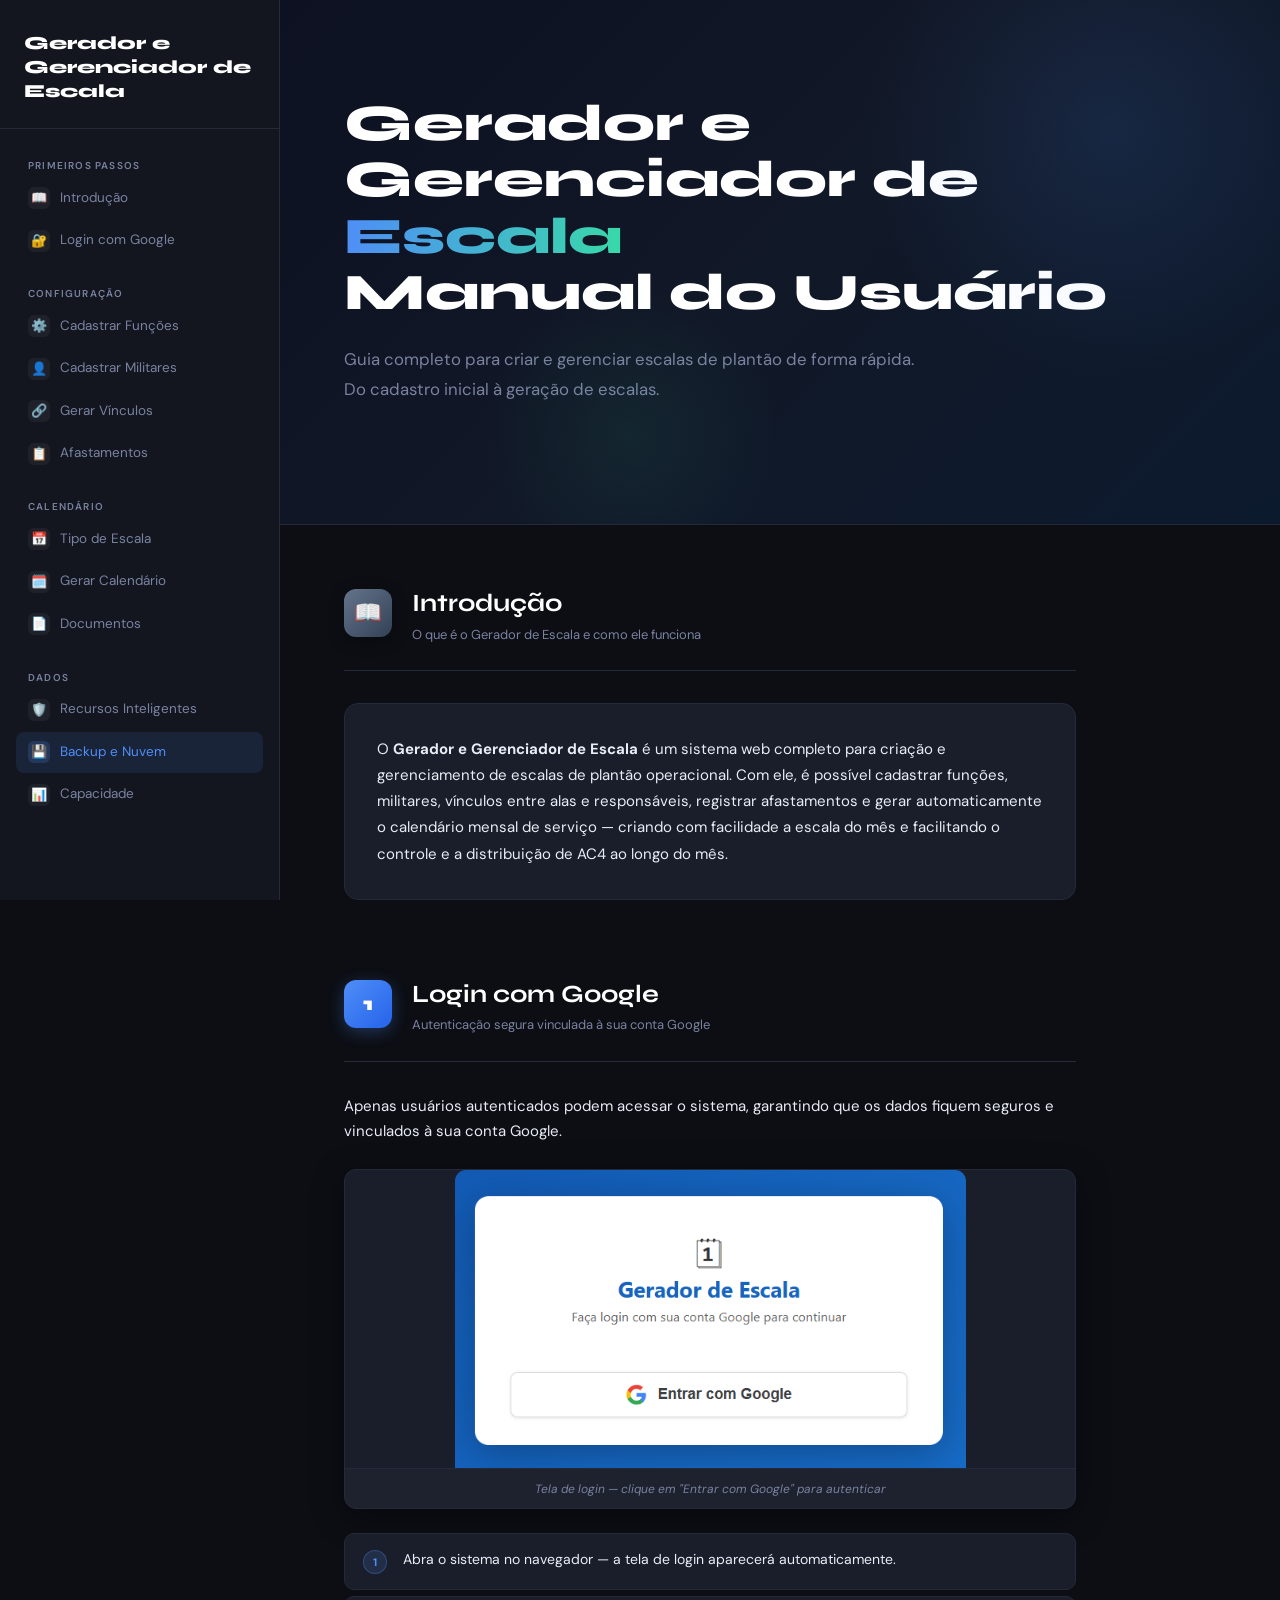
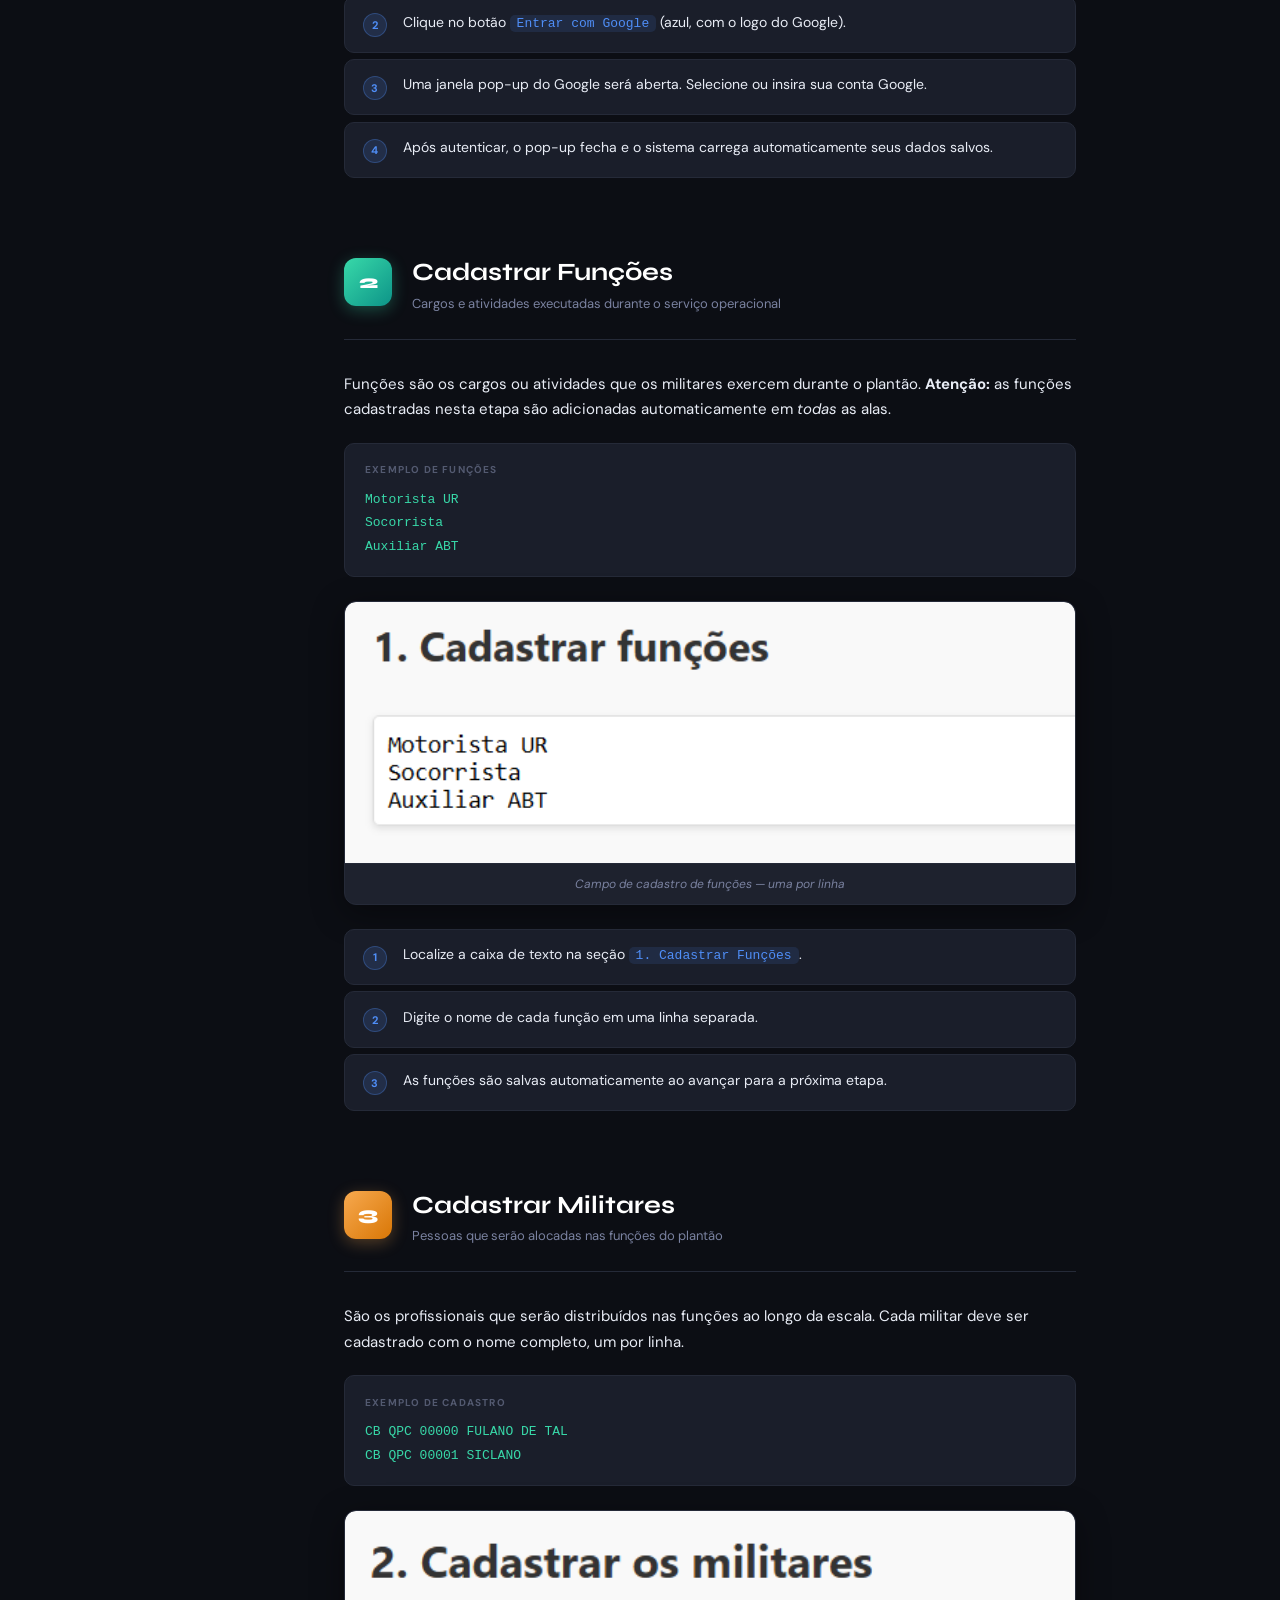
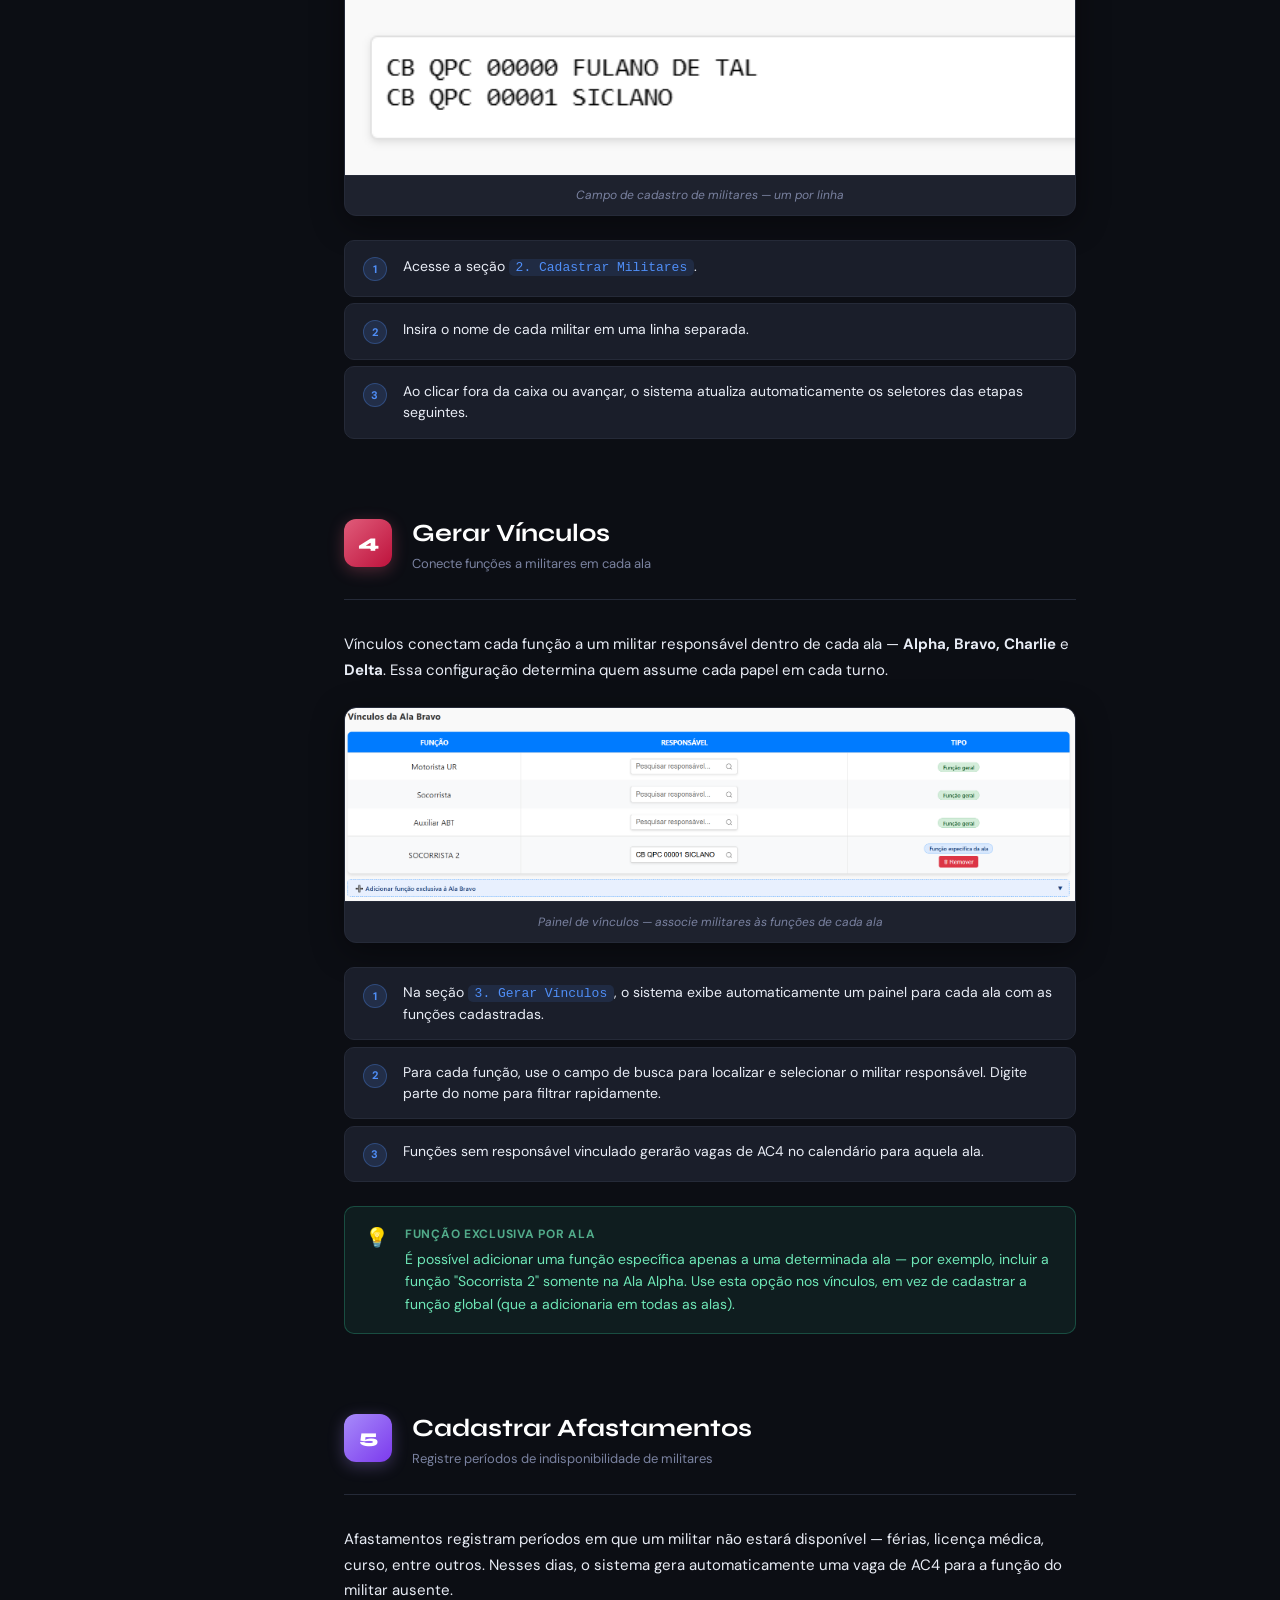
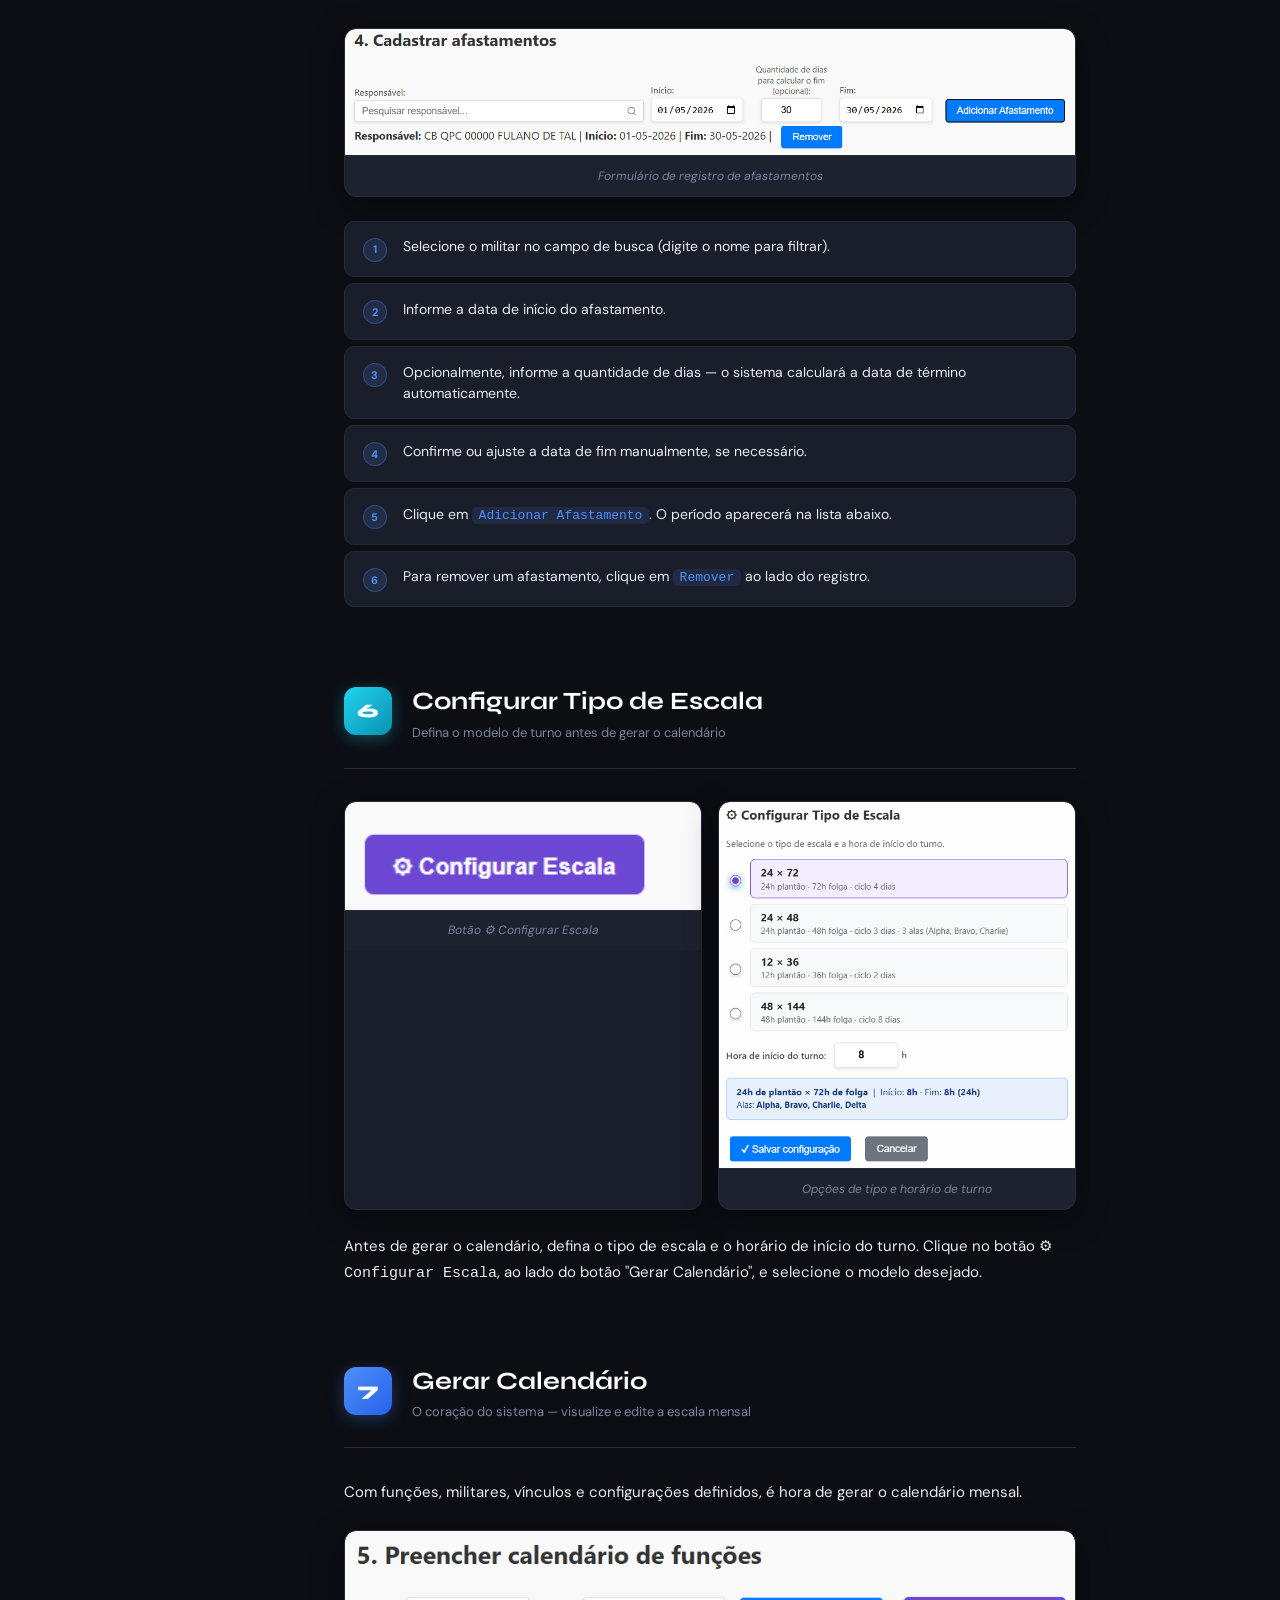
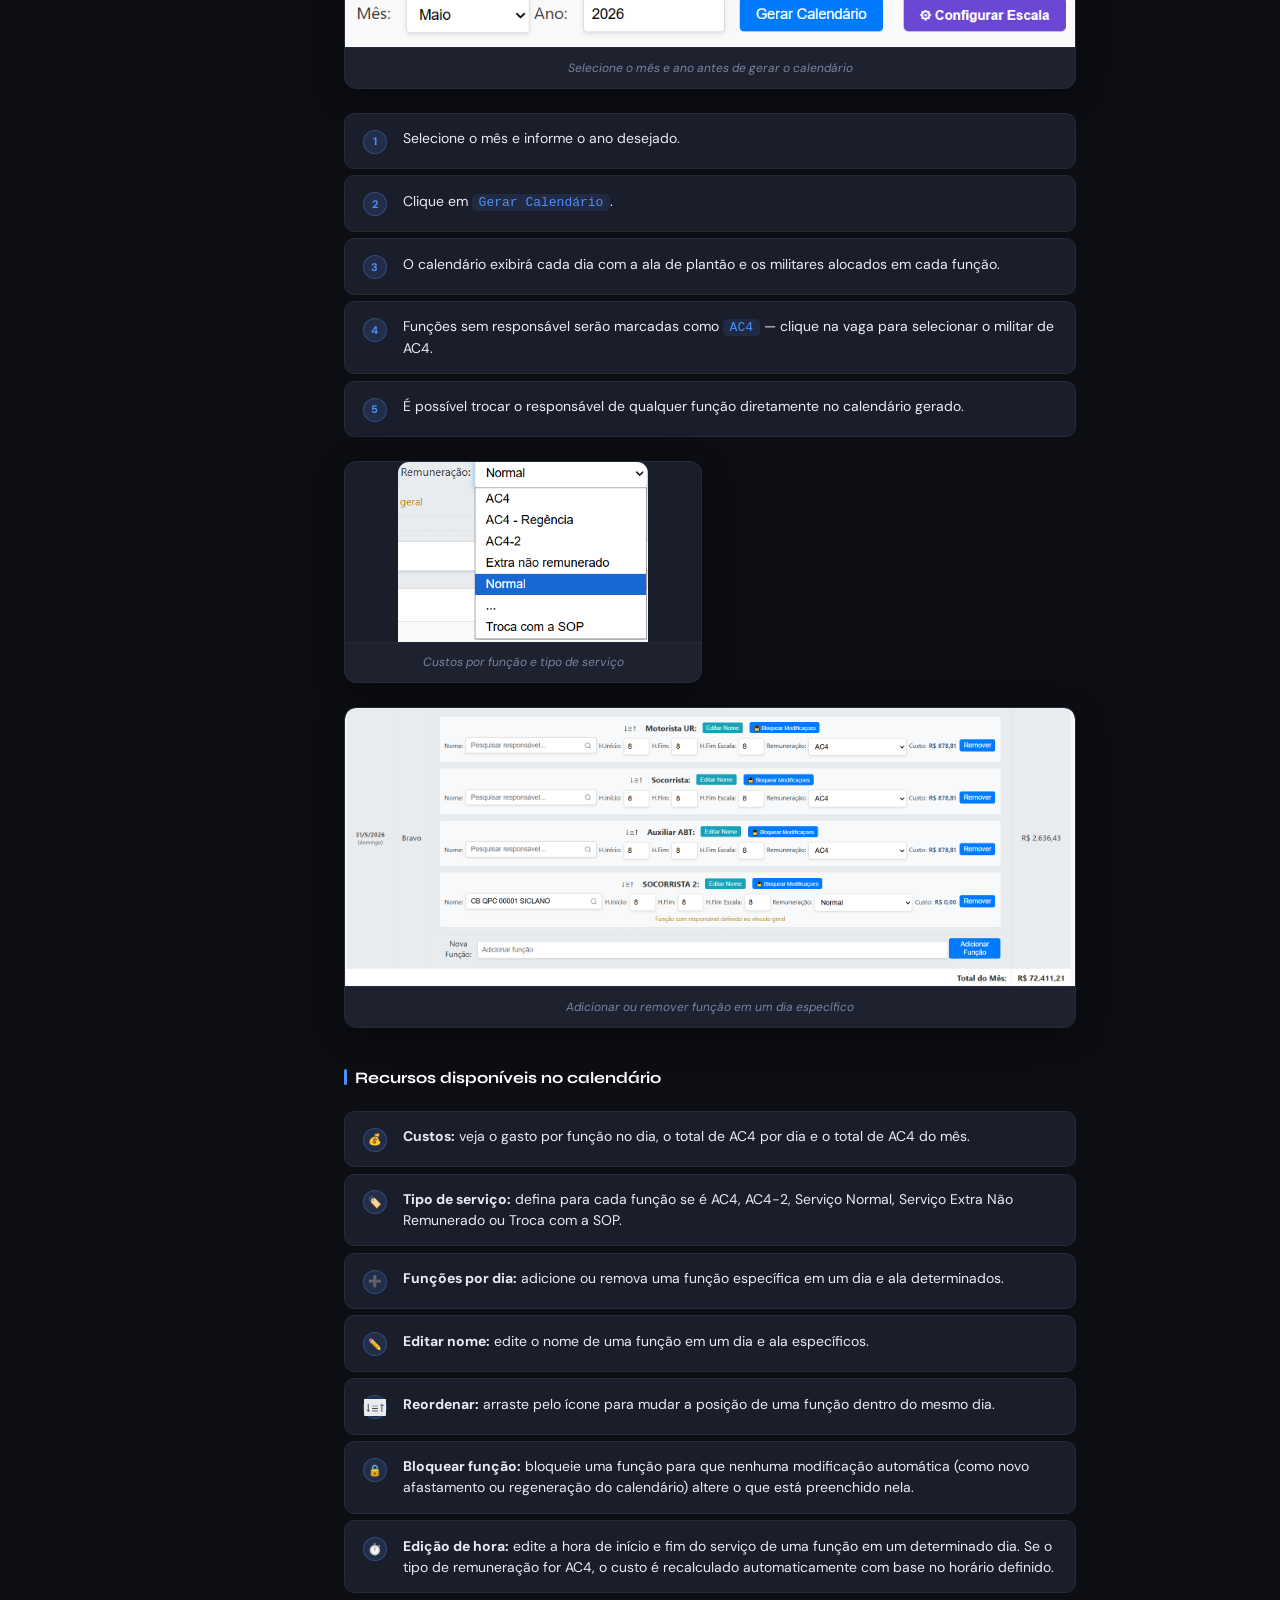
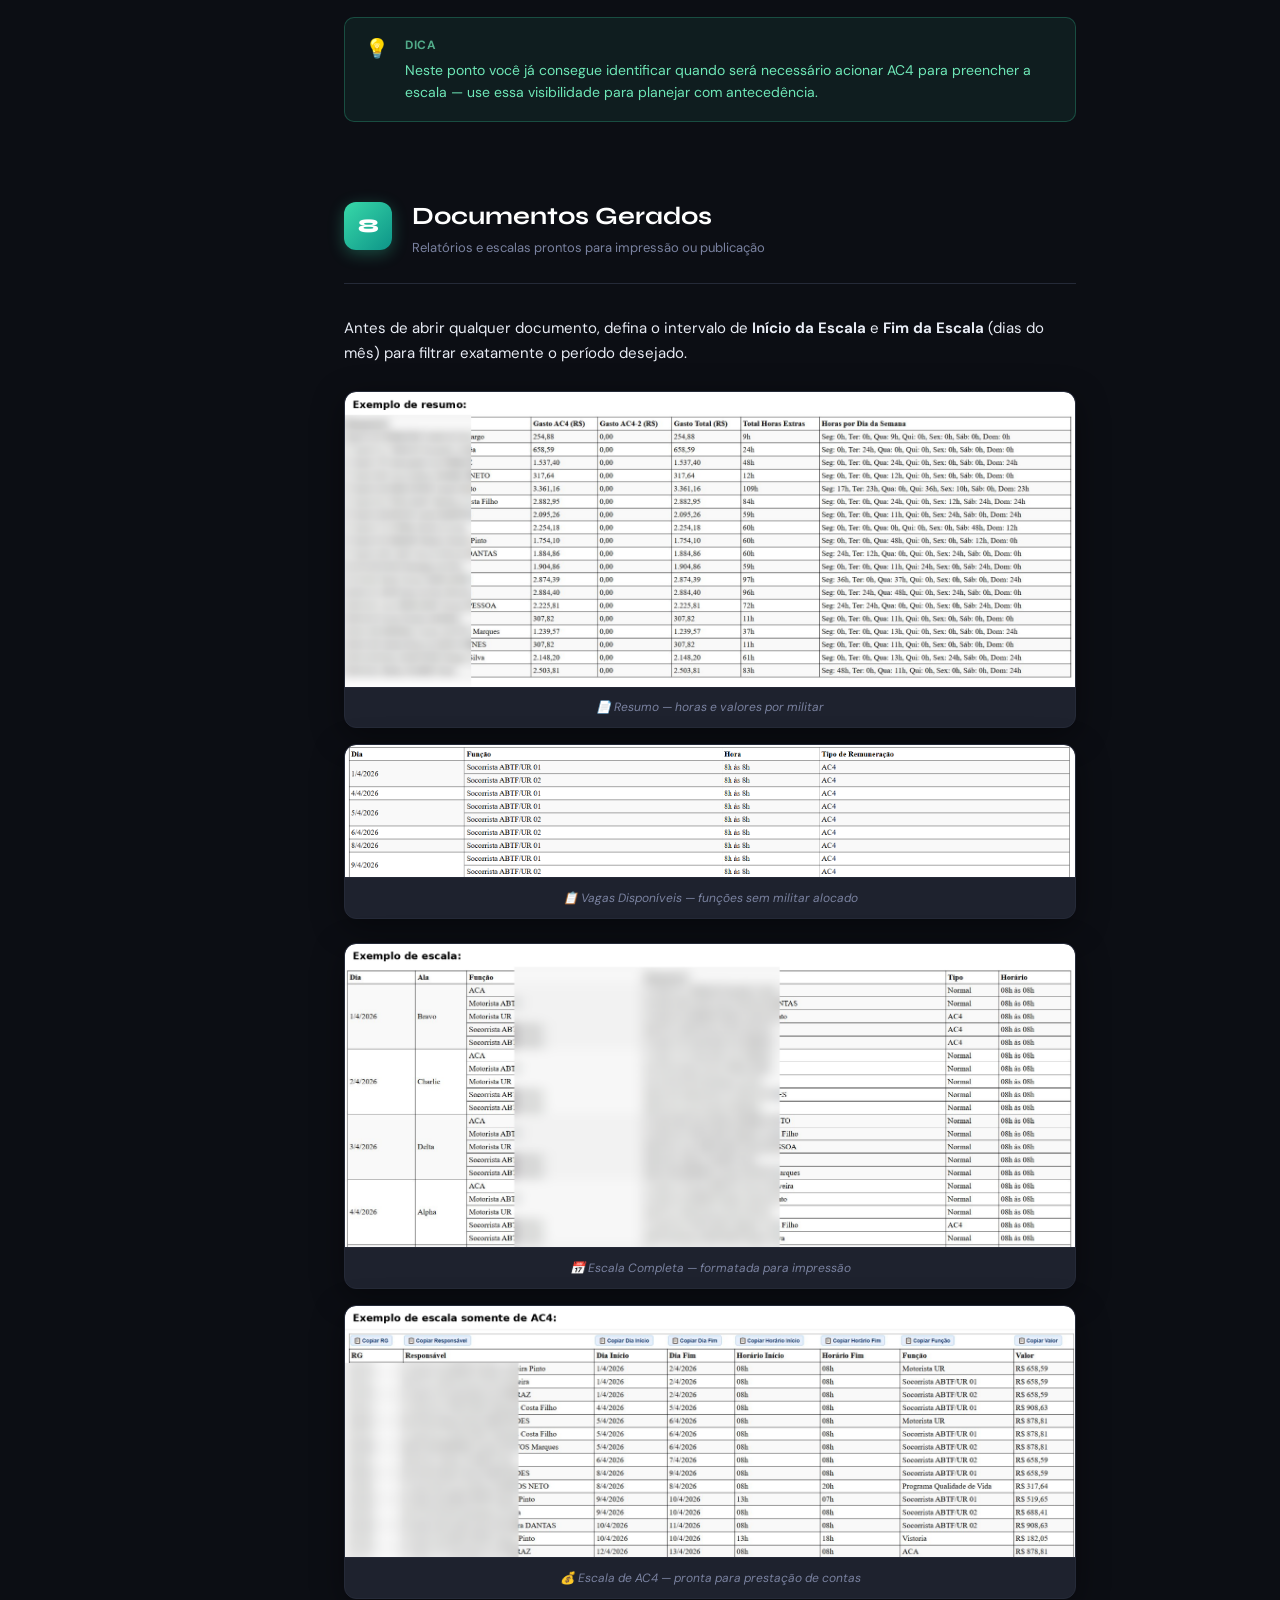
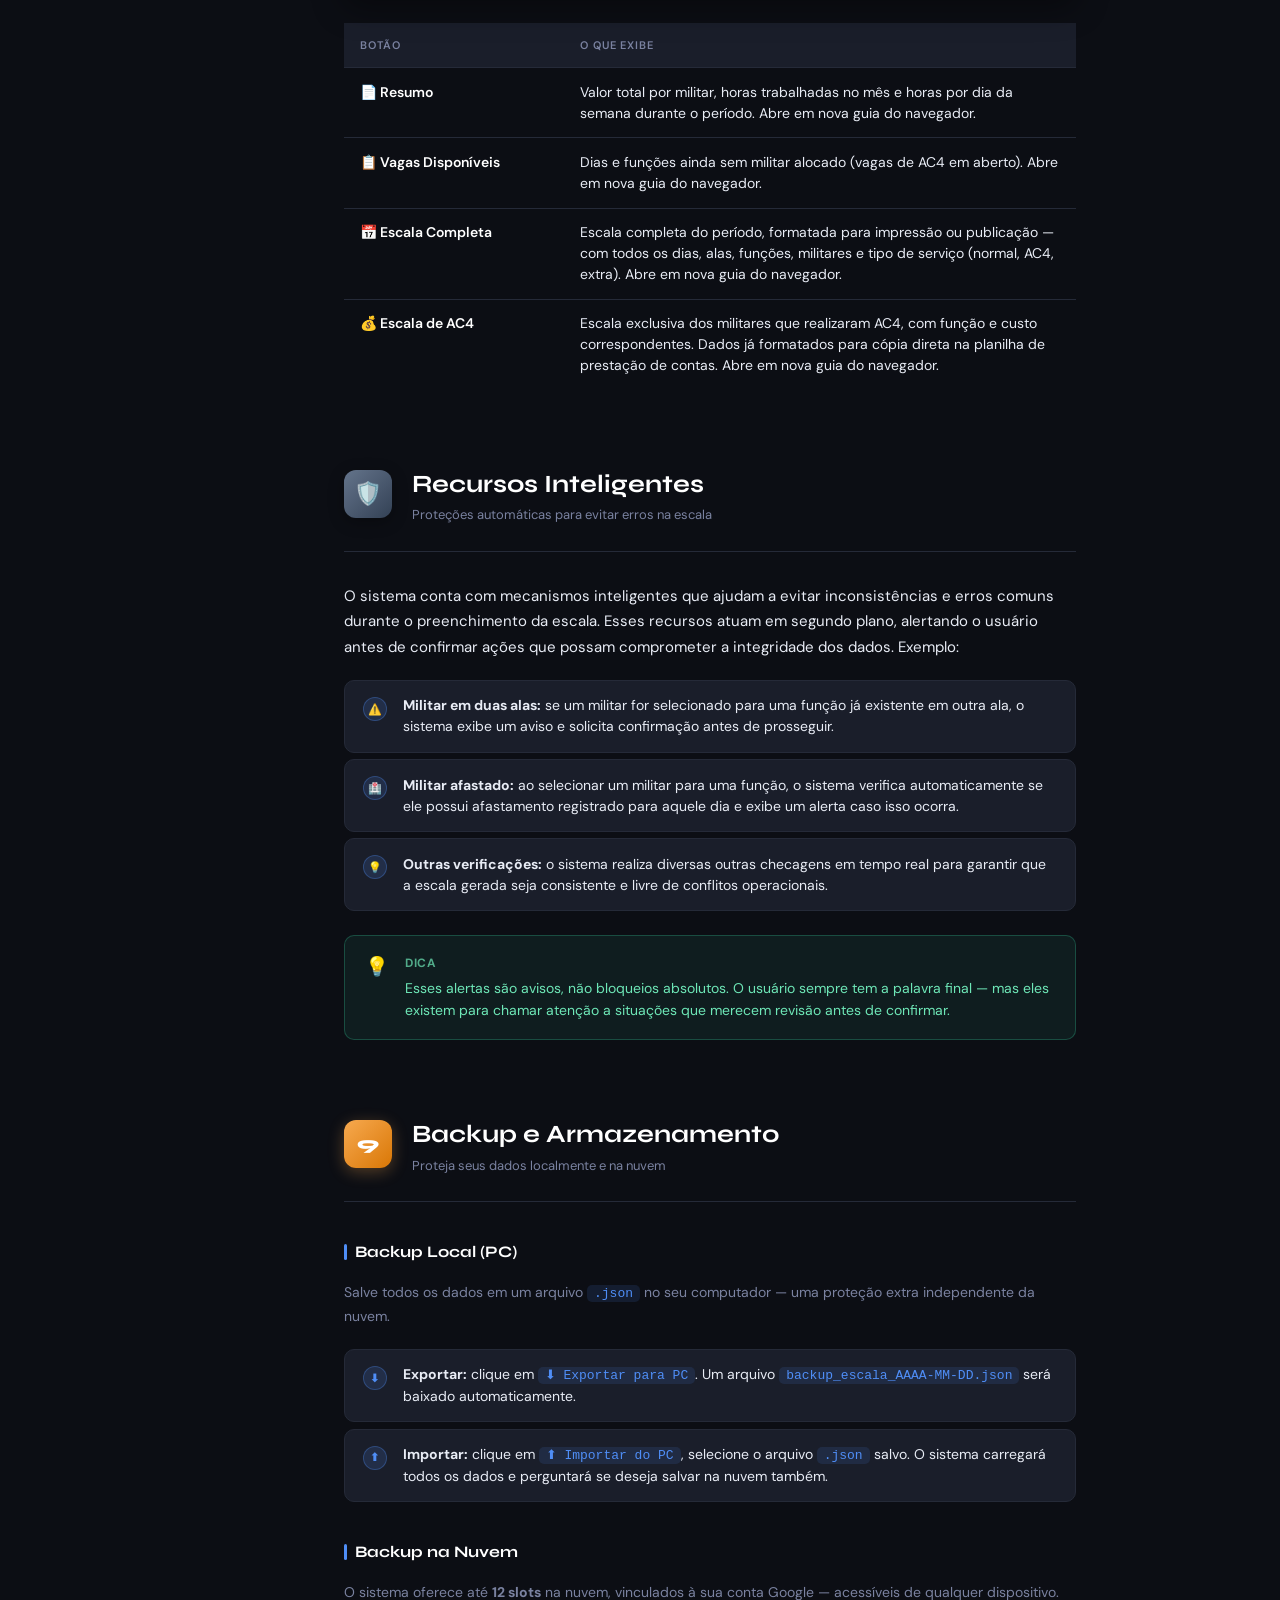
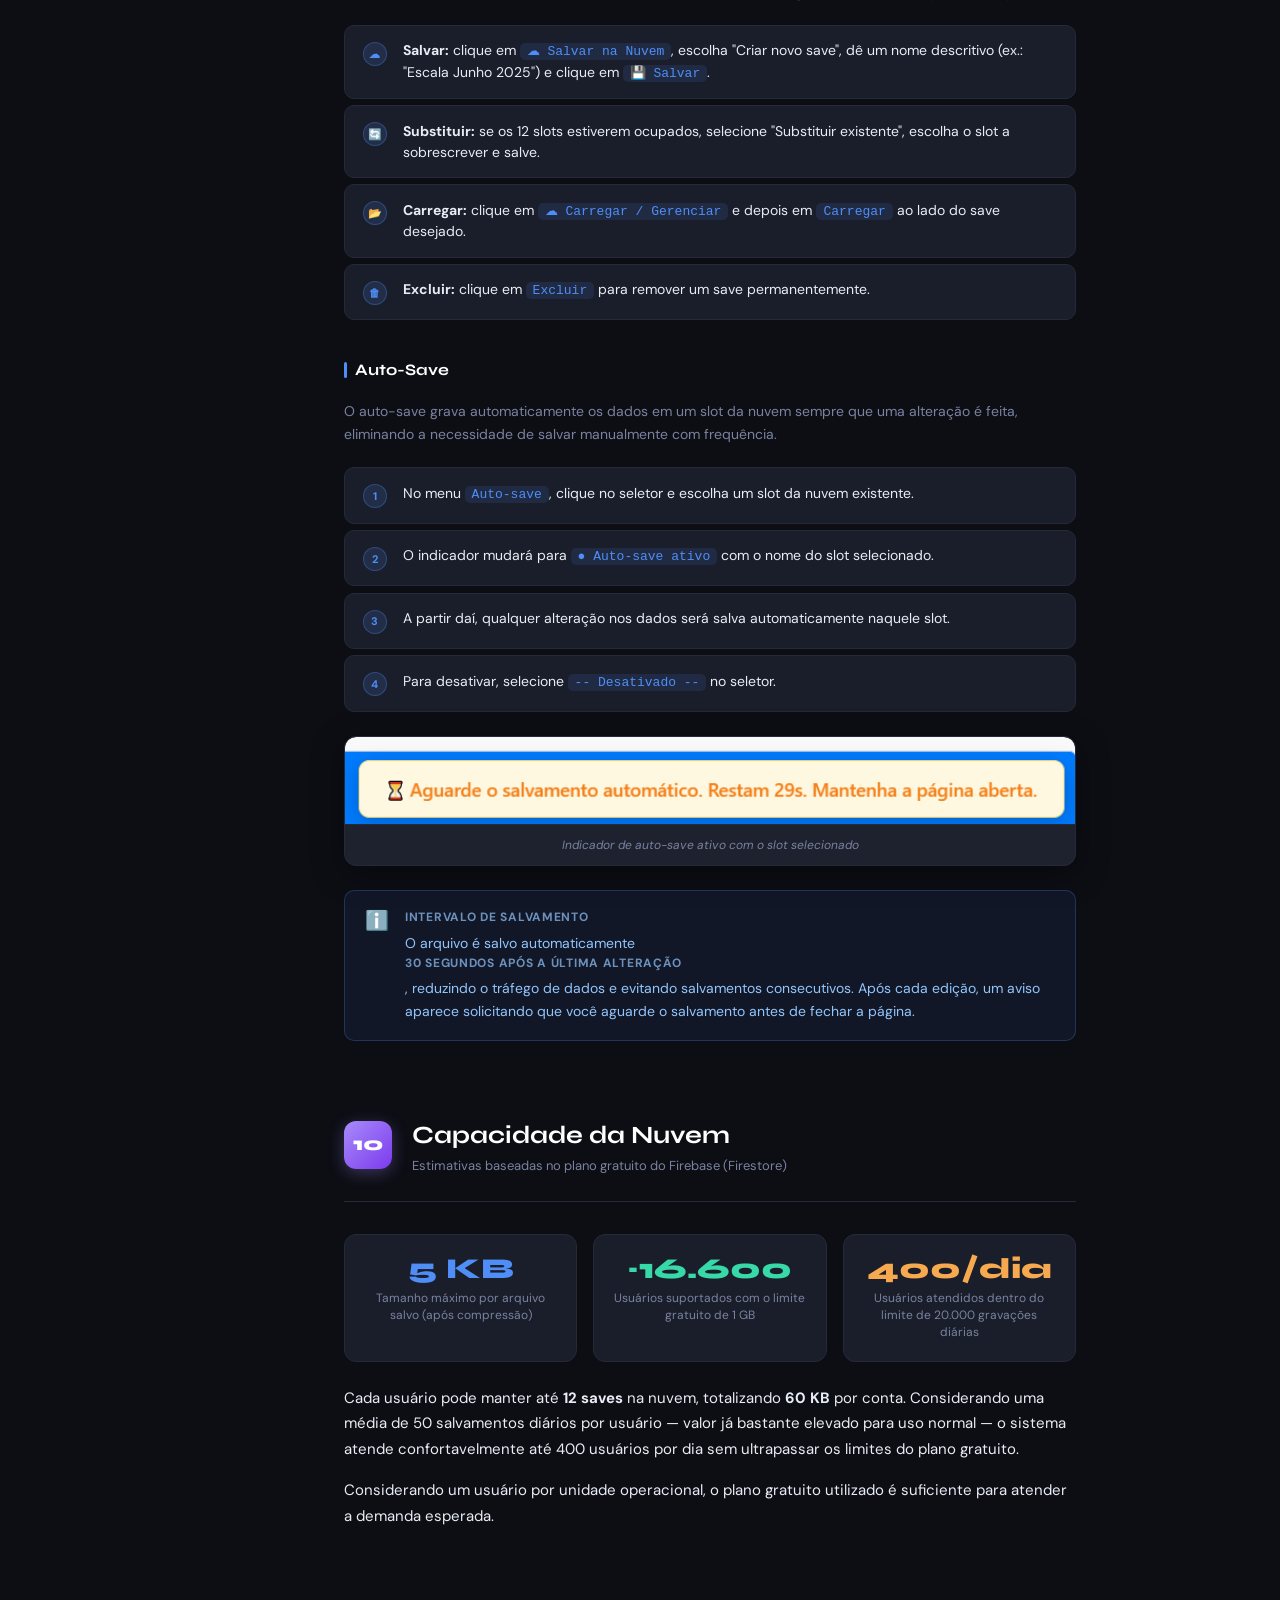
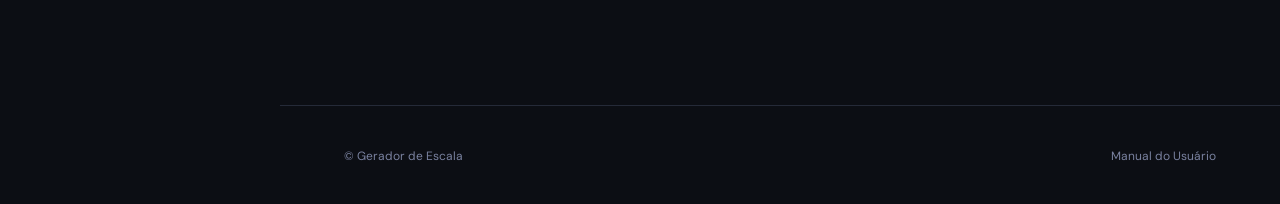
==== manual.html @ 05ab5945 "Add files via upload" ====
<!DOCTYPE html>
<html lang="pt-BR">
<head>
<meta charset="UTF-8">
<meta name="viewport" content="width=device-width, initial-scale=1.0">
<title>Gerador e Gerenciador de Escala — Manual do Usuário</title>
<link href="https://fonts.googleapis.com/css2?family=Syne:wght@400;600;700;800&family=DM+Sans:ital,wght@0,300;0,400;0,500;1,300&display=swap" rel="stylesheet">
<style>
  :root {
    --bg: #0c0e14;
    --surface: #13161f;
    --card: #1a1e2a;
    --border: #252a38;
    --accent: #4f8ef7;
    --accent2: #38d9a9;
    --accent3: #f7a94f;
    --accent4: #e05c7a;
    --text: #e8ecf5;
    --muted: #7a82a0;
    --white: #ffffff;
    --sidebar-w: 280px;
  }

  * { margin: 0; padding: 0; box-sizing: border-box; }

  html { scroll-behavior: smooth; }

  body {
    background: var(--bg);
    color: var(--text);
    font-family: 'DM Sans', sans-serif;
    font-size: 15px;
    line-height: 1.7;
    display: flex;
    min-height: 100vh;
  }

  /* ── SIDEBAR ── */
  .sidebar {
    width: var(--sidebar-w);
    background: var(--surface);
    border-right: 1px solid var(--border);
    position: fixed;
    top: 0; left: 0; bottom: 0;
    overflow-y: auto;
    z-index: 100;
    display: flex;
    flex-direction: column;
    padding-bottom: 2rem;
  }

  .sidebar-logo {
    padding: 2rem 1.5rem 1.5rem;
    border-bottom: 1px solid var(--border);
  }

  .sidebar-logo .badge {
    display: inline-block;
    background: var(--accent);
    color: var(--white);
    font-family: 'Syne', sans-serif;
    font-size: 10px;
    font-weight: 700;
    letter-spacing: .12em;
    text-transform: uppercase;
    padding: 3px 10px;
    border-radius: 20px;
    margin-bottom: .75rem;
  }

  .sidebar-logo h2 {
    font-family: 'Syne', sans-serif;
    font-size: 1.15rem;
    font-weight: 800;
    color: var(--white);
    line-height: 1.3;
  }

  .sidebar-logo p {
    font-size: 12px;
    color: var(--muted);
    margin-top: 4px;
  }

  .sidebar-nav { padding: 1.25rem 1rem; }

  .nav-label {
    font-size: 10px;
    font-weight: 600;
    letter-spacing: .12em;
    text-transform: uppercase;
    color: var(--muted);
    padding: .5rem .75rem .25rem;
  }

  .nav-link {
    display: flex;
    align-items: center;
    gap: .65rem;
    padding: .55rem .75rem;
    border-radius: 8px;
    text-decoration: none;
    color: var(--muted);
    font-size: 13.5px;
    font-weight: 400;
    transition: all .2s;
    margin-bottom: 2px;
  }

  .nav-link:hover, .nav-link.active {
    background: rgba(79,142,247,.12);
    color: var(--accent);
  }

  .nav-link .icon {
    width: 22px;
    height: 22px;
    display: flex;
    align-items: center;
    justify-content: center;
    font-size: 13px;
    flex-shrink: 0;
    background: rgba(255,255,255,.05);
    border-radius: 6px;
  }

  .nav-link.active .icon { background: rgba(79,142,247,.2); }

  /* ── MAIN ── */
  .main {
    margin-left: var(--sidebar-w);
    flex: 1;
    padding: 0;
  }

  /* ── HERO ── */
  .hero {
    background: linear-gradient(135deg, #0d1121 0%, #111827 50%, #0c1a2e 100%);
    padding: 6rem 4rem 5rem;
    position: relative;
    overflow: hidden;
    border-bottom: 1px solid var(--border);
  }

  .hero::before {
    content: '';
    position: absolute;
    top: -120px; right: -80px;
    width: 500px; height: 500px;
    background: radial-gradient(circle, rgba(79,142,247,.12) 0%, transparent 70%);
    pointer-events: none;
  }

  .hero::after {
    content: '';
    position: absolute;
    bottom: -60px; left: 200px;
    width: 300px; height: 300px;
    background: radial-gradient(circle, rgba(56,217,169,.07) 0%, transparent 70%);
    pointer-events: none;
  }

  .hero-eyebrow {
    font-size: 11px;
    font-weight: 600;
    letter-spacing: .15em;
    text-transform: uppercase;
    color: var(--accent);
    margin-bottom: 1.25rem;
    display: flex;
    align-items: center;
    gap: .5rem;
  }

  .hero-eyebrow::before {
    content: '';
    display: inline-block;
    width: 28px; height: 1px;
    background: var(--accent);
  }

  .hero h1 {
    font-family: 'Syne', sans-serif;
    font-size: clamp(2.2rem, 4vw, 3.5rem);
    font-weight: 800;
    color: var(--white);
    line-height: 1.1;
    margin-bottom: 1.5rem;
  }

  .hero h1 span {
    background: linear-gradient(90deg, var(--accent), var(--accent2));
    -webkit-background-clip: text;
    -webkit-text-fill-color: transparent;
    background-clip: text;
  }

  .hero-desc {
    font-size: 1.05rem;
    color: var(--muted);
    max-width: 580px;
    line-height: 1.75;
    margin-bottom: 2.5rem;
  }

  .hero-meta {
    display: flex;
    gap: 2rem;
    font-size: 13px;
    color: var(--muted);
  }

  .hero-meta span {
    display: flex;
    align-items: center;
    gap: .4rem;
  }

  .hero-meta strong { color: var(--text); }

  /* ── CONTENT ── */
  .content { max-width: 860px; padding: 4rem 4rem 6rem; }

  /* ── SECTION ── */
  .section { margin-bottom: 5rem; }

  .section-header {
    display: flex;
    align-items: flex-start;
    gap: 1.25rem;
    margin-bottom: 2rem;
    padding-bottom: 1.5rem;
    border-bottom: 1px solid var(--border);
  }

  .section-num {
    width: 48px; height: 48px;
    background: linear-gradient(135deg, var(--accent), #2563eb);
    border-radius: 12px;
    display: flex;
    align-items: center;
    justify-content: center;
    font-family: 'Syne', sans-serif;
    font-size: 1.2rem;
    font-weight: 800;
    color: var(--white);
    flex-shrink: 0;
    box-shadow: 0 4px 16px rgba(79,142,247,.3);
  }

  .section-num.green { background: linear-gradient(135deg, var(--accent2), #0d9488); box-shadow: 0 4px 16px rgba(56,217,169,.3); }
  .section-num.orange { background: linear-gradient(135deg, var(--accent3), #d97706); box-shadow: 0 4px 16px rgba(247,169,79,.3); }
  .section-num.red { background: linear-gradient(135deg, var(--accent4), #be123c); box-shadow: 0 4px 16px rgba(224,92,122,.3); }
  .section-num.purple { background: linear-gradient(135deg, #a78bfa, #7c3aed); box-shadow: 0 4px 16px rgba(167,139,250,.3); }
  .section-num.cyan { background: linear-gradient(135deg, #22d3ee, #0891b2); box-shadow: 0 4px 16px rgba(34,211,238,.3); }
  .section-num.icon-only {
    font-size: 1.4rem;
    background: linear-gradient(135deg, #64748b, #334155);
    box-shadow: 0 4px 16px rgba(0,0,0,.3);
  }

  .section-title-wrap h2 {
    font-family: 'Syne', sans-serif;
    font-size: 1.55rem;
    font-weight: 700;
    color: var(--white);
    line-height: 1.2;
    margin-bottom: .3rem;
  }

  .section-title-wrap p {
    font-size: 13px;
    color: var(--muted);
  }

  .prose p { color: var(--text); margin-bottom: 1rem; }
  .prose p:last-child { margin-bottom: 0; }

  /* ── STEPS ── */
  .steps { list-style: none; margin-top: 1.25rem; }

  .steps li {
    display: flex;
    gap: 1rem;
    padding: .9rem 1.1rem;
    border-radius: 10px;
    margin-bottom: .4rem;
    background: var(--card);
    border: 1px solid var(--border);
    transition: border-color .2s;
  }

  .steps li:hover { border-color: rgba(79,142,247,.3); }

  .step-num {
    width: 24px; height: 24px;
    background: rgba(79,142,247,.15);
    border: 1px solid rgba(79,142,247,.3);
    border-radius: 50%;
    display: flex;
    align-items: center;
    justify-content: center;
    font-size: 11px;
    font-weight: 700;
    color: var(--accent);
    flex-shrink: 0;
    margin-top: .1rem;
  }

  .step-text { font-size: 14px; color: var(--text); line-height: 1.5; }
  .step-text code {
    background: rgba(79,142,247,.12);
    color: var(--accent);
    padding: 1px 7px;
    border-radius: 5px;
    font-size: 13px;
    font-family: 'Courier New', monospace;
  }

  /* ── CALLOUTS ── */
  .callout {
    display: flex;
    gap: 1rem;
    padding: 1.1rem 1.25rem;
    border-radius: 10px;
    margin: 1.5rem 0;
    border: 1px solid;
  }

  .callout.info { background: rgba(79,142,247,.08); border-color: rgba(79,142,247,.25); }
  .callout.tip { background: rgba(56,217,169,.08); border-color: rgba(56,217,169,.25); }
  .callout.warn { background: rgba(247,169,79,.08); border-color: rgba(247,169,79,.25); }

  .callout-icon { font-size: 1.2rem; flex-shrink: 0; line-height: 1.4; }
  .callout-body { font-size: 14px; line-height: 1.6; }
  .callout.info .callout-body { color: #93c5fd; }
  .callout.tip .callout-body { color: #6ee7b7; }
  .callout.warn .callout-body { color: #fcd34d; }
  .callout strong { display: block; margin-bottom: .25rem; font-size: 12px; letter-spacing: .06em; text-transform: uppercase; opacity: .7; }

  /* ── EXAMPLE BLOCK ── */
  .example {
    background: var(--card);
    border: 1px solid var(--border);
    border-radius: 10px;
    padding: 1.1rem 1.25rem;
    margin: 1.25rem 0;
    font-size: 13.5px;
    color: var(--muted);
  }

  .example-label {
    font-size: 10px;
    font-weight: 700;
    letter-spacing: .12em;
    text-transform: uppercase;
    color: var(--muted);
    margin-bottom: .6rem;
    opacity: .6;
  }

  .example code {
    display: block;
    color: var(--accent2);
    font-family: 'Courier New', monospace;
    font-size: 13px;
    line-height: 1.8;
  }

  /* ── TABLE ── */
  .doc-table {
    width: 100%;
    border-collapse: collapse;
    margin: 1.5rem 0;
    font-size: 14px;
  }

  .doc-table th {
    background: var(--card);
    color: var(--muted);
    font-size: 11px;
    font-weight: 600;
    letter-spacing: .08em;
    text-transform: uppercase;
    padding: .8rem 1rem;
    text-align: left;
    border-bottom: 1px solid var(--border);
  }

  .doc-table td {
    padding: .85rem 1rem;
    border-bottom: 1px solid var(--border);
    color: var(--text);
    vertical-align: top;
    line-height: 1.5;
  }

  .doc-table tr:last-child td { border-bottom: none; }
  .doc-table tr:hover td { background: rgba(255,255,255,.02); }

  .doc-table .btn-label {
    display: flex;
    align-items: center;
    gap: .5rem;
    font-weight: 600;
    color: var(--white);
    white-space: nowrap;
  }

  .doc-table td:first-child { width: 220px; }

  /* ── CLOUD SLOTS ── */
  .stats-grid {
    display: grid;
    grid-template-columns: repeat(3, 1fr);
    gap: 1rem;
    margin: 1.5rem 0;
  }

  .stat-card {
    background: var(--card);
    border: 1px solid var(--border);
    border-radius: 12px;
    padding: 1.25rem;
    text-align: center;
  }

  .stat-val {
    font-family: 'Syne', sans-serif;
    font-size: 1.8rem;
    font-weight: 800;
    color: var(--accent);
    line-height: 1;
    margin-bottom: .4rem;
  }

  .stat-label { font-size: 12px; color: var(--muted); line-height: 1.4; }

  /* ── SUBSECTION ── */
  .subsection { margin-top: 2.25rem; }

  .subsection h3 {
    font-family: 'Syne', sans-serif;
    font-size: 1rem;
    font-weight: 700;
    color: var(--white);
    margin-bottom: 1rem;
    display: flex;
    align-items: center;
    gap: .5rem;
  }

  .subsection h3::before {
    content: '';
    display: inline-block;
    width: 3px; height: 16px;
    background: var(--accent);
    border-radius: 2px;
  }

  /* ── INTRO SECTION ── */
  .intro-card {
    background: var(--card);
    border: 1px solid var(--border);
    border-radius: 14px;
    padding: 2rem;
    margin-bottom: 2rem;
  }

  .intro-card p { color: var(--text); line-height: 1.75; }

  /* ── FOOTER ── */
  .page-footer {
    border-top: 1px solid var(--border);
    padding: 2.5rem 4rem;
    display: flex;
    align-items: center;
    justify-content: space-between;
  }

  .page-footer p { font-size: 12px; color: var(--muted); }
  .footer-badge {
    display: flex;
    align-items: center;
    gap: .6rem;
    font-size: 12px;
    color: var(--muted);
  }

  .version-tag {
    background: rgba(79,142,247,.12);
    color: var(--accent);
    border: 1px solid rgba(79,142,247,.25);
    border-radius: 20px;
    padding: 2px 10px;
    font-size: 11px;
    font-weight: 600;
  }

  /* ── SCROLLBAR ── */
  ::-webkit-scrollbar { width: 6px; }
  ::-webkit-scrollbar-track { background: var(--bg); }
  ::-webkit-scrollbar-thumb { background: var(--border); border-radius: 3px; }
  ::-webkit-scrollbar-thumb:hover { background: var(--muted); }

  /* ── MOBILE ── */
  @media (max-width: 900px) {
    .sidebar { display: none; }
    .main { margin-left: 0; }
    .hero { padding: 3rem 1.5rem; }
    .content { padding: 2.5rem 1.5rem 4rem; }
    .stats-grid { grid-template-columns: 1fr 1fr; }
    .page-footer { flex-direction: column; gap: 1rem; padding: 2rem 1.5rem; }
  }

  /* ── SCREENSHOTS ── */
  .screenshot {
    margin: 1.5rem 0;
    border-radius: 12px;
    overflow: hidden;
    border: 1px solid var(--border);
    background: var(--card);
    box-shadow: 0 8px 32px rgba(0,0,0,.4);
  }

  .screenshot img {
    display: block;
    width: 100%;
    height: auto;
    border-radius: 11px 11px 0 0;
  }

  figcaption {
    padding: .6rem 1rem;
    font-size: 12px;
    color: var(--muted);
    border-top: 1px solid var(--border);
    background: rgba(255,255,255,.02);
    text-align: center;
    font-style: italic;
  }

  .screenshots-row {
    display: grid;
    grid-template-columns: 1fr 1fr;
    gap: 1rem;
    margin: 1.5rem 0;
  }

  .screenshots-row .screenshot { margin: 0; }


  .screenshot-full {
    margin: 1.5rem 0;
    border-radius: 12px;
    overflow: hidden;
    border: 1px solid var(--border);
    background: var(--card);
    box-shadow: 0 8px 32px rgba(0,0,0,.4);
  }
  .screenshot-full img {
    display: block;
    width: 100%;
    height: auto;
    border-radius: 11px 11px 0 0;
  }


  .screenshot-small img {
    max-width: 70%;
    margin: 0 auto;
  }

</style>
</head>
<body>

<!-- ── SIDEBAR ── -->
<nav class="sidebar">
  <div class="sidebar-logo">
    <h2>Gerador e Gerenciador de Escala</h2>
  </div>
  <div class="sidebar-nav">
    <div class="nav-label">Primeiros Passos</div>
    <a href="#intro" class="nav-link active"><span class="icon">📖</span> Introdução</a>
    <a href="#login" class="nav-link"><span class="icon">🔐</span> Login com Google</a>

    <div class="nav-label" style="margin-top:1rem">Configuração</div>
    <a href="#funcoes" class="nav-link"><span class="icon">⚙️</span> Cadastrar Funções</a>
    <a href="#militares" class="nav-link"><span class="icon">👤</span> Cadastrar Militares</a>
    <a href="#vinculos" class="nav-link"><span class="icon">🔗</span> Gerar Vínculos</a>
    <a href="#afastamentos" class="nav-link"><span class="icon">📋</span> Afastamentos</a>

    <div class="nav-label" style="margin-top:1rem">Calendário</div>
    <a href="#escala" class="nav-link"><span class="icon">📅</span> Tipo de Escala</a>
    <a href="#calendario" class="nav-link"><span class="icon">🗓️</span> Gerar Calendário</a>
    <a href="#documentos" class="nav-link"><span class="icon">📄</span> Documentos</a>

    <div class="nav-label" style="margin-top:1rem">Dados</div>
    <a href="#smart" class="nav-link"><span class="icon">🛡️</span> Recursos Inteligentes</a>
    <a href="#backup" class="nav-link"><span class="icon">💾</span> Backup e Nuvem</a>
    <a href="#capacidade" class="nav-link"><span class="icon">📊</span> Capacidade</a>
  </div>
</nav>

<!-- ── MAIN ── -->
<div class="main">

  <!-- HERO -->
  <div class="hero">
    <h1>Gerador e Gerenciador de <span>Escala</span><br>Manual do Usuário</h1>
    <p class="hero-desc">Guia completo para criar e gerenciar escalas de plantão de forma rápida. Do cadastro inicial à geração de escalas.</p>
    <div class="hero-meta">
    </div>
  </div>

  <!-- CONTENT -->
  <div class="content">

    <!-- ── INTRODUÇÃO ── -->
    <section id="intro" class="section">
      <div class="section-header">
        <div class="section-num icon-only">📖</div>
        <div class="section-title-wrap">
          <h2>Introdução</h2>
          <p>O que é o Gerador de Escala e como ele funciona</p>
        </div>
      </div>
      <div class="intro-card">
        <p>O <strong>Gerador e Gerenciador de Escala</strong> é um sistema web completo para criação e gerenciamento de escalas de plantão operacional. Com ele, é possível cadastrar funções, militares, vínculos entre alas e responsáveis, registrar afastamentos e gerar automaticamente o calendário mensal de serviço — criando com facilidade a escala do mês e facilitando o controle e a distribuição de AC4 ao longo do mês.</p>
      </div>
    </section>

    <!-- ── 1. LOGIN ── -->
    <section id="login" class="section">
      <div class="section-header">
        <div class="section-num">1</div>
        <div class="section-title-wrap">
          <h2>Login com Google</h2>
          <p>Autenticação segura vinculada à sua conta Google</p>
        </div>
      </div>
      <div class="prose">
        <p>Apenas usuários autenticados podem acessar o sistema, garantindo que os dados fiquem seguros e vinculados à sua conta Google.</p>
      </div>
      <figure class="screenshot screenshot-small"><img src="[data-uri]" alt="Tela de Login com Google" loading="lazy"><figcaption>Tela de login — clique em "Entrar com Google" para autenticar</figcaption></figure>
      <ol class="steps">
        <li><span class="step-num">1</span><span class="step-text">Abra o sistema no navegador — a tela de login aparecerá automaticamente.</span></li>
        <li><span class="step-num">2</span><span class="step-text">Clique no botão <code>Entrar com Google</code> (azul, com o logo do Google).</span></li>
        <li><span class="step-num">3</span><span class="step-text">Uma janela pop-up do Google será aberta. Selecione ou insira sua conta Google.</span></li>
        <li><span class="step-num">4</span><span class="step-text">Após autenticar, o pop-up fecha e o sistema carrega automaticamente seus dados salvos.</span></li>
      </ol>
    </section>

    <!-- ── 2. FUNÇÕES ── -->
    <section id="funcoes" class="section">
      <div class="section-header">
        <div class="section-num green">2</div>
        <div class="section-title-wrap">
          <h2>Cadastrar Funções</h2>
          <p>Cargos e atividades executadas durante o serviço operacional</p>
        </div>
      </div>
      <div class="prose">
        <p>Funções são os cargos ou atividades que os militares exercem durante o plantão. <strong>Atenção:</strong> as funções cadastradas nesta etapa são adicionadas automaticamente em <em>todas</em> as alas.</p>
      </div>

      <div class="example">
        <div class="example-label">Exemplo de funções</div>
        <code>Motorista UR<br>Socorrista<br>Auxiliar ABT</code>
      </div>

      <figure class="screenshot"><img src="[data-uri]" alt="Cadastrar Funções" loading="lazy"><figcaption>Campo de cadastro de funções — uma por linha</figcaption></figure>
      <ol class="steps">
        <li><span class="step-num">1</span><span class="step-text">Localize a caixa de texto na seção <code>1. Cadastrar Funções</code>.</span></li>
        <li><span class="step-num">2</span><span class="step-text">Digite o nome de cada função em uma linha separada.</span></li>
        <li><span class="step-num">3</span><span class="step-text">As funções são salvas automaticamente ao avançar para a próxima etapa.</span></li>
      </ol>
    </section>

    <!-- ── 3. MILITARES ── -->
    <section id="militares" class="section">
      <div class="section-header">
        <div class="section-num orange">3</div>
        <div class="section-title-wrap">
          <h2>Cadastrar Militares</h2>
          <p>Pessoas que serão alocadas nas funções do plantão</p>
        </div>
      </div>
      <div class="prose">
        <p>São os profissionais que serão distribuídos nas funções ao longo da escala. Cada militar deve ser cadastrado com o nome completo, um por linha.</p>
      </div>

      <div class="example">
        <div class="example-label">Exemplo de cadastro</div>
        <code>CB QPC 00000 FULANO DE TAL<br>CB QPC 00001 SICLANO</code>
      </div>

      <figure class="screenshot"><img src="[data-uri]" alt="Cadastrar Militares" loading="lazy"><figcaption>Campo de cadastro de militares — um por linha</figcaption></figure>
      <ol class="steps">
        <li><span class="step-num">1</span><span class="step-text">Acesse a seção <code>2. Cadastrar Militares</code>.</span></li>
        <li><span class="step-num">2</span><span class="step-text">Insira o nome de cada militar em uma linha separada.</span></li>
        <li><span class="step-num">3</span><span class="step-text">Ao clicar fora da caixa ou avançar, o sistema atualiza automaticamente os seletores das etapas seguintes.</span></li>
      </ol>
    </section>

    <!-- ── 4. VÍNCULOS ── -->
    <section id="vinculos" class="section">
      <div class="section-header">
        <div class="section-num red">4</div>
        <div class="section-title-wrap">
          <h2>Gerar Vínculos</h2>
          <p>Conecte funções a militares em cada ala</p>
        </div>
      </div>
      <div class="prose">
        <p>Vínculos conectam cada função a um militar responsável dentro de cada ala — <strong>Alpha, Bravo, Charlie</strong> e <strong>Delta</strong>. Essa configuração determina quem assume cada papel em cada turno.</p>
      </div>

      <figure class="screenshot"><img src="[data-uri]" alt="Gerar Vínculos" loading="lazy"><figcaption>Painel de vínculos — associe militares às funções de cada ala</figcaption></figure>
      <ol class="steps">
        <li><span class="step-num">1</span><span class="step-text">Na seção <code>3. Gerar Vínculos</code>, o sistema exibe automaticamente um painel para cada ala com as funções cadastradas.</span></li>
        <li><span class="step-num">2</span><span class="step-text">Para cada função, use o campo de busca para localizar e selecionar o militar responsável. Digite parte do nome para filtrar rapidamente.</span></li>
        <li><span class="step-num">3</span><span class="step-text">Funções sem responsável vinculado gerarão vagas de AC4 no calendário para aquela ala.</span></li>
      </ol>

      <div class="callout tip">
        <div class="callout-icon">💡</div>
        <div class="callout-body">
          <strong>Função exclusiva por ala</strong>
          É possível adicionar uma função específica apenas a uma determinada ala — por exemplo, incluir a função "Socorrista 2" somente na Ala Alpha. Use esta opção nos vínculos, em vez de cadastrar a função global (que a adicionaria em todas as alas).
        </div>
      </div>
    </section>

    <!-- ── 5. AFASTAMENTOS ── -->
    <section id="afastamentos" class="section">
      <div class="section-header">
        <div class="section-num purple">5</div>
        <div class="section-title-wrap">
          <h2>Cadastrar Afastamentos</h2>
          <p>Registre períodos de indisponibilidade de militares</p>
        </div>
      </div>
      <div class="prose">
        <p>Afastamentos registram períodos em que um militar não estará disponível — férias, licença médica, curso, entre outros. Nesses dias, o sistema gera automaticamente uma vaga de AC4 para a função do militar ausente.</p>
      </div>

      <figure class="screenshot"><img src="[data-uri]" alt="Cadastrar Afastamentos" loading="lazy"><figcaption>Formulário de registro de afastamentos</figcaption></figure>
      <ol class="steps">
        <li><span class="step-num">1</span><span class="step-text">Selecione o militar no campo de busca (digite o nome para filtrar).</span></li>
        <li><span class="step-num">2</span><span class="step-text">Informe a data de início do afastamento.</span></li>
        <li><span class="step-num">3</span><span class="step-text">Opcionalmente, informe a quantidade de dias — o sistema calculará a data de término automaticamente.</span></li>
        <li><span class="step-num">4</span><span class="step-text">Confirme ou ajuste a data de fim manualmente, se necessário.</span></li>
        <li><span class="step-num">5</span><span class="step-text">Clique em <code>Adicionar Afastamento</code>. O período aparecerá na lista abaixo.</span></li>
        <li><span class="step-num">6</span><span class="step-text">Para remover um afastamento, clique em <code>Remover</code> ao lado do registro.</span></li>
      </ol>
    </section>

    <!-- ── 6. TIPO DE ESCALA ── -->
    <section id="escala" class="section">
      <div class="section-header">
        <div class="section-num cyan">6</div>
        <div class="section-title-wrap">
          <h2>Configurar Tipo de Escala</h2>
          <p>Defina o modelo de turno antes de gerar o calendário</p>
        </div>
      </div>
      <div class="screenshots-row">
  <figure class="screenshot"><img src="[data-uri]" alt="Botão Configurar Escala" loading="lazy"><figcaption>Botão ⚙ Configurar Escala</figcaption></figure>
  <figure class="screenshot"><img src="[data-uri]" alt="Configurações de tipo de escala" loading="lazy"><figcaption>Opções de tipo e horário de turno</figcaption></figure>
</div>
      <div class="prose">
        <p>Antes de gerar o calendário, defina o tipo de escala e o horário de início do turno. Clique no botão <code>⚙ Configurar Escala</code>, ao lado do botão "Gerar Calendário", e selecione o modelo desejado.</p>
      </div>
    </section>

    <!-- ── 7. GERAR CALENDÁRIO ── -->
    <section id="calendario" class="section">
      <div class="section-header">
        <div class="section-num">7</div>
        <div class="section-title-wrap">
          <h2>Gerar Calendário</h2>
          <p>O coração do sistema — visualize e edite a escala mensal</p>
        </div>
      </div>
      <div class="prose">
        <p>Com funções, militares, vínculos e configurações definidos, é hora de gerar o calendário mensal.</p>
      </div>

      <figure class="screenshot"><img src="[data-uri]" alt="Seleção de mês e ano" loading="lazy"><figcaption>Selecione o mês e ano antes de gerar o calendário</figcaption></figure>
      <ol class="steps">
        <li><span class="step-num">1</span><span class="step-text">Selecione o mês e informe o ano desejado.</span></li>
        <li><span class="step-num">2</span><span class="step-text">Clique em <code>Gerar Calendário</code>.</span></li>
        <li><span class="step-num">3</span><span class="step-text">O calendário exibirá cada dia com a ala de plantão e os militares alocados em cada função.</span></li>
        <li><span class="step-num">4</span><span class="step-text">Funções sem responsável serão marcadas como <code>AC4</code> — clique na vaga para selecionar o militar de AC4.</span></li>
        <li><span class="step-num">5</span><span class="step-text">É possível trocar o responsável de qualquer função diretamente no calendário gerado.</span></li>
      </ol>

      <div class="screenshots-row">
  <figure class="screenshot screenshot-small"><img src="[data-uri]" alt="Gastos e tipos de serviço" loading="lazy"><figcaption>Custos por função e tipo de serviço</figcaption></figure>
</div>
<figure class="screenshot screenshot-full"><img src="[data-uri]" alt="Adicionar ou remover função" loading="lazy"><figcaption>Adicionar ou remover função em um dia específico</figcaption></figure>
      <div class="subsection">
        <h3>Recursos disponíveis no calendário</h3>
        <ol class="steps">
          <li><span class="step-num">💰</span><span class="step-text"><strong>Custos:</strong> veja o gasto por função no dia, o total de AC4 por dia e o total de AC4 do mês.</span></li>
          <li><span class="step-num">🏷️</span><span class="step-text"><strong>Tipo de serviço:</strong> defina para cada função se é AC4, AC4-2, Serviço Normal, Serviço Extra Não Remunerado ou Troca com a SOP.</span></li>
          <li><span class="step-num">➕</span><span class="step-text"><strong>Funções por dia:</strong> adicione ou remova uma função específica em um dia e ala determinados.</span></li>
          <li><span class="step-num">✏️</span><span class="step-text"><strong>Editar nome:</strong> edite o nome de uma função em um dia e ala específicos.</span></li>
          <li><span class="step-num"><img src="[data-uri]" alt="Ícone de reordenar" style="width:22px;height:22px;object-fit:contain;vertical-align:middle;border-radius:4px;"></span><span class="step-text"><strong>Reordenar:</strong> arraste pelo ícone para mudar a posição de uma função dentro do mesmo dia.</span></li>
          <li><span class="step-num">🔒</span><span class="step-text"><strong>Bloquear função:</strong> bloqueie uma função para que nenhuma modificação automática (como novo afastamento ou regeneração do calendário) altere o que está preenchido nela.</span></li>
          <li><span class="step-num">⏱️</span><span class="step-text"><strong>Edição de hora:</strong> edite a hora de início e fim do serviço de uma função em um determinado dia. Se o tipo de remuneração for AC4, o custo é recalculado automaticamente com base no horário definido.</span></li>
        </ol>
      </div>

      <div class="callout tip">
        <div class="callout-icon">💡</div>
        <div class="callout-body">
          <strong>Dica</strong>
          Neste ponto você já consegue identificar quando será necessário acionar AC4 para preencher a escala — use essa visibilidade para planejar com antecedência.
        </div>
      </div>
    </section>

    <!-- ── 8. DOCUMENTOS ── -->
    <section id="documentos" class="section">
      <div class="section-header">
        <div class="section-num green">8</div>
        <div class="section-title-wrap">
          <h2>Documentos Gerados</h2>
          <p>Relatórios e escalas prontos para impressão ou publicação</p>
        </div>
      </div>
      <div class="prose">
        <p>Antes de abrir qualquer documento, defina o intervalo de <strong>Início da Escala</strong> e <strong>Fim da Escala</strong> (dias do mês) para filtrar exatamente o período desejado.</p>
      </div>

<div class="screenshots-row" style="grid-template-columns:1fr; margin-top:1.5rem">
  <figure class="screenshot"><img src="[data-uri]" alt="Resumo financeiro" loading="lazy"><figcaption>📄 Resumo — horas e valores por militar</figcaption></figure>
  <figure class="screenshot"><img src="[data-uri]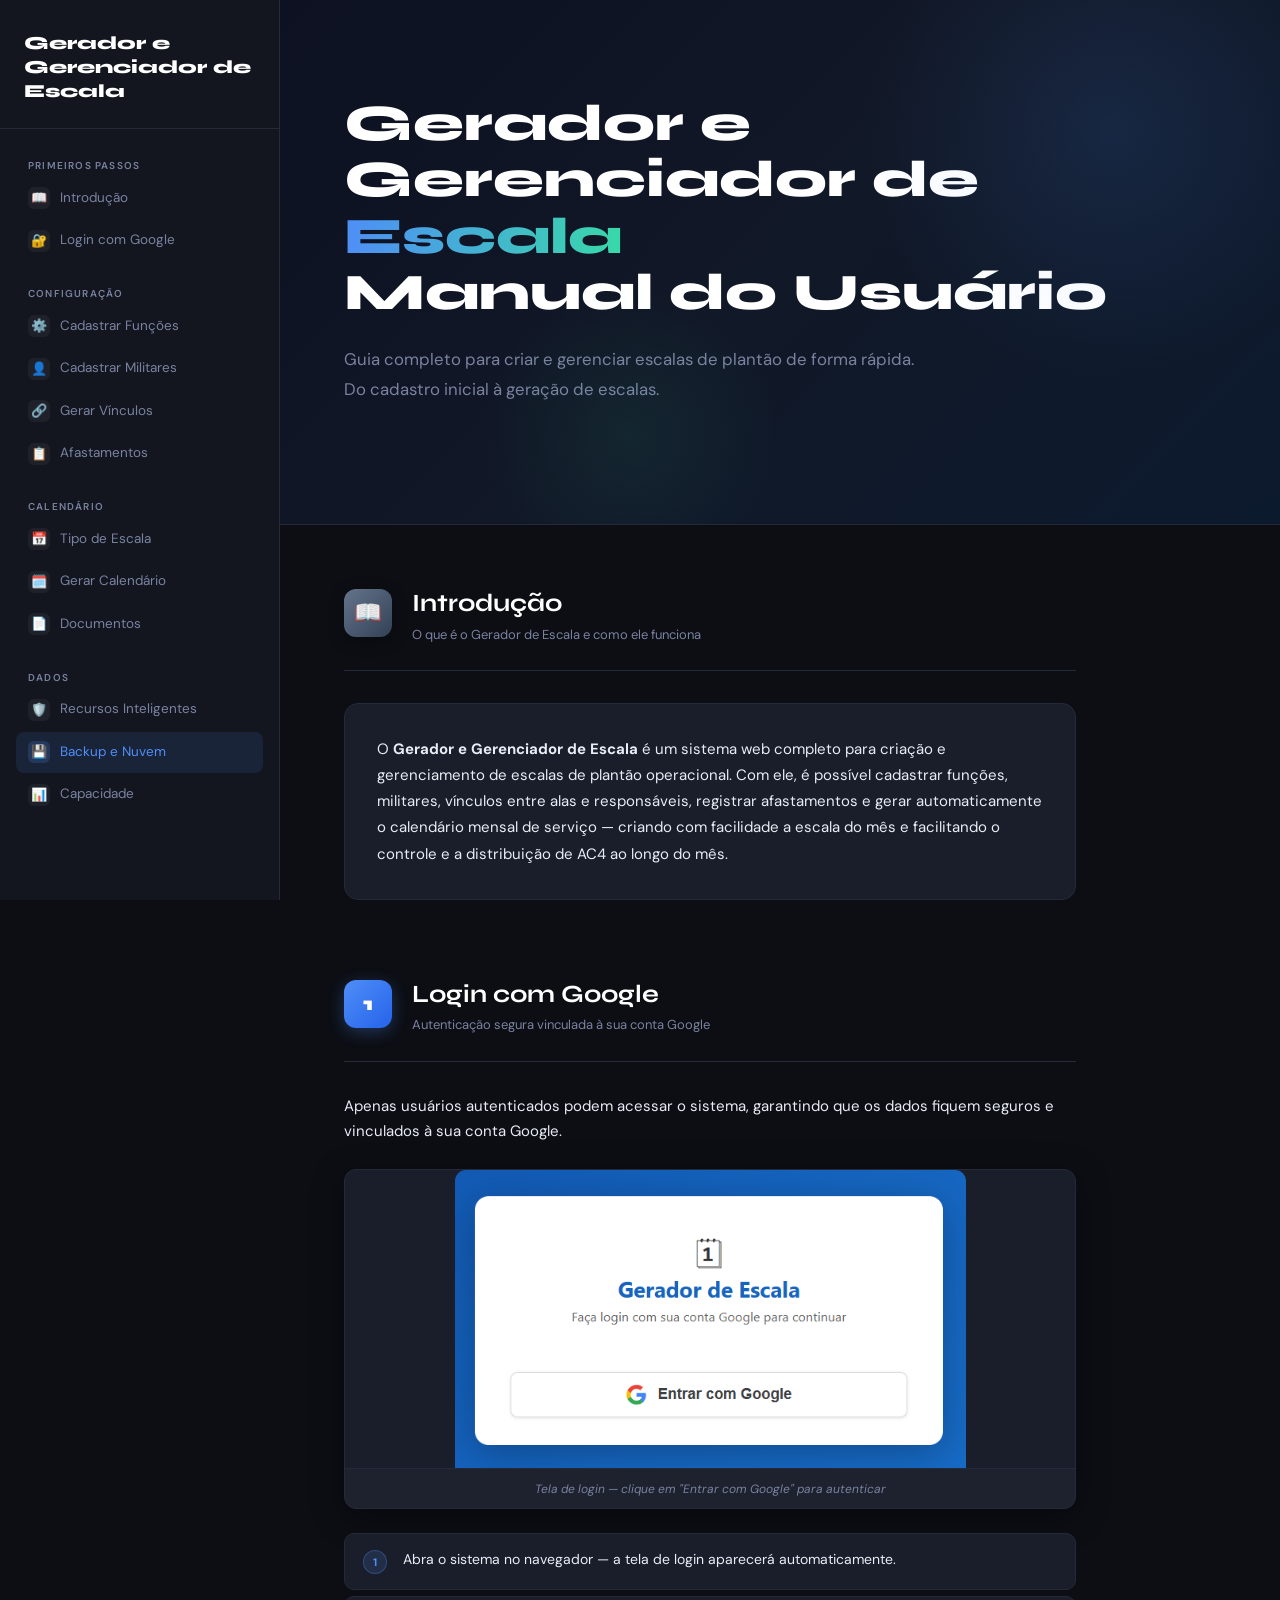
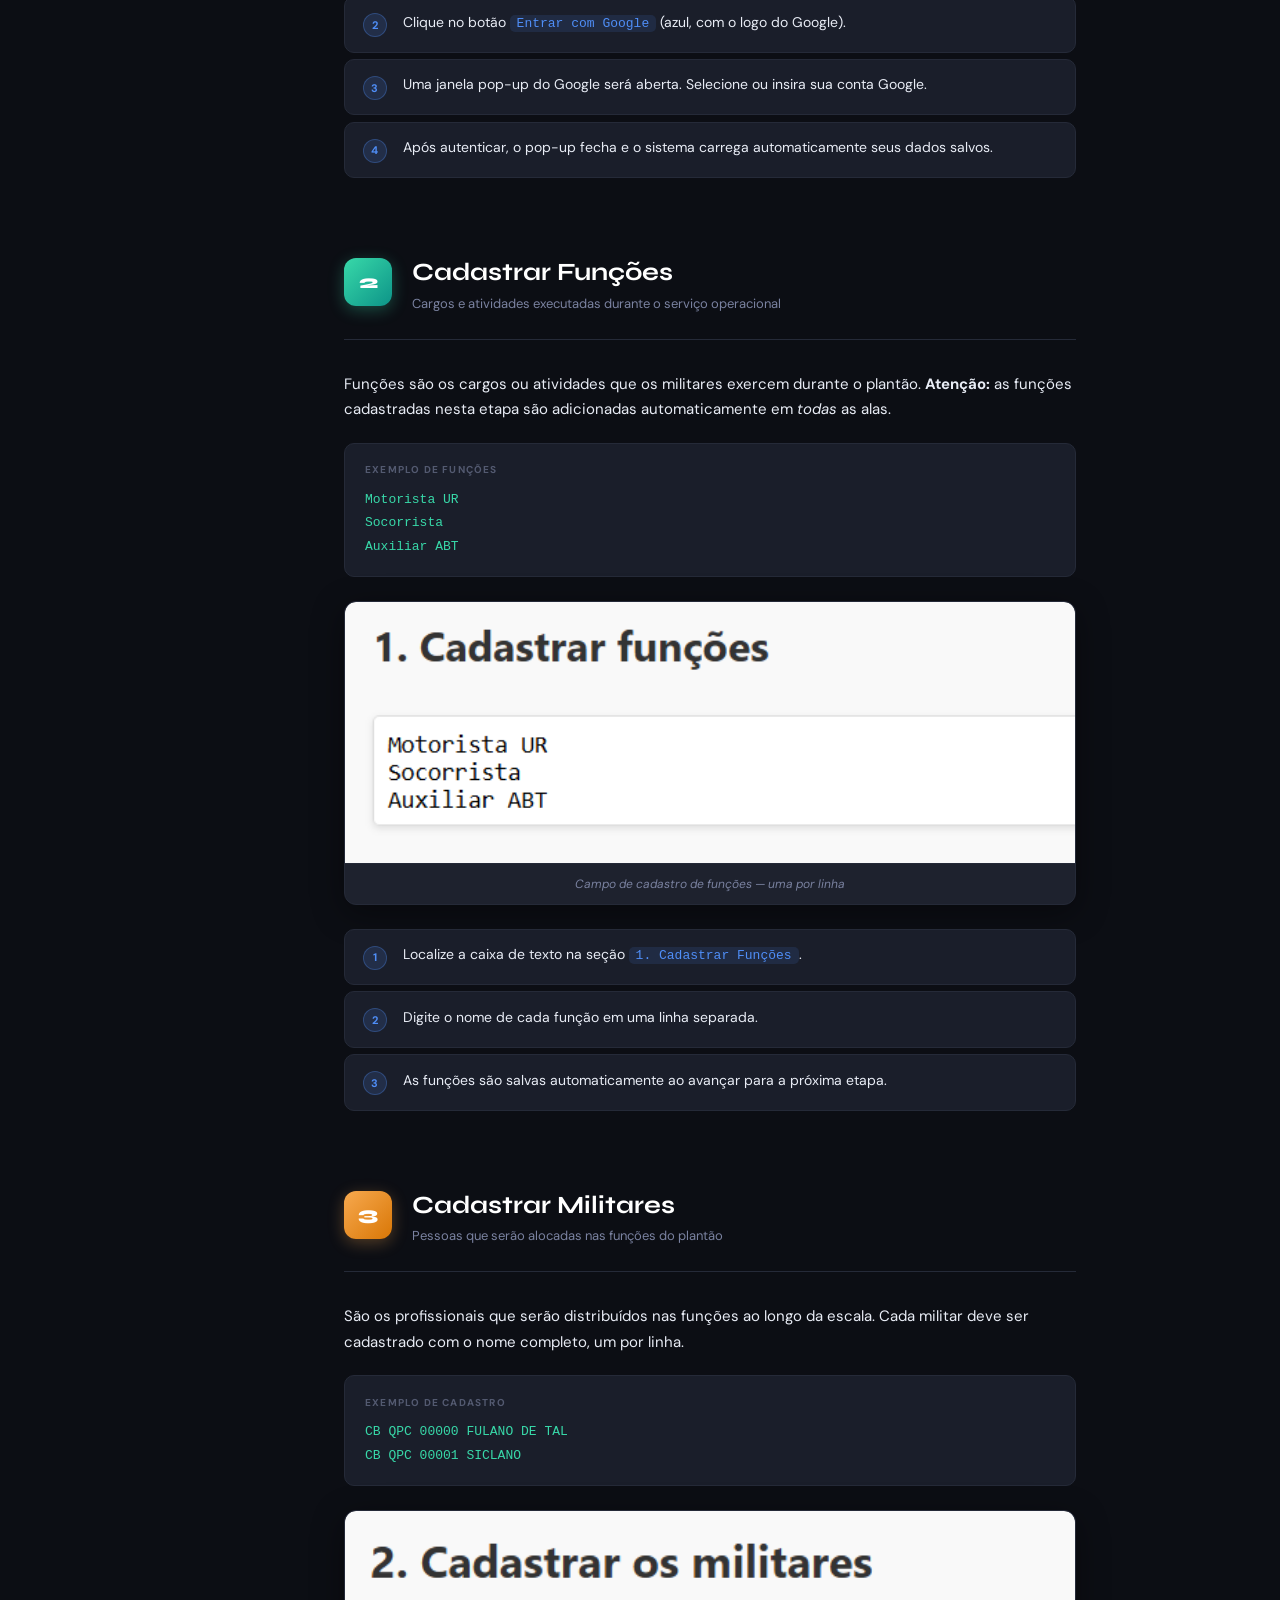
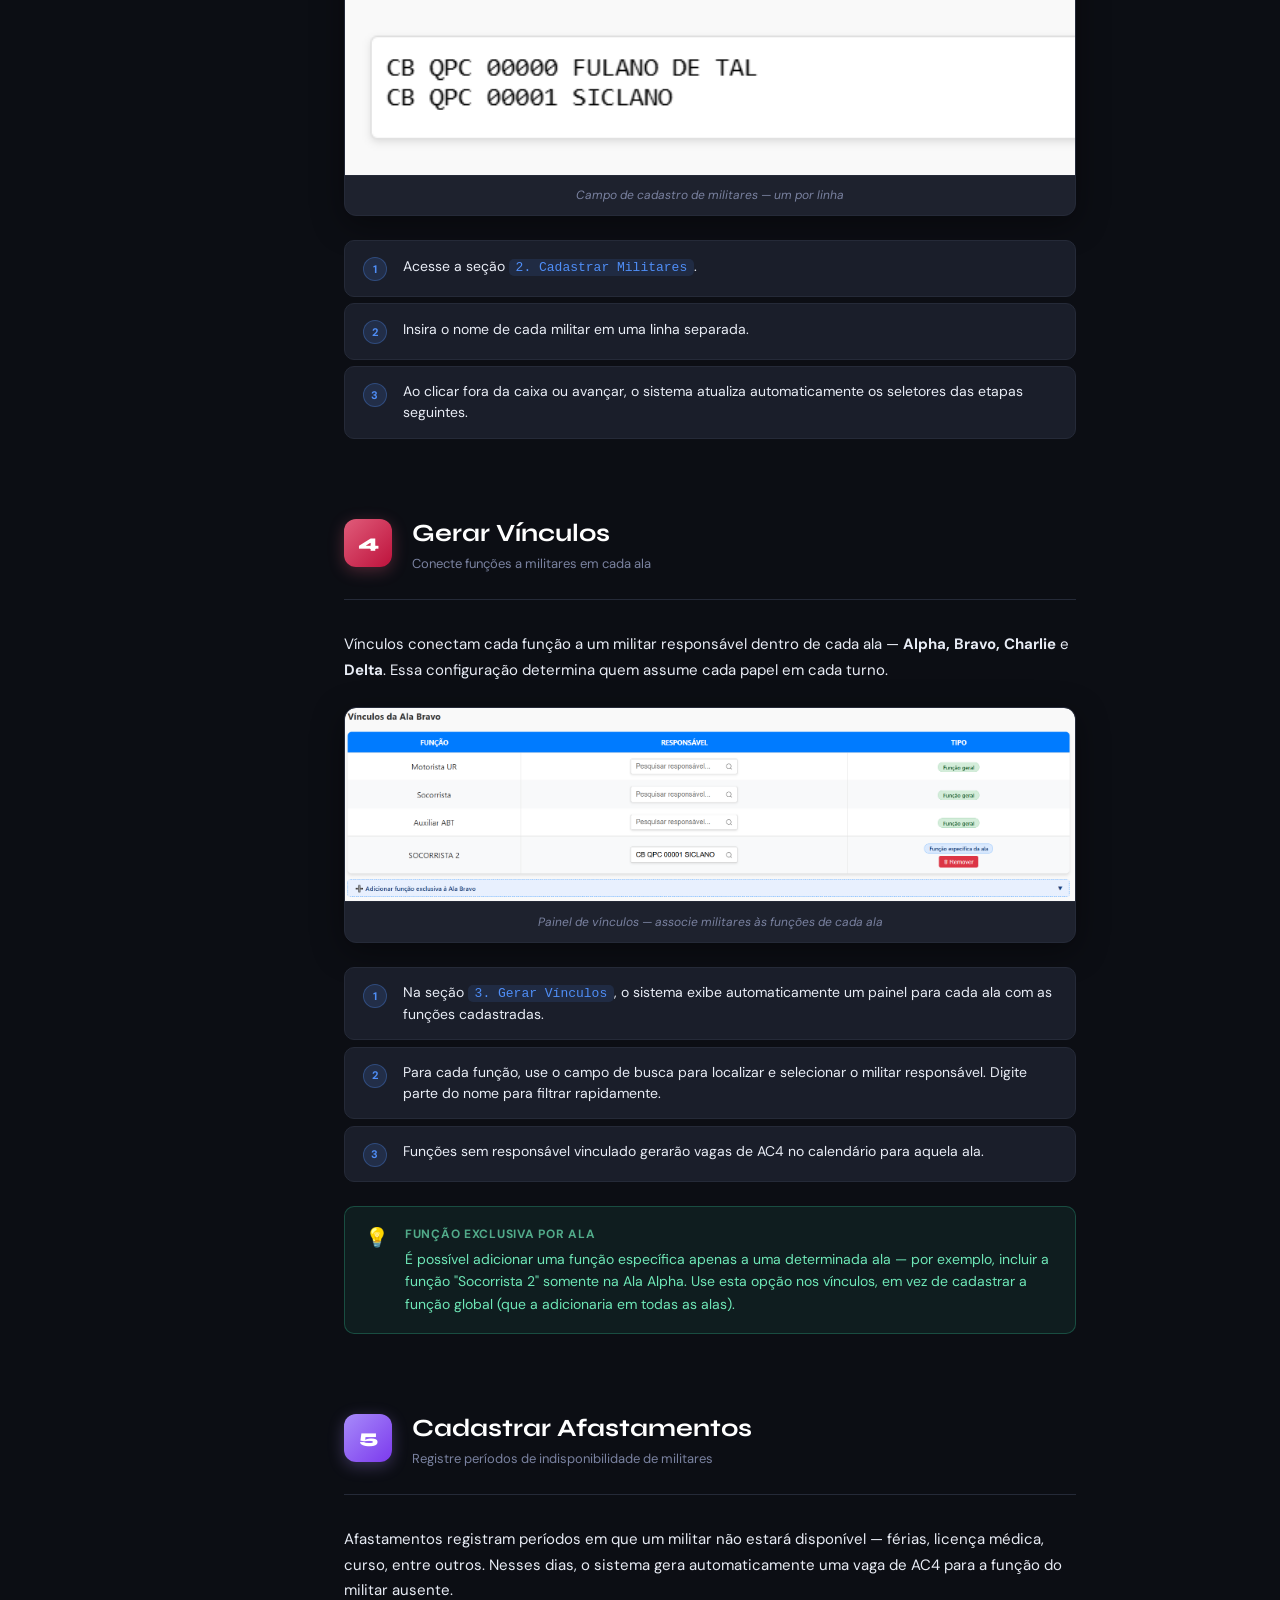
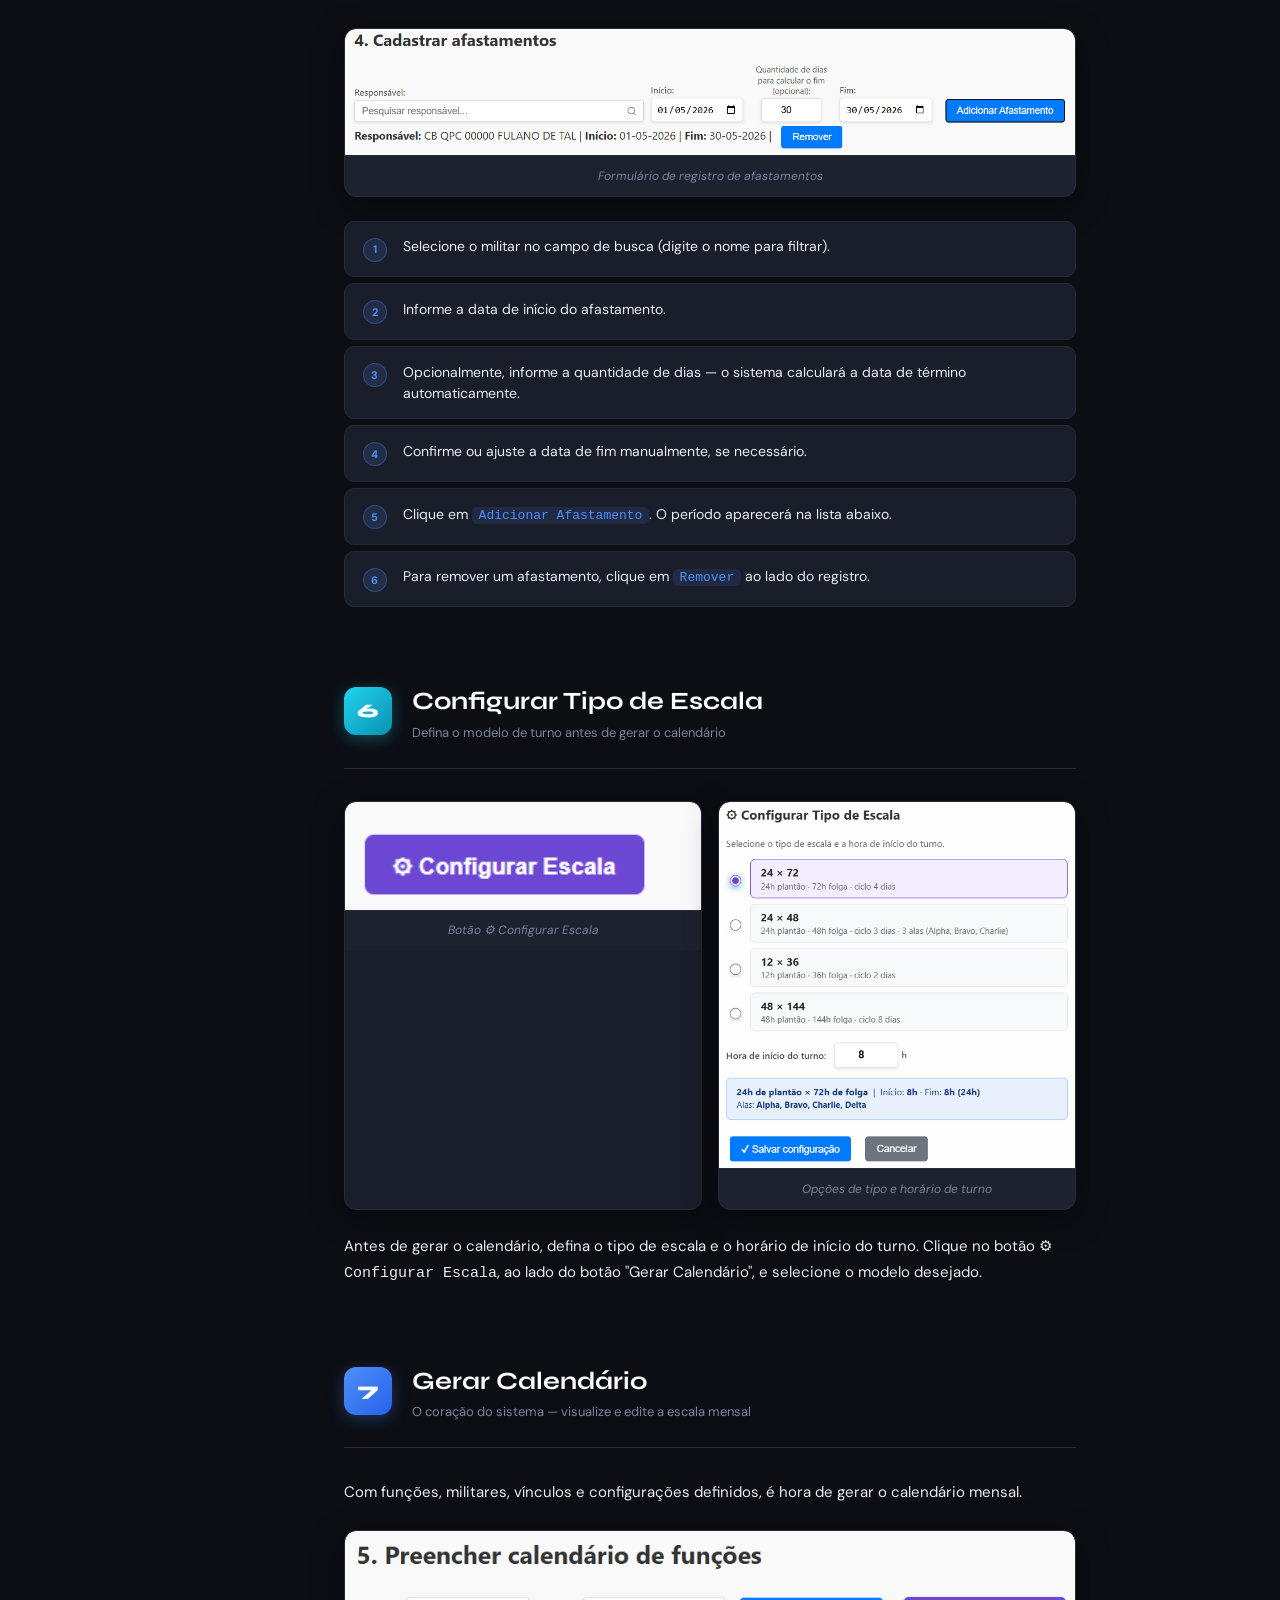
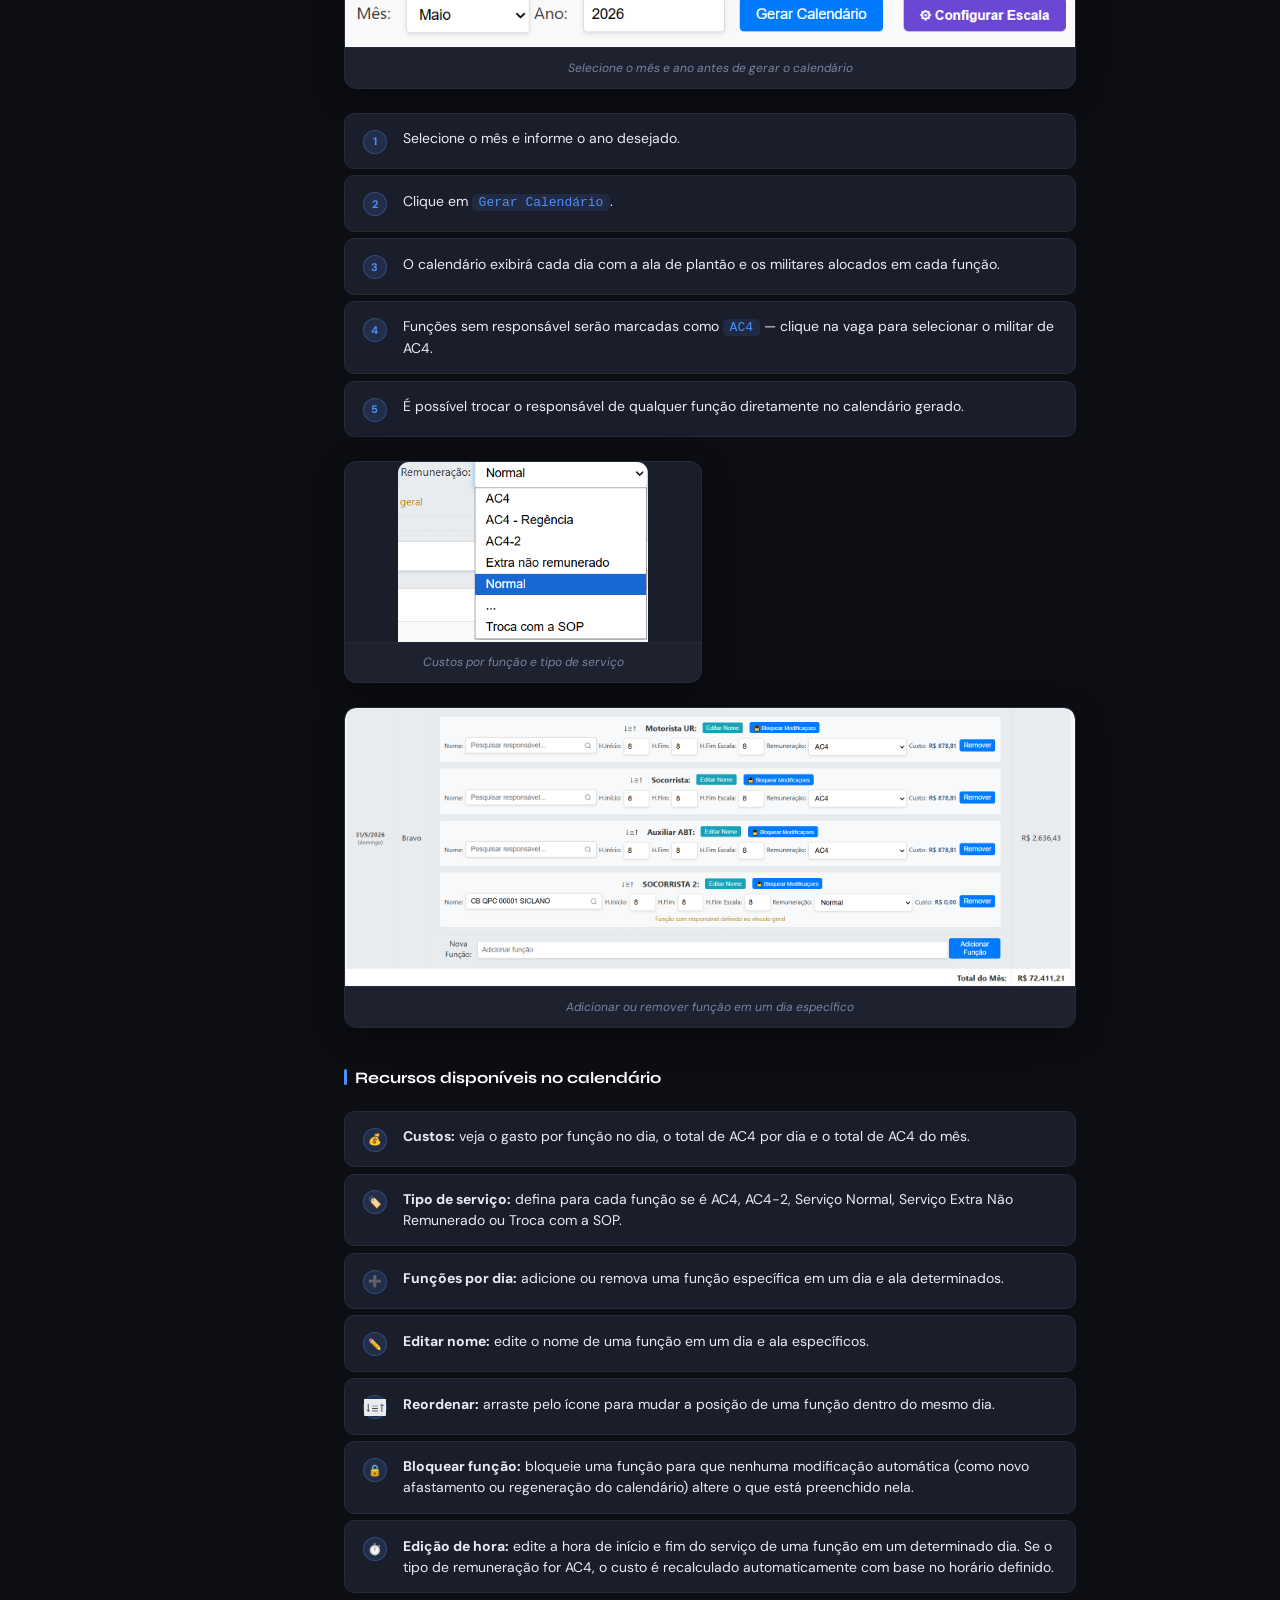
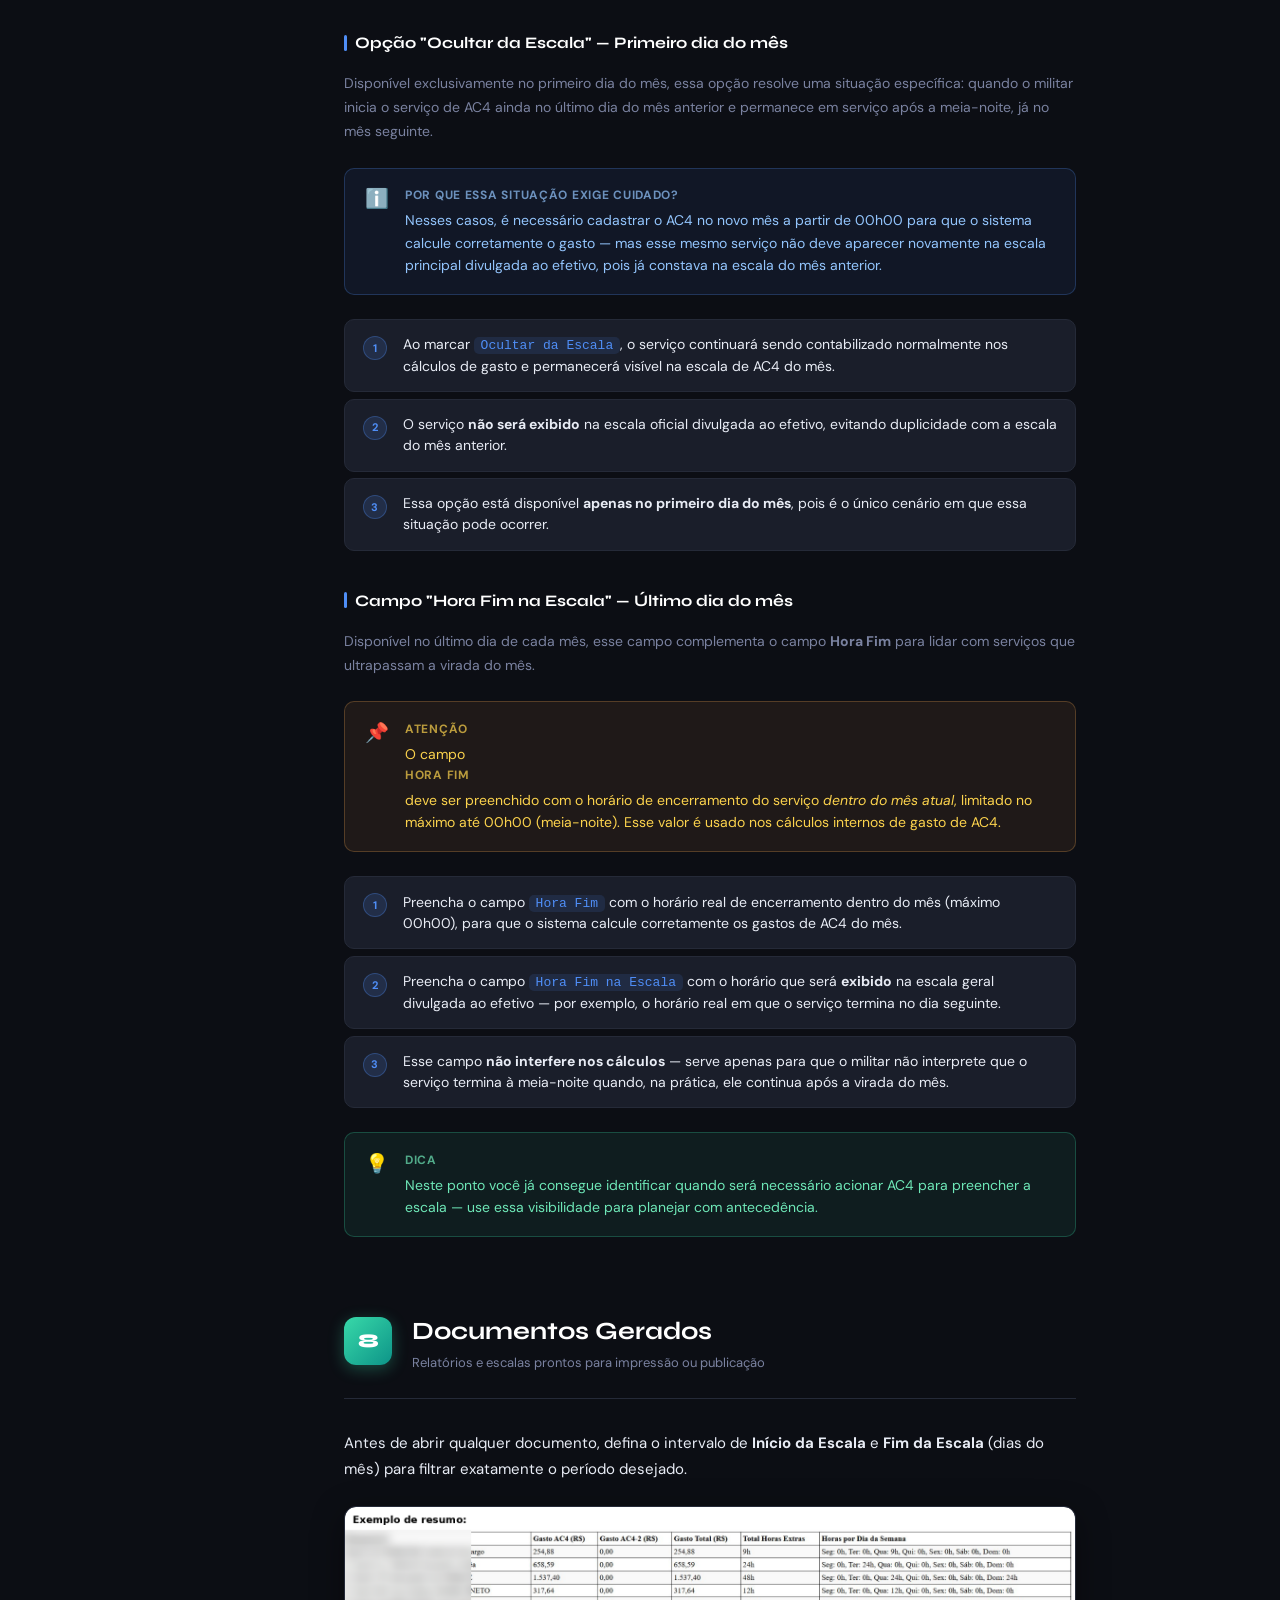
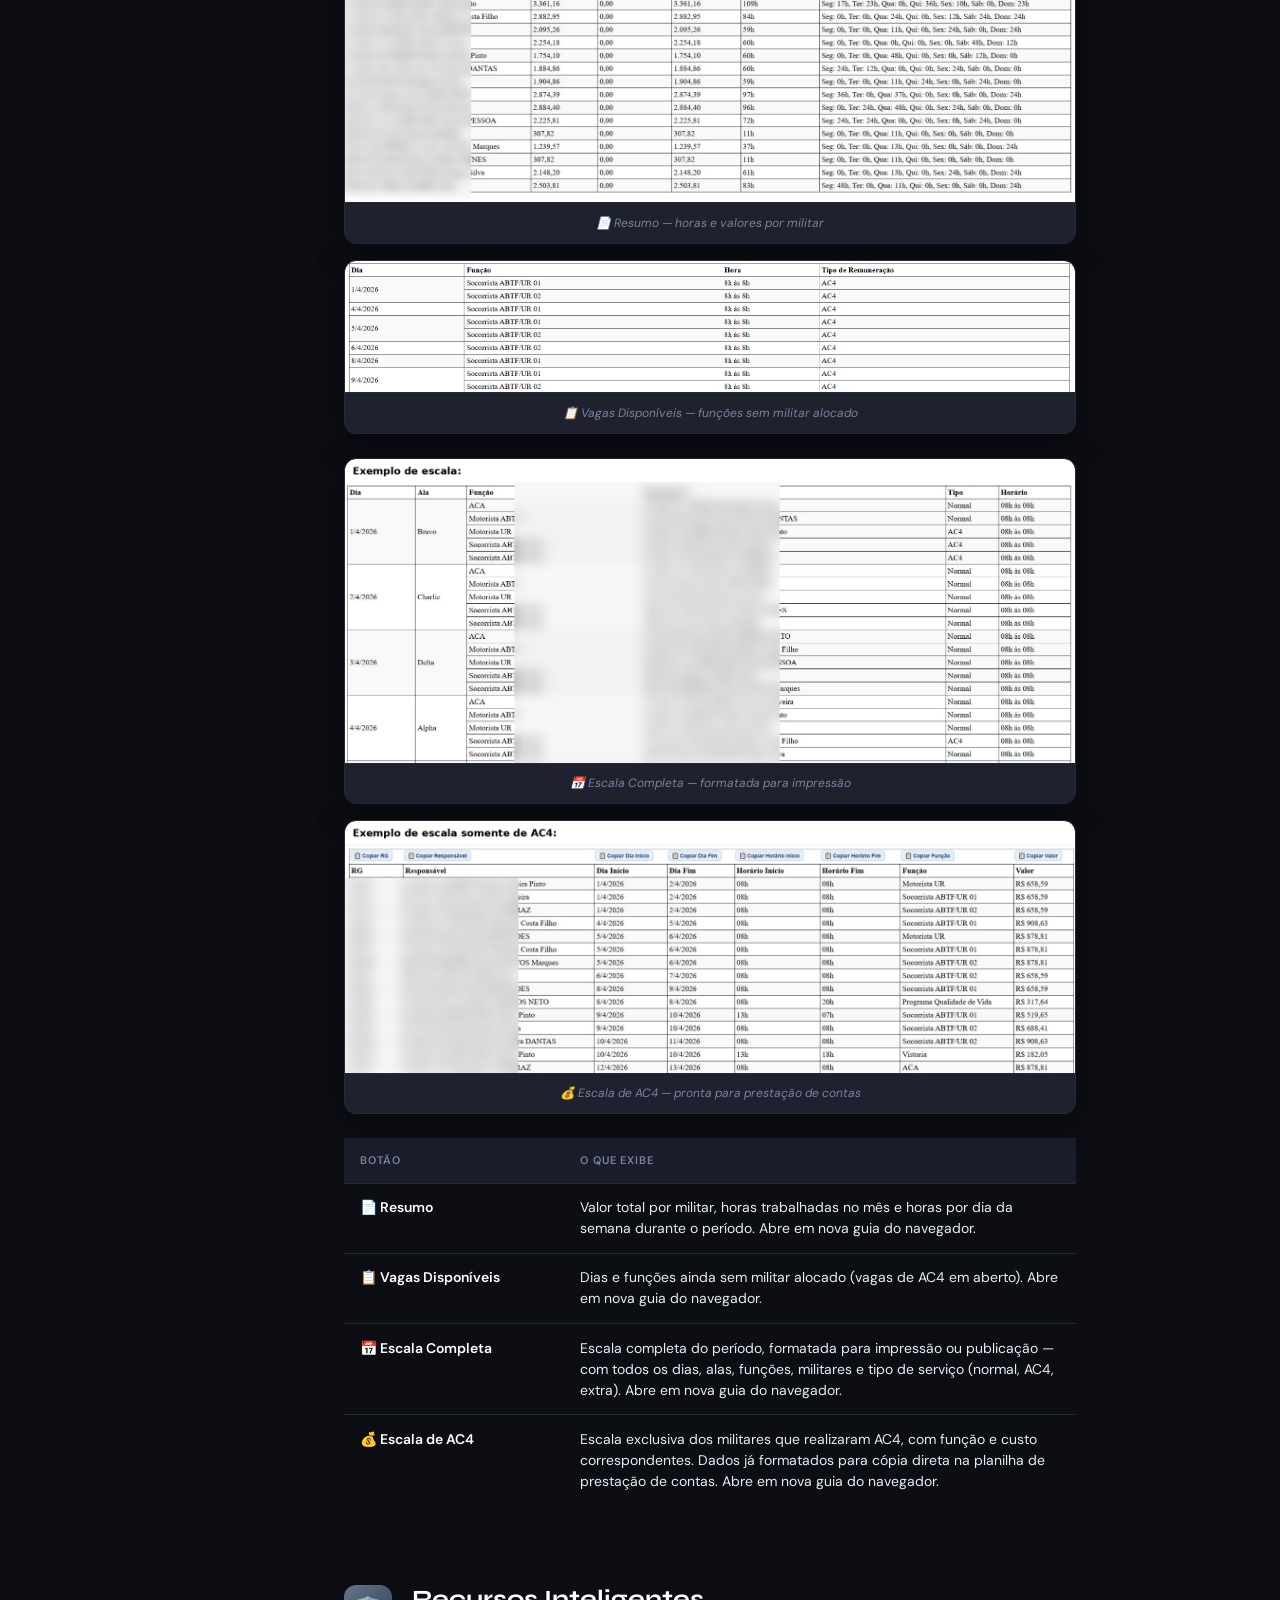
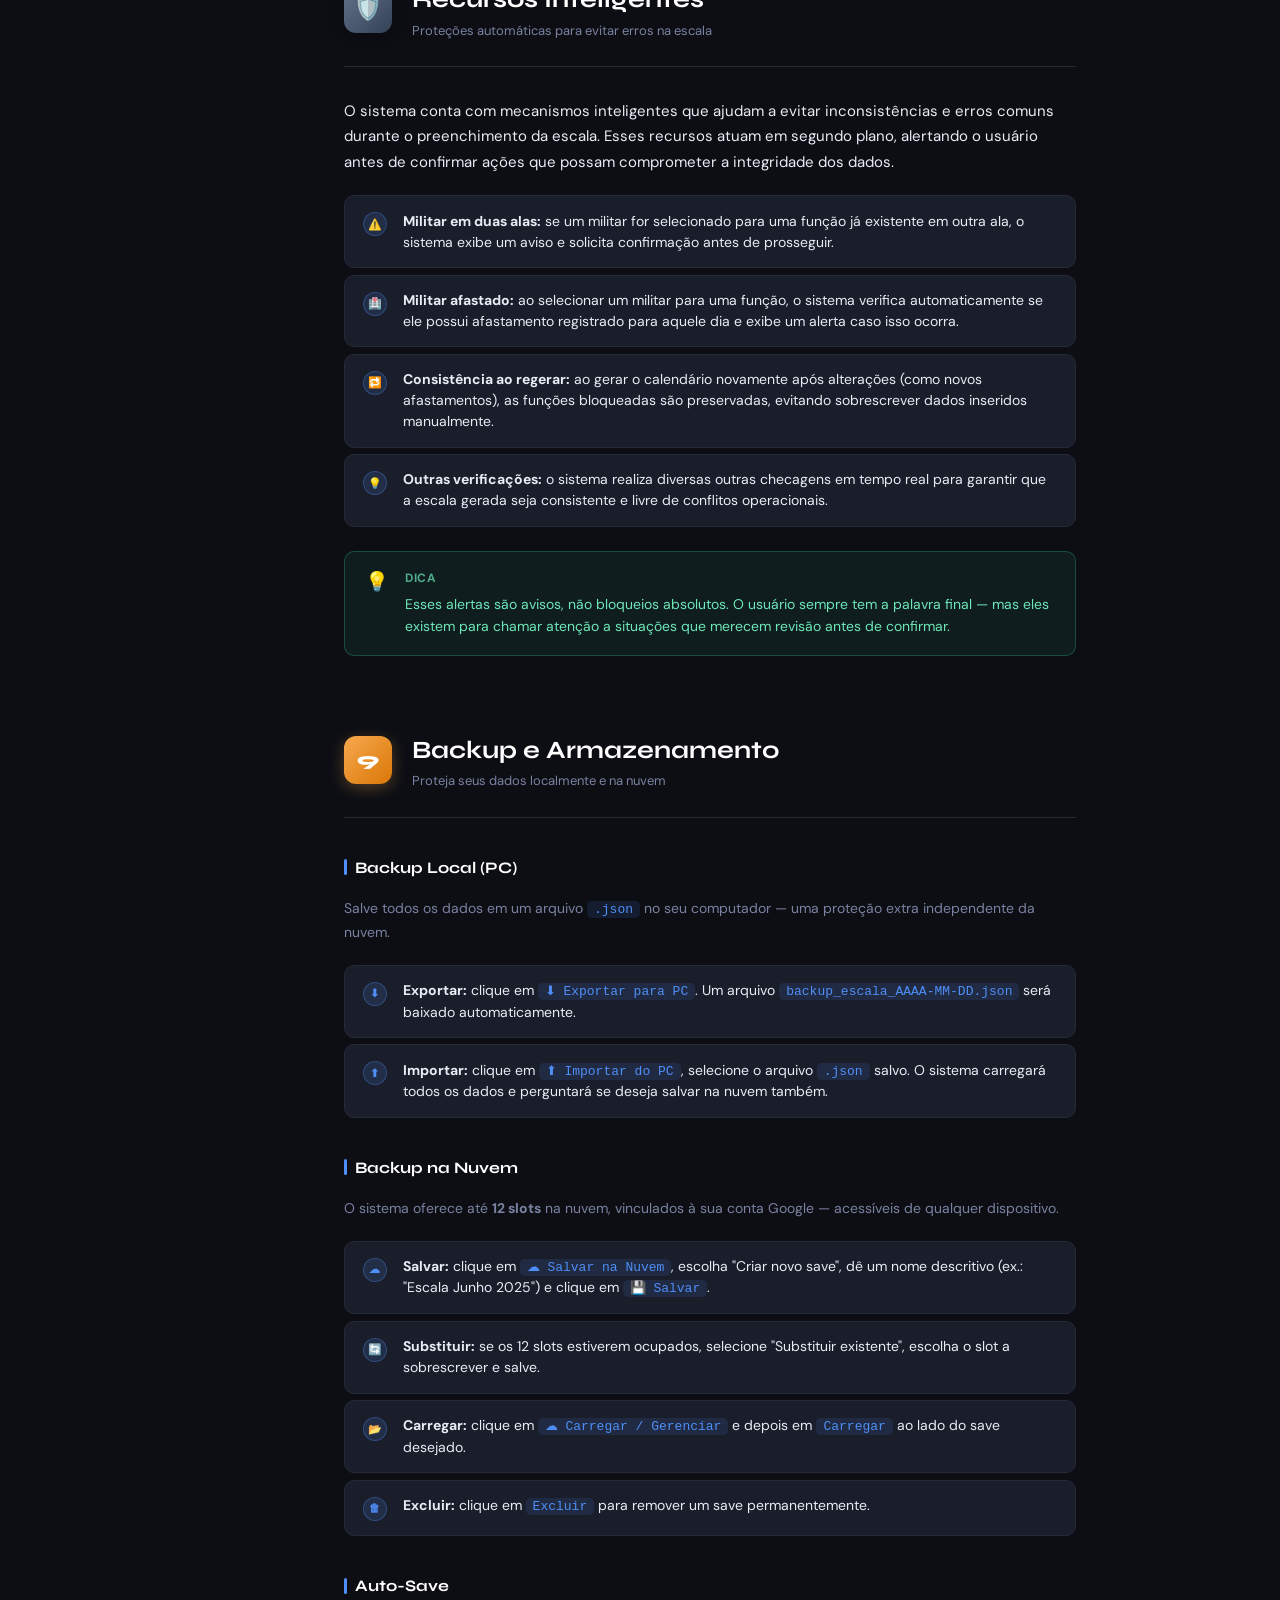
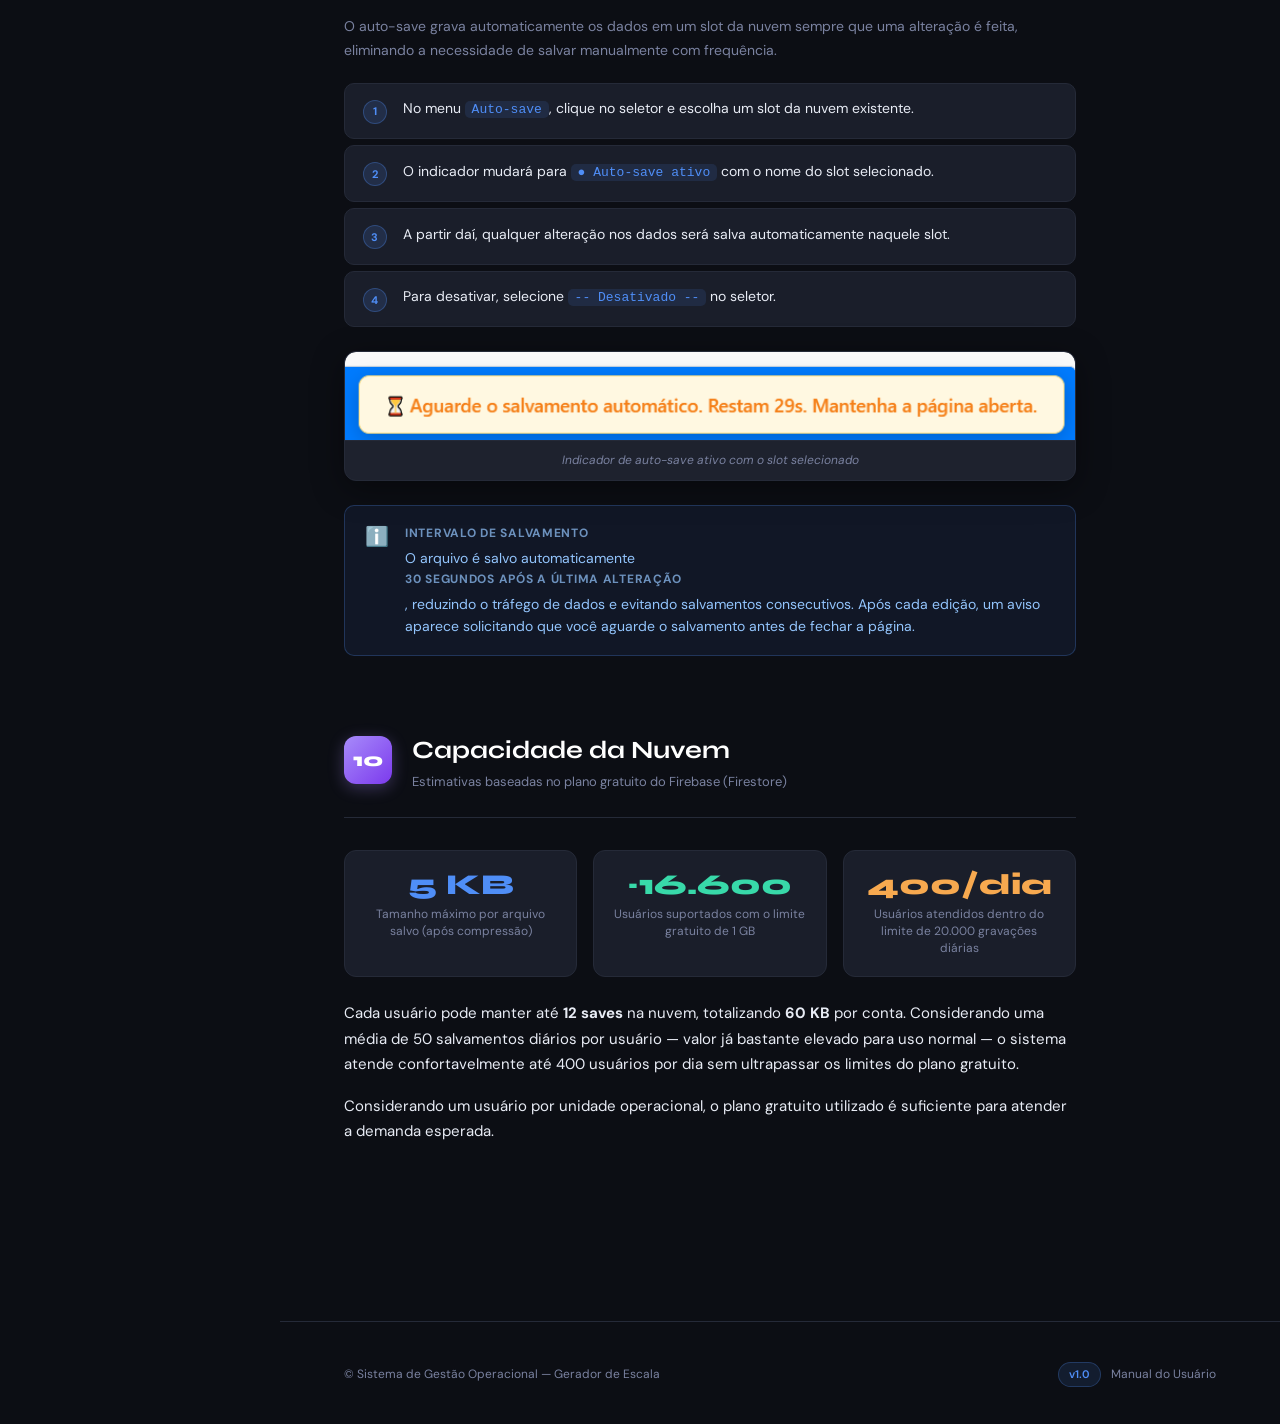
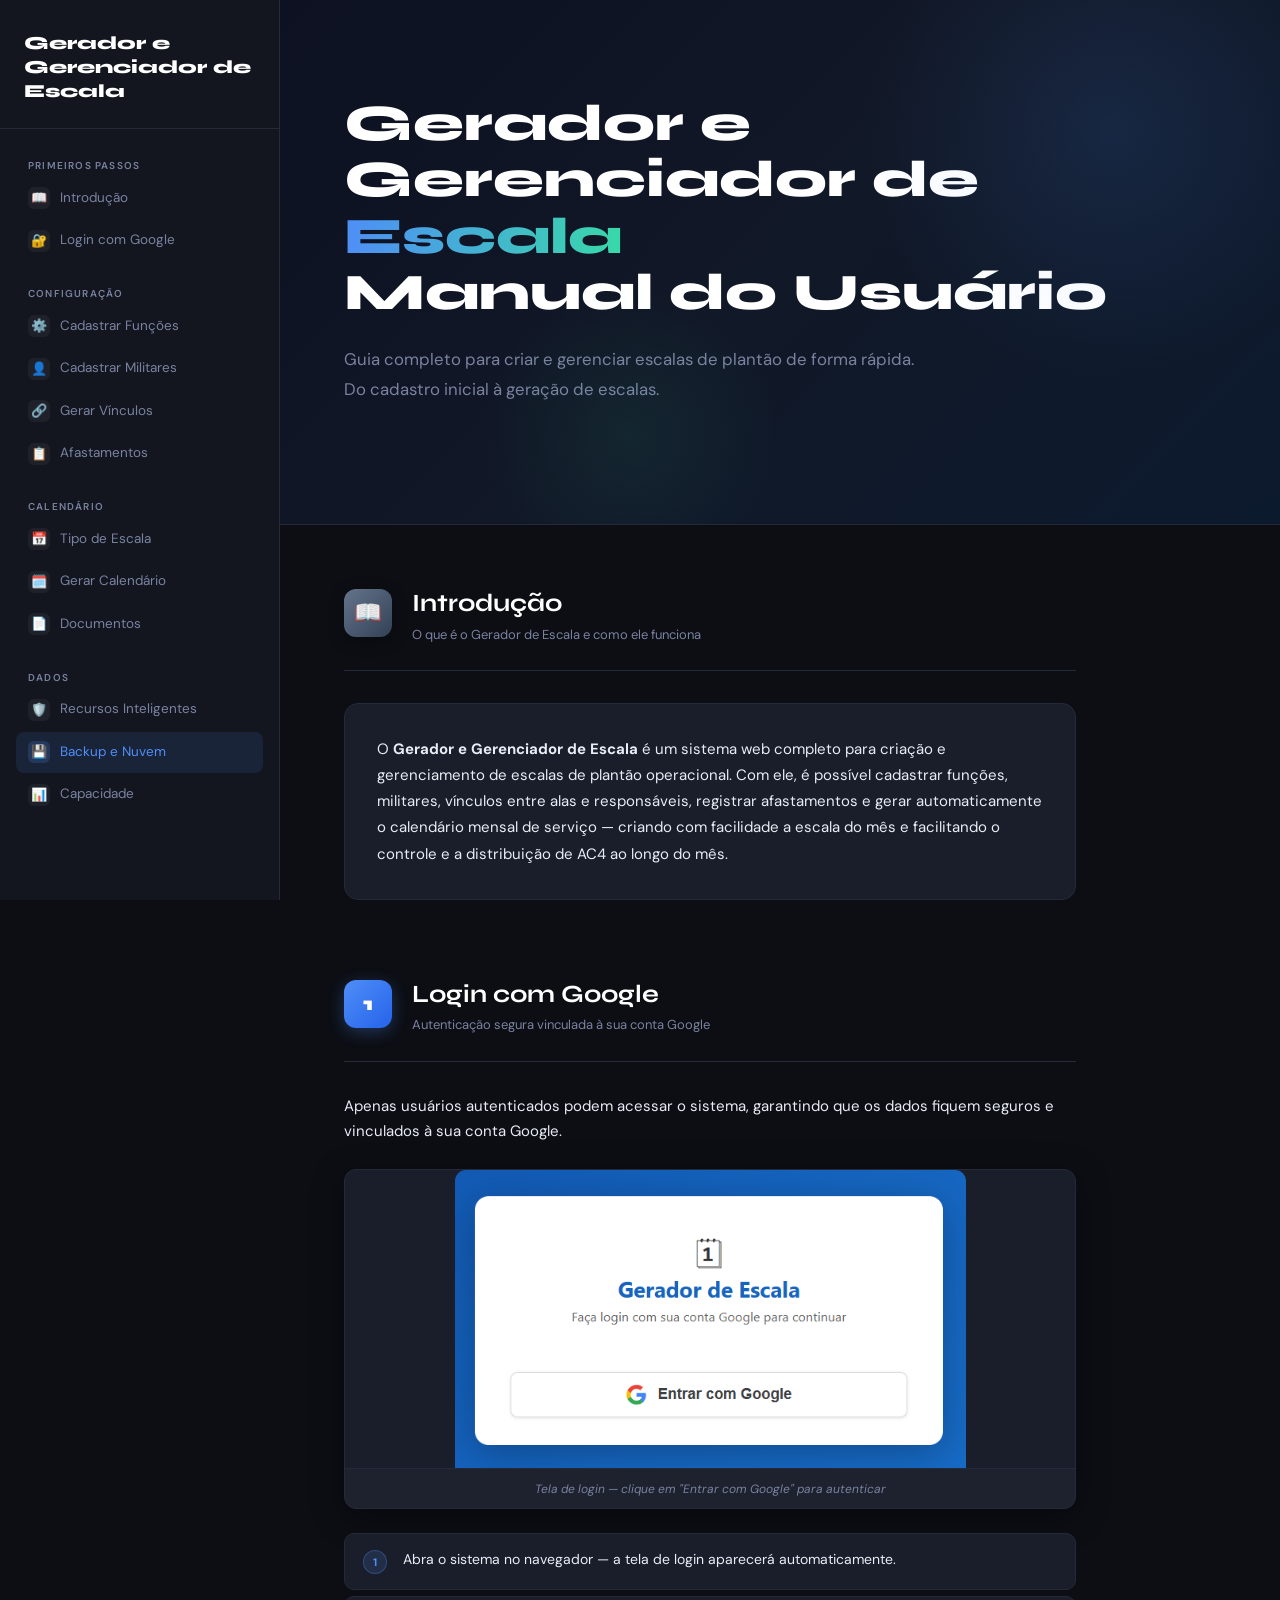
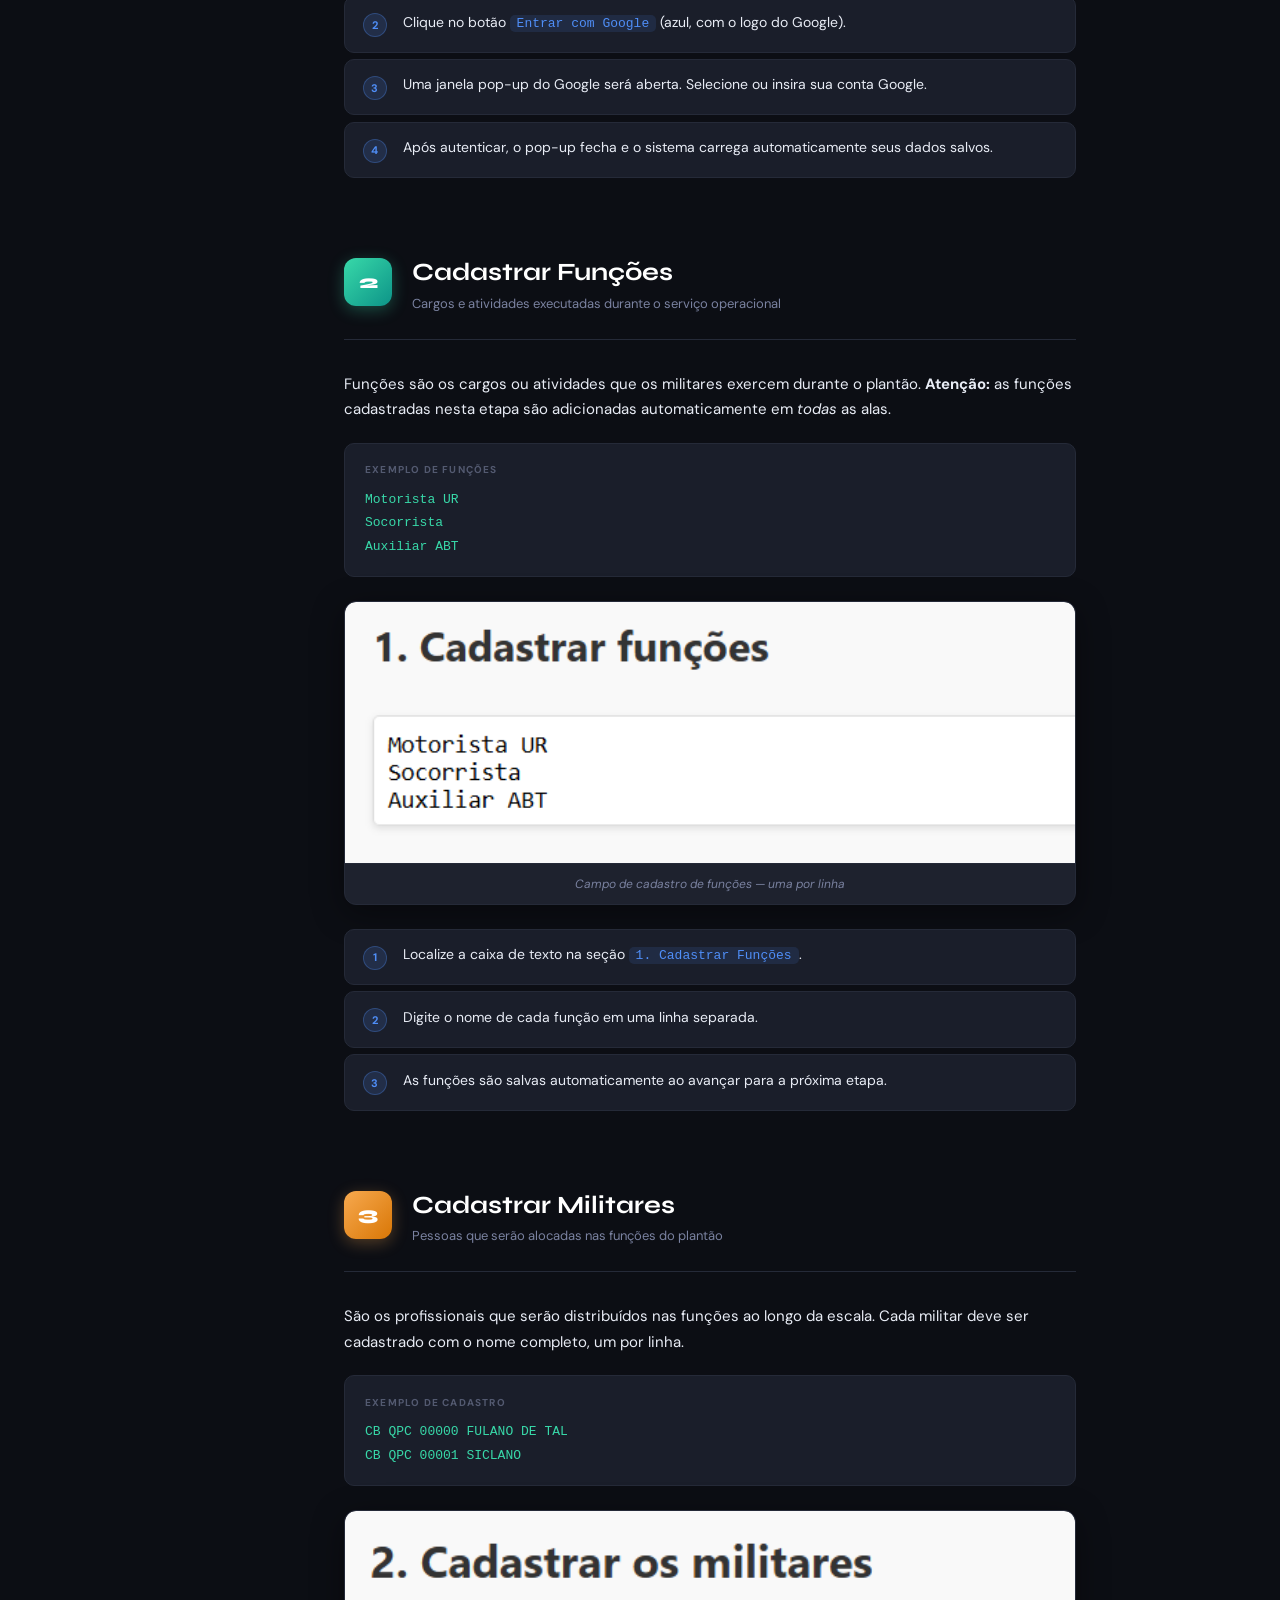
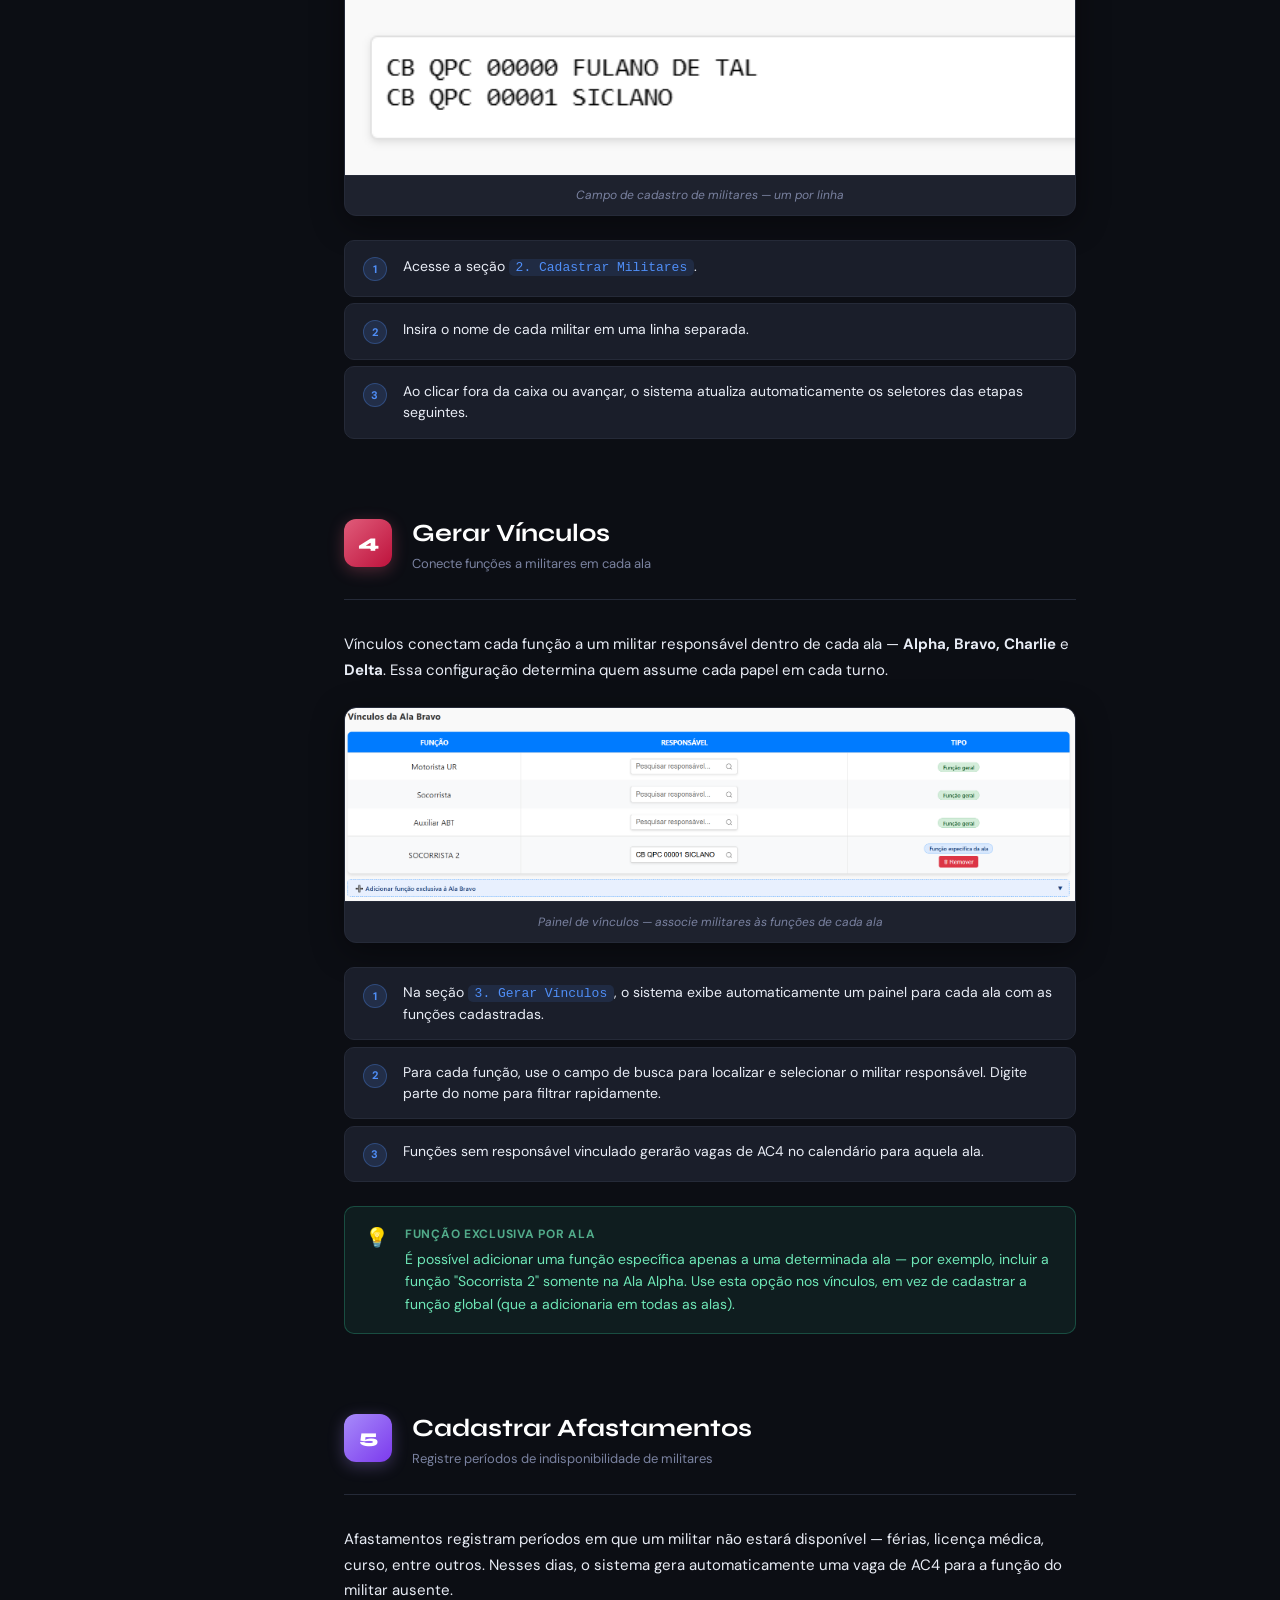
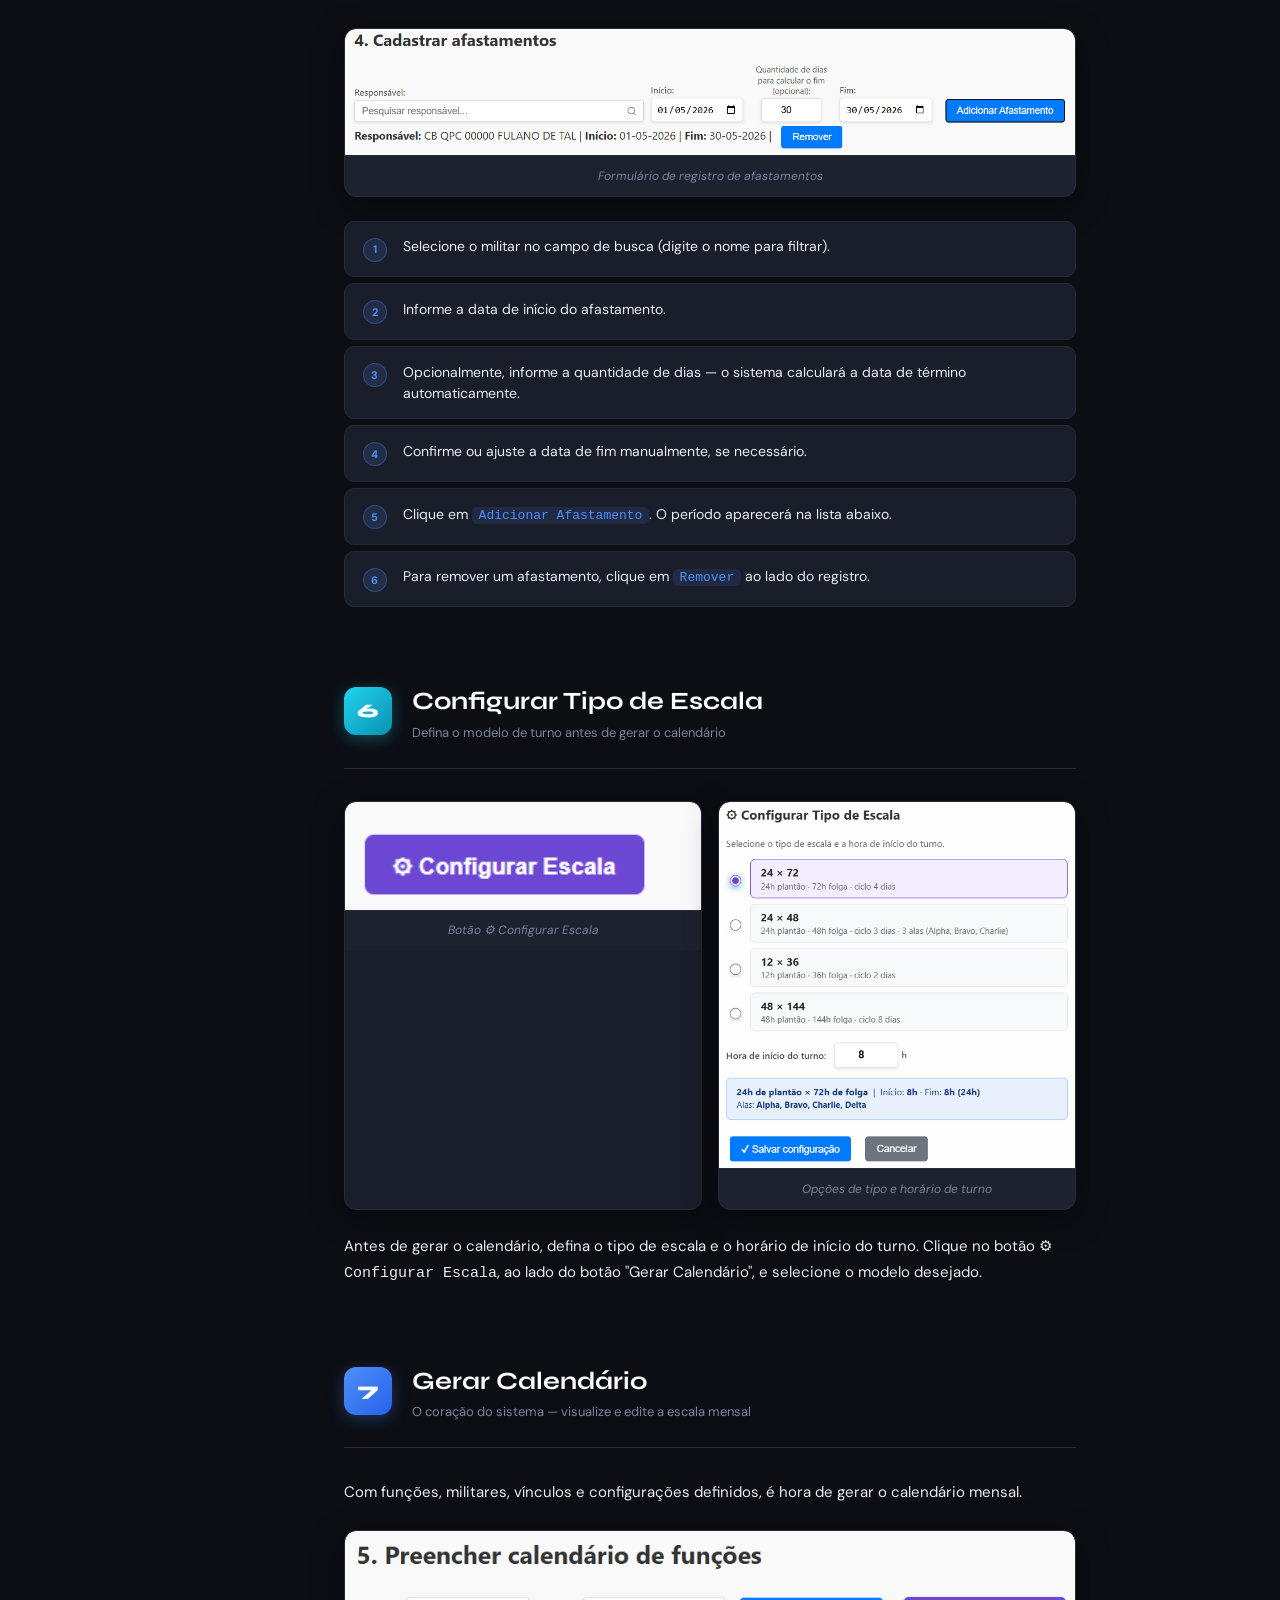
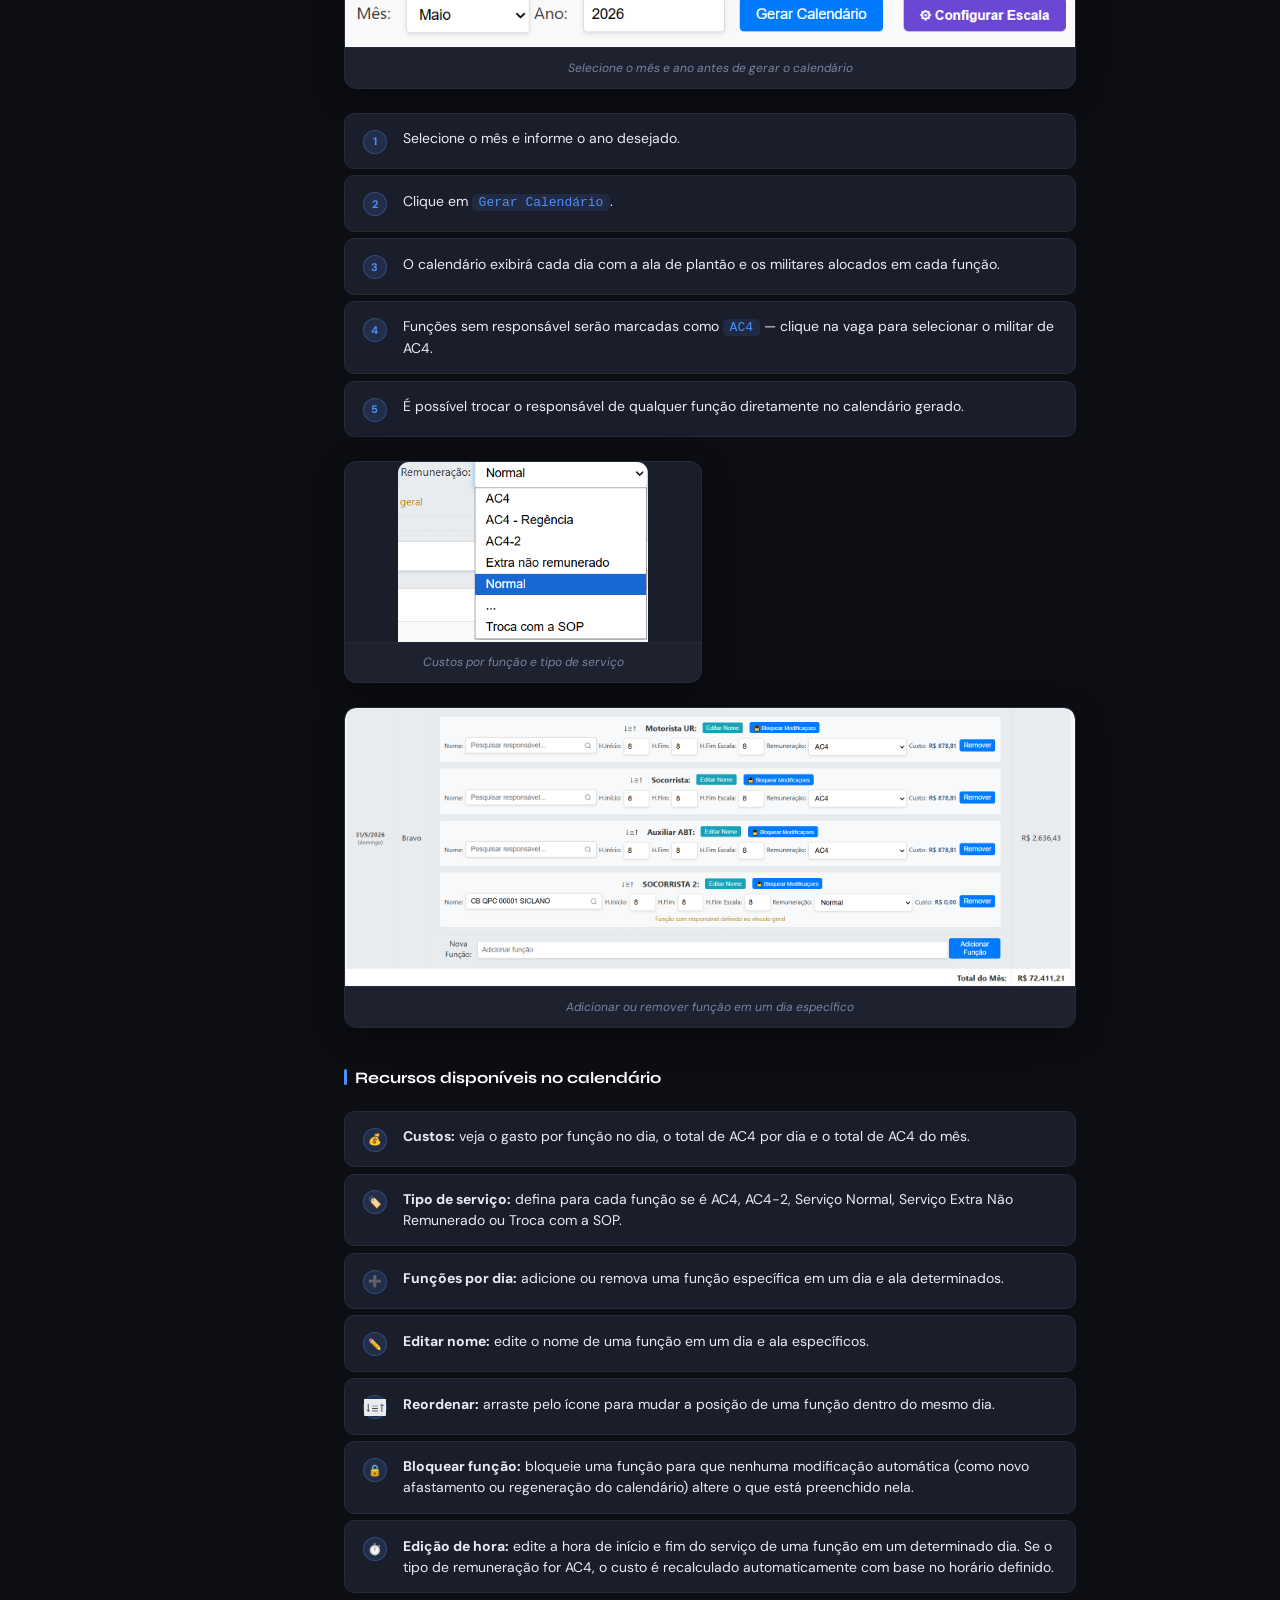
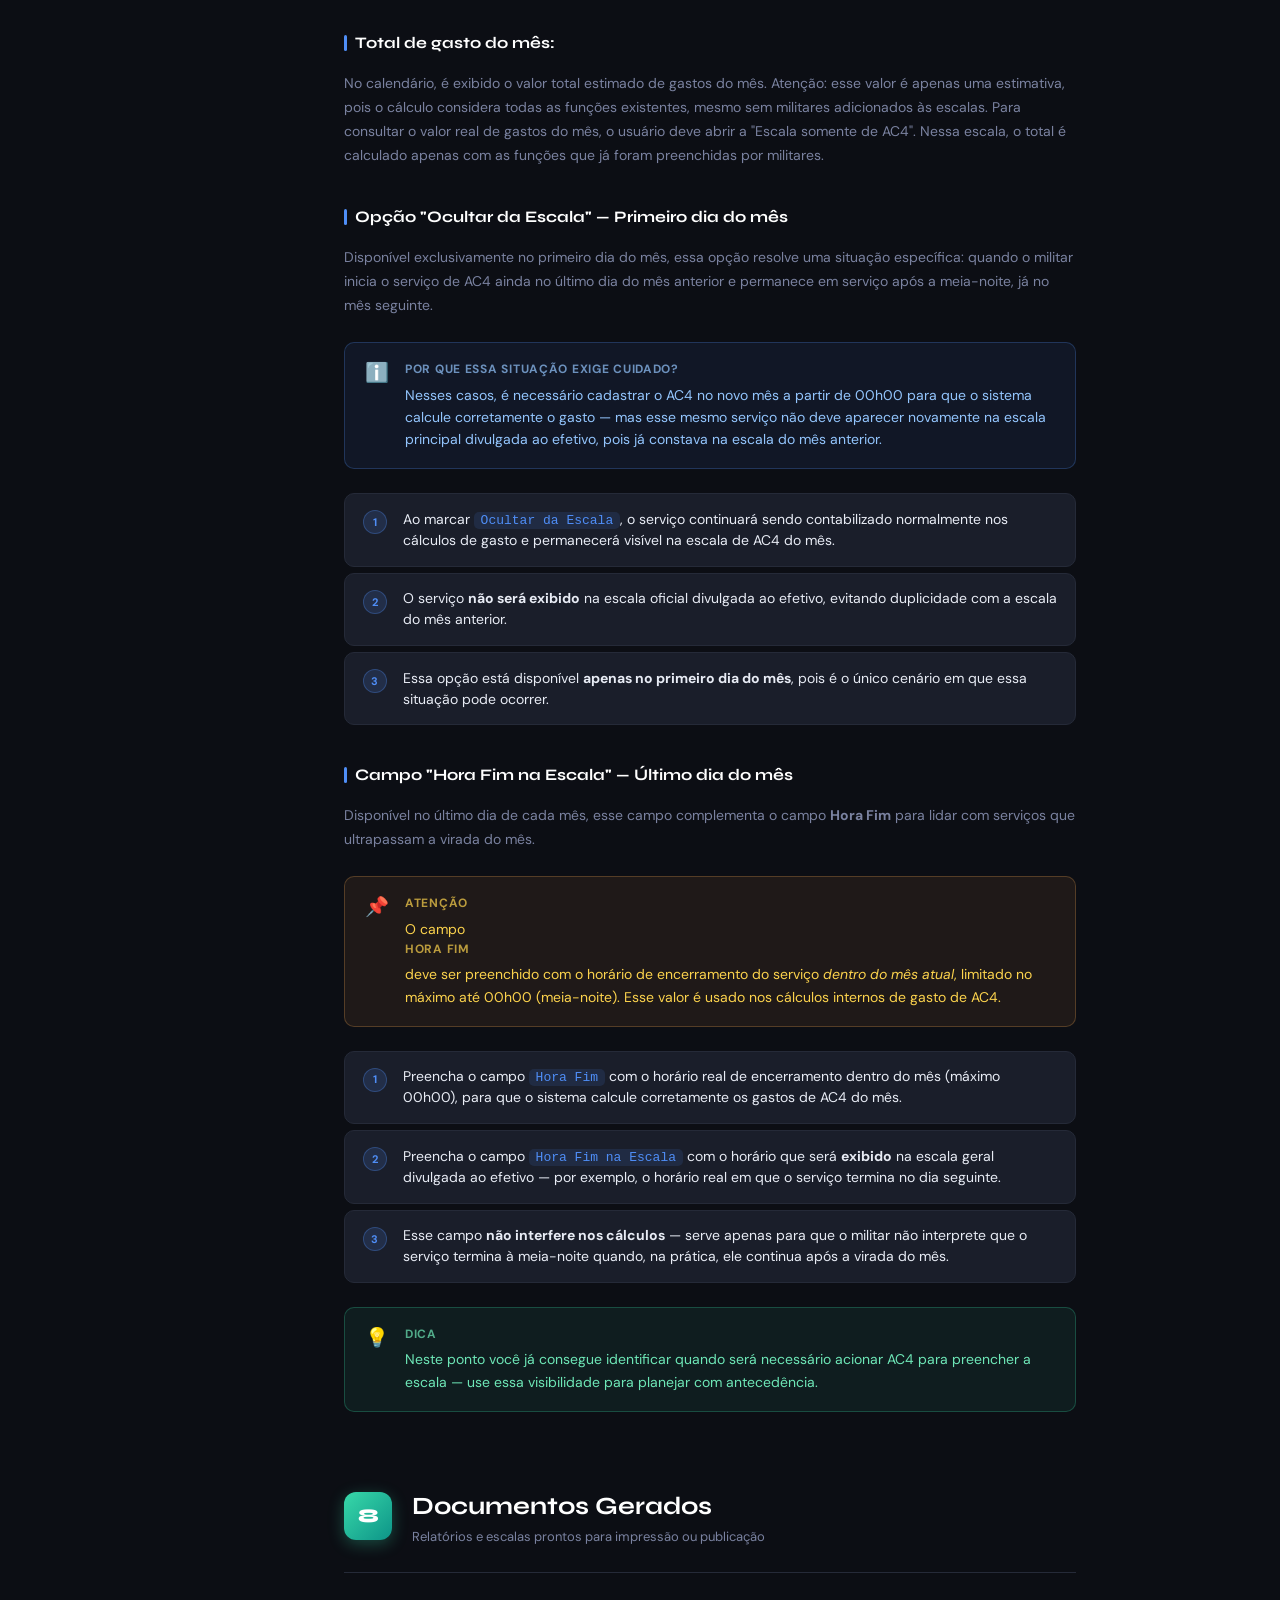
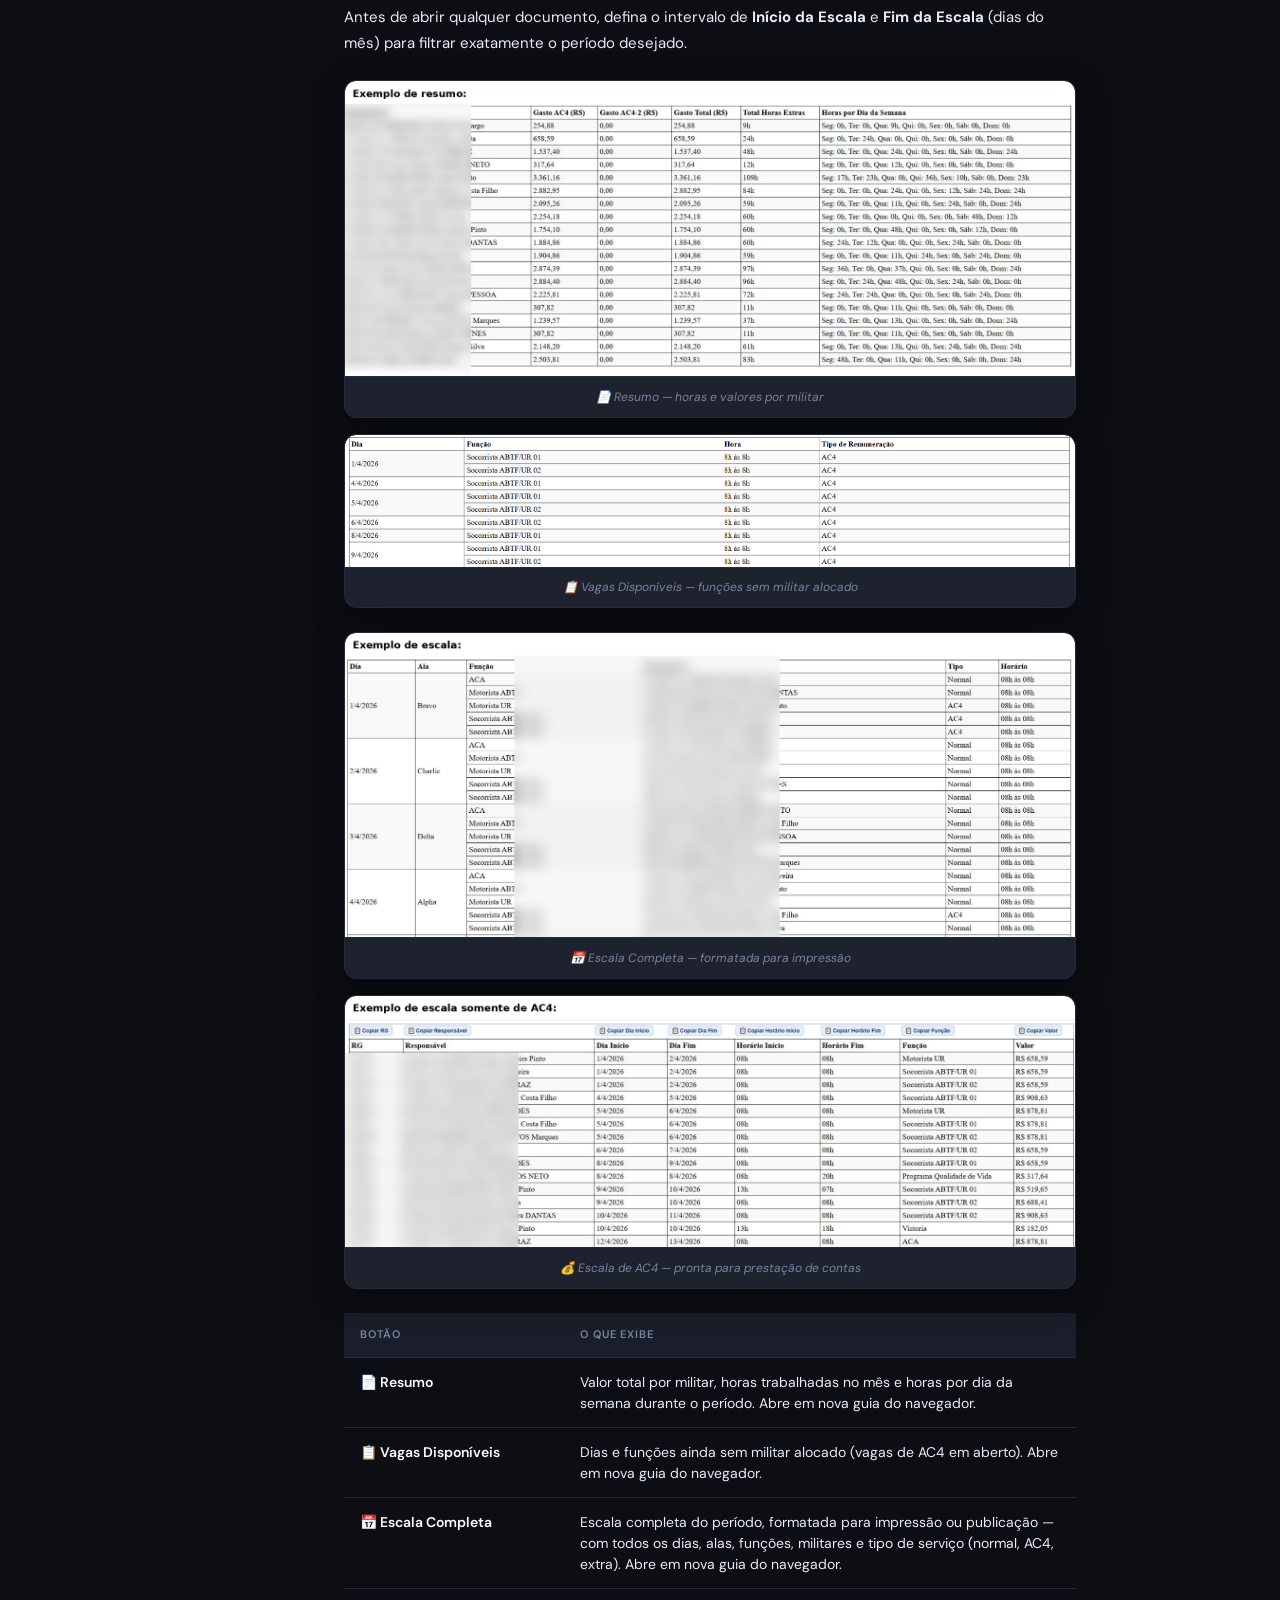
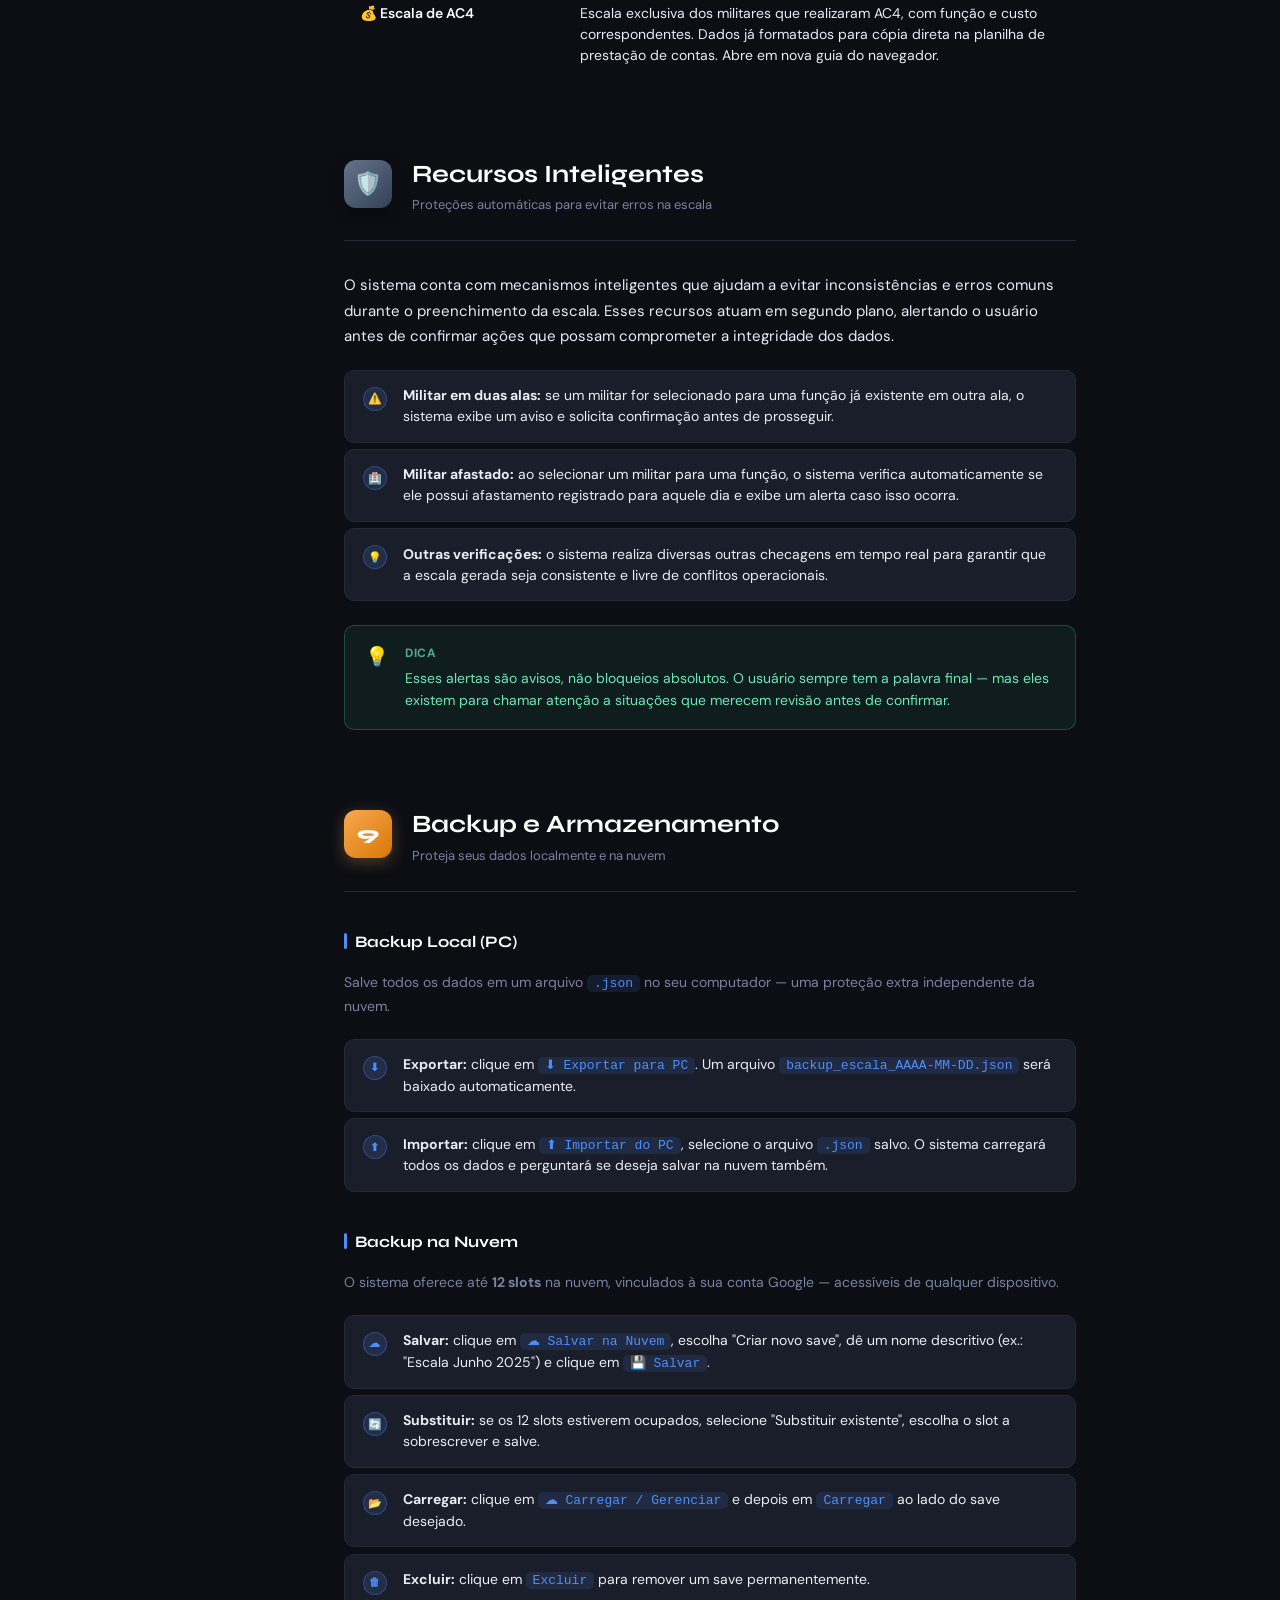
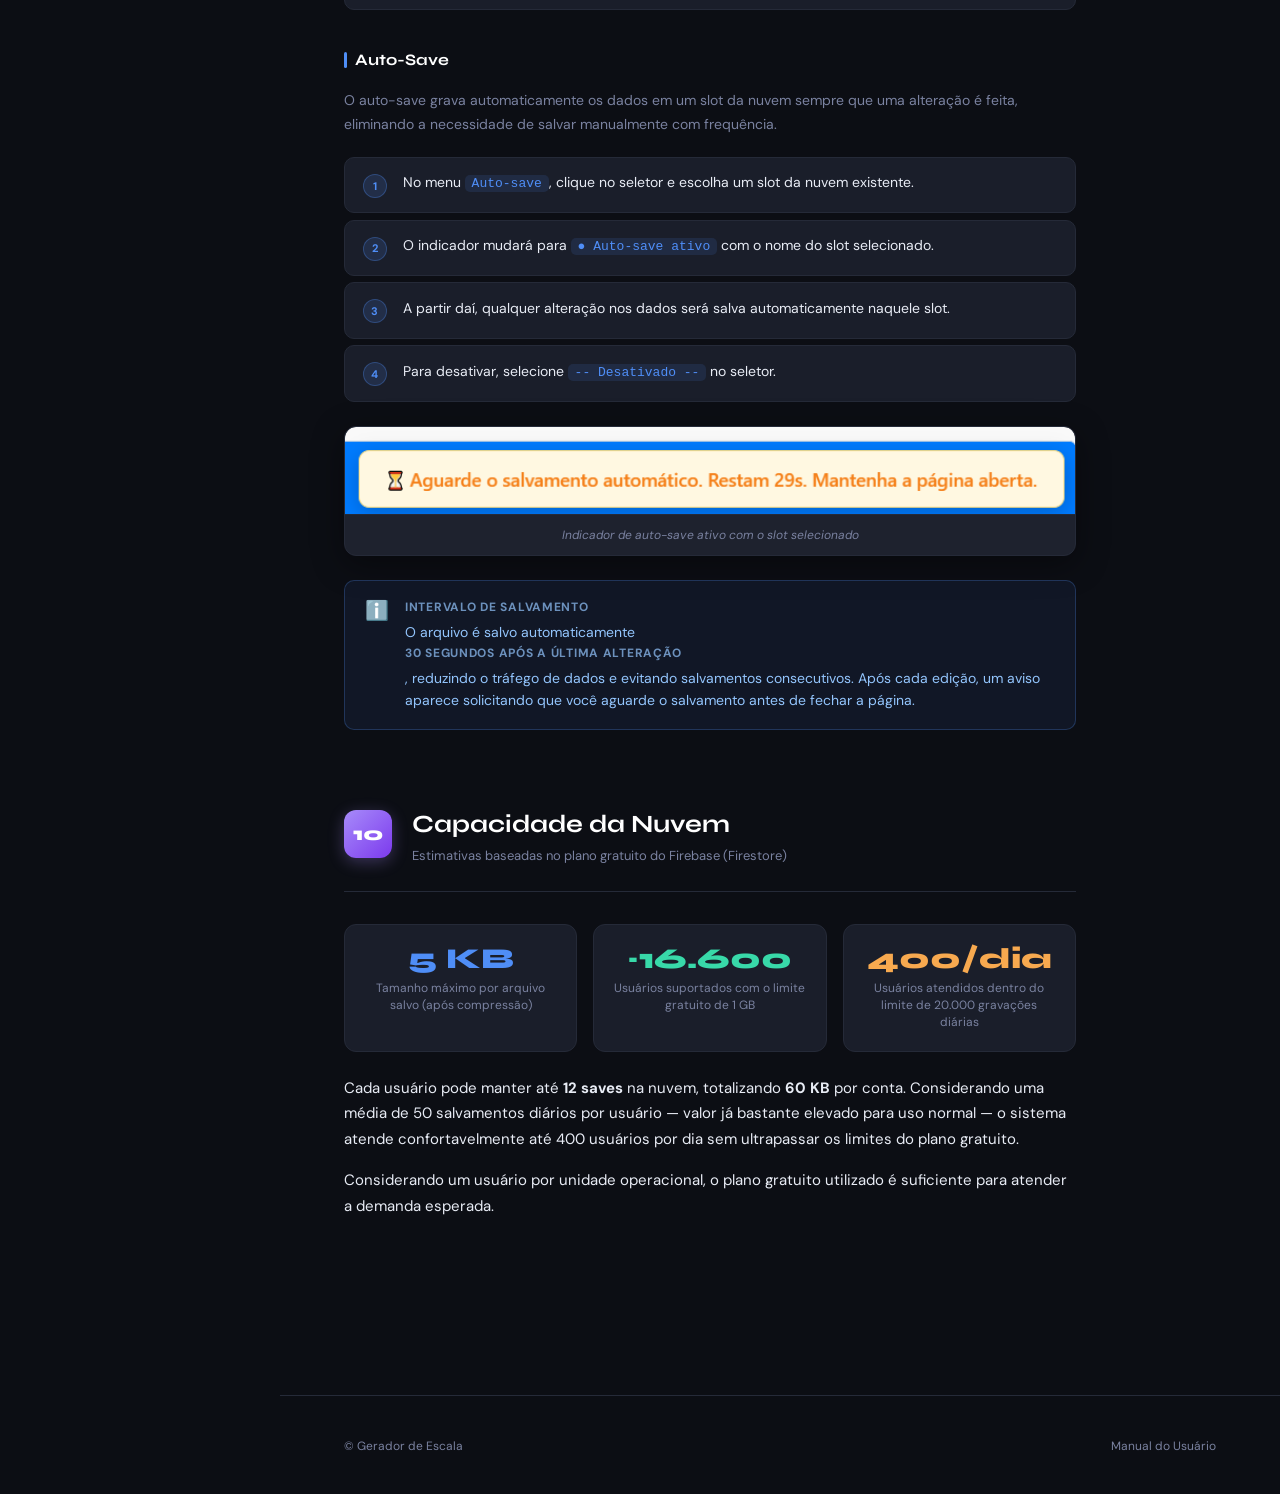
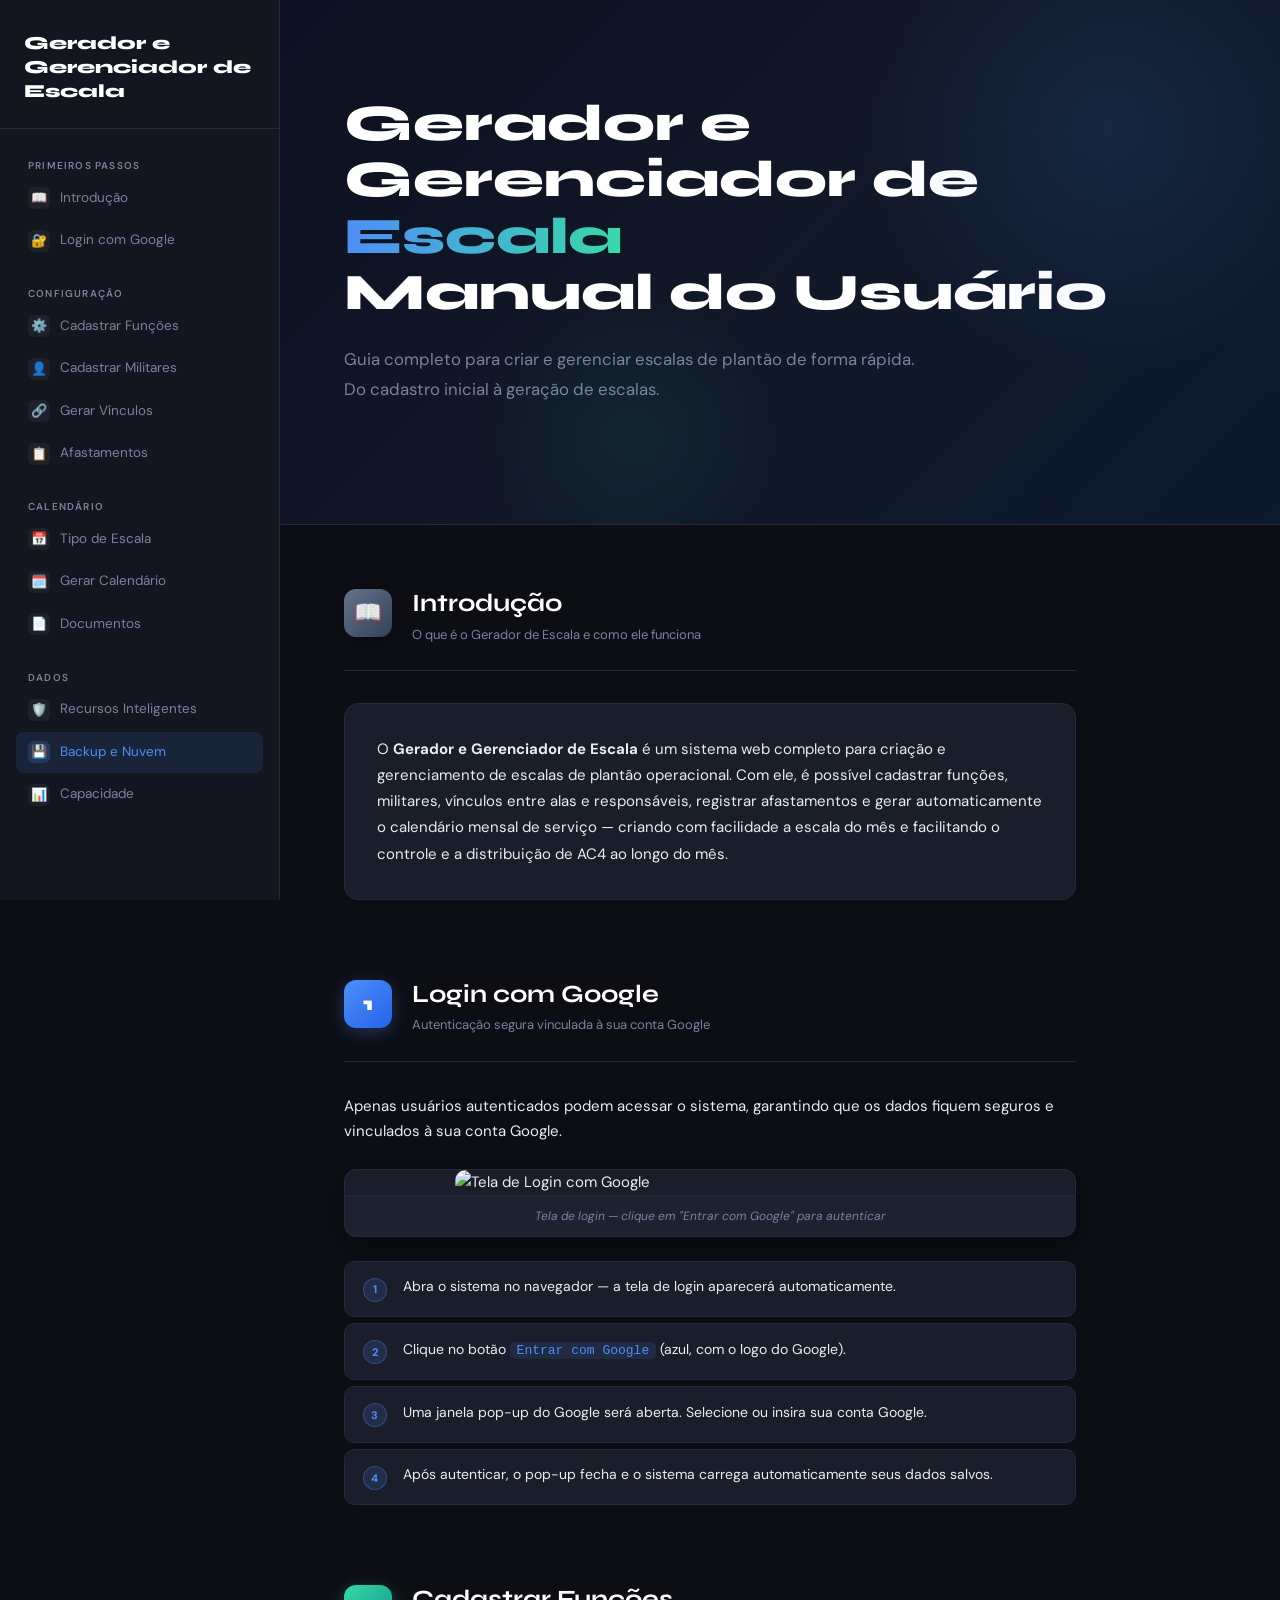
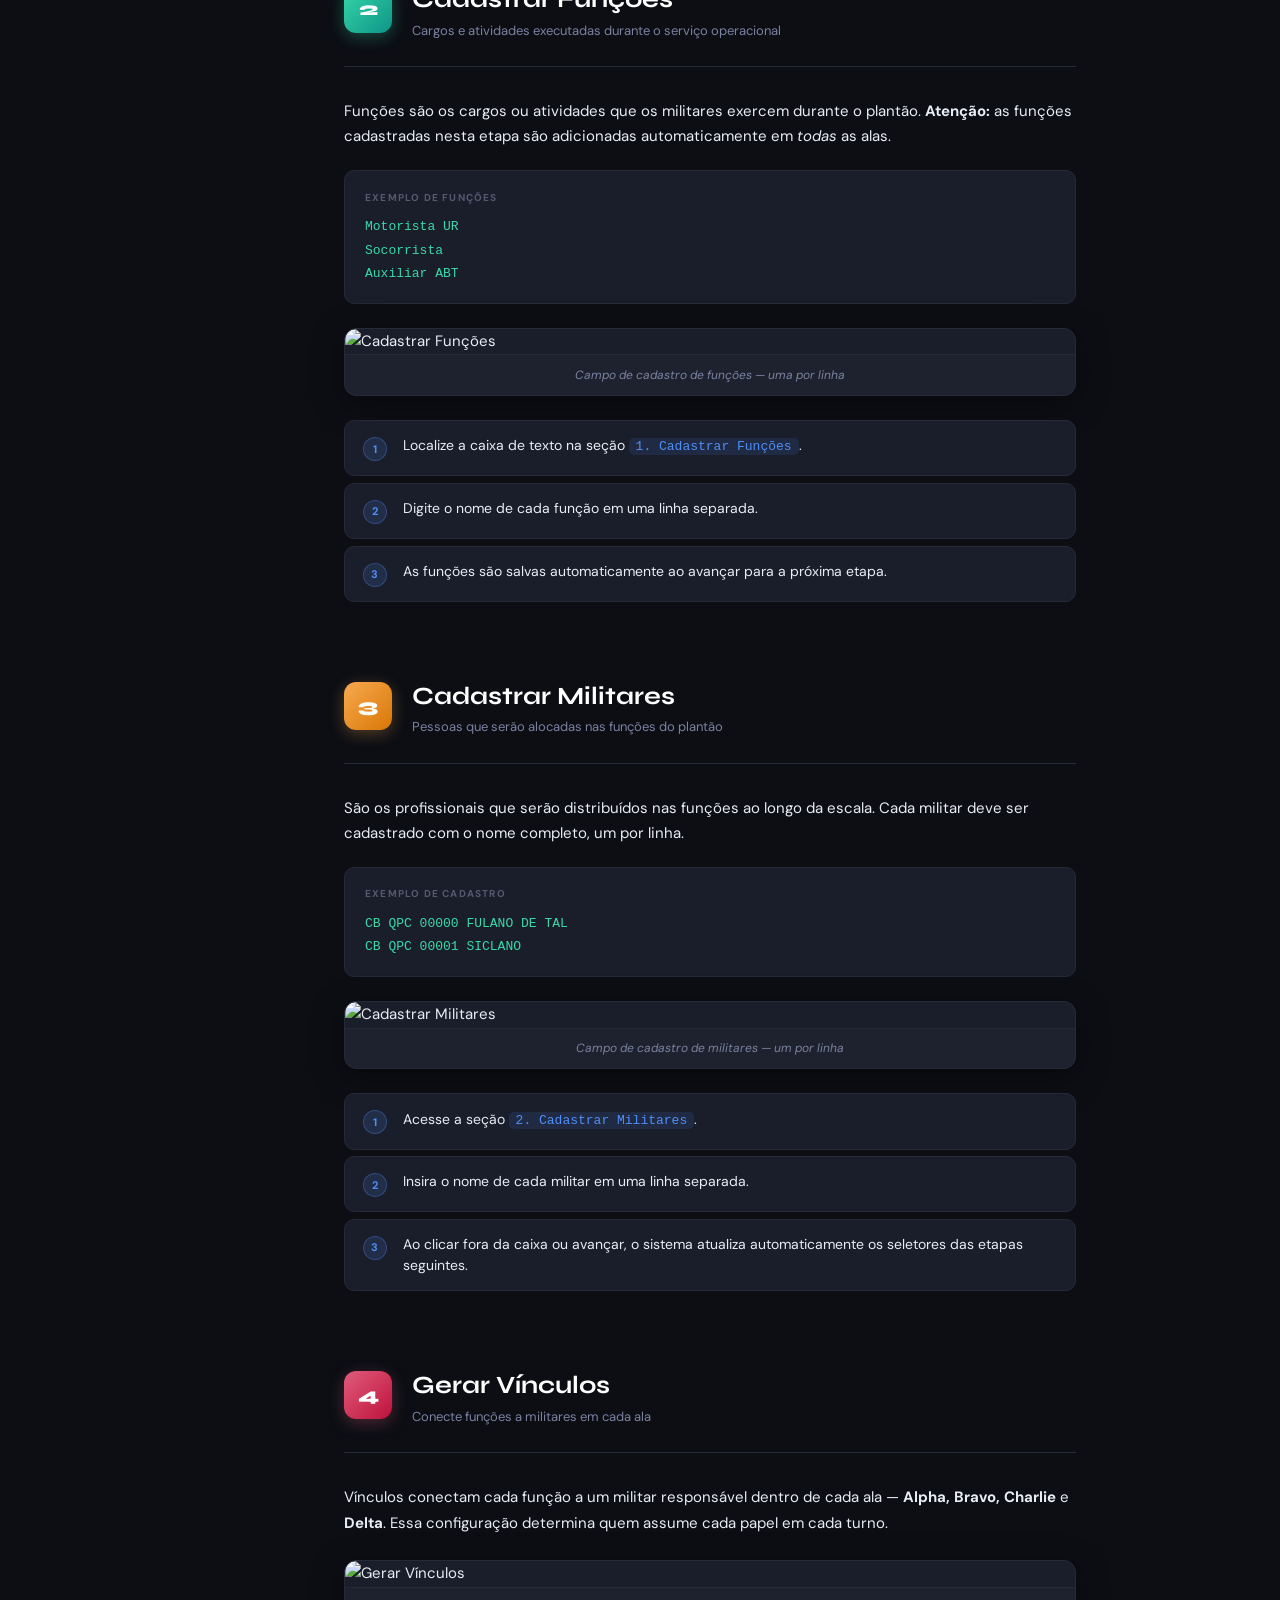
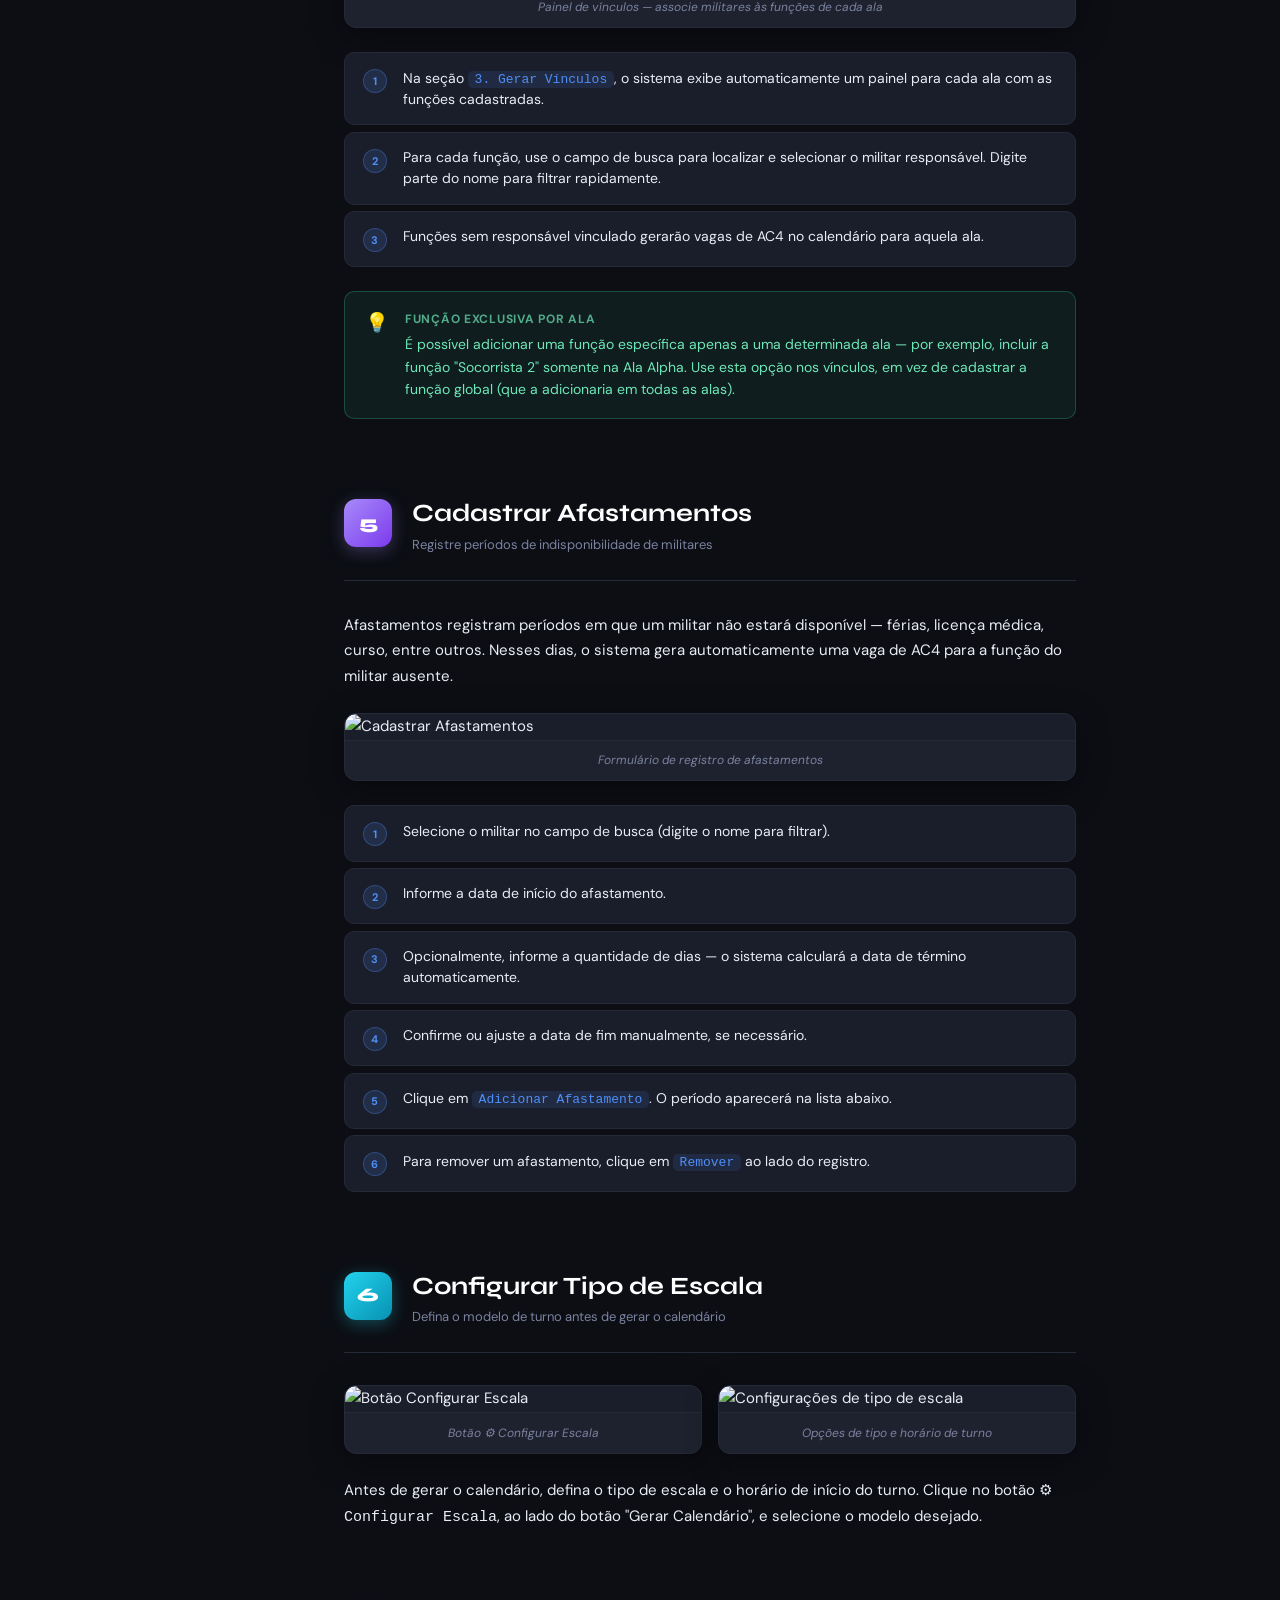
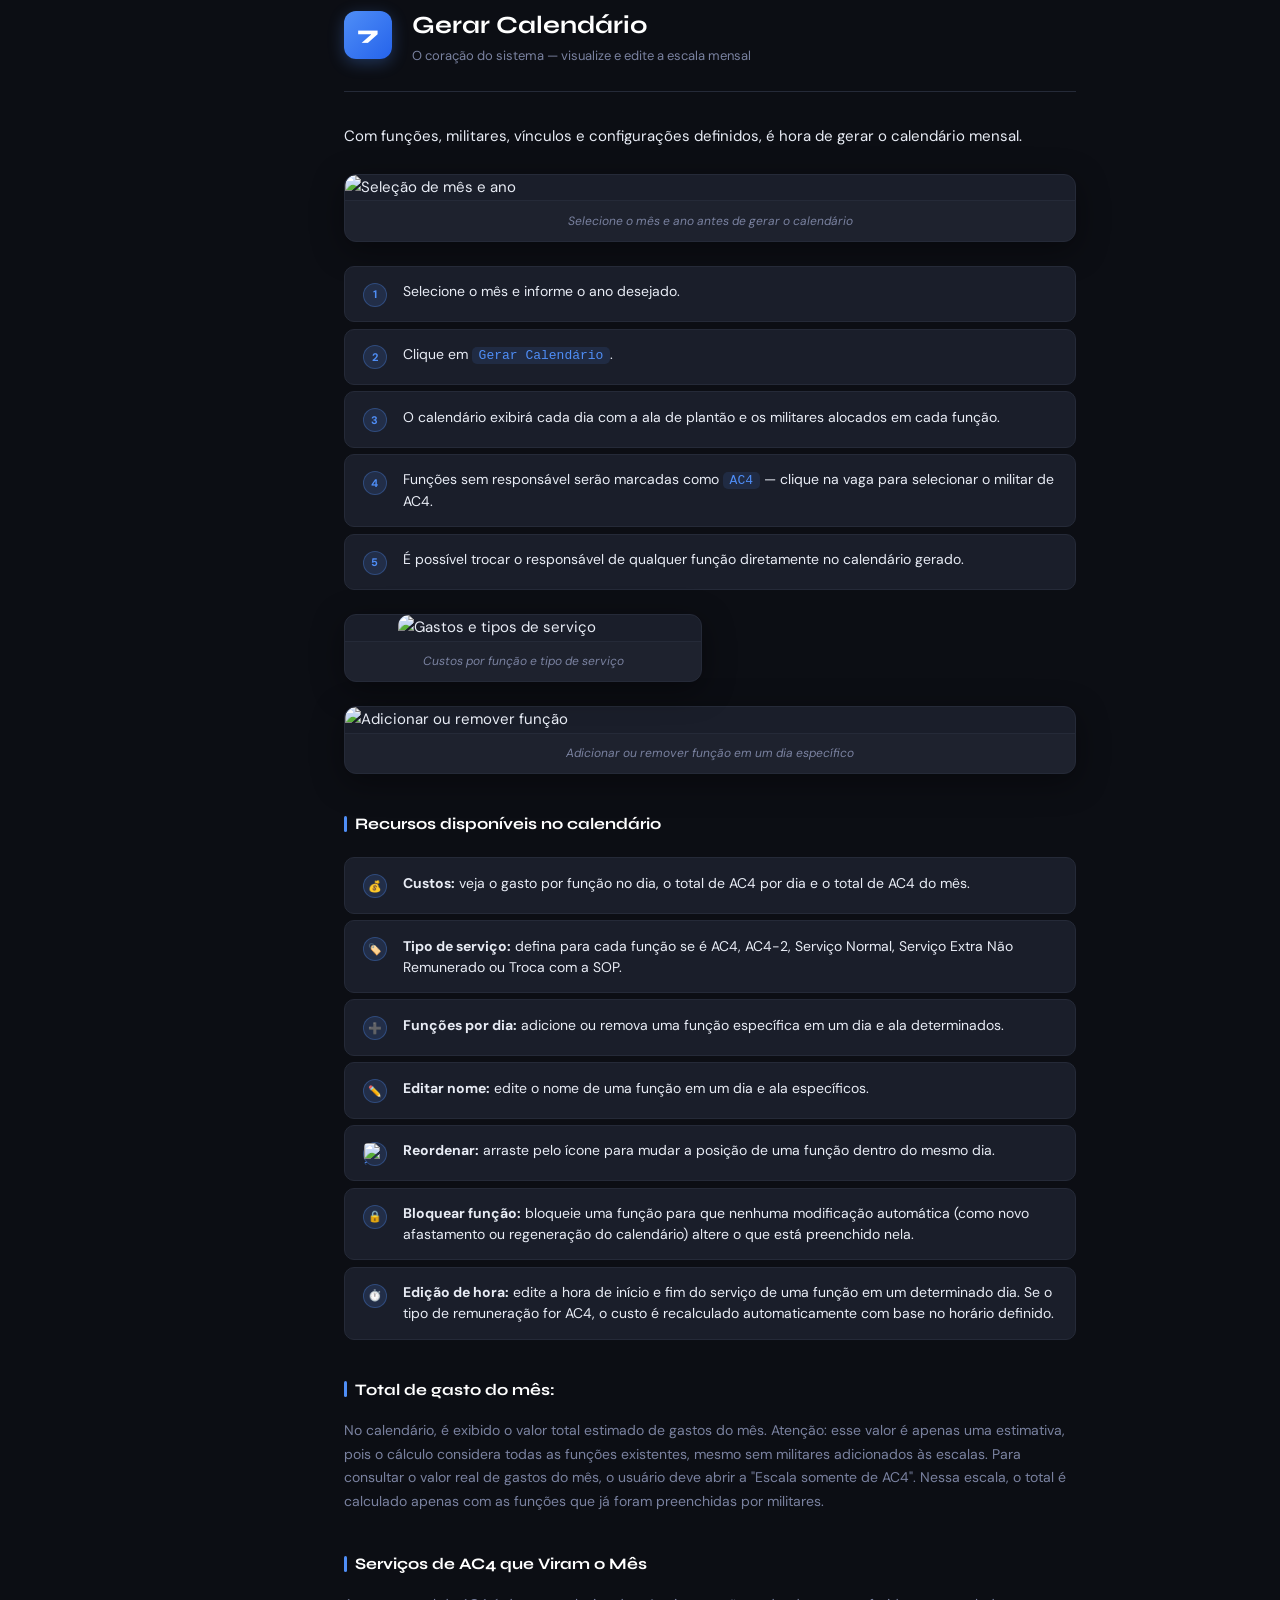
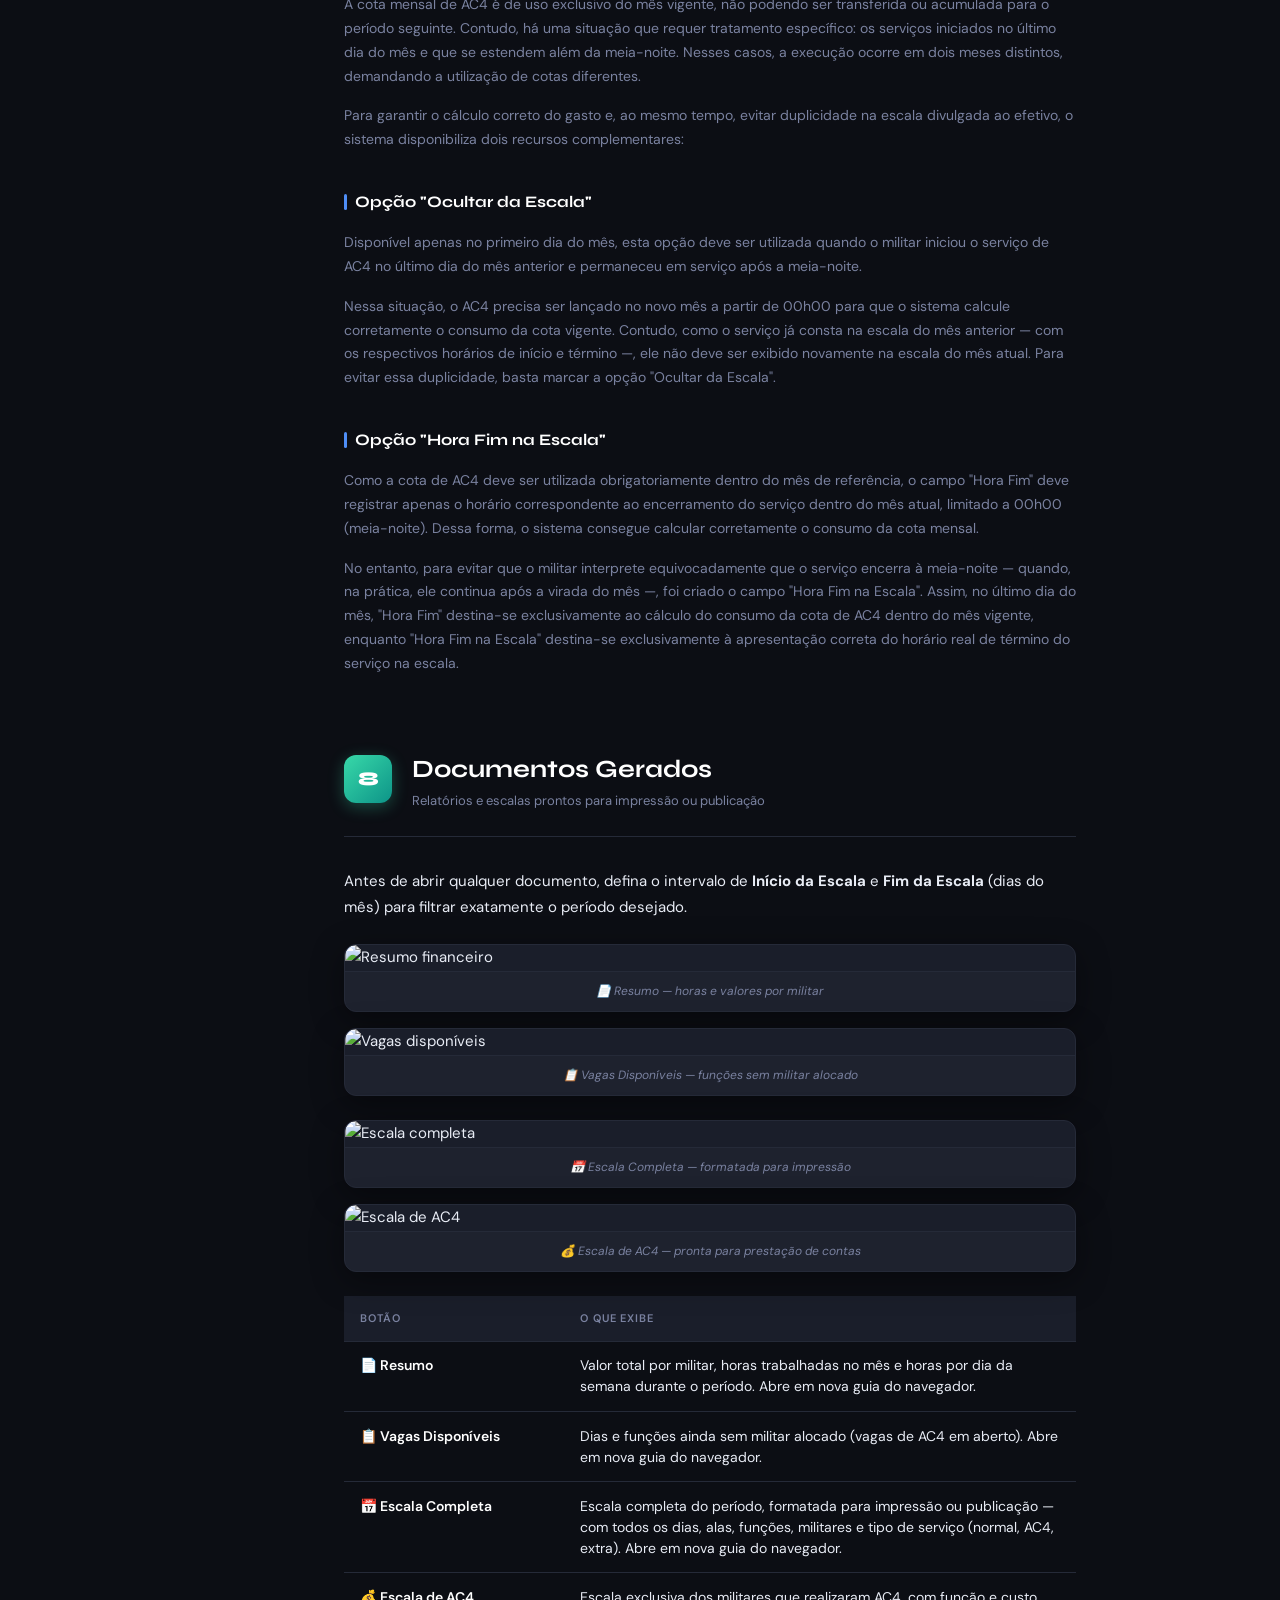
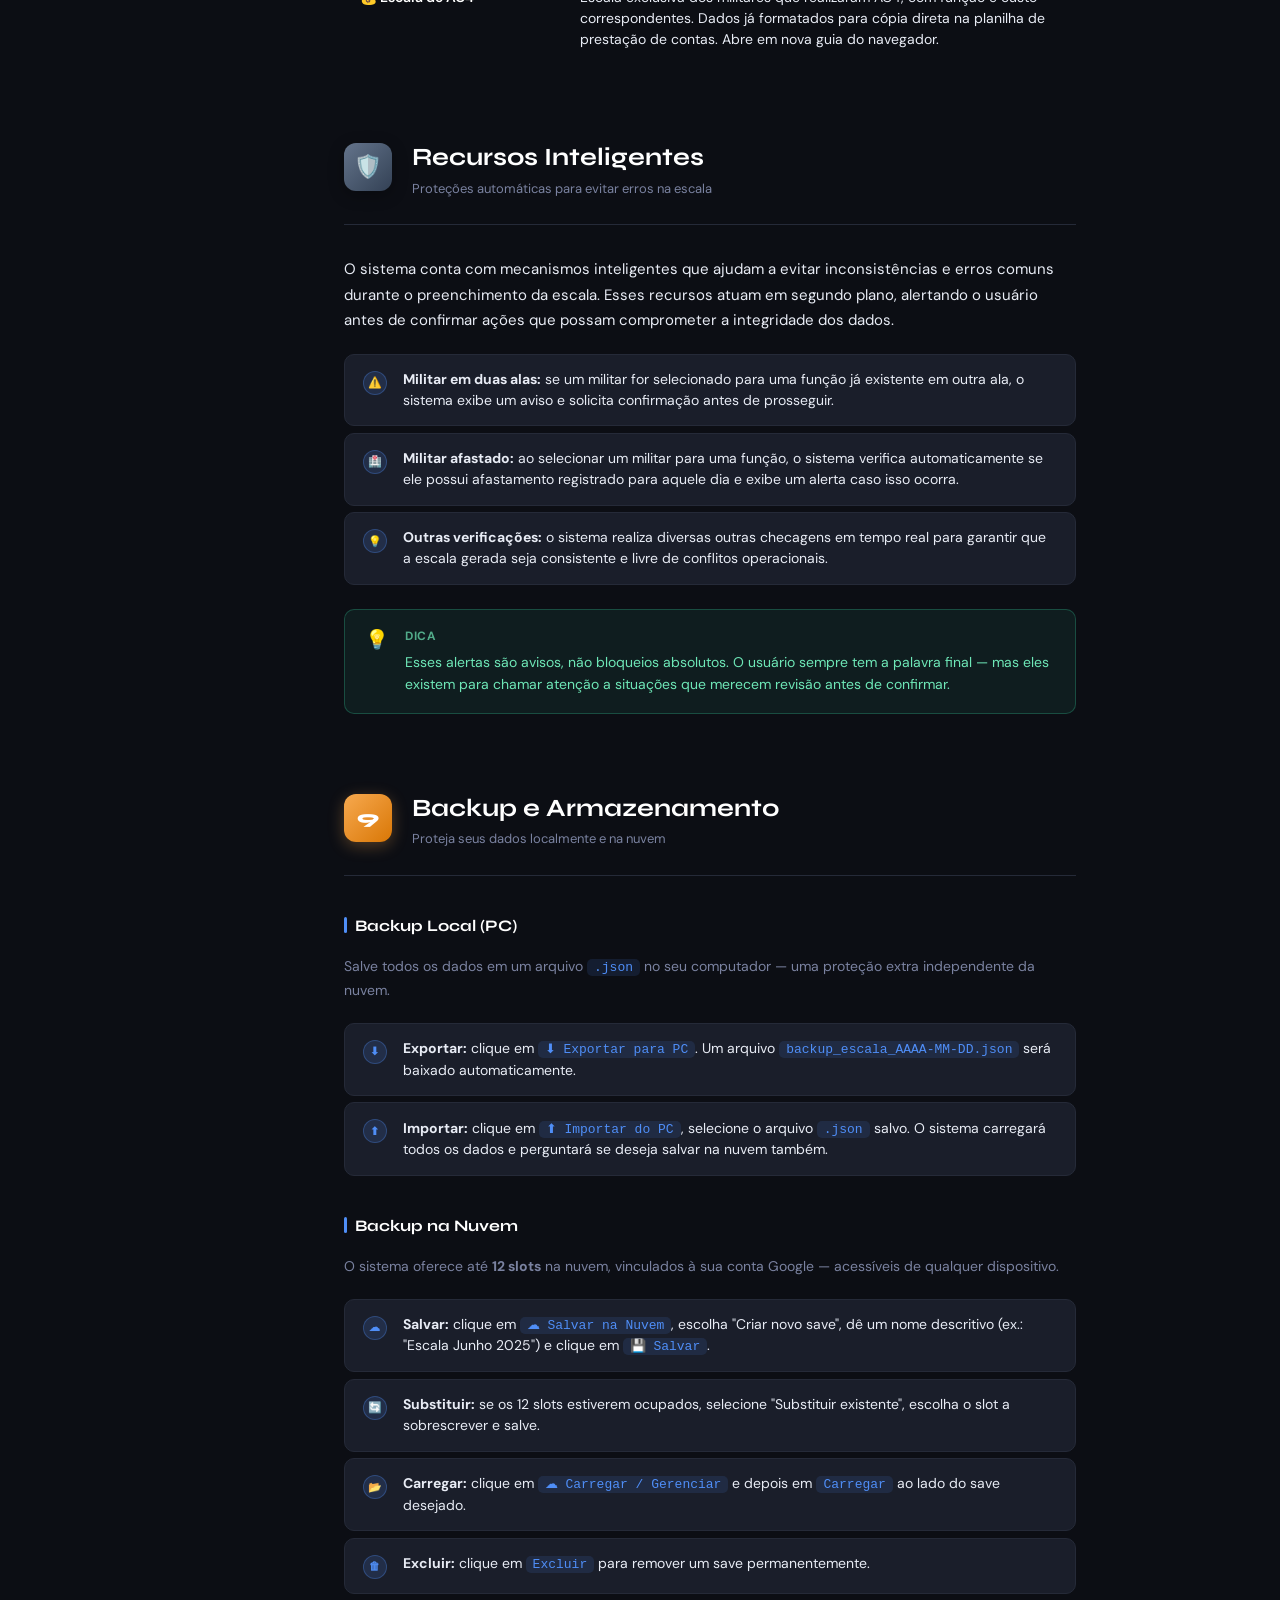
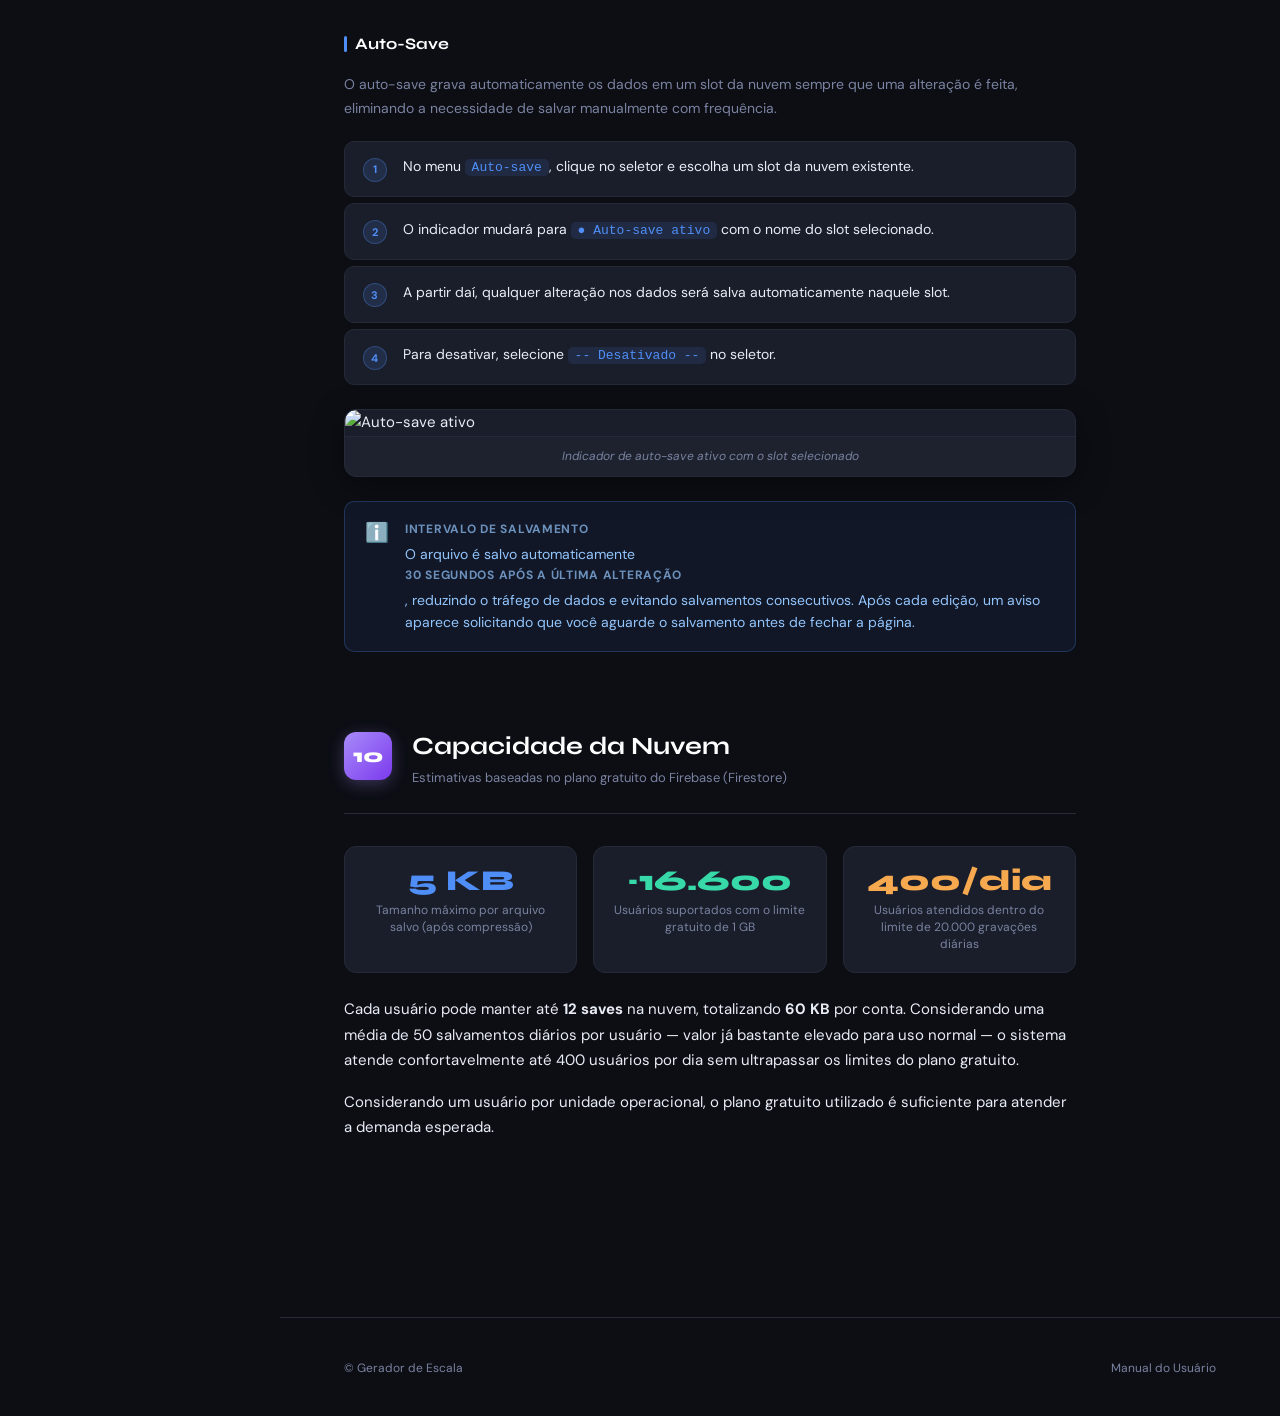
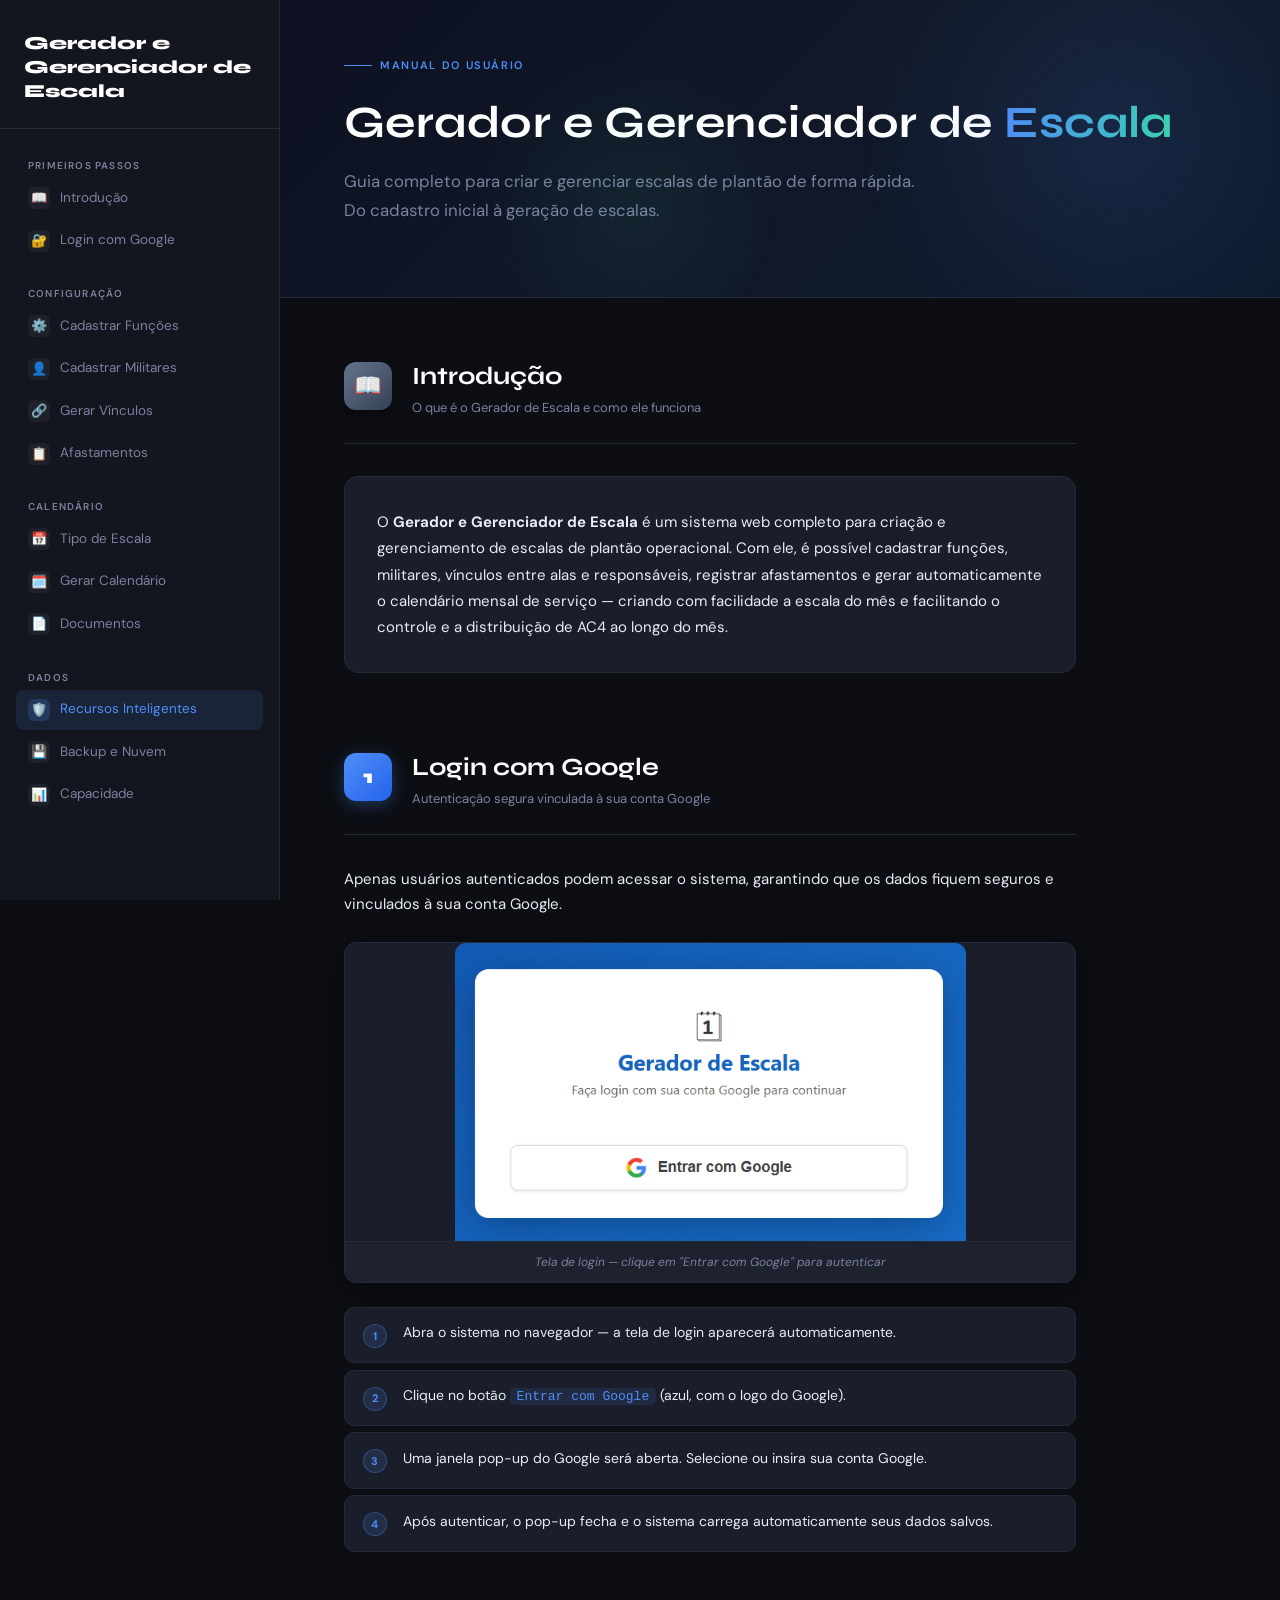
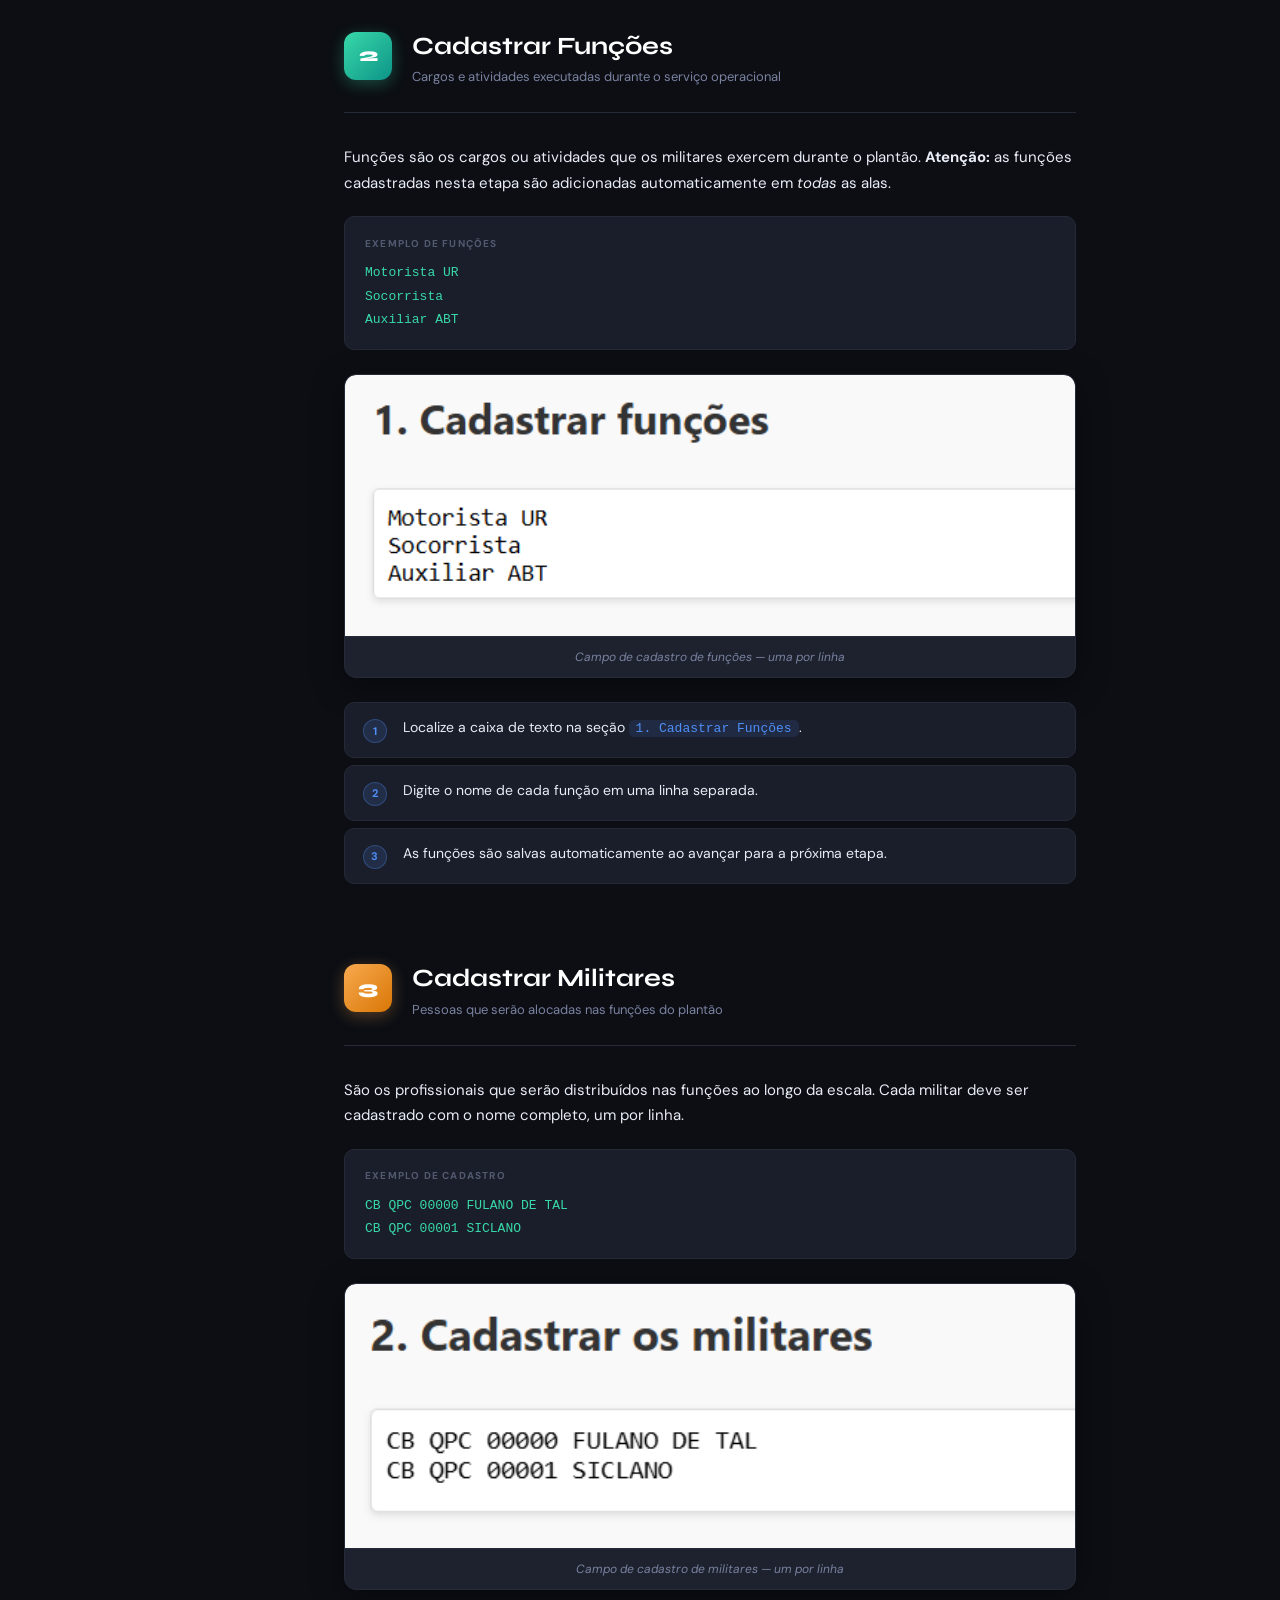
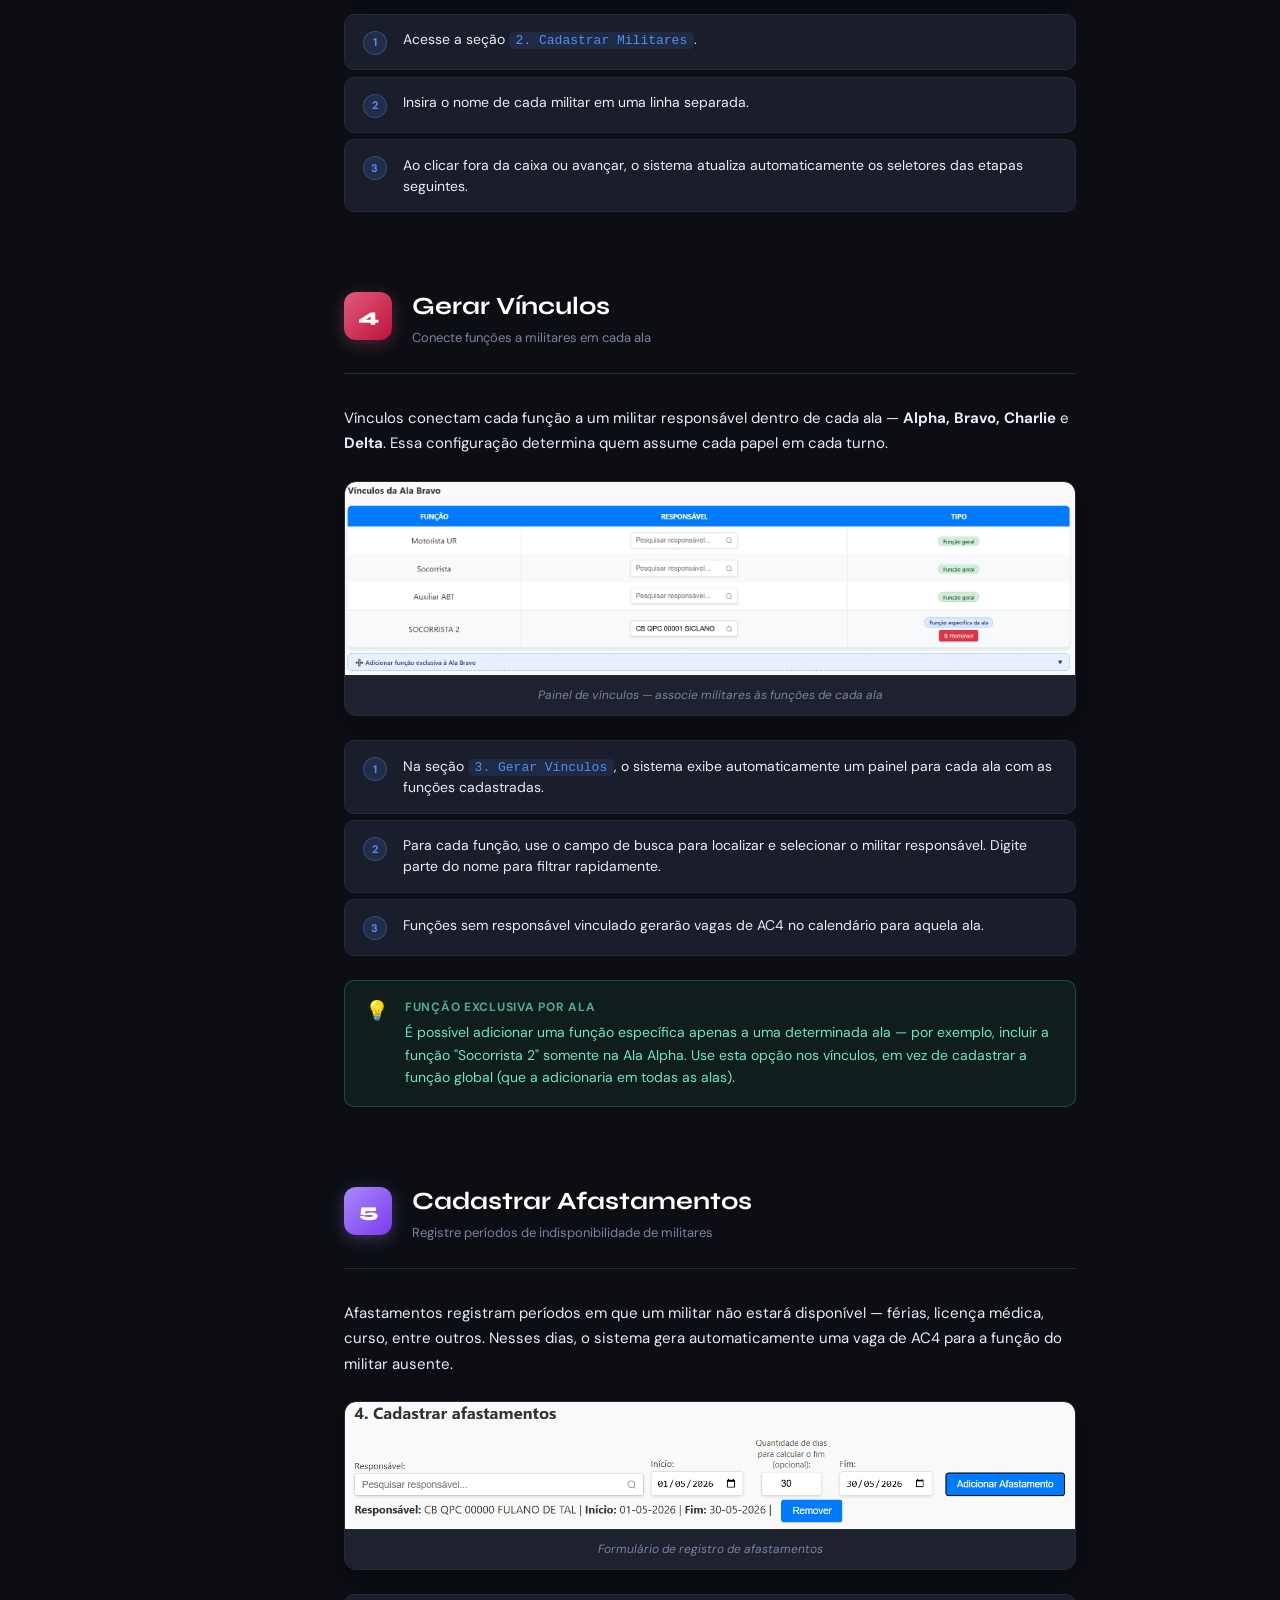
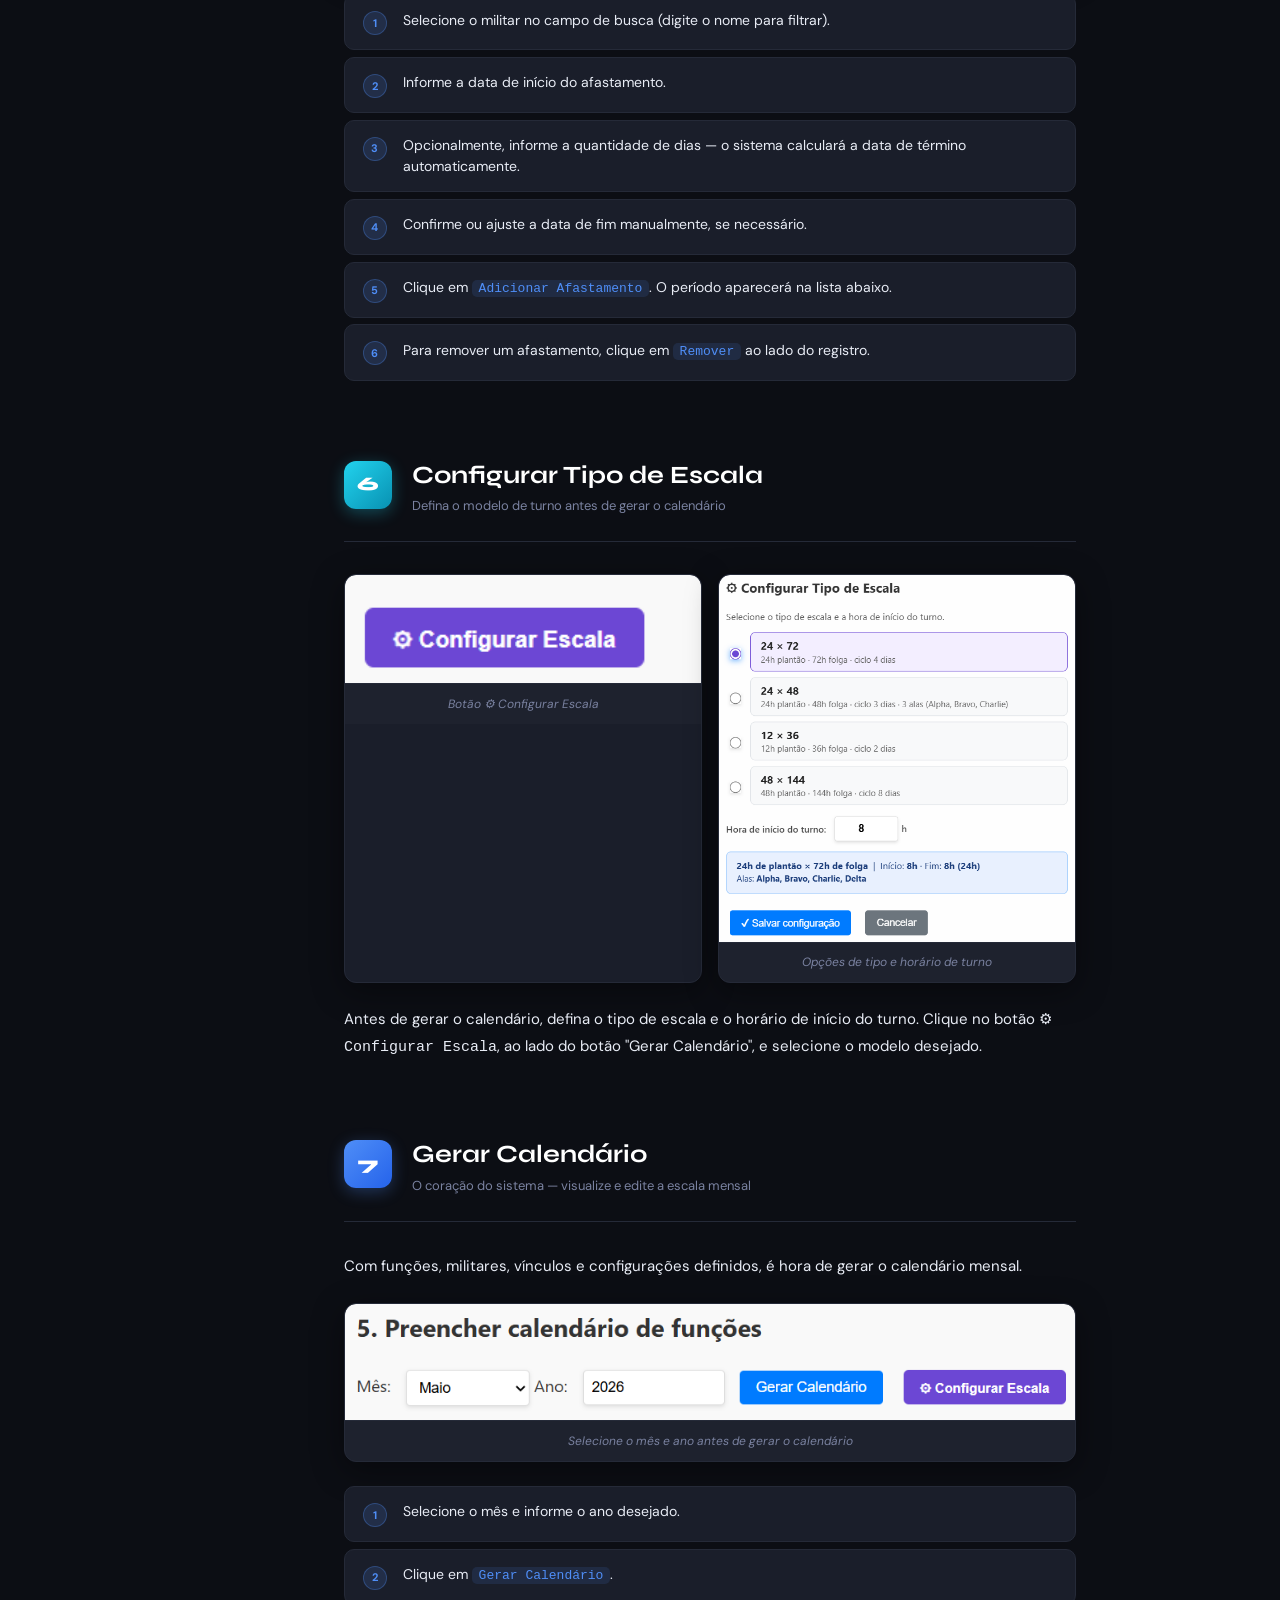
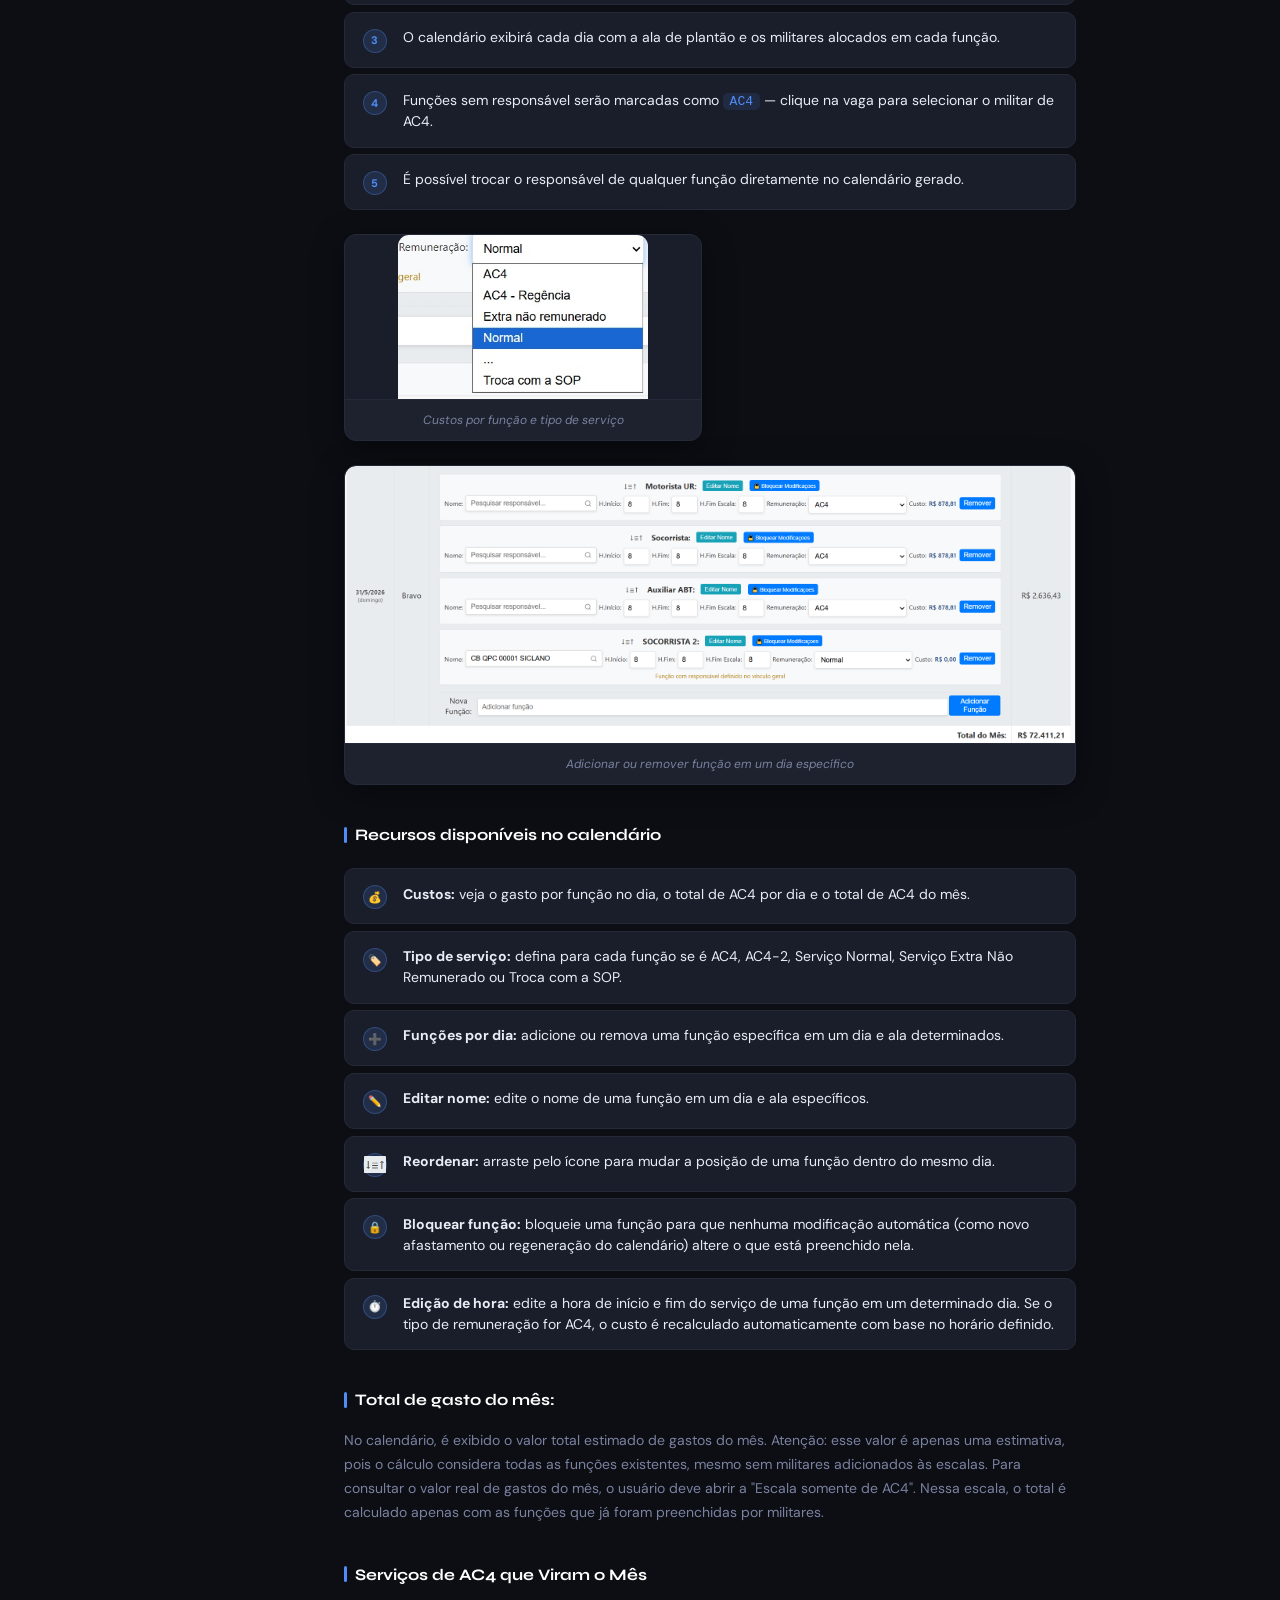
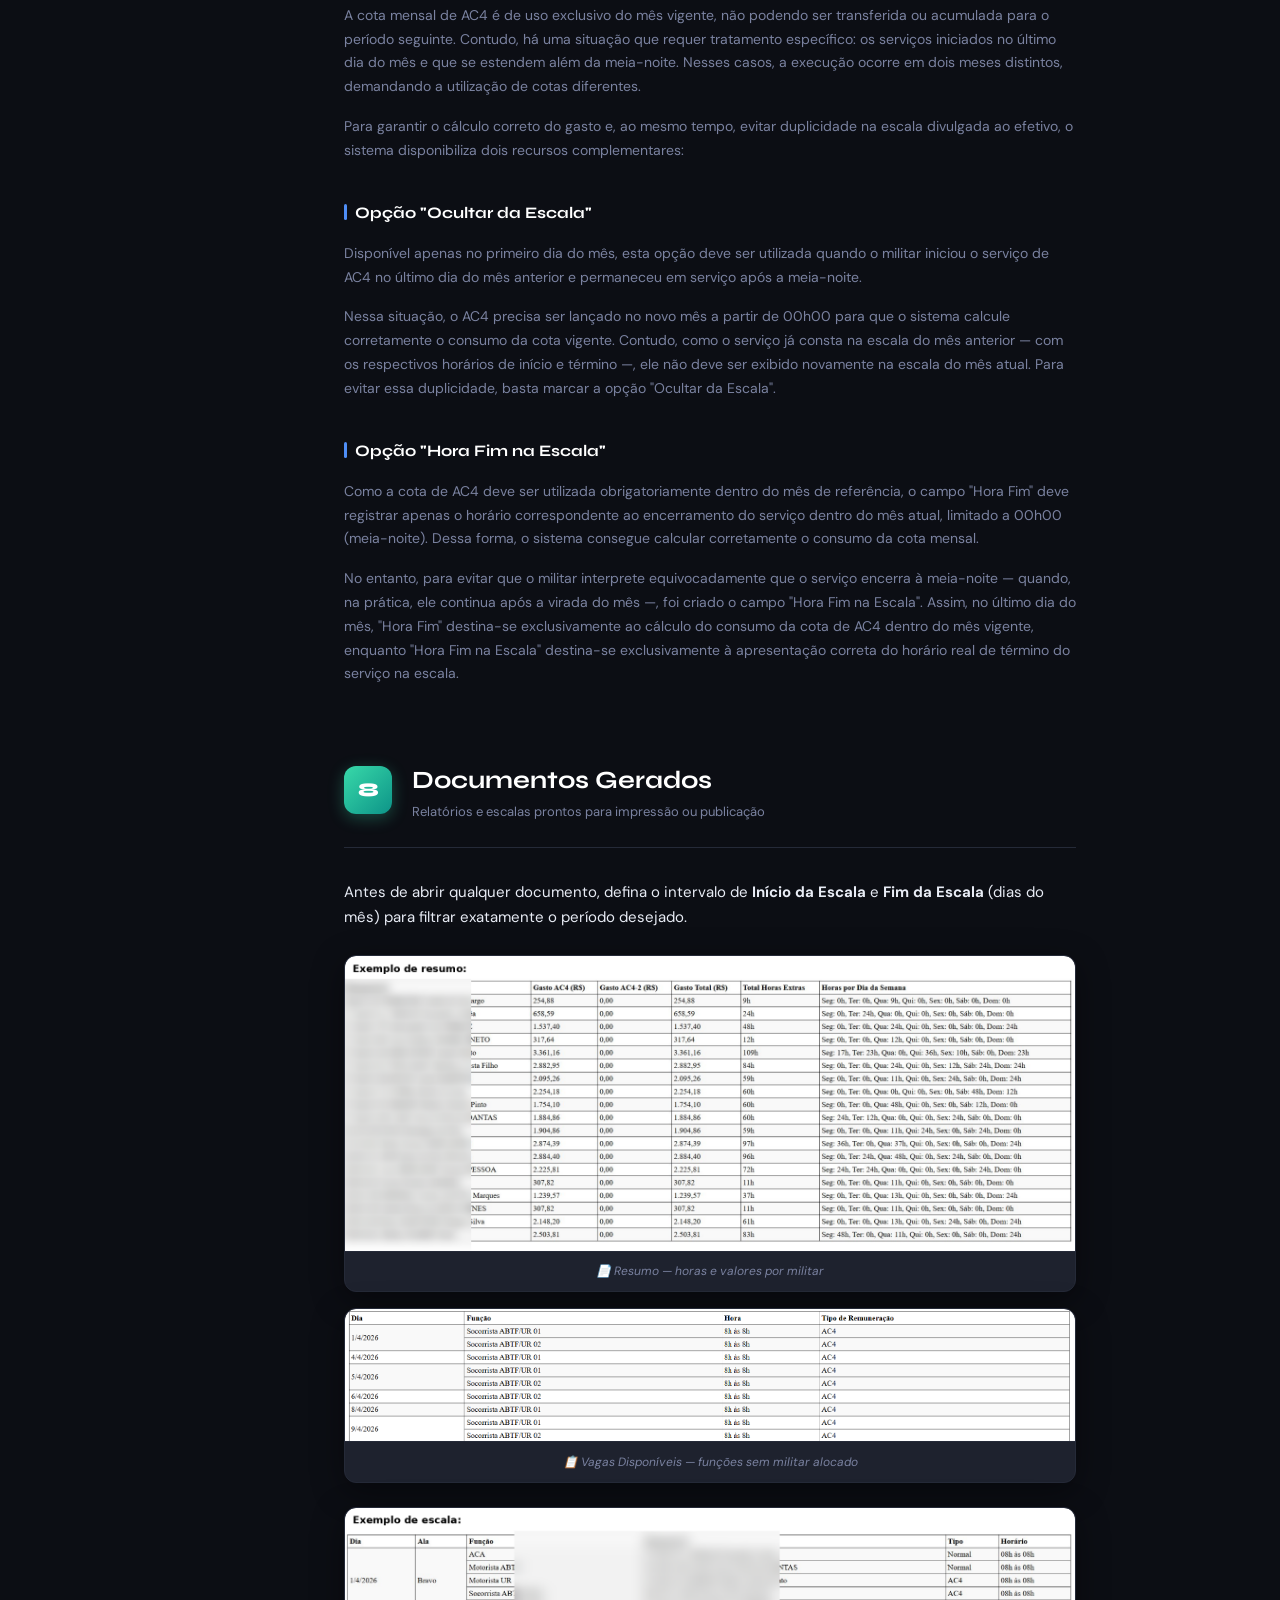
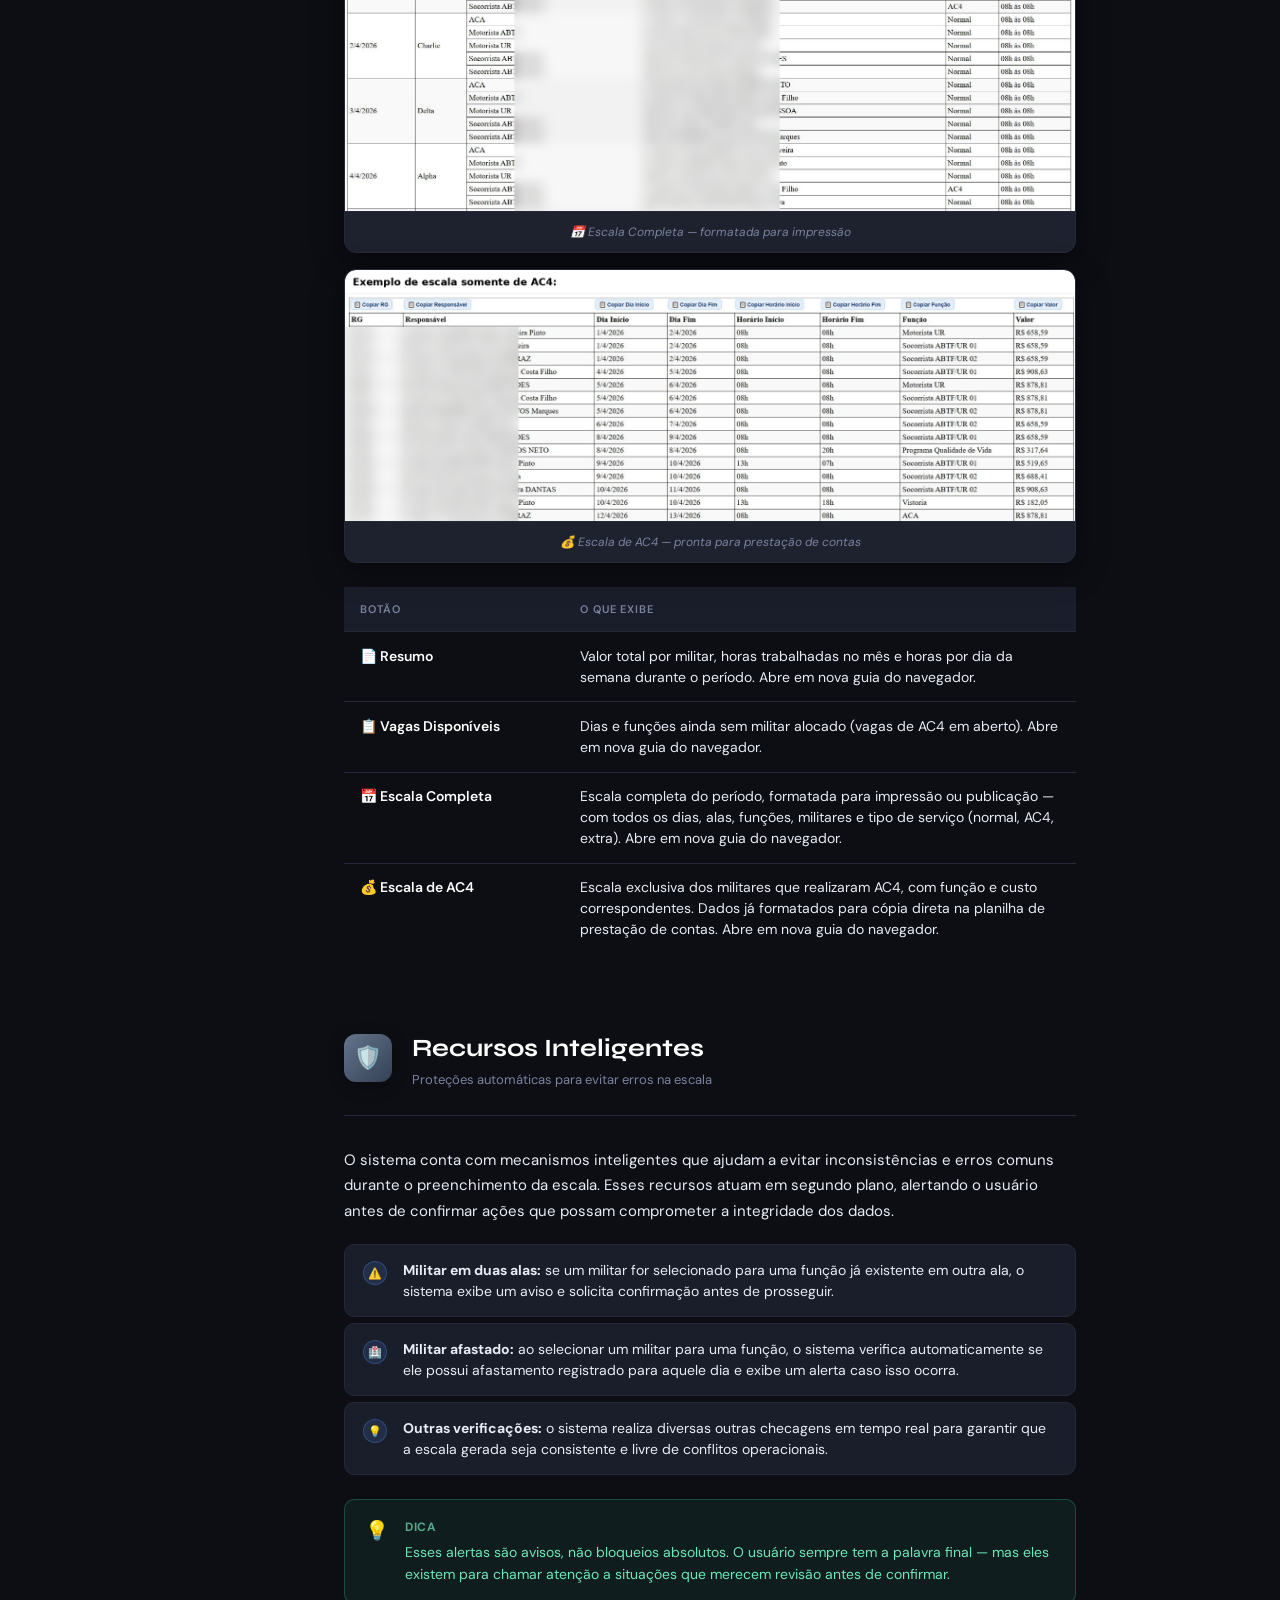
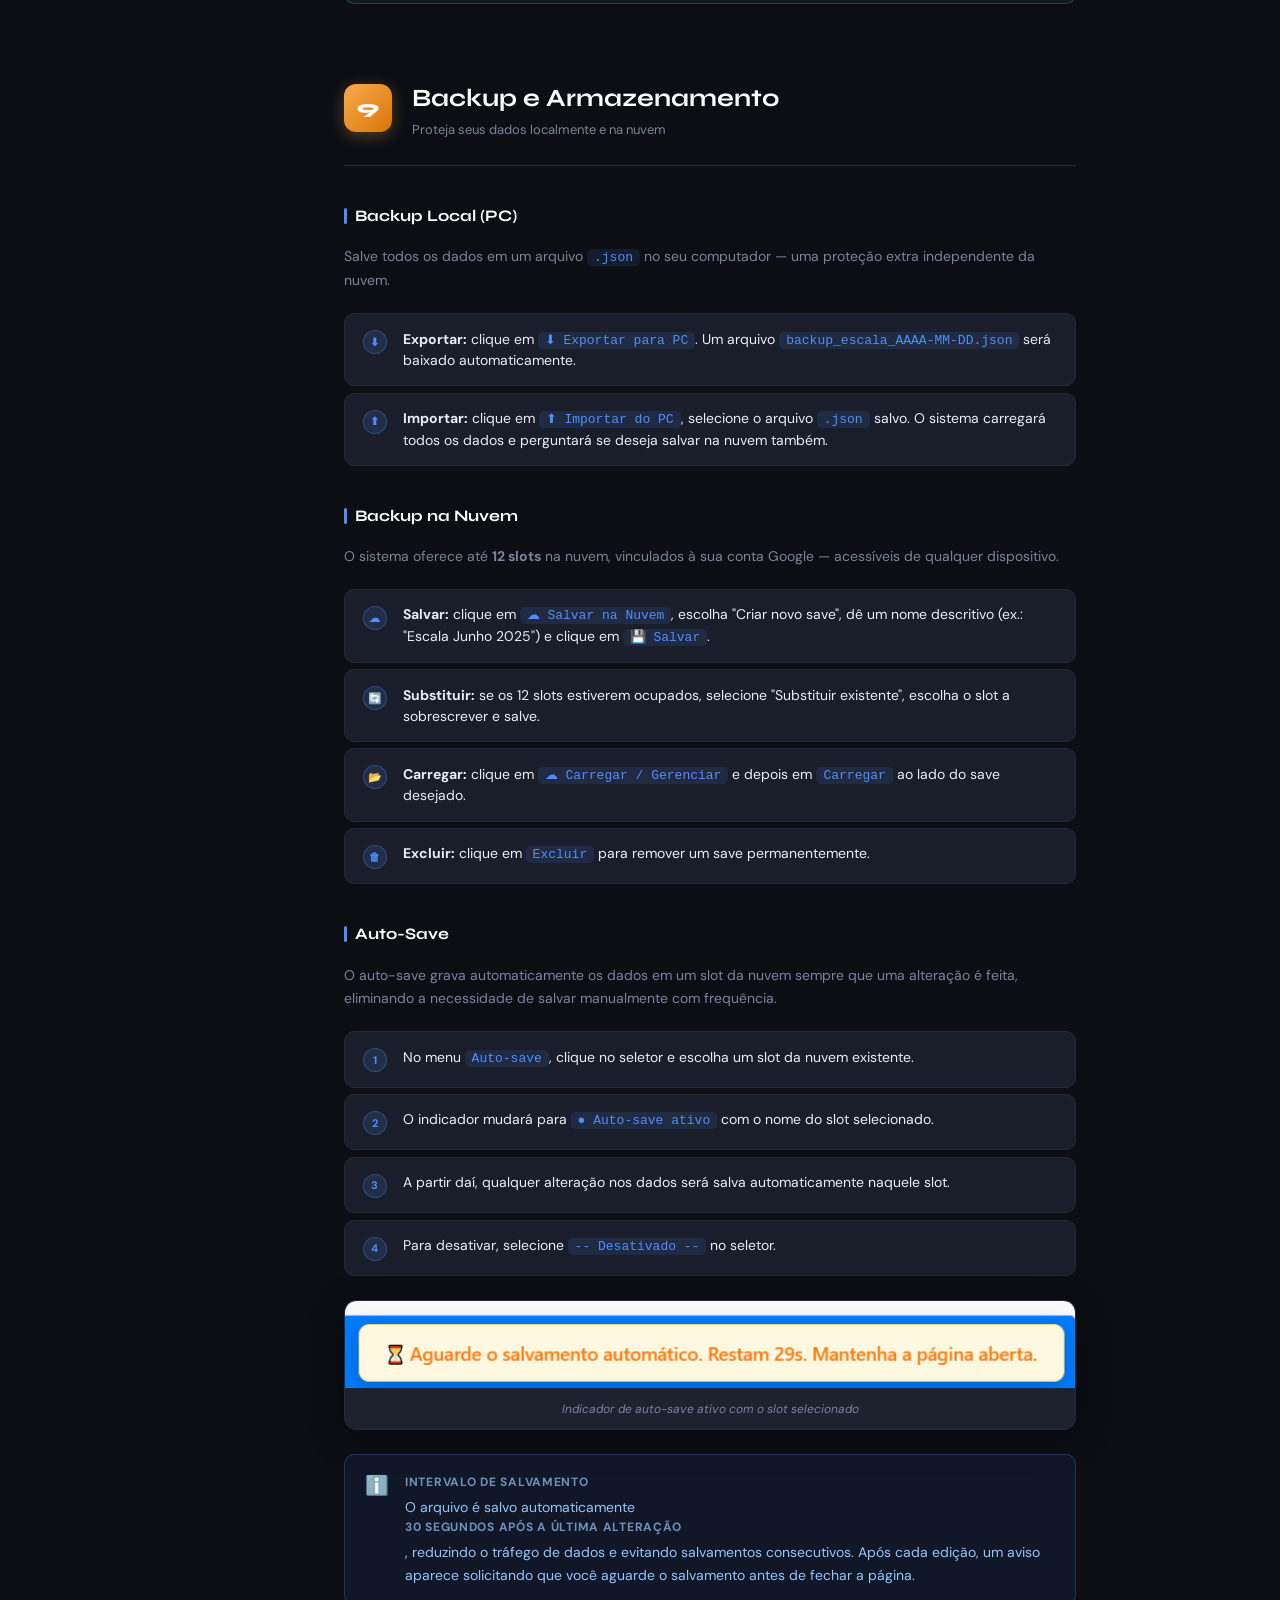
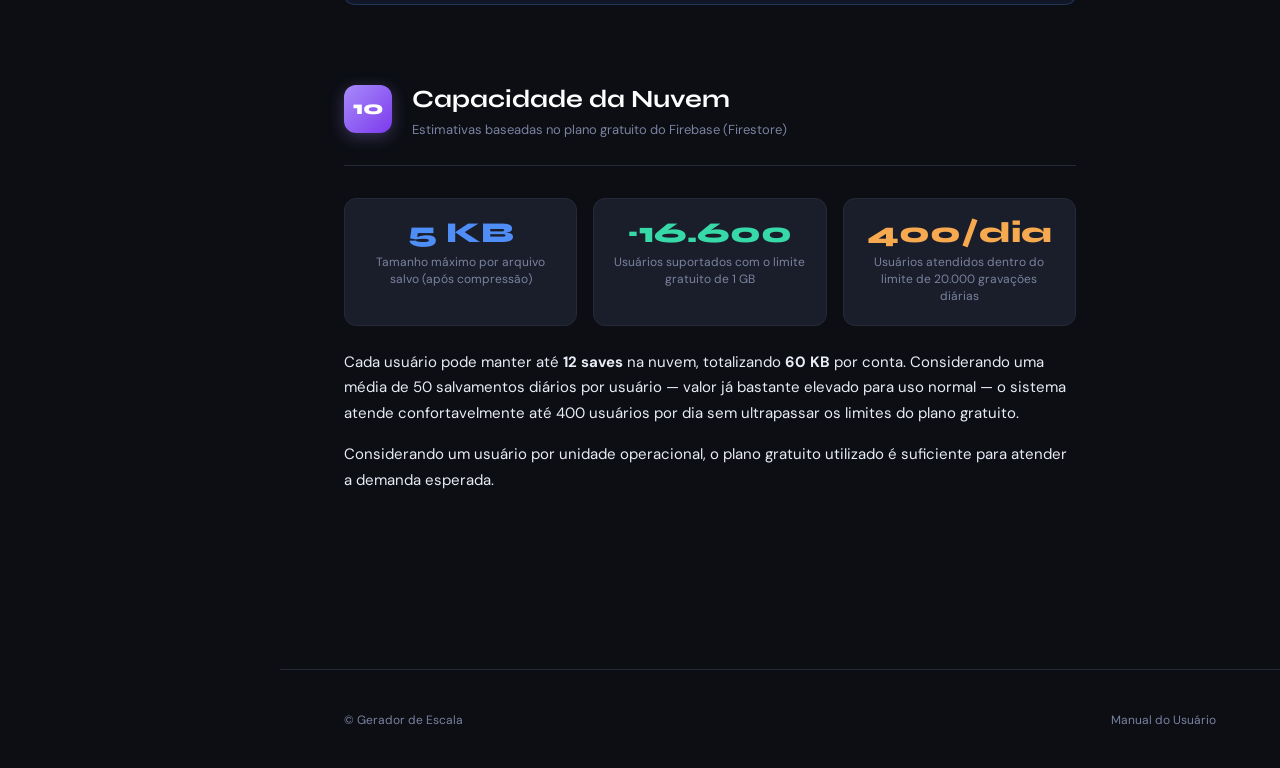
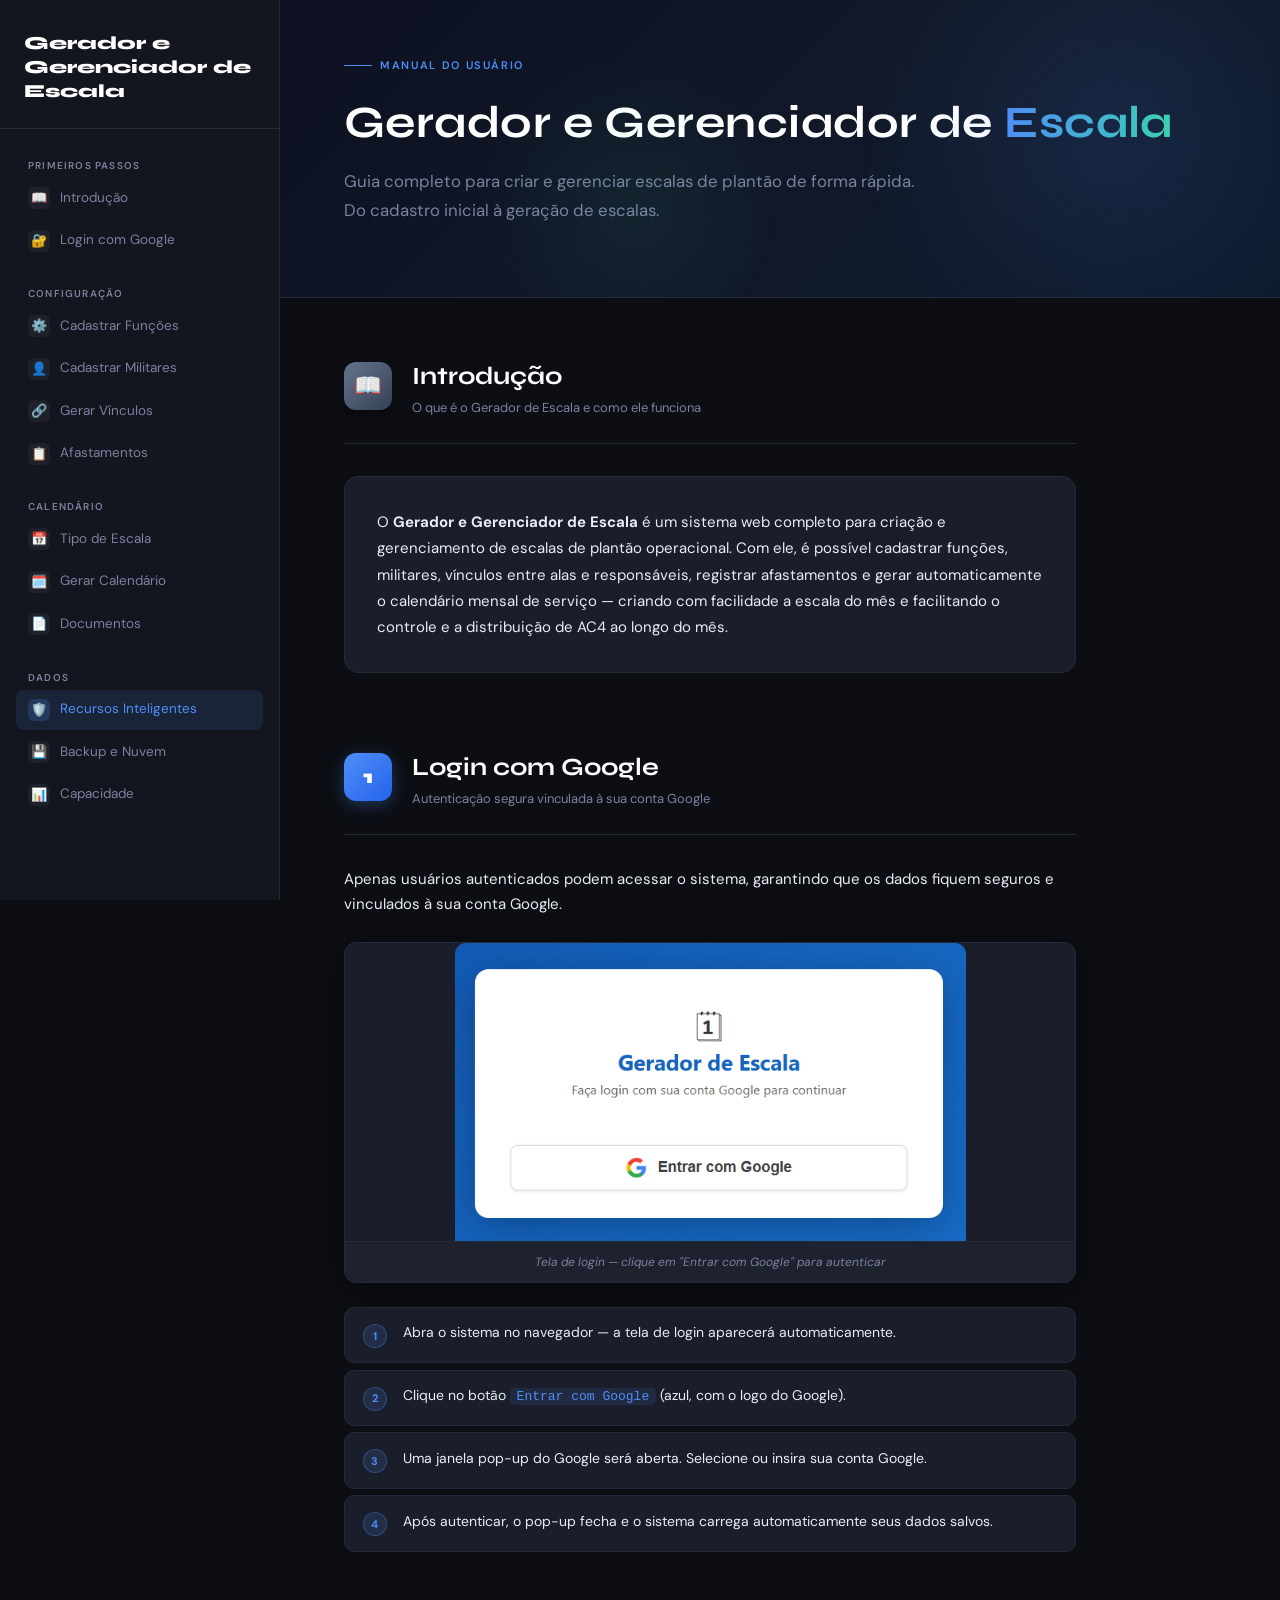
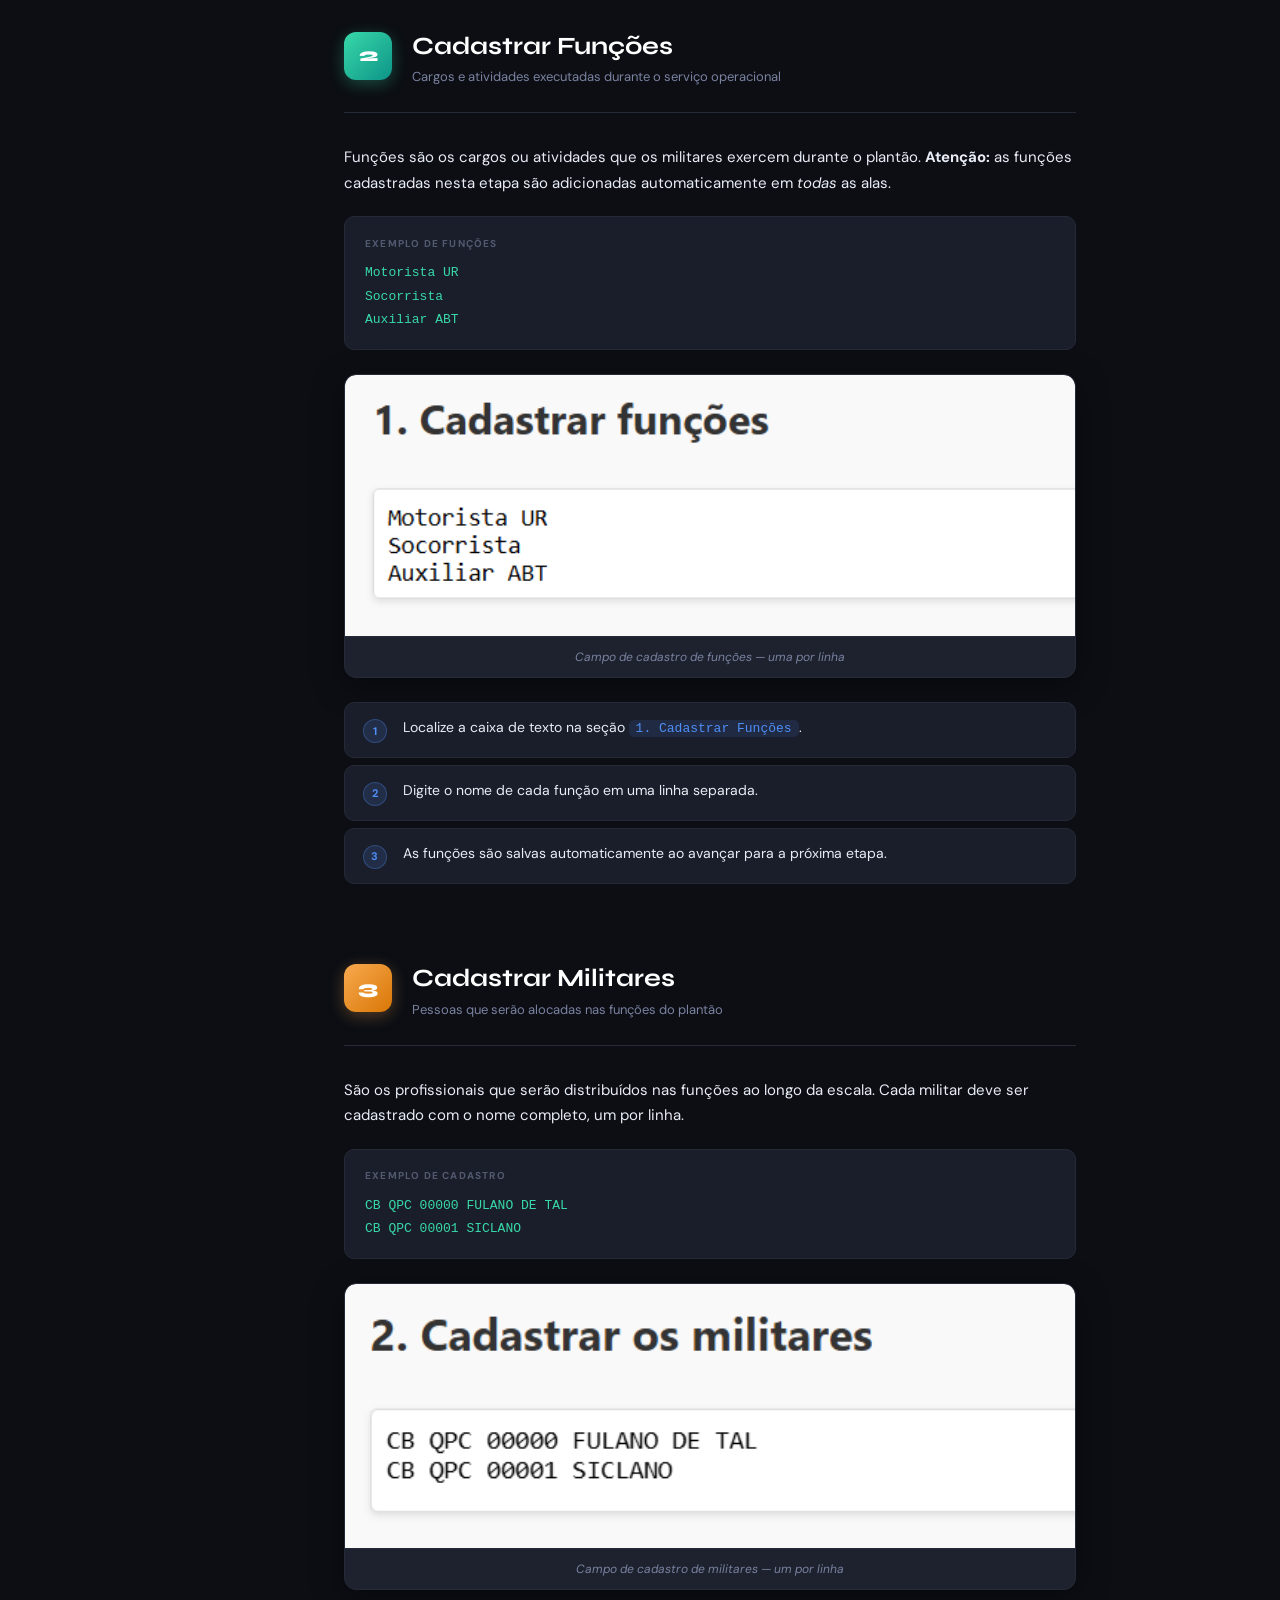
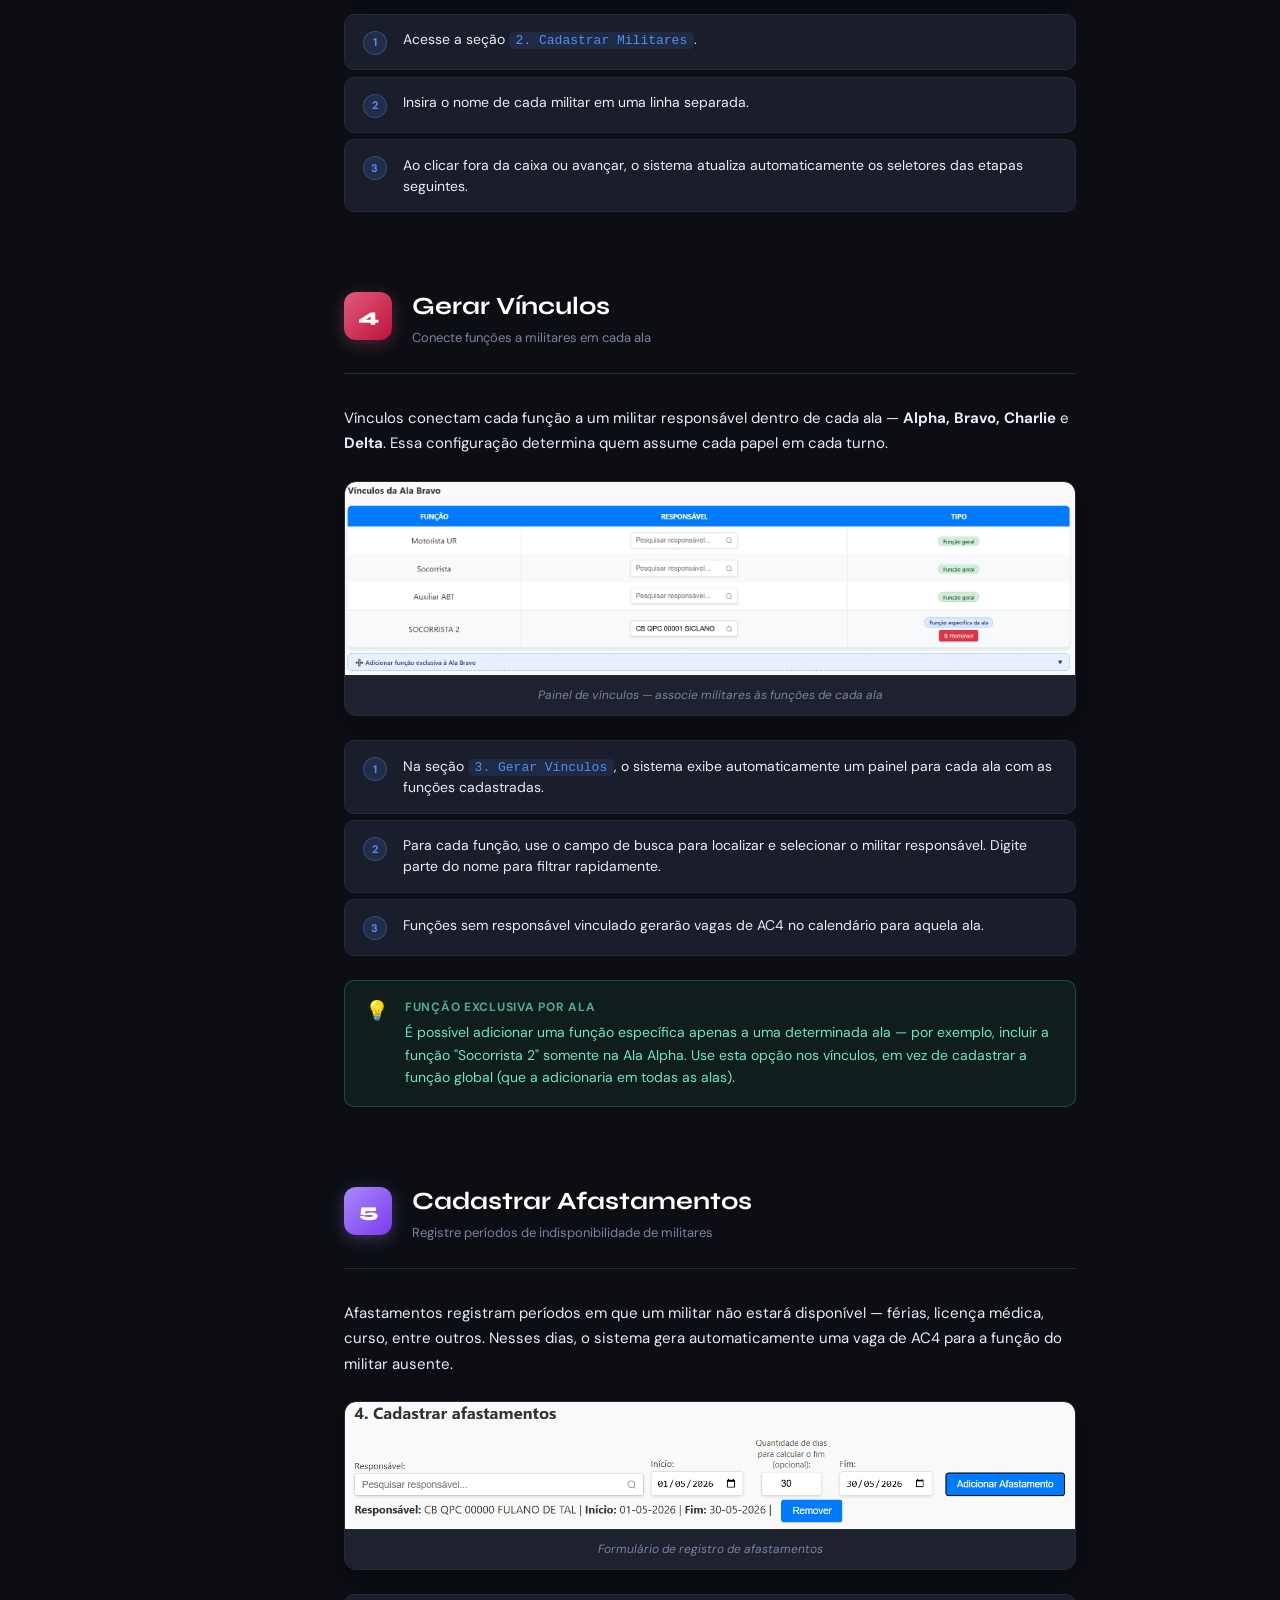
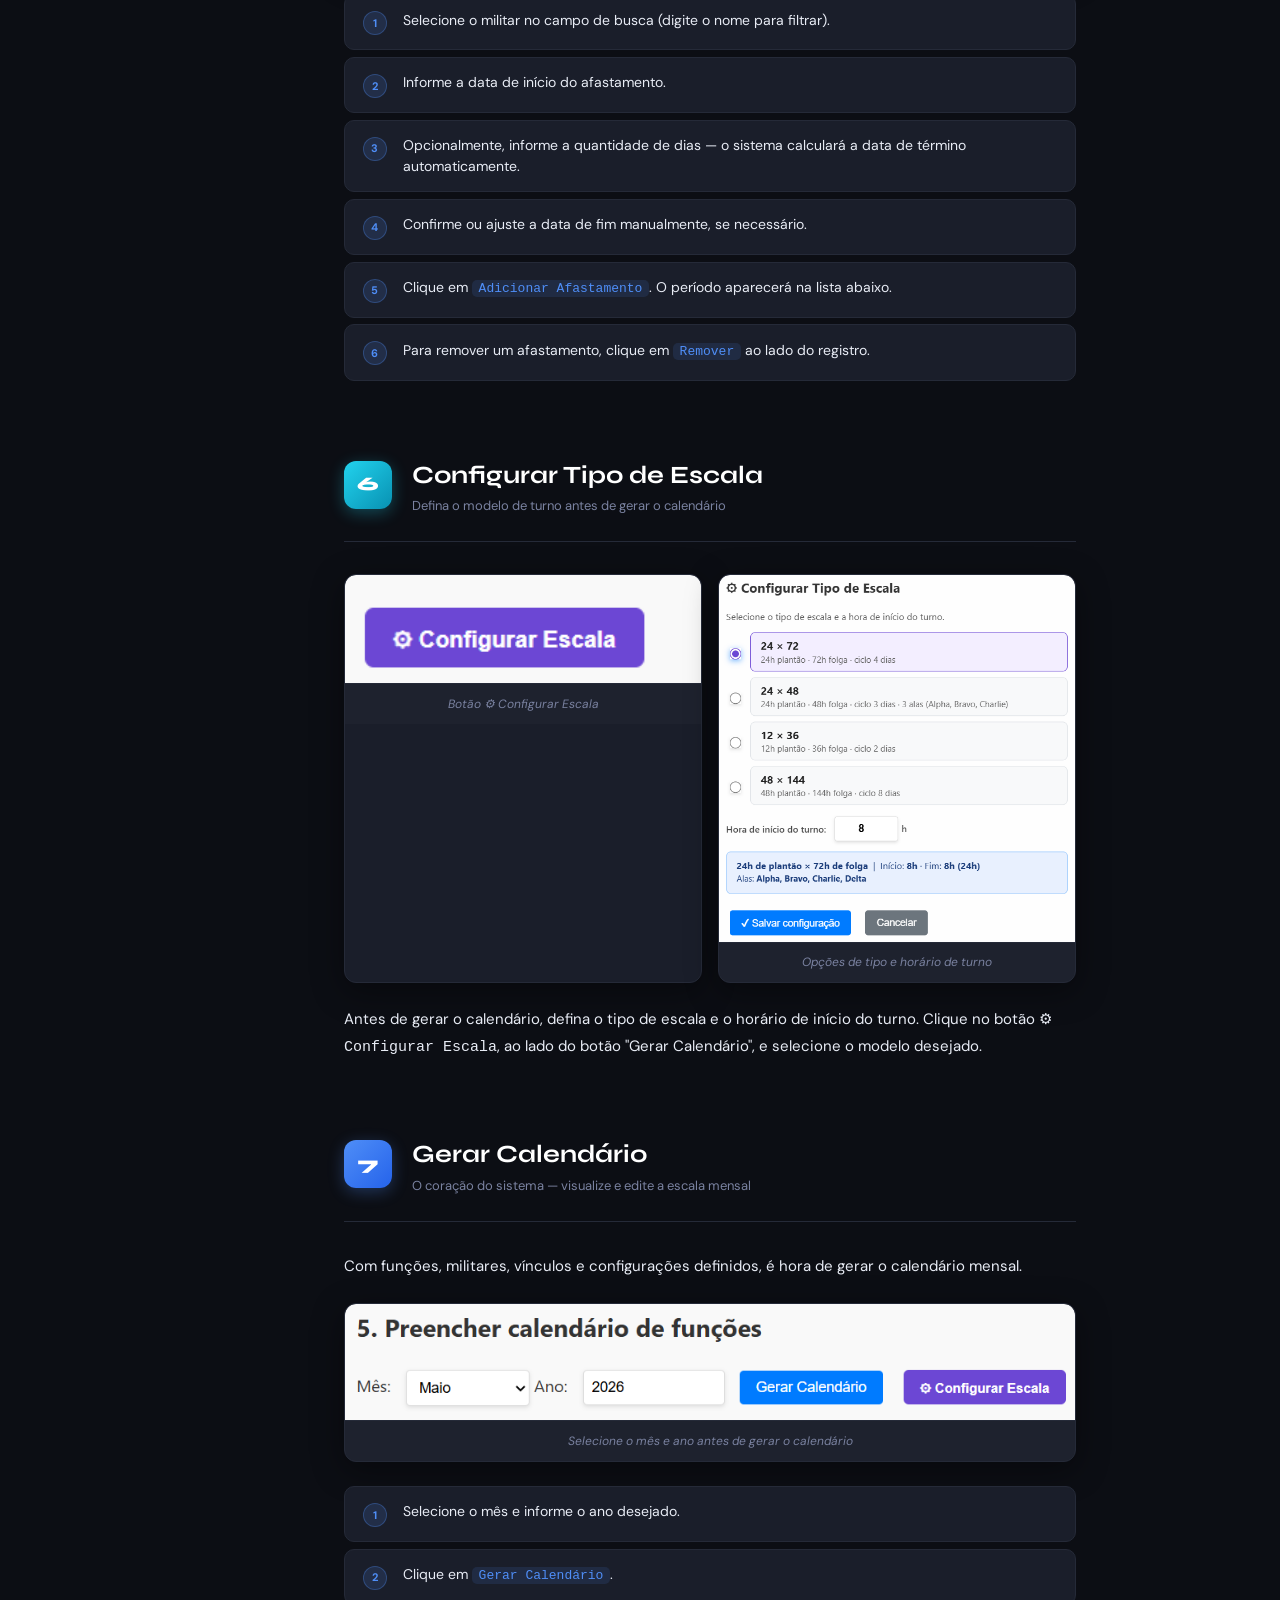
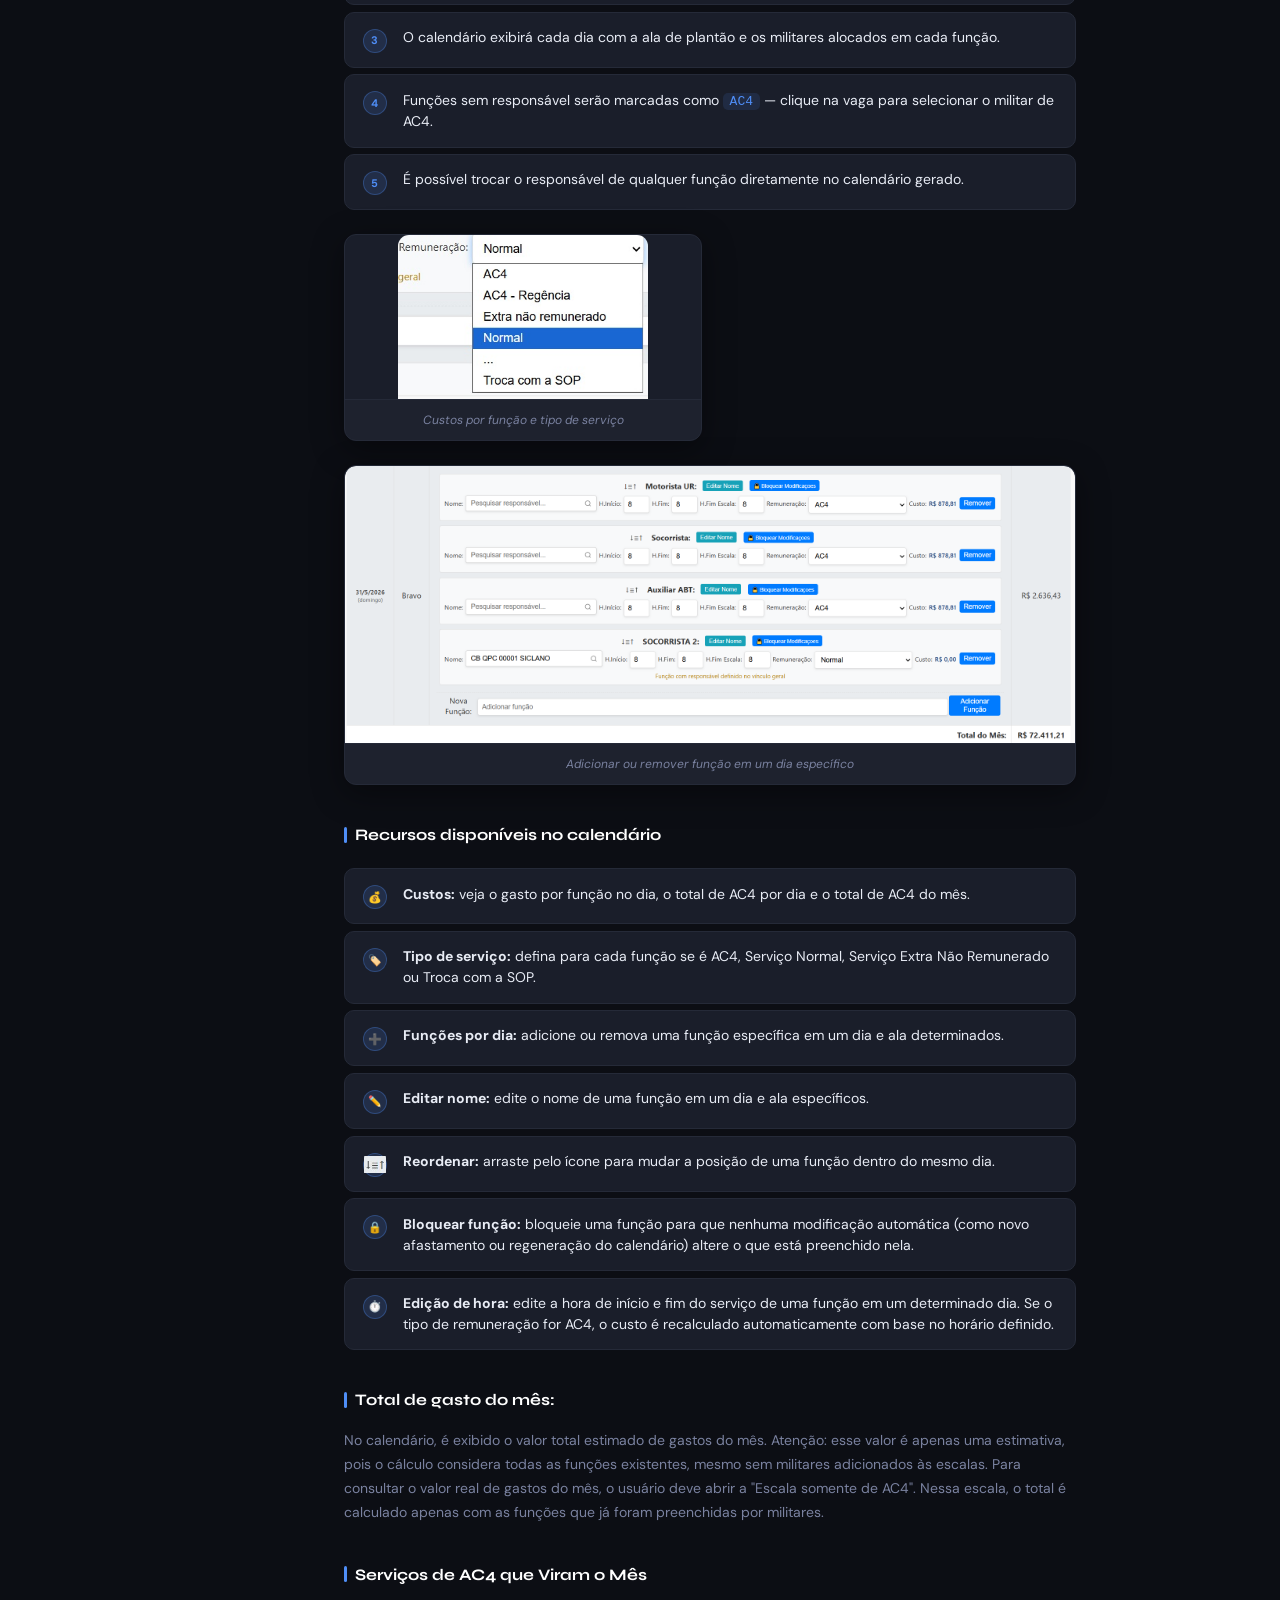
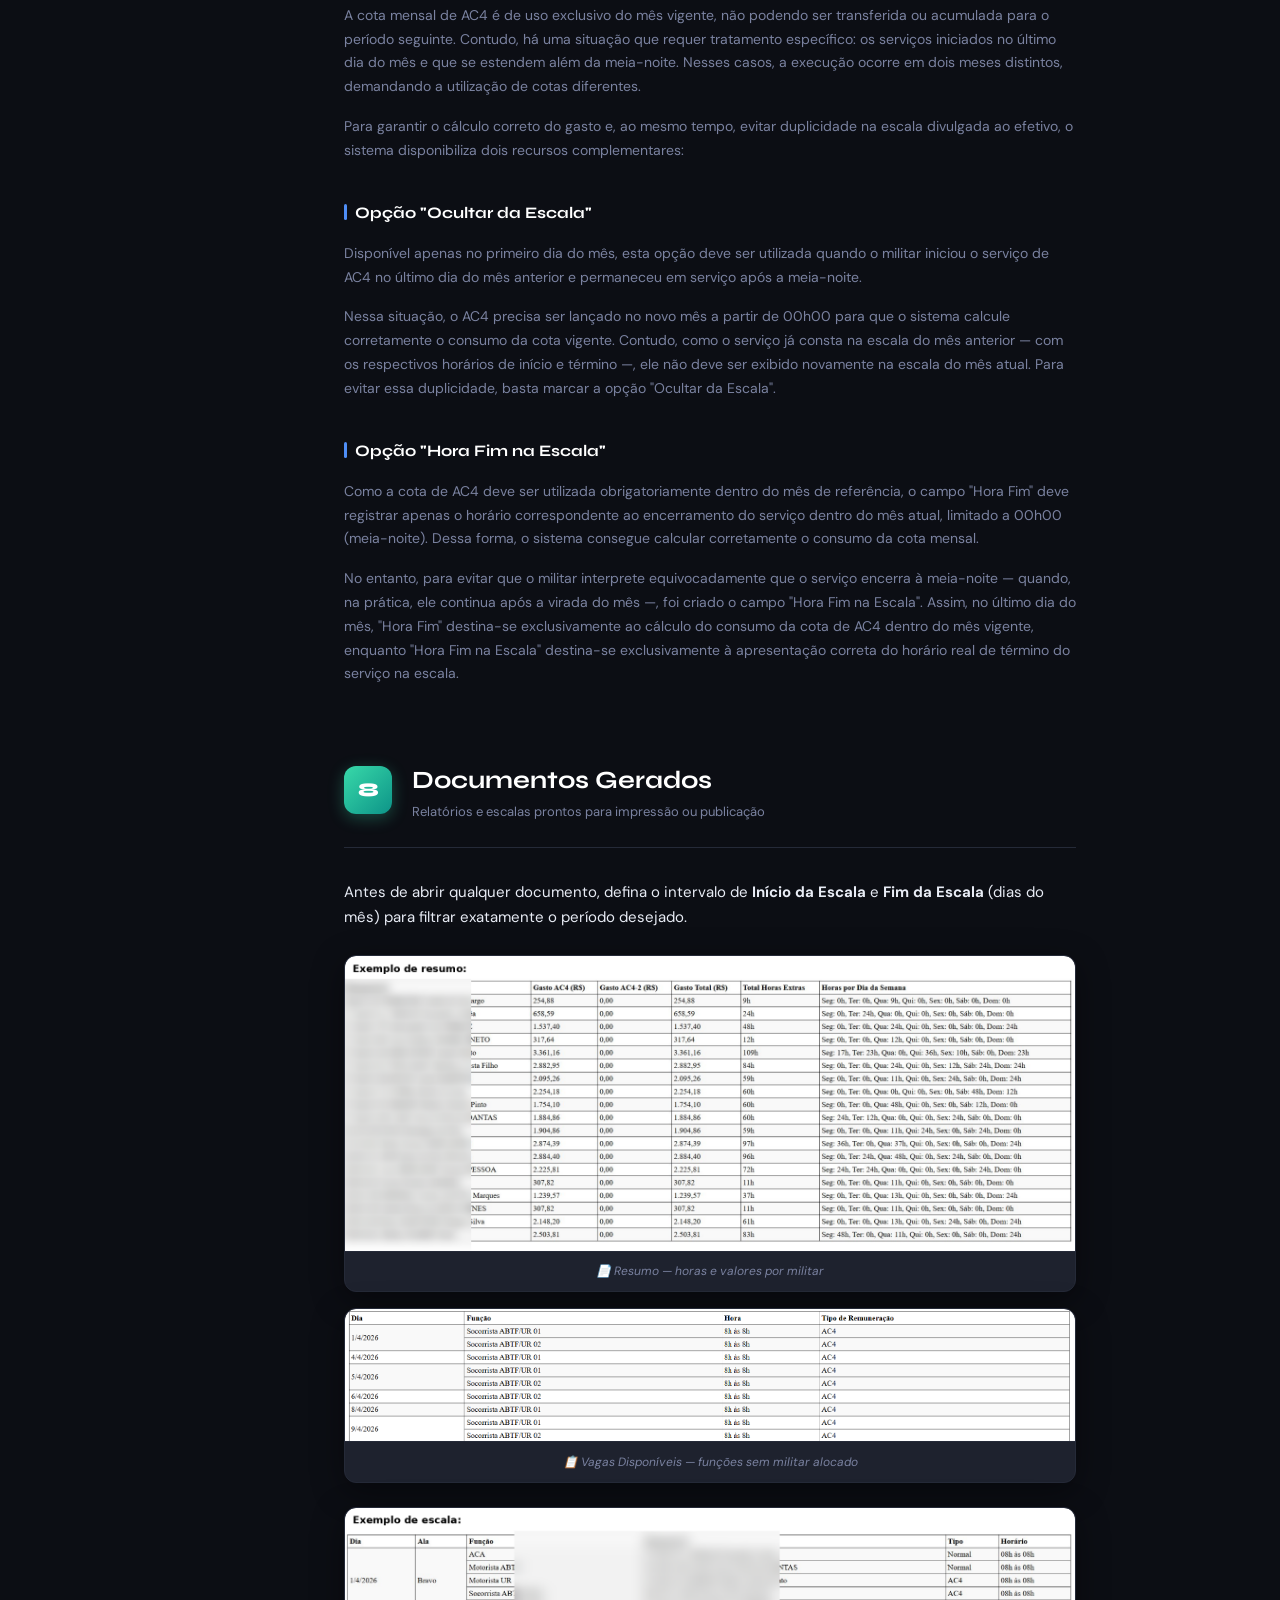
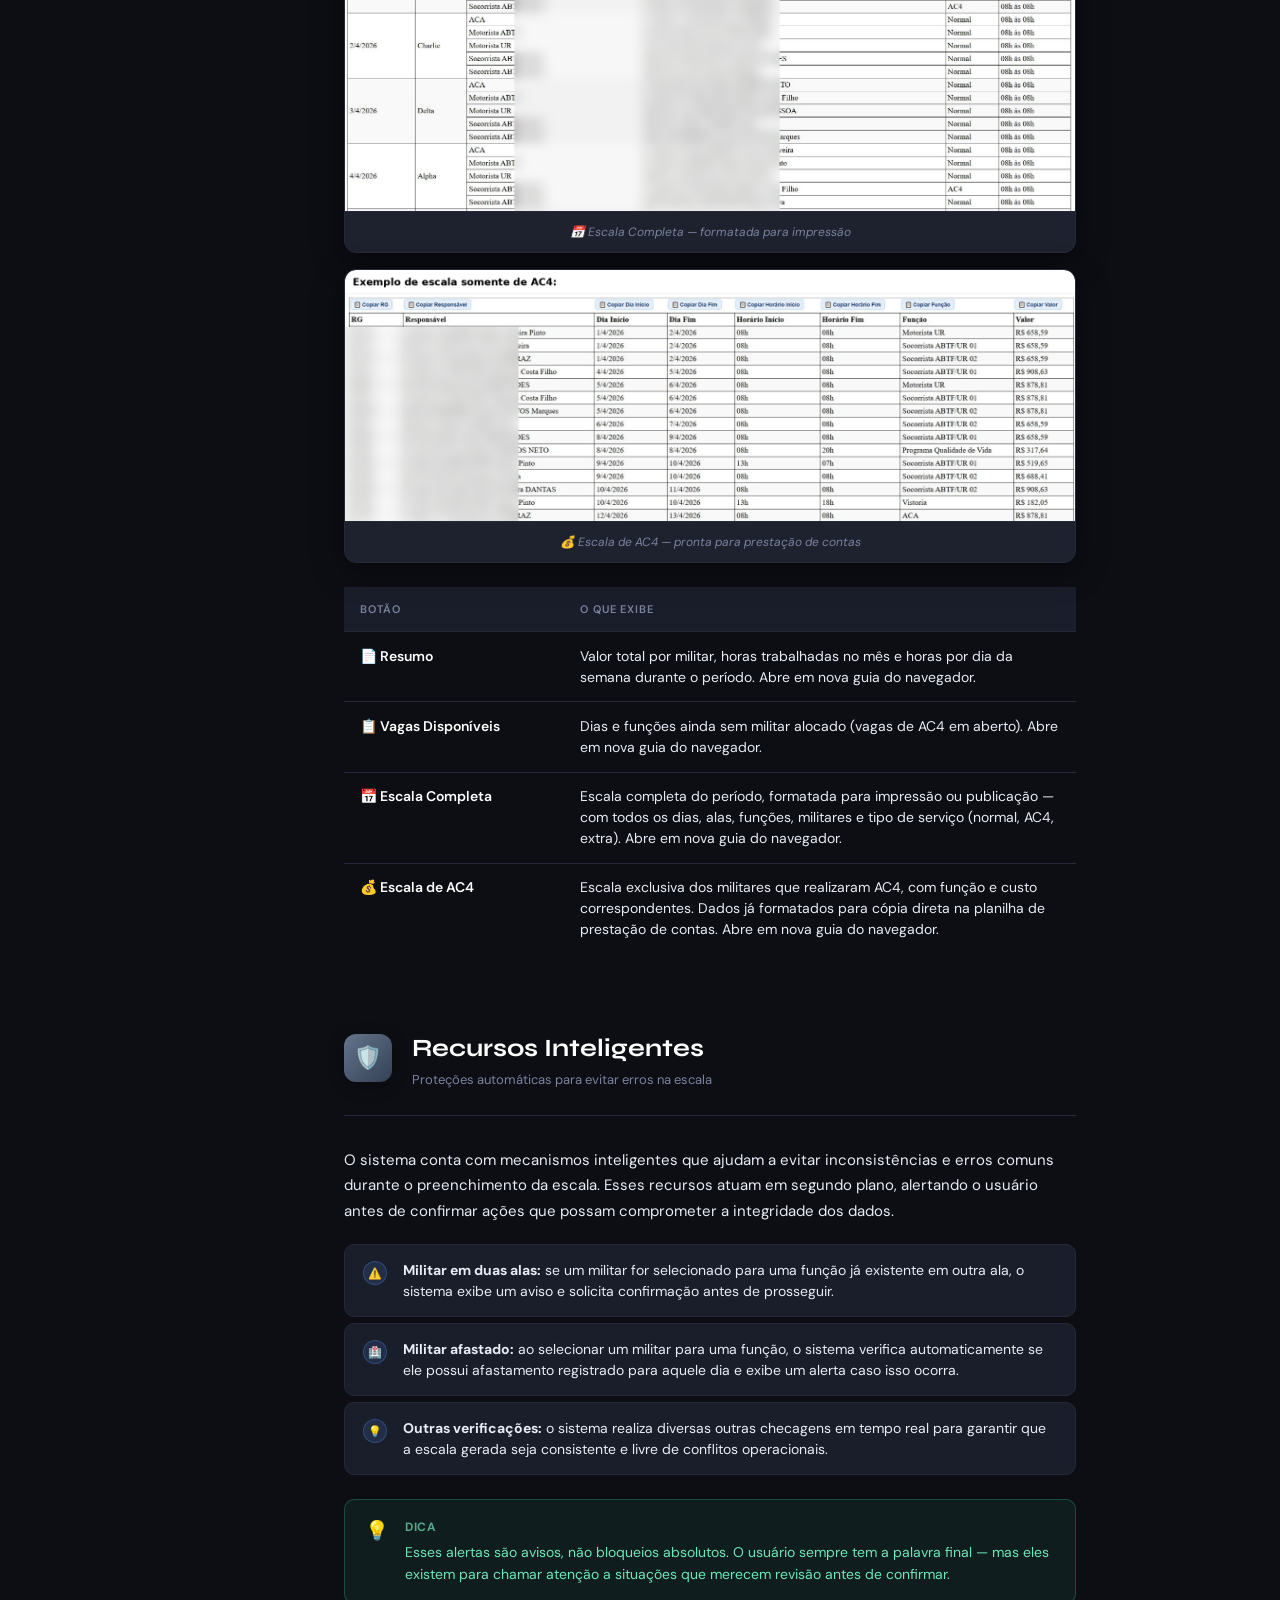
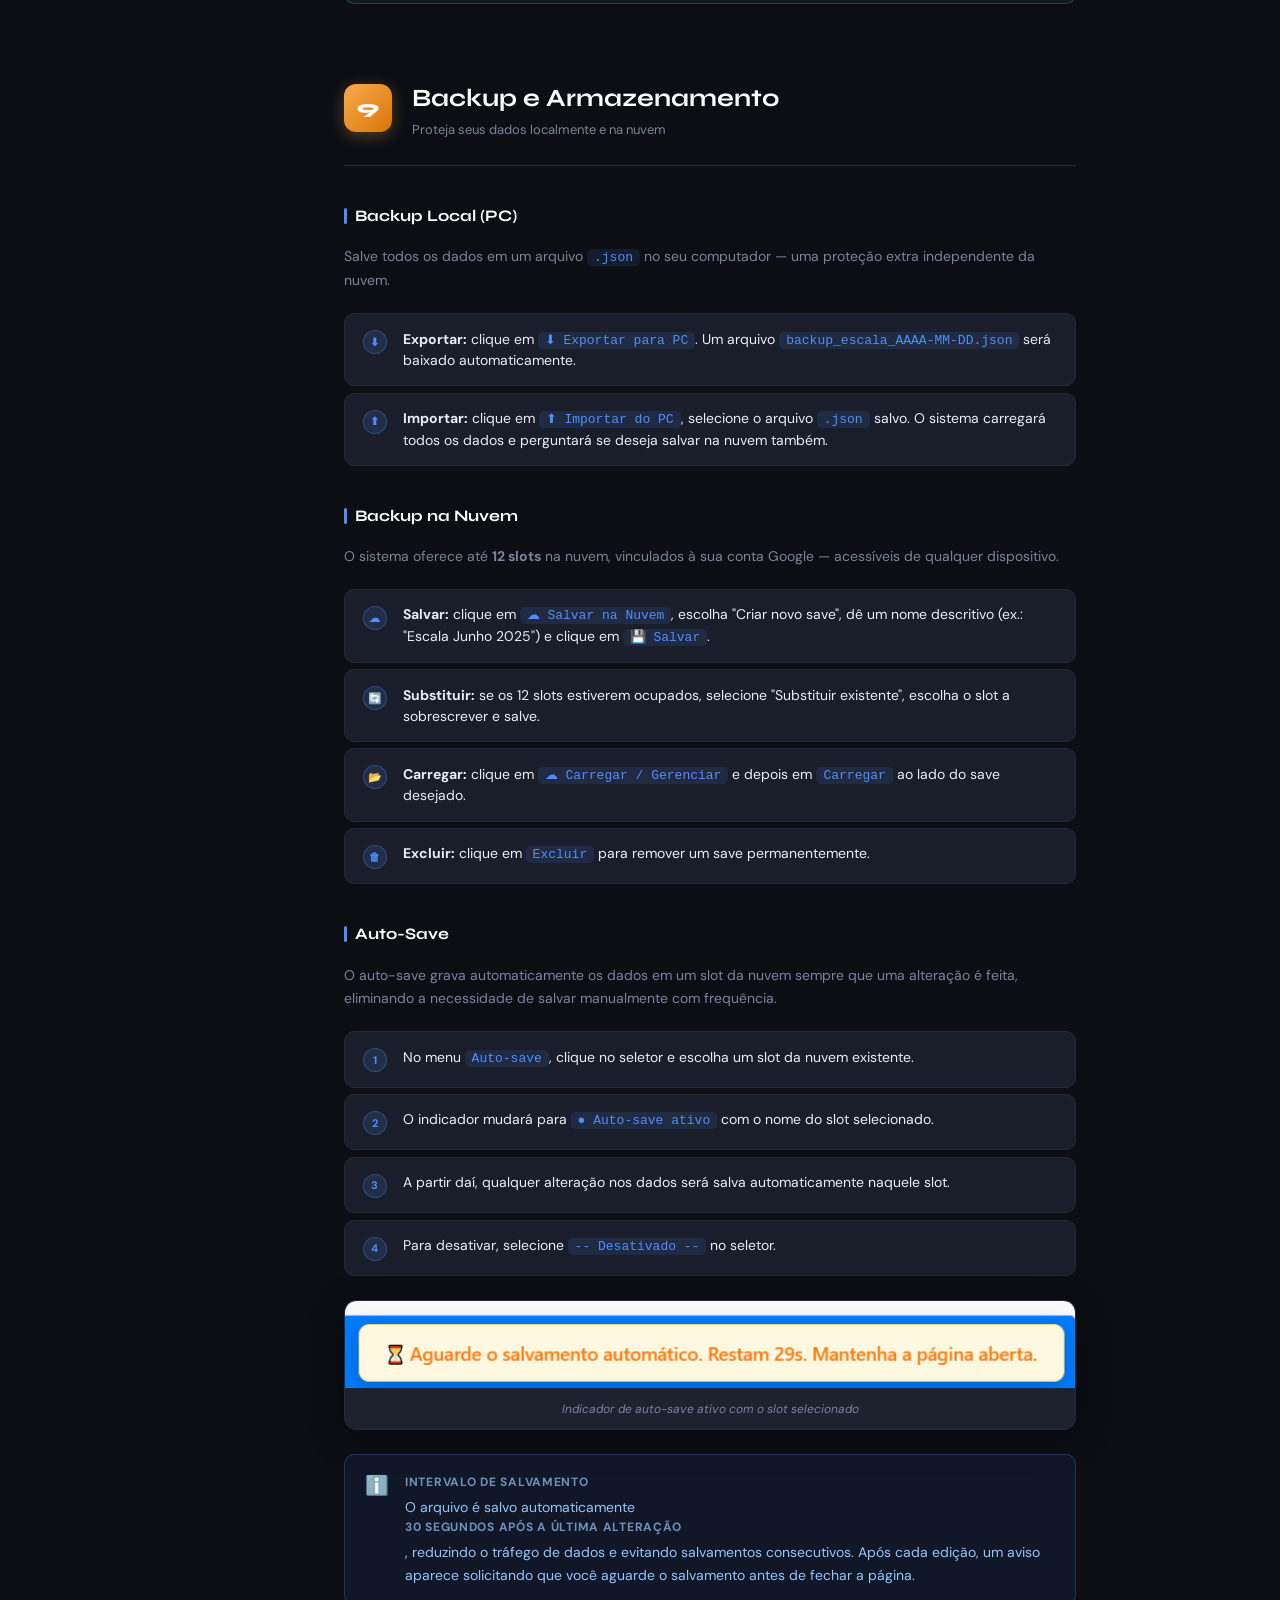
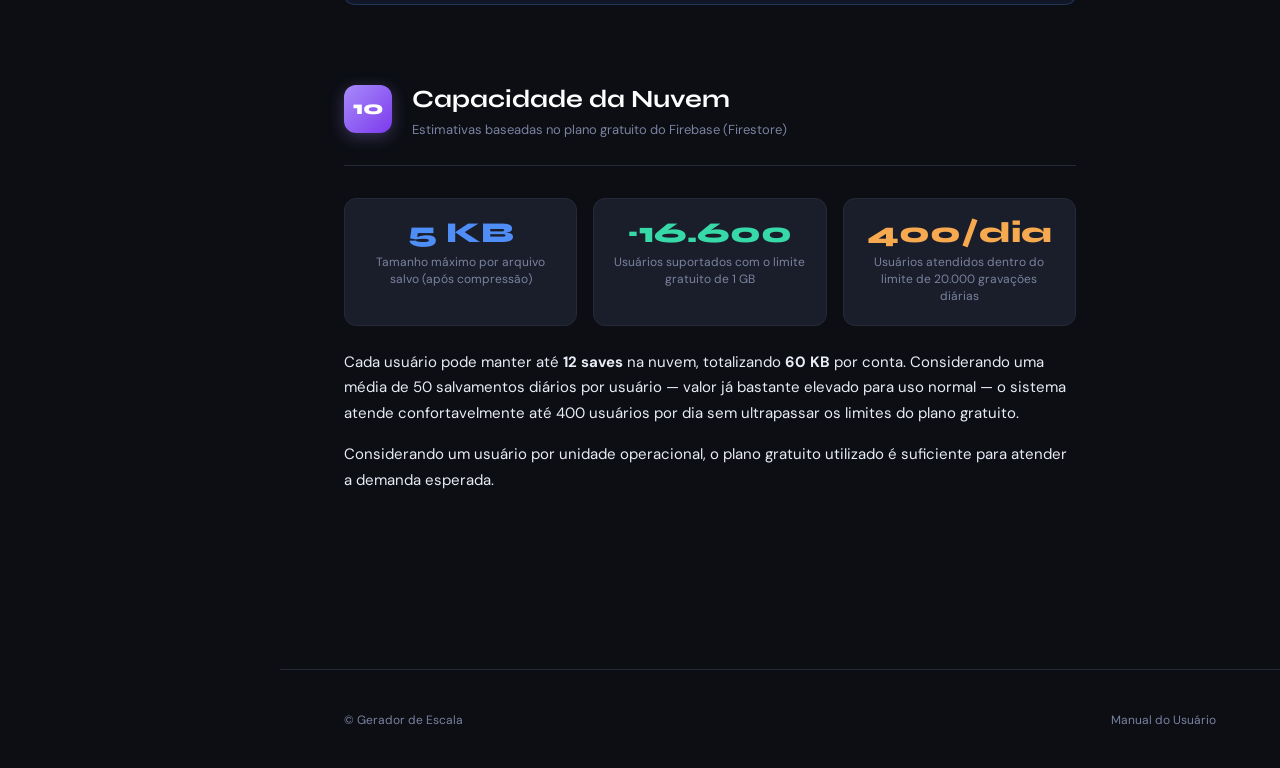
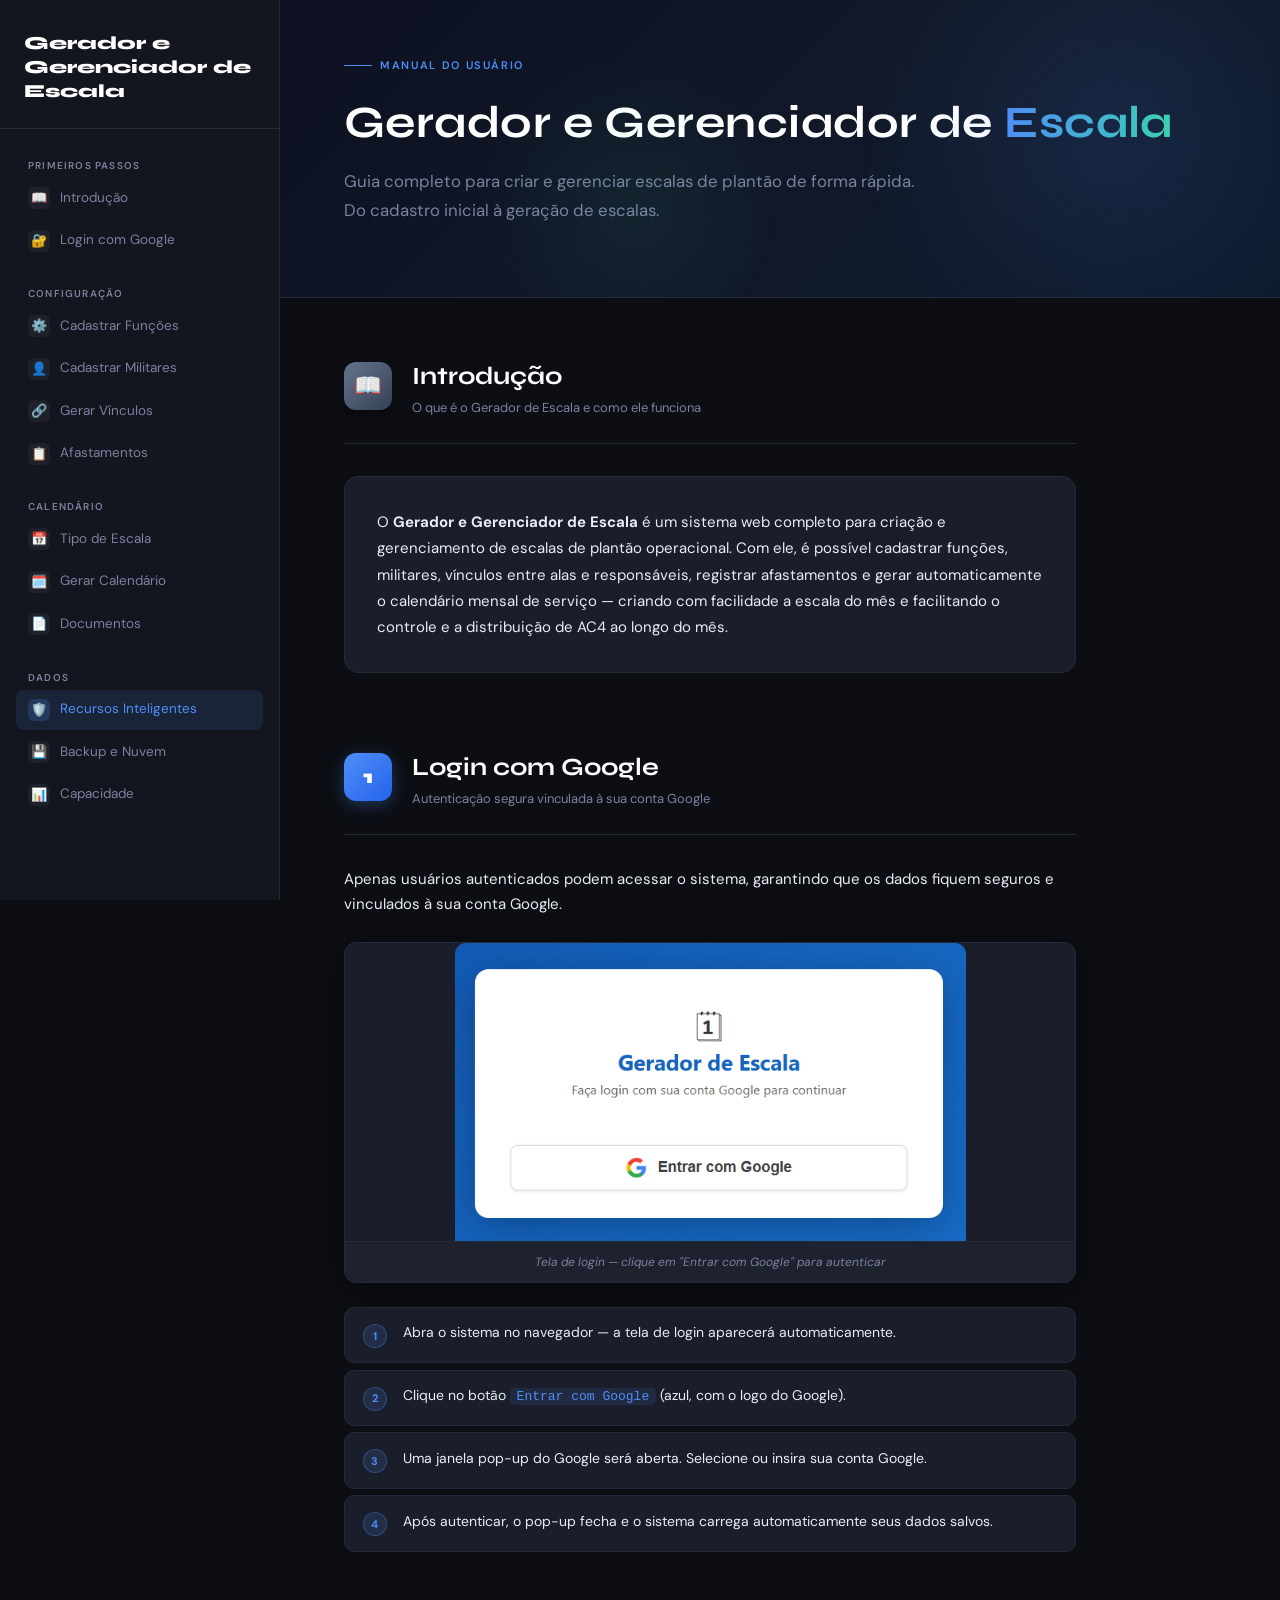
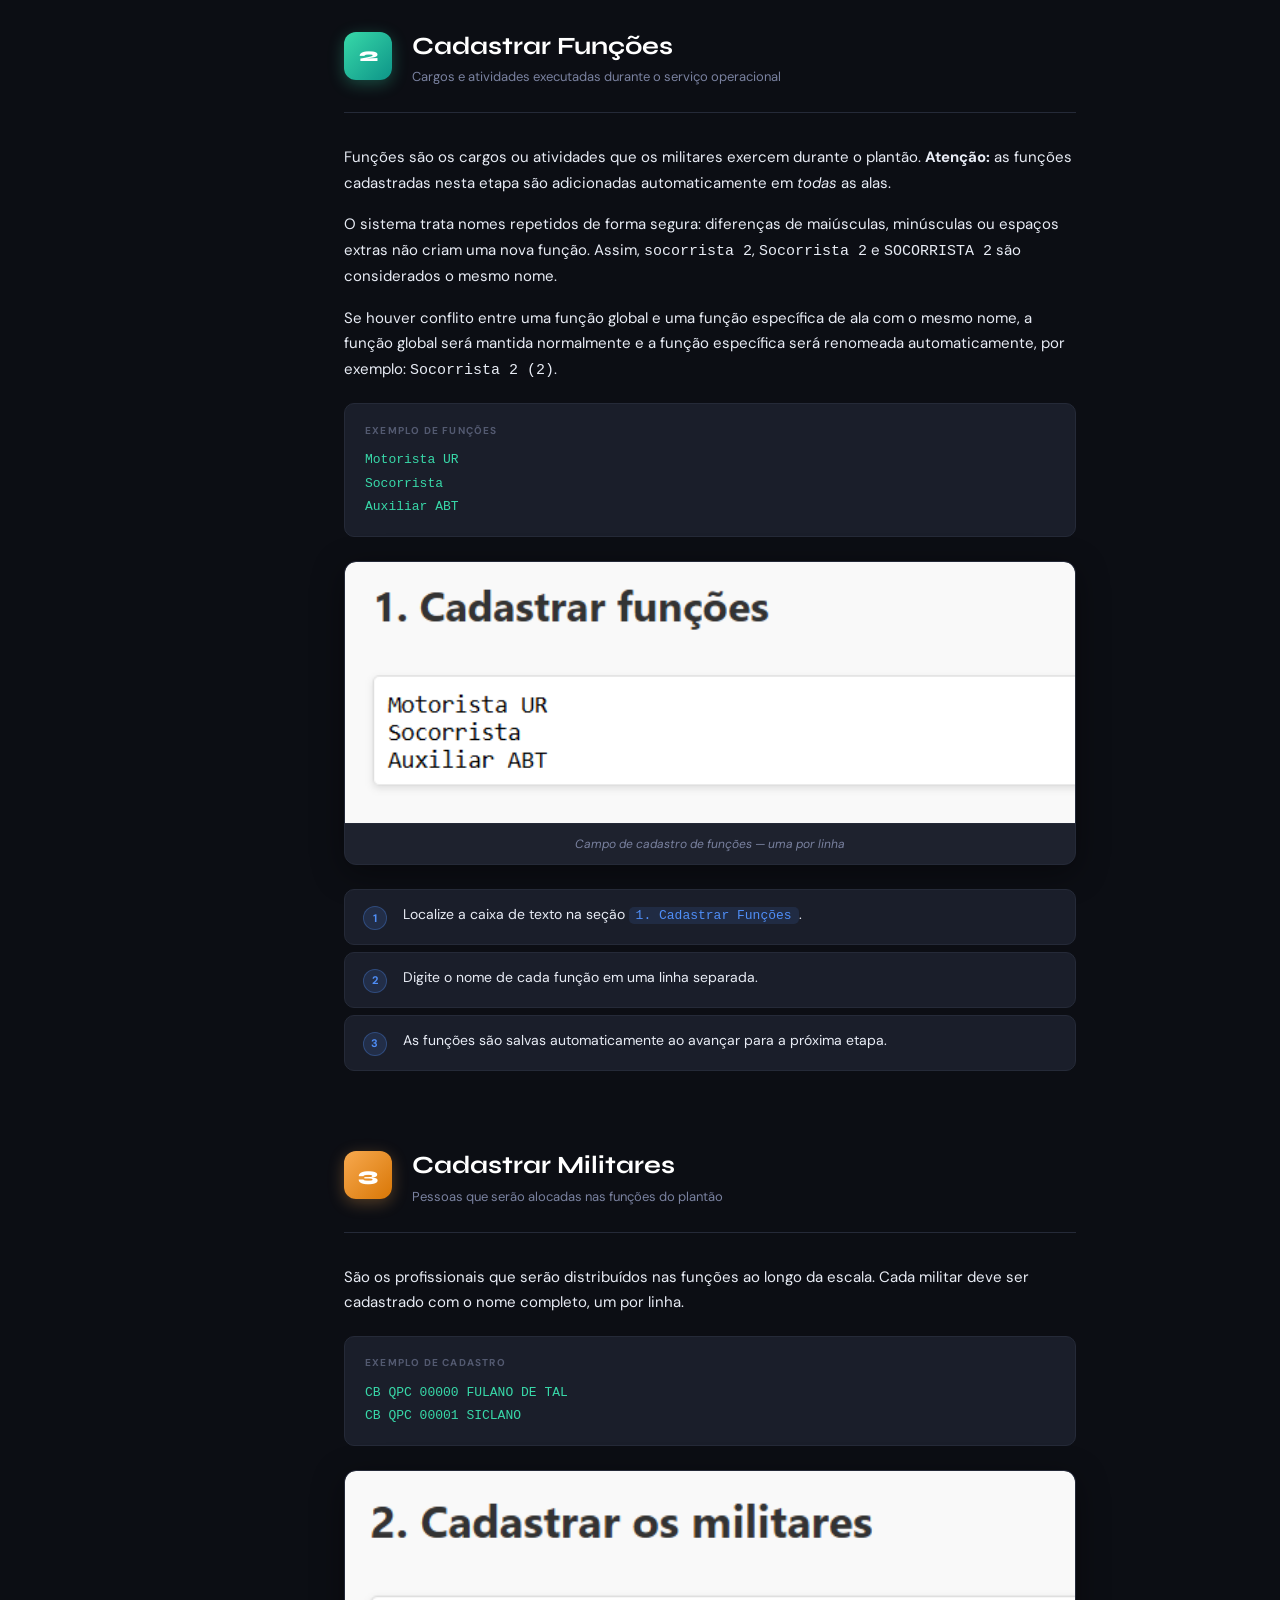
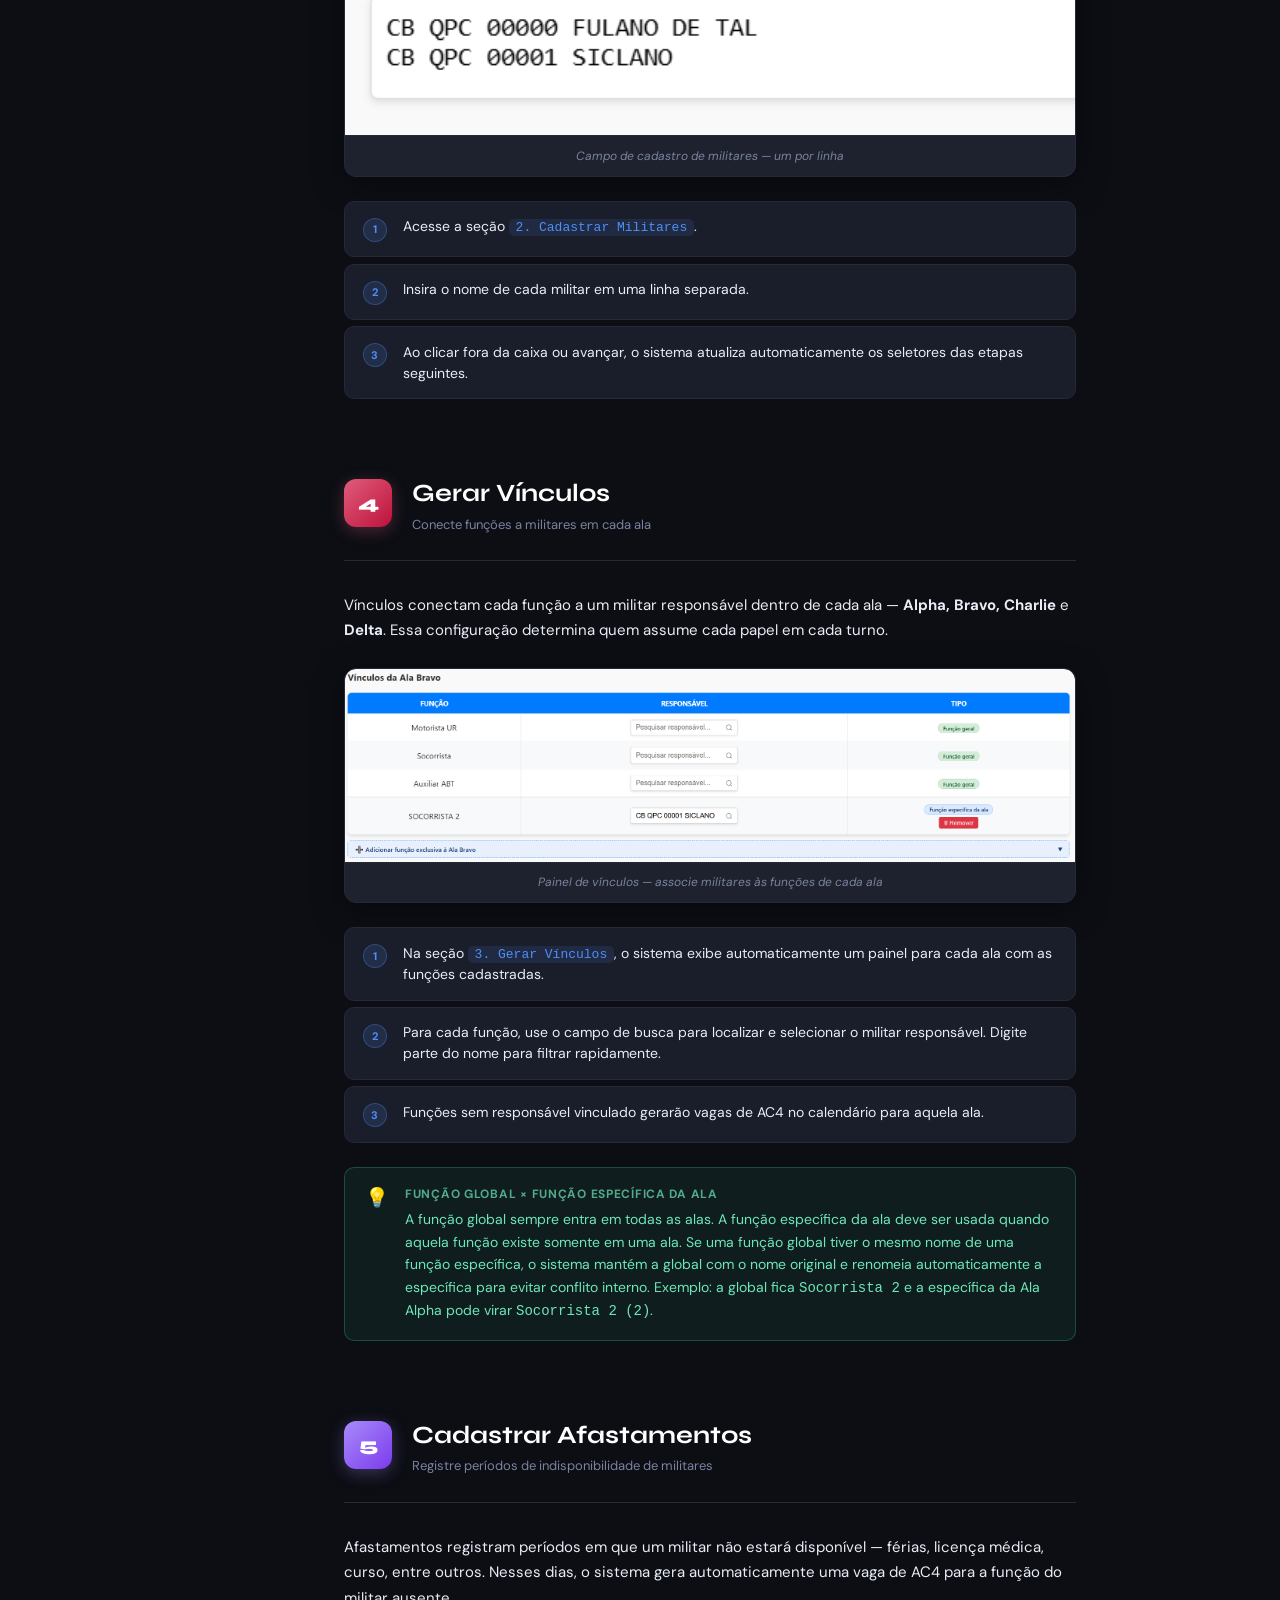
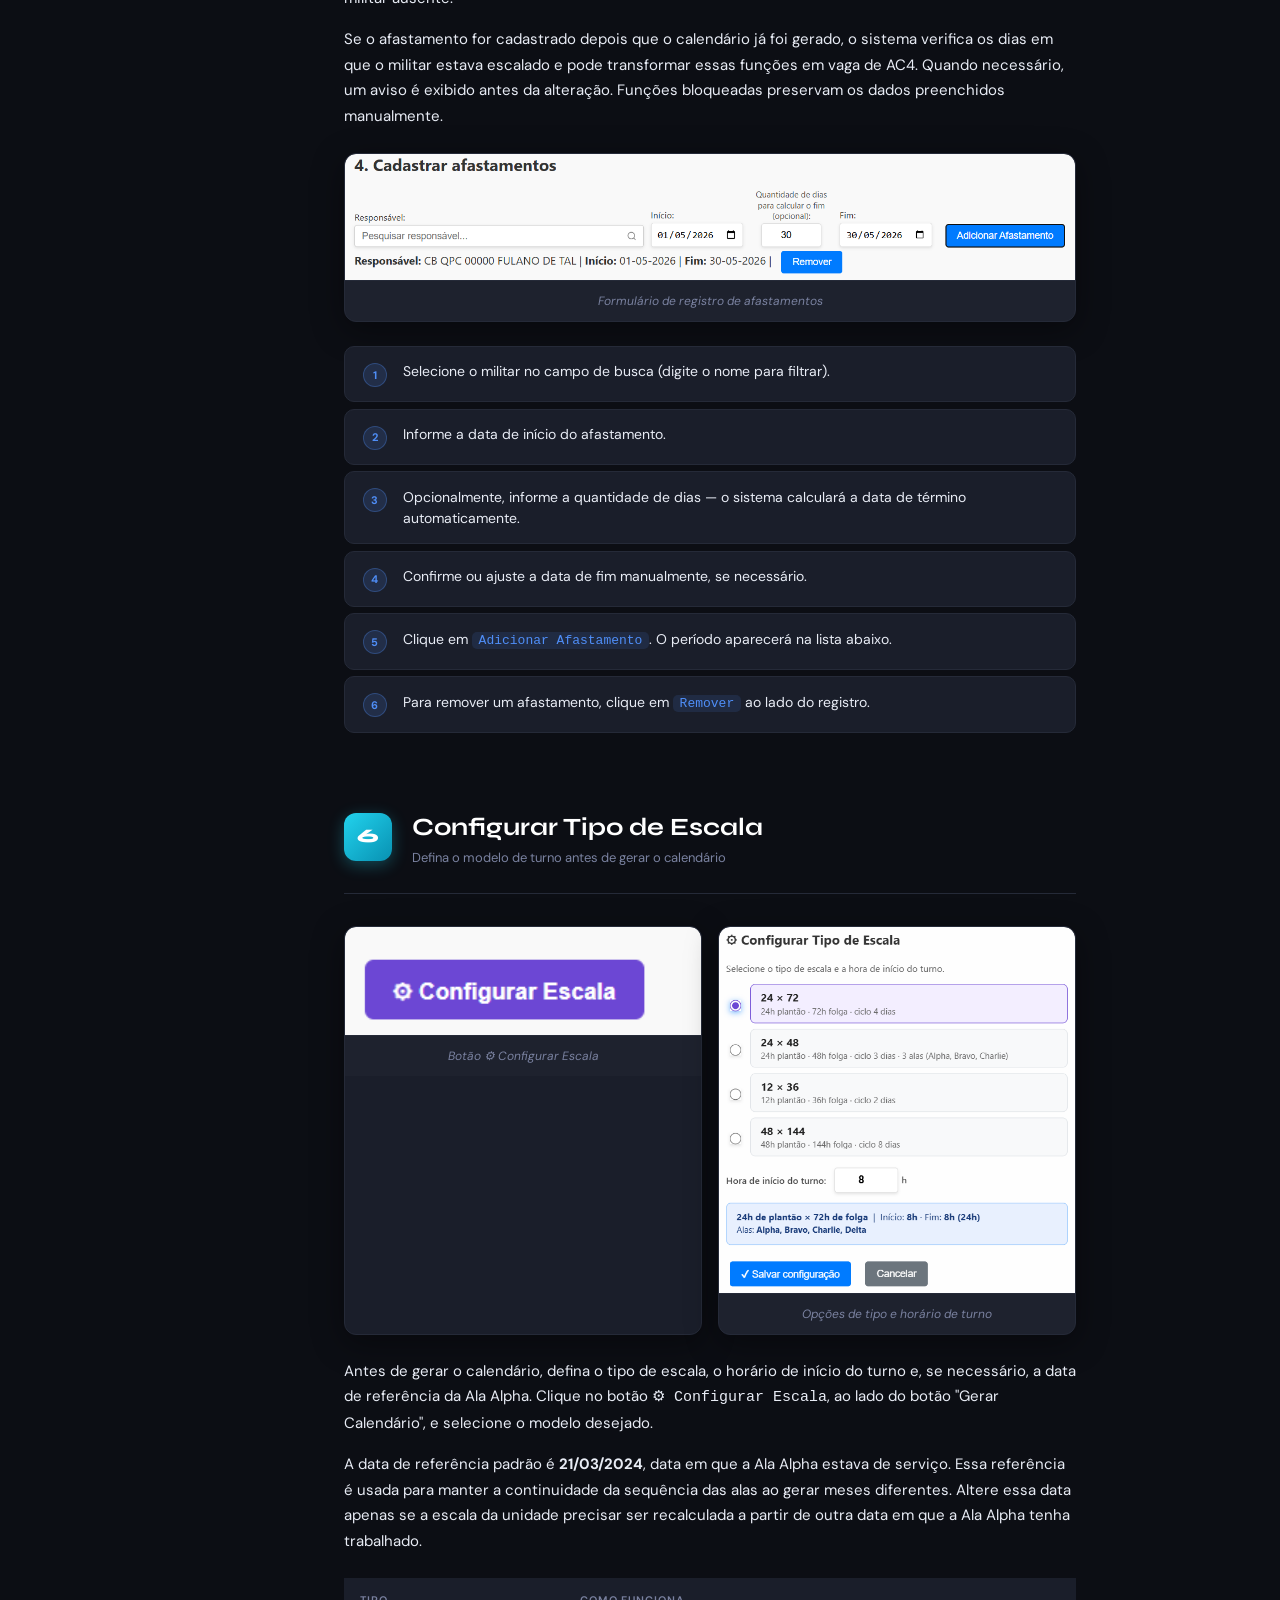
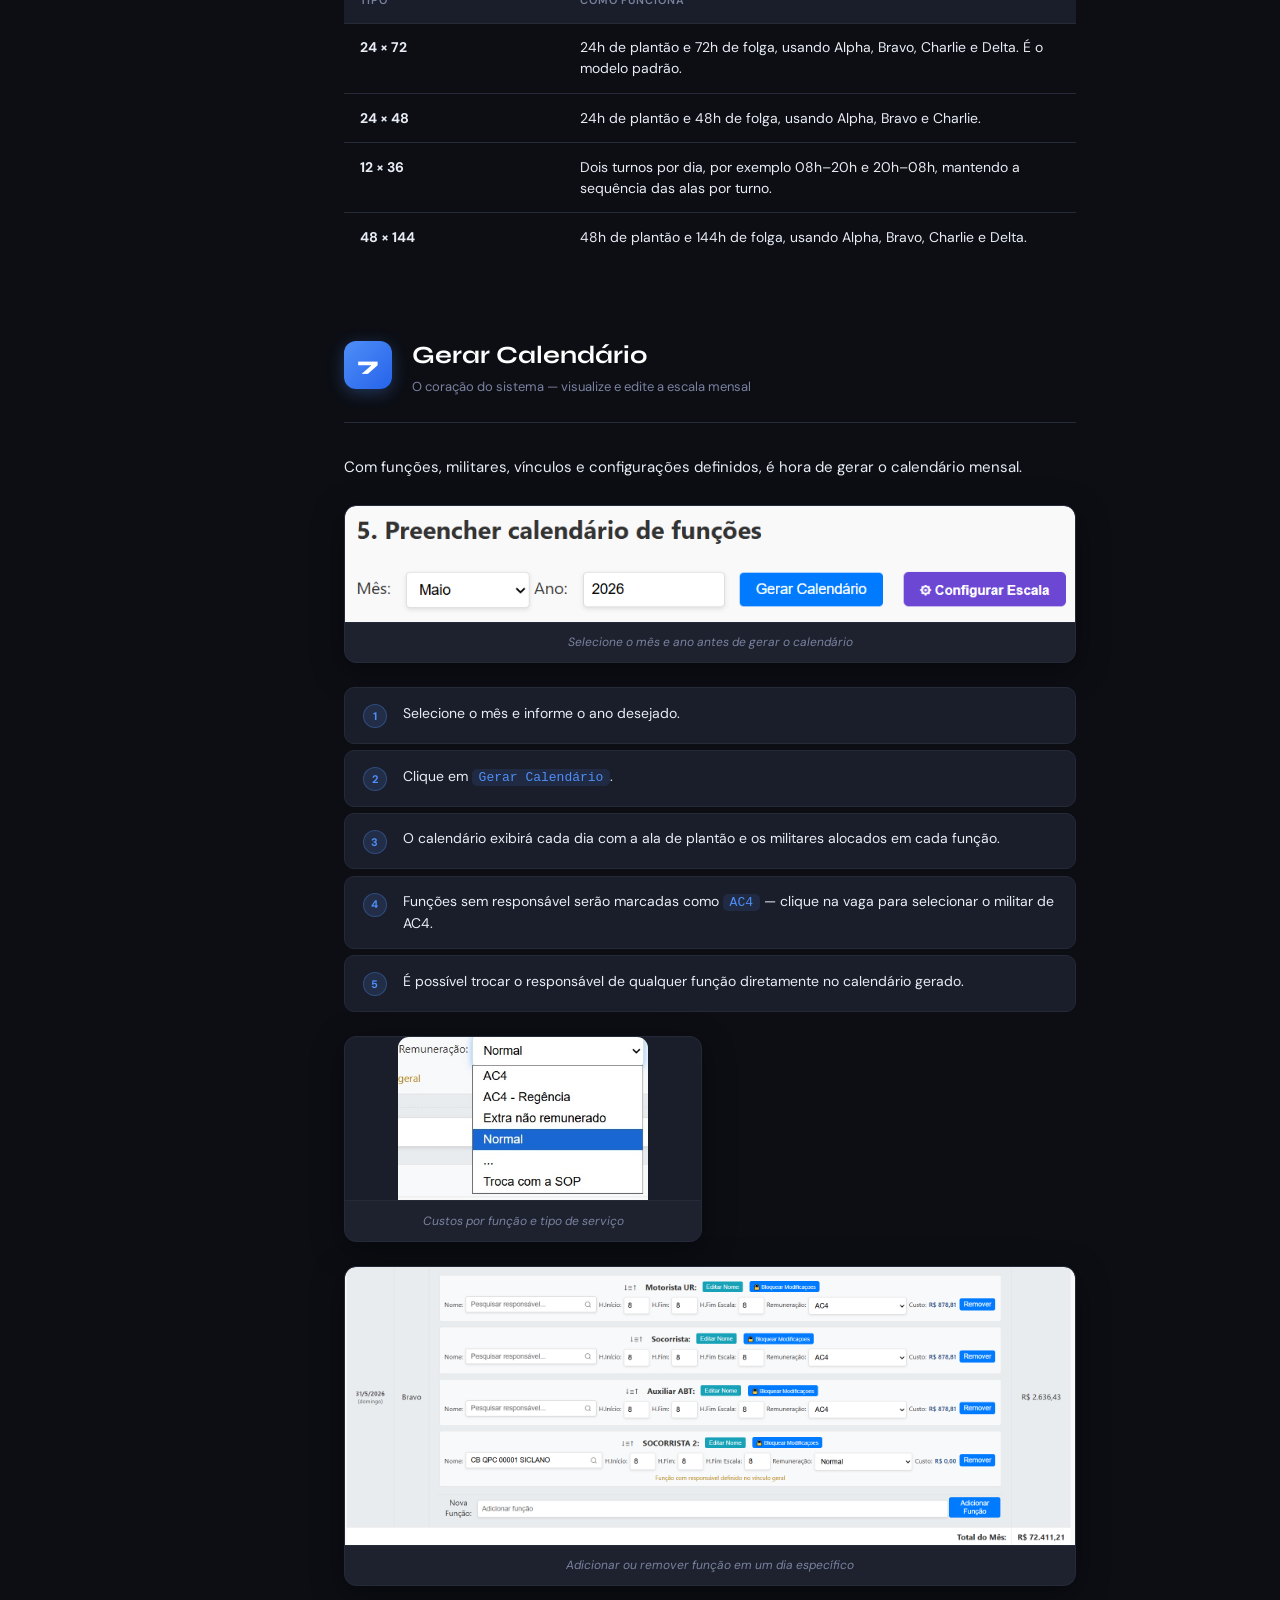
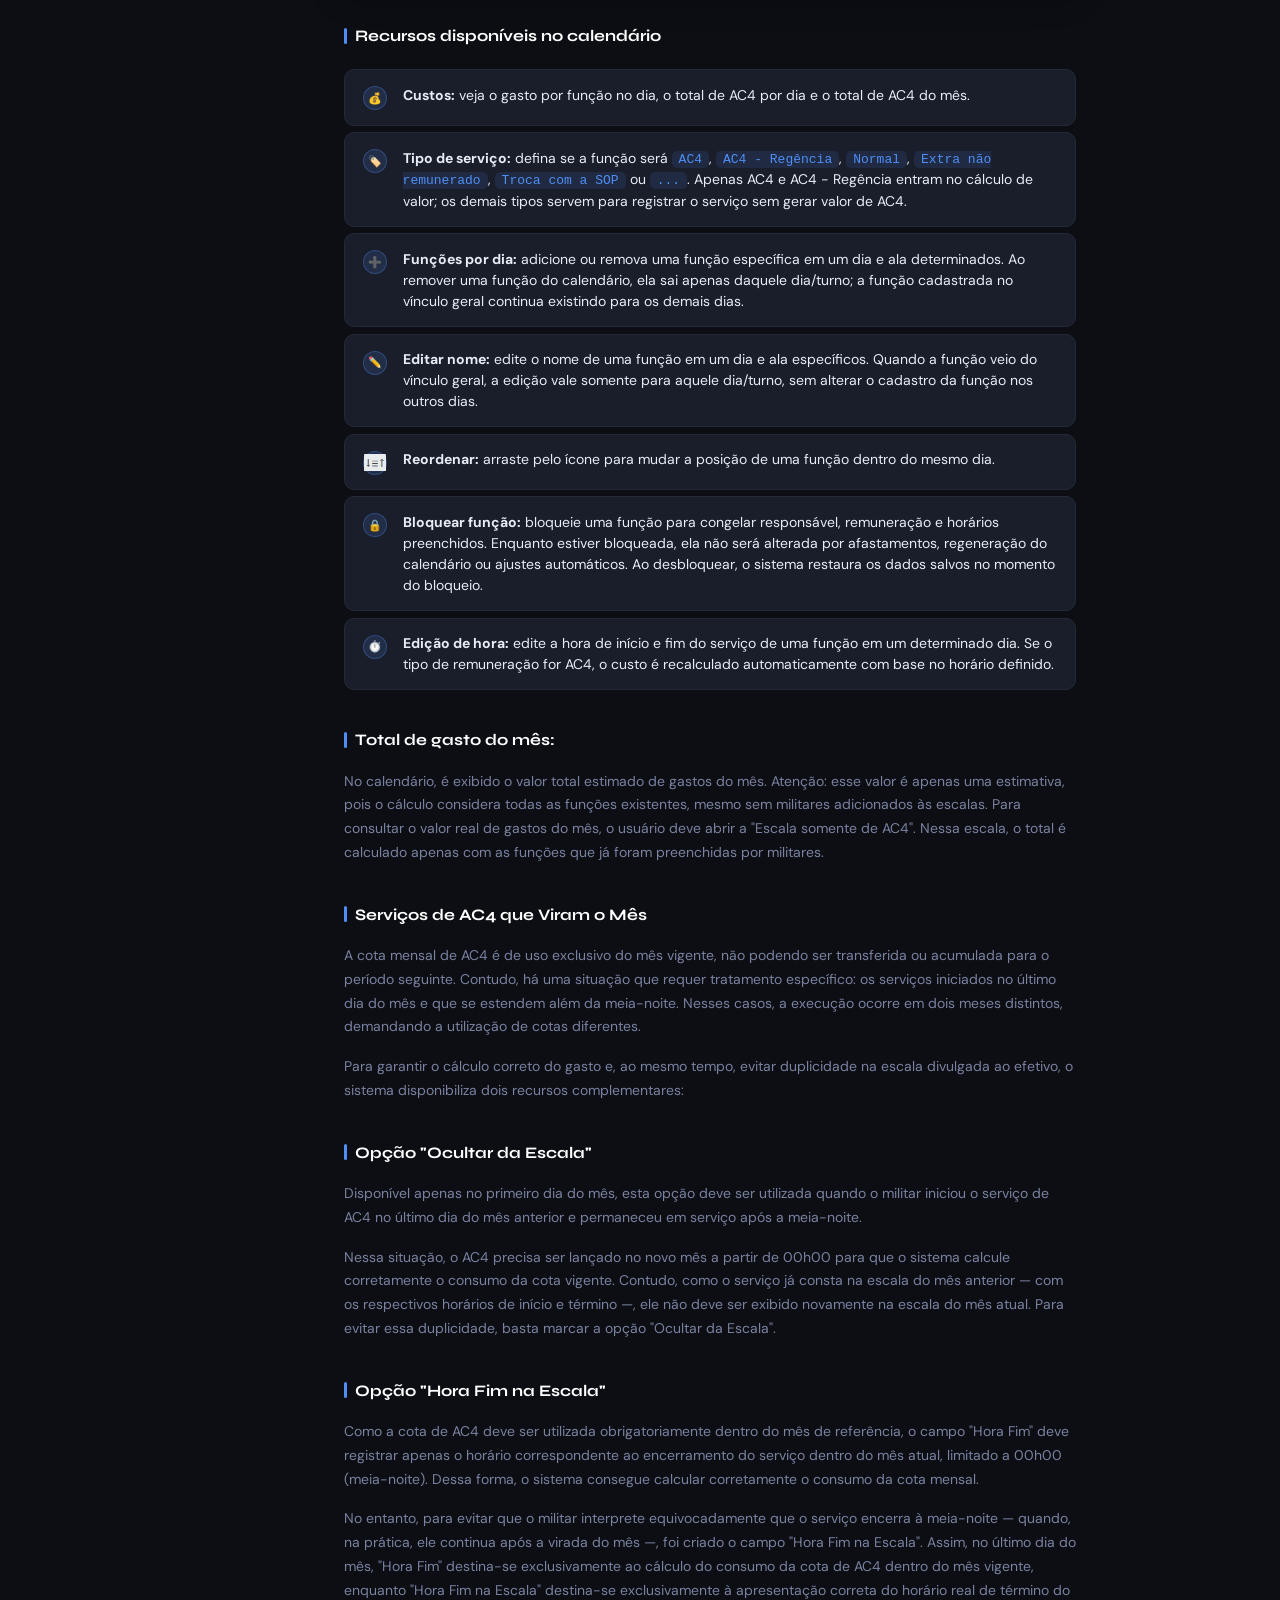
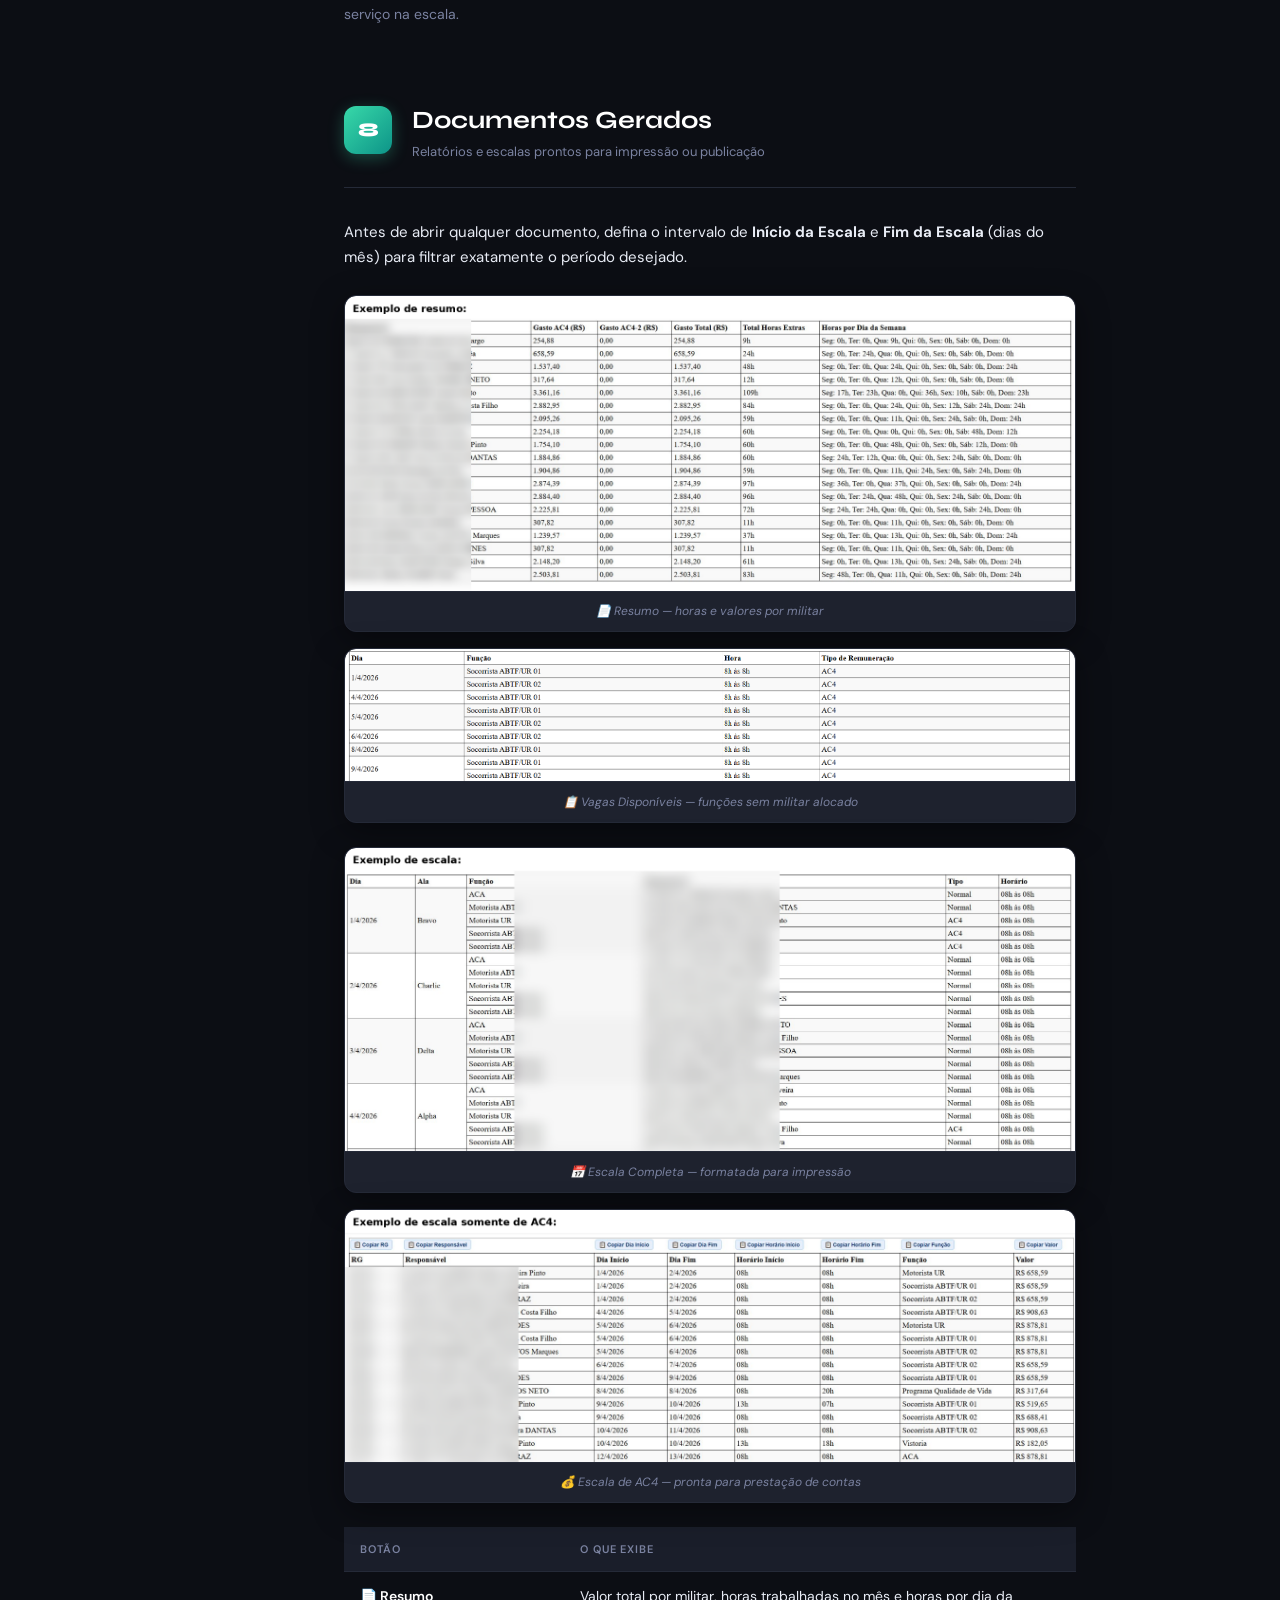
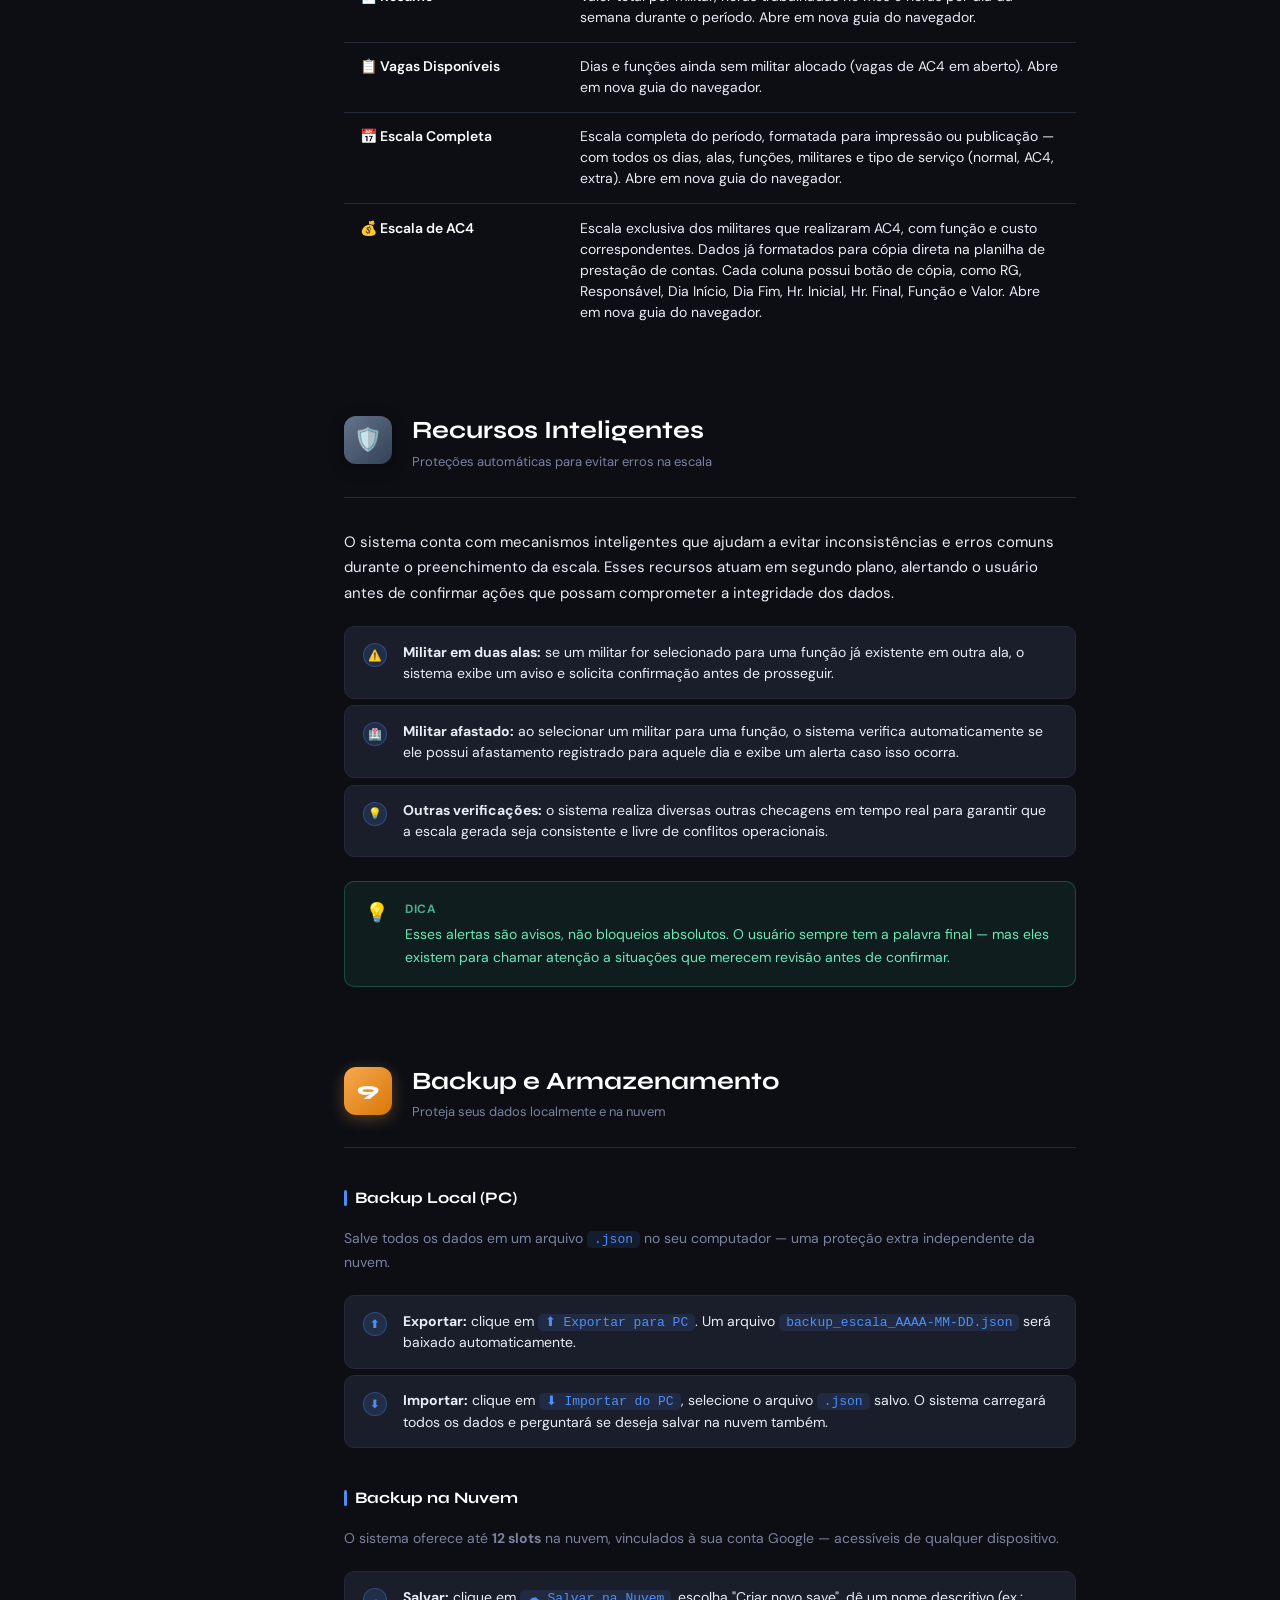
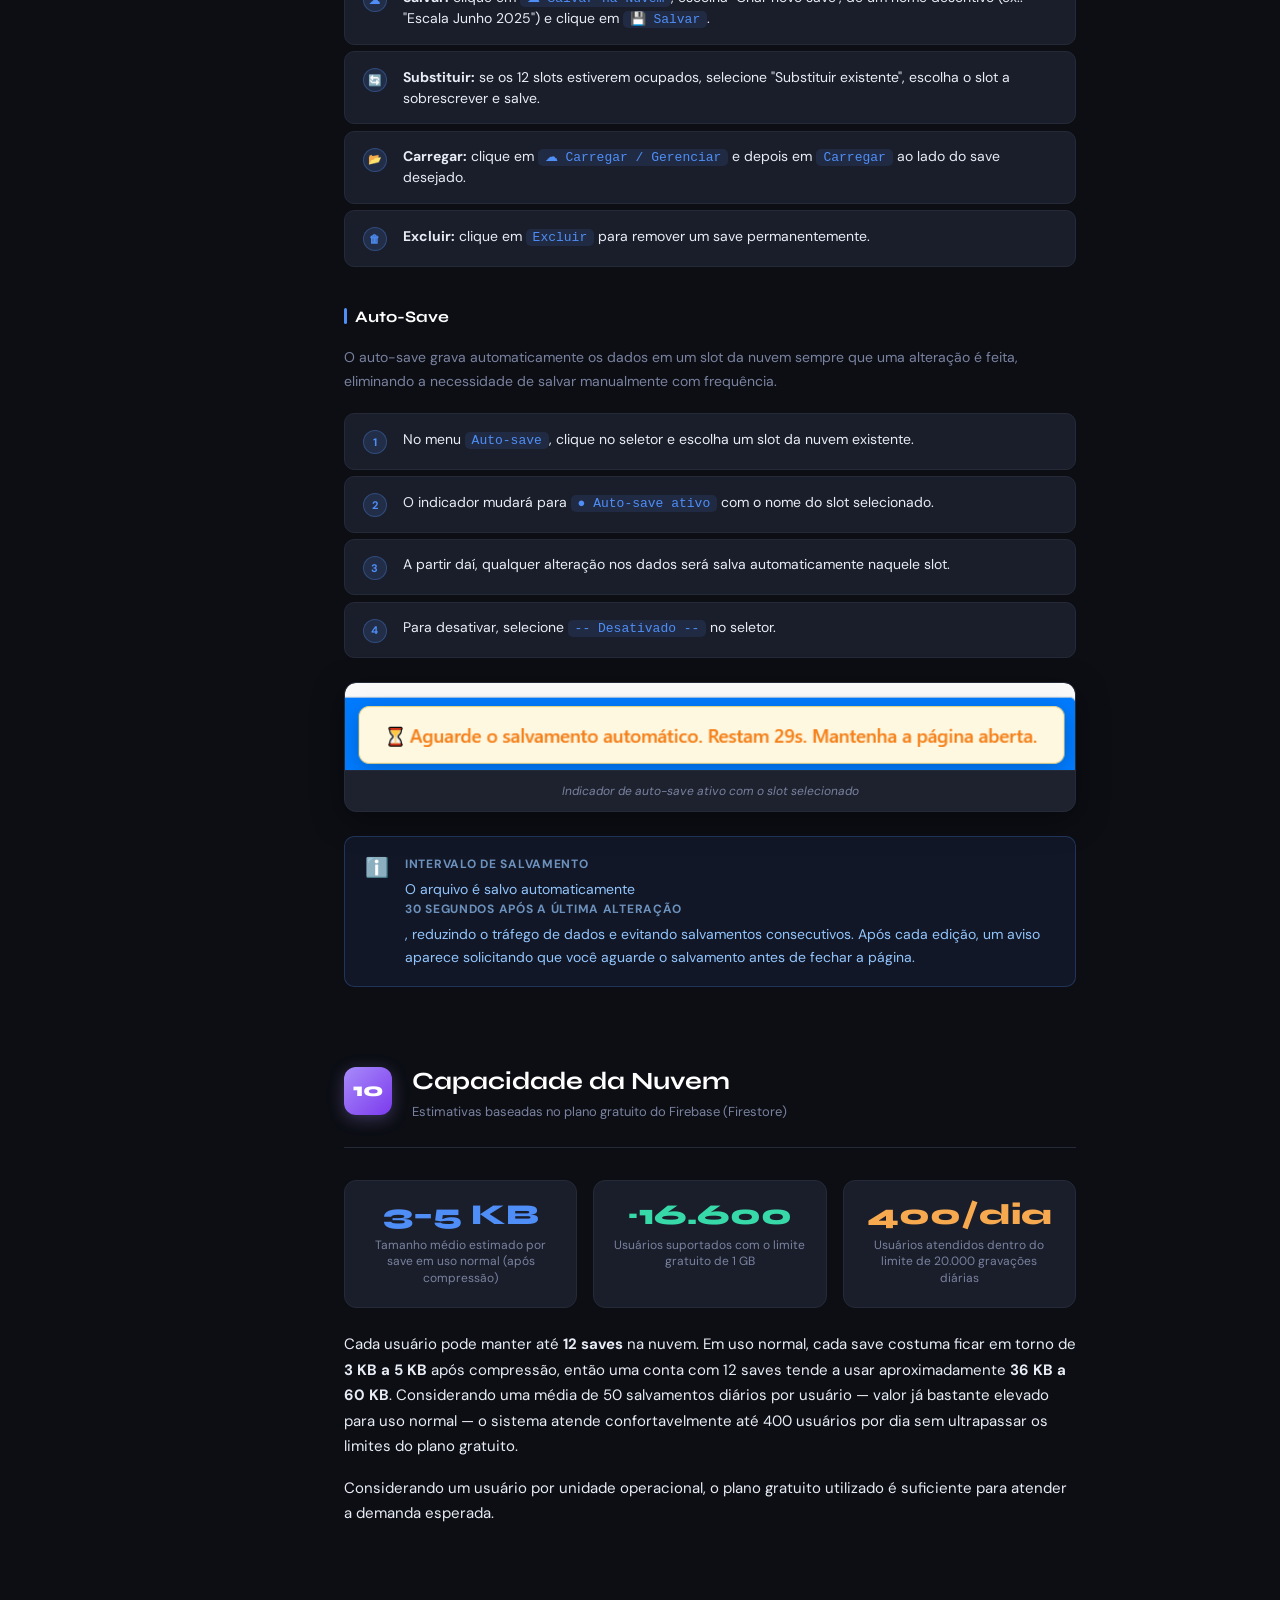
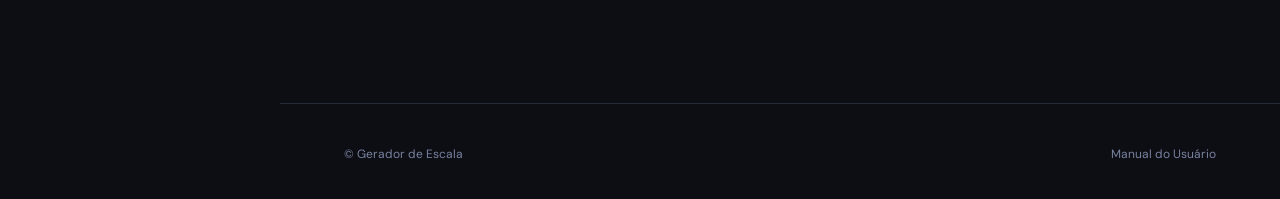
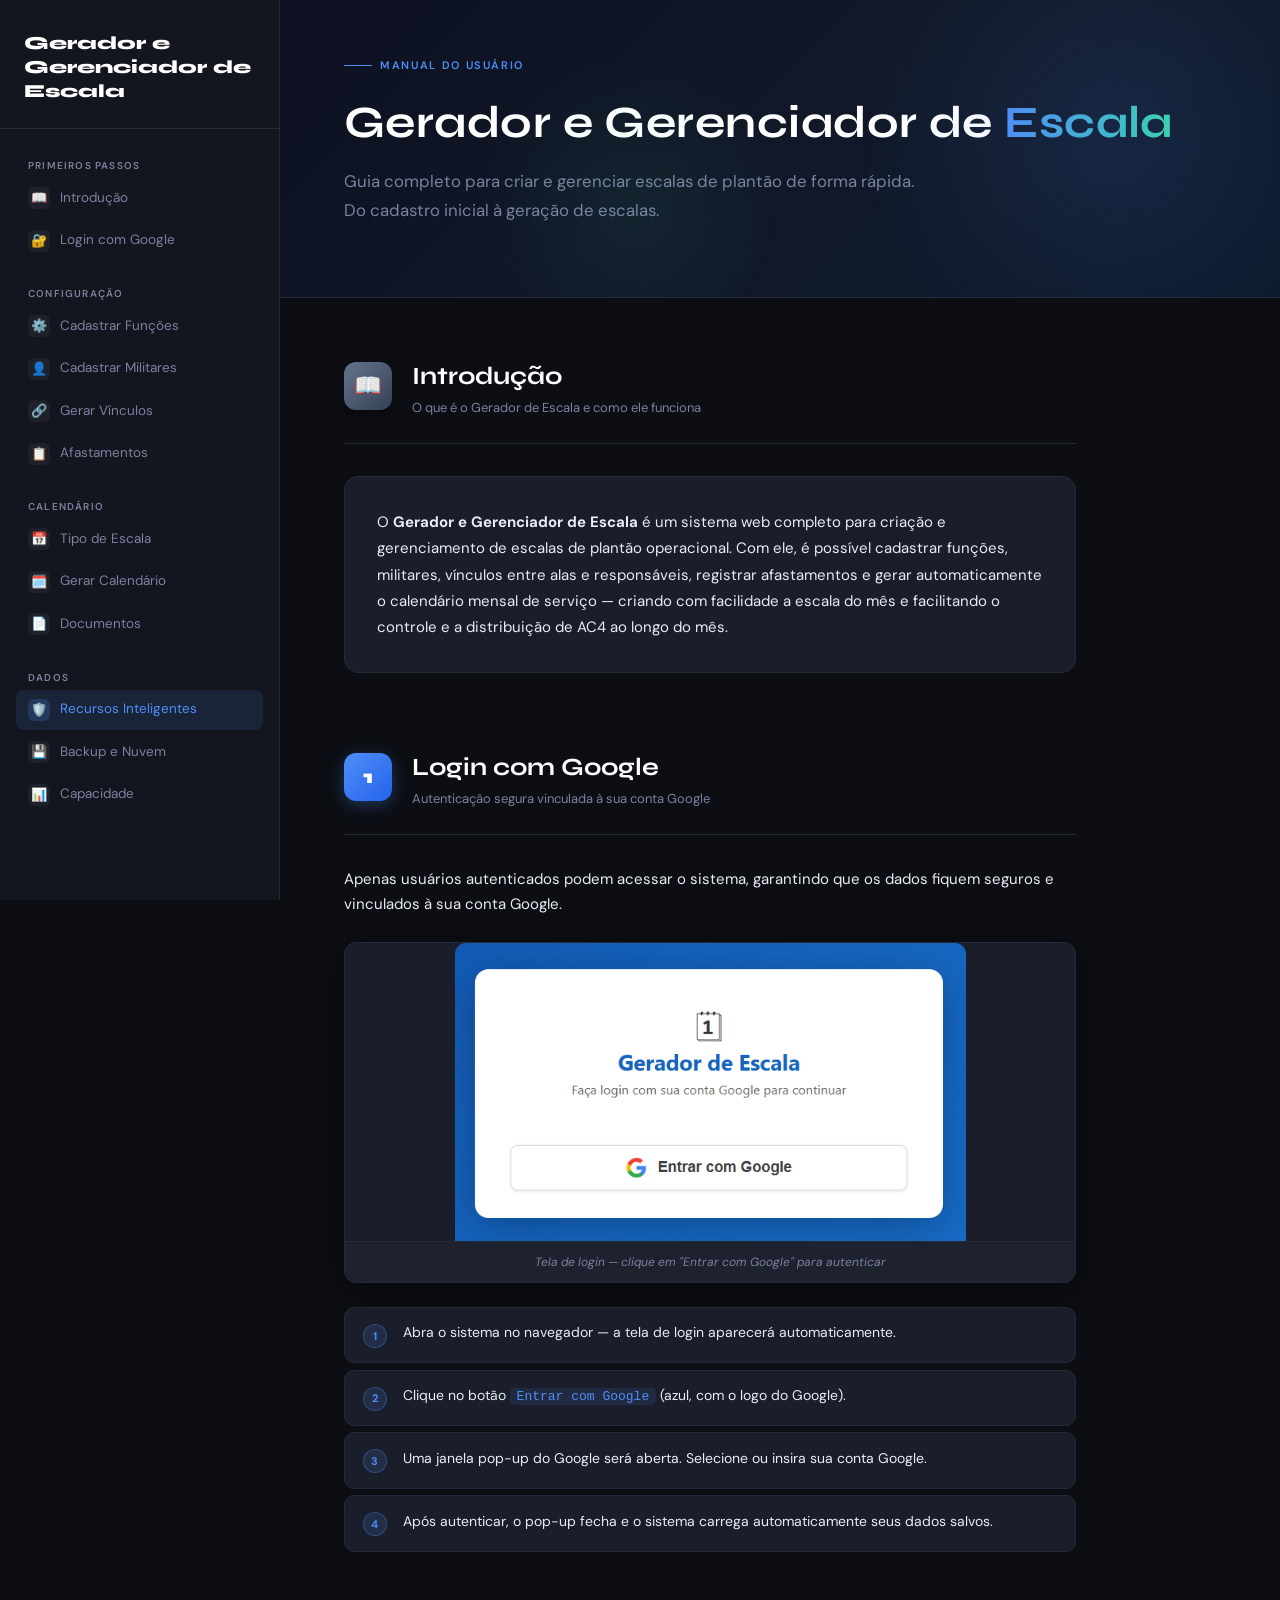
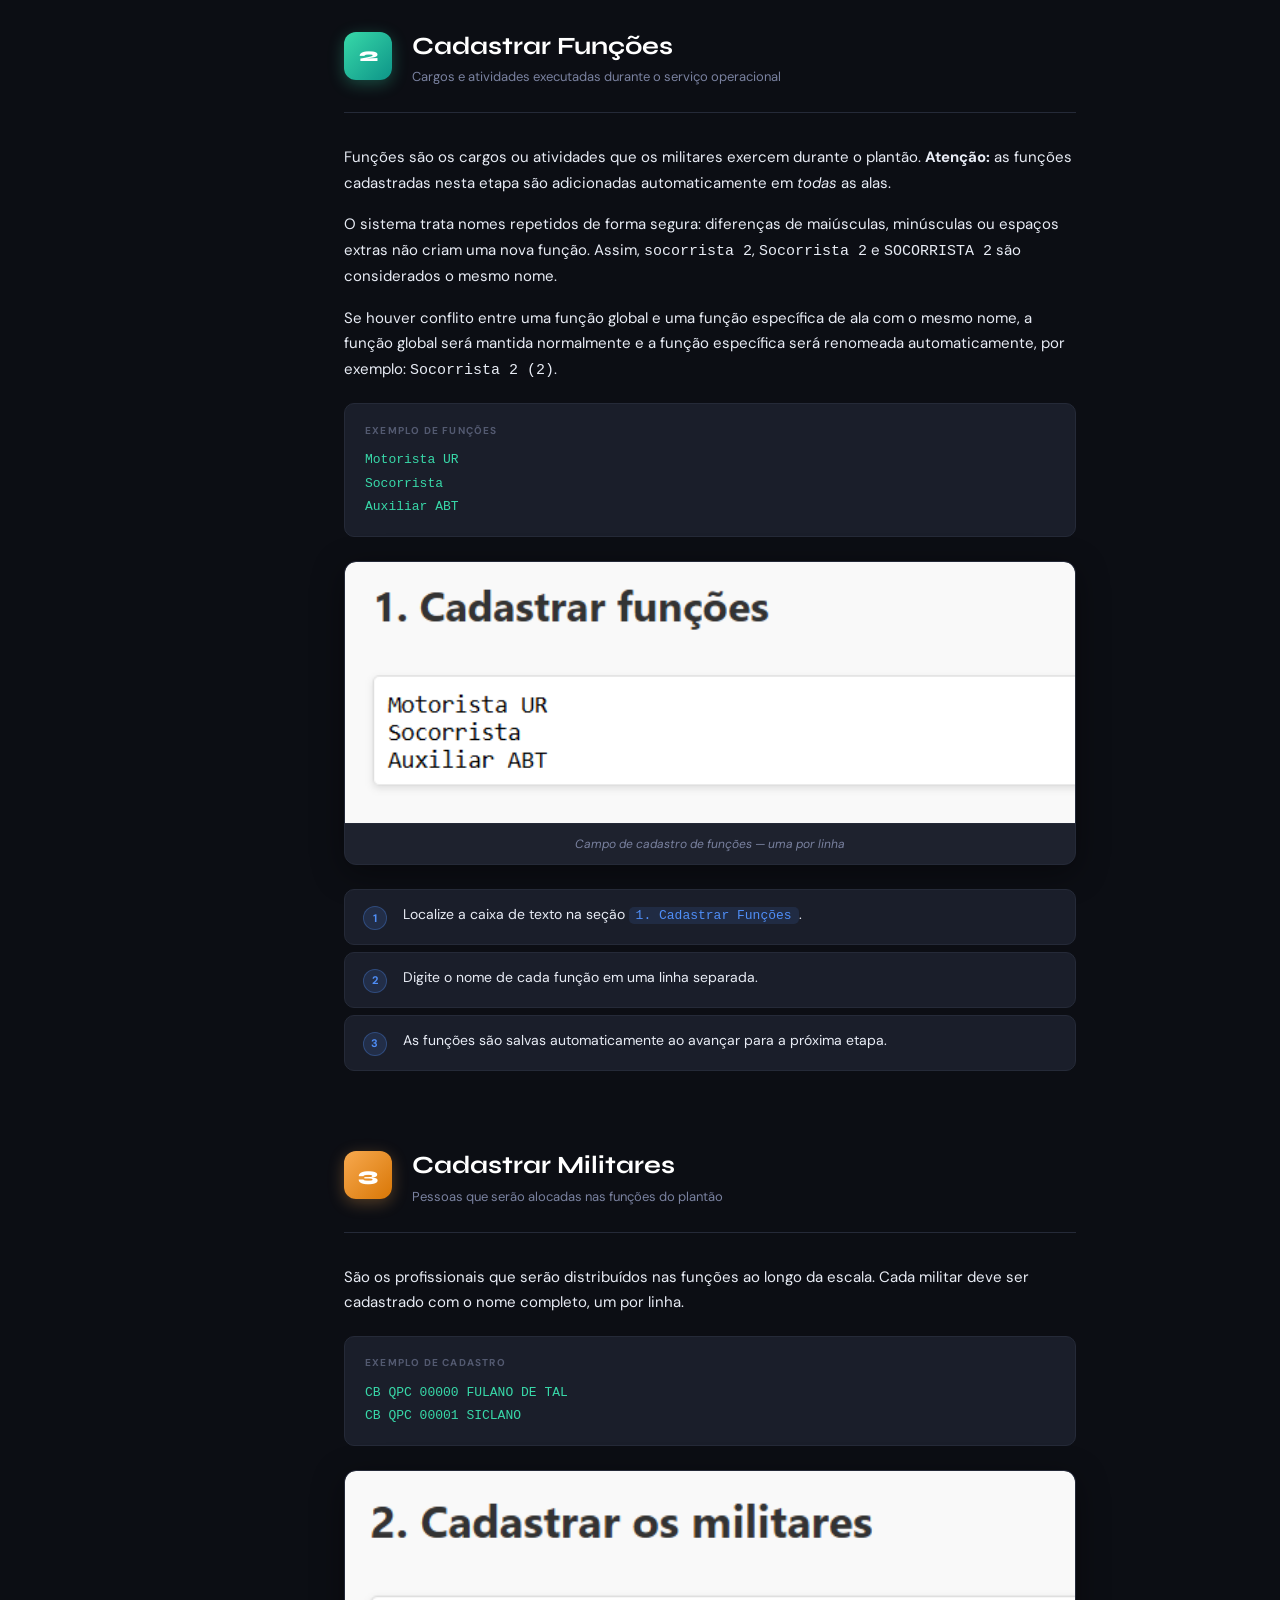
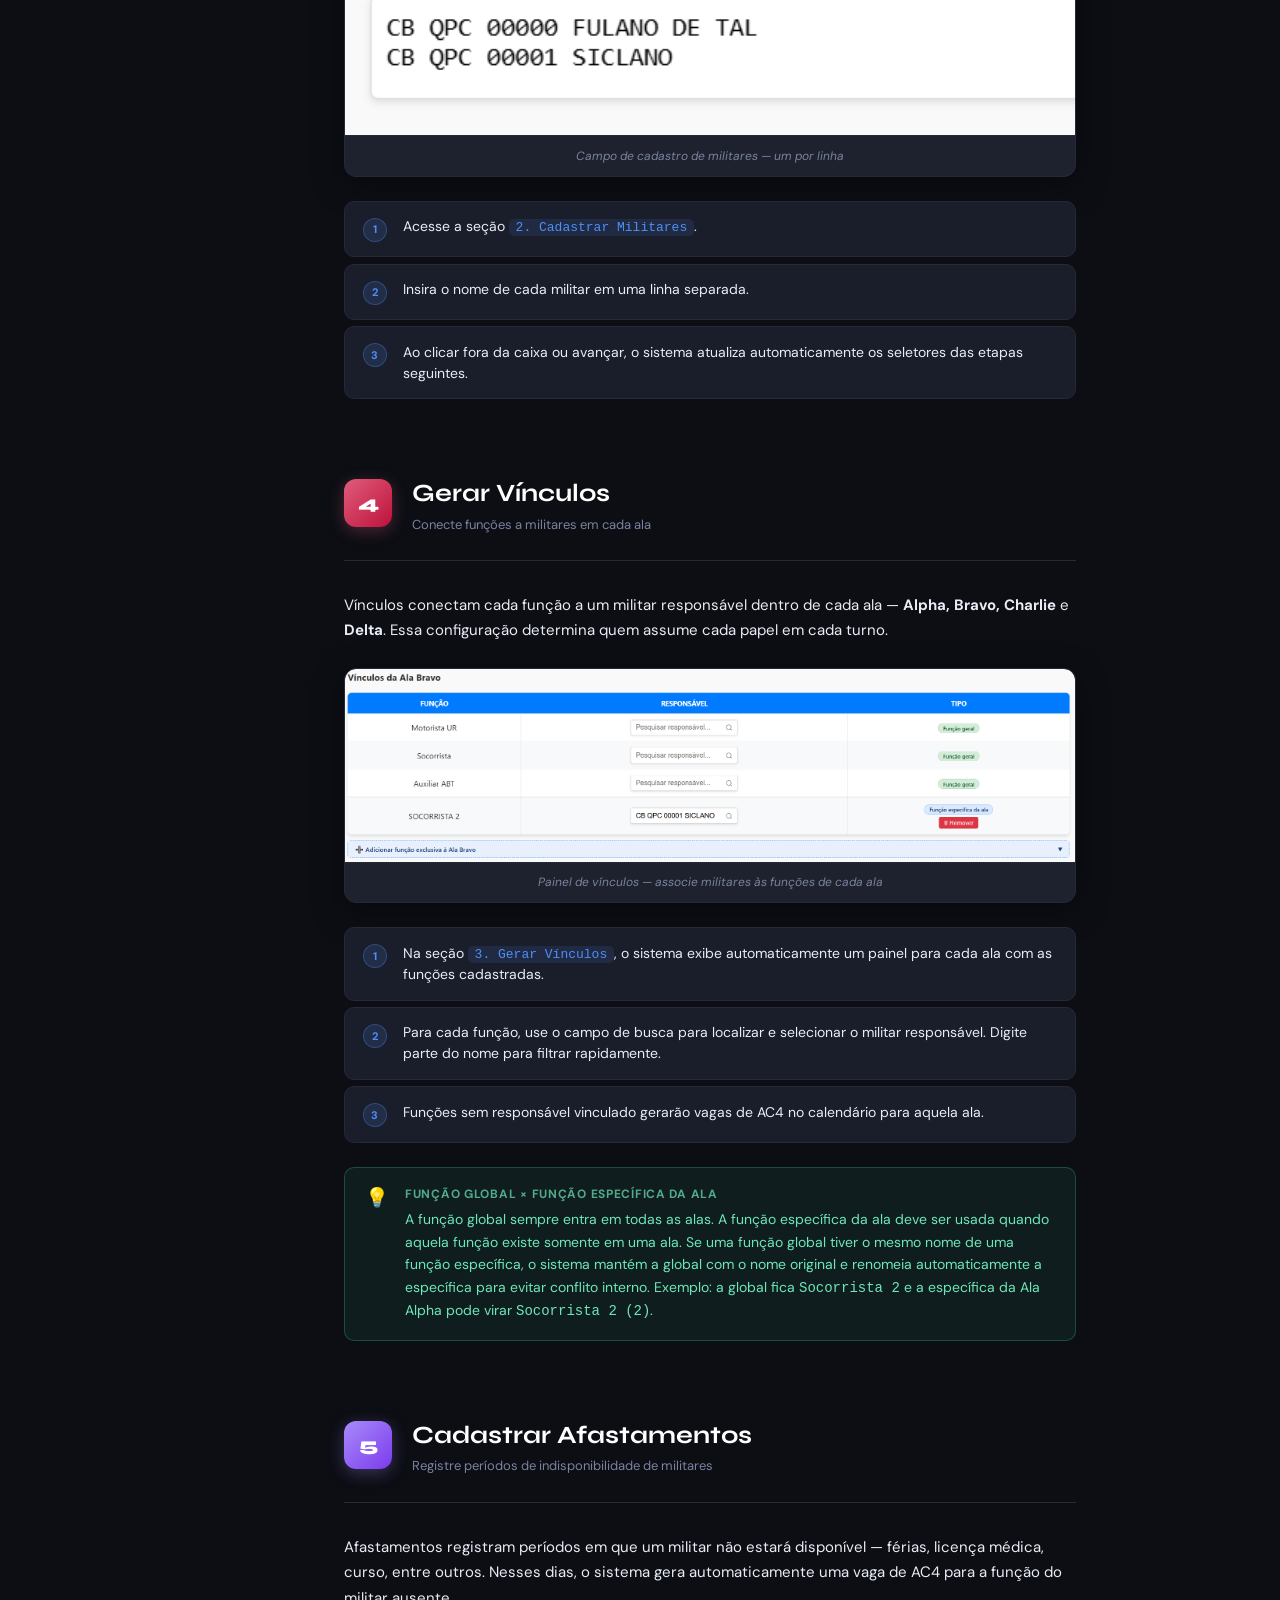
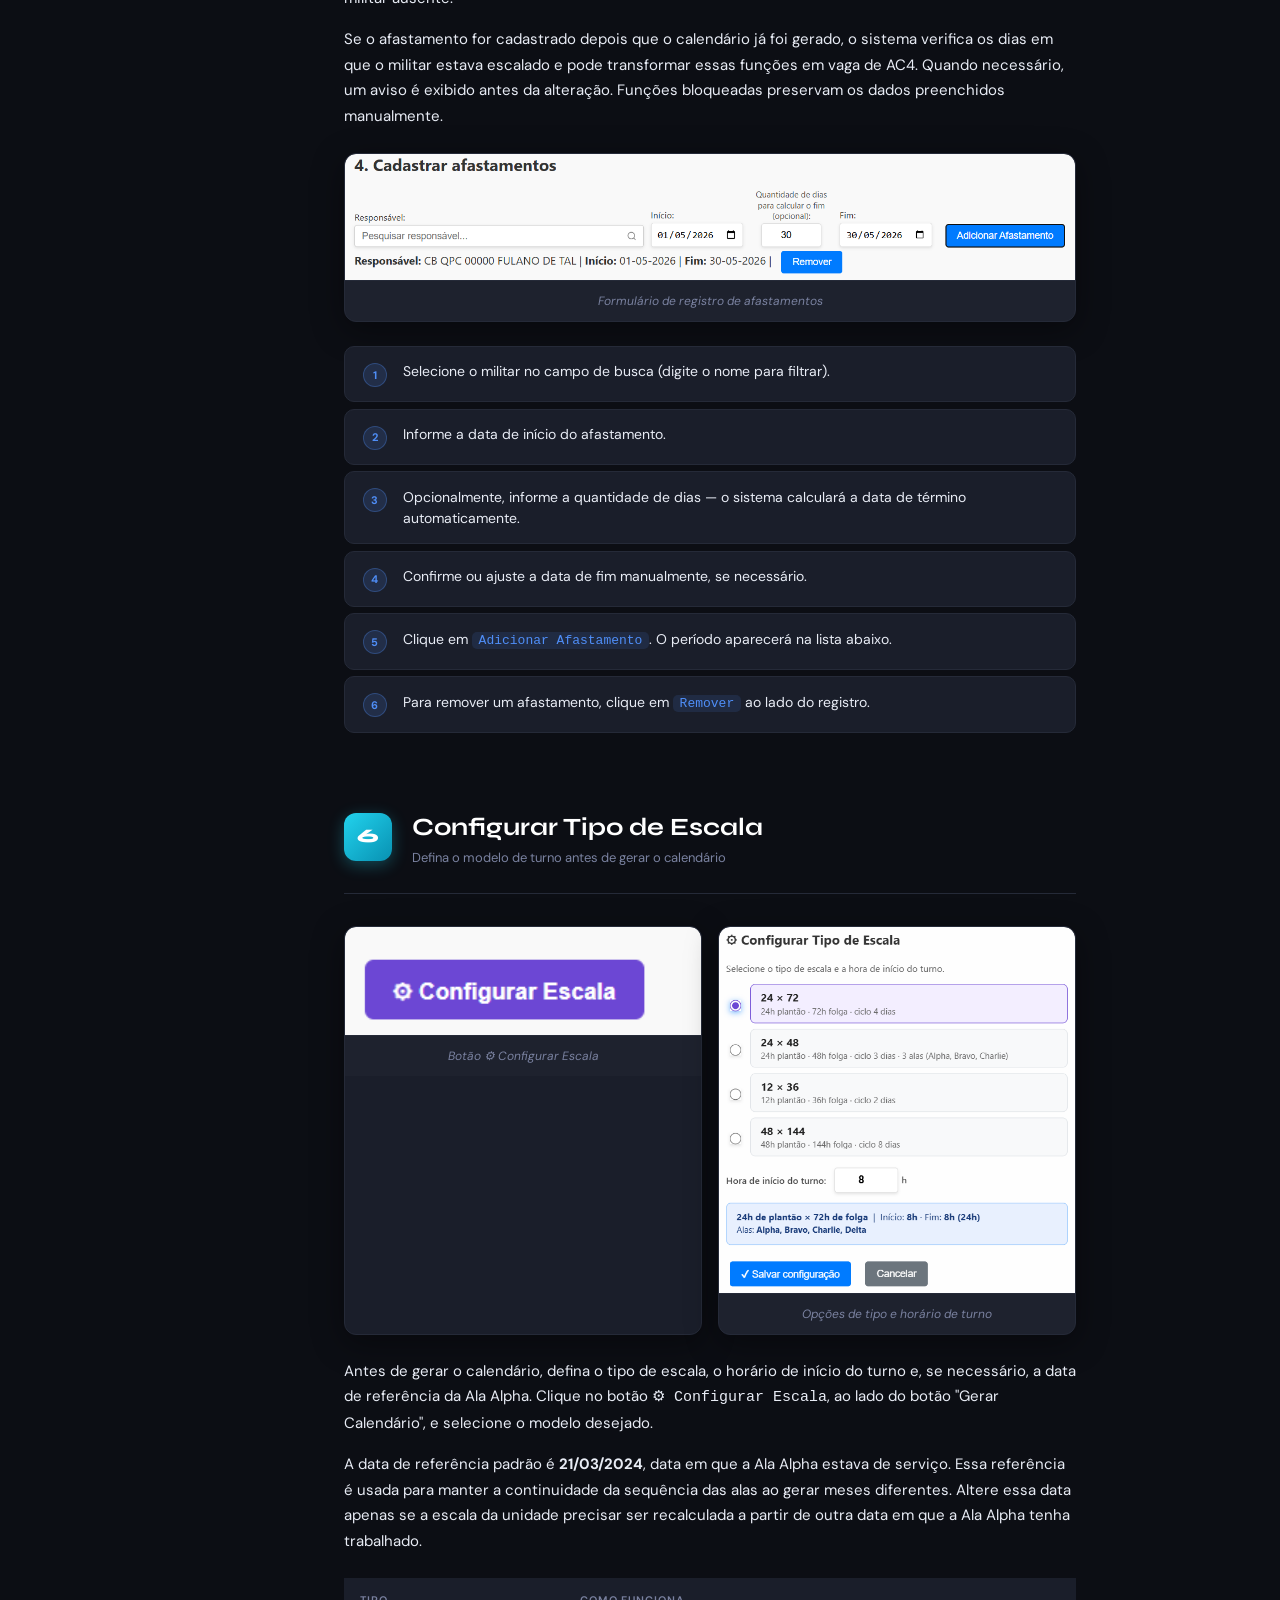
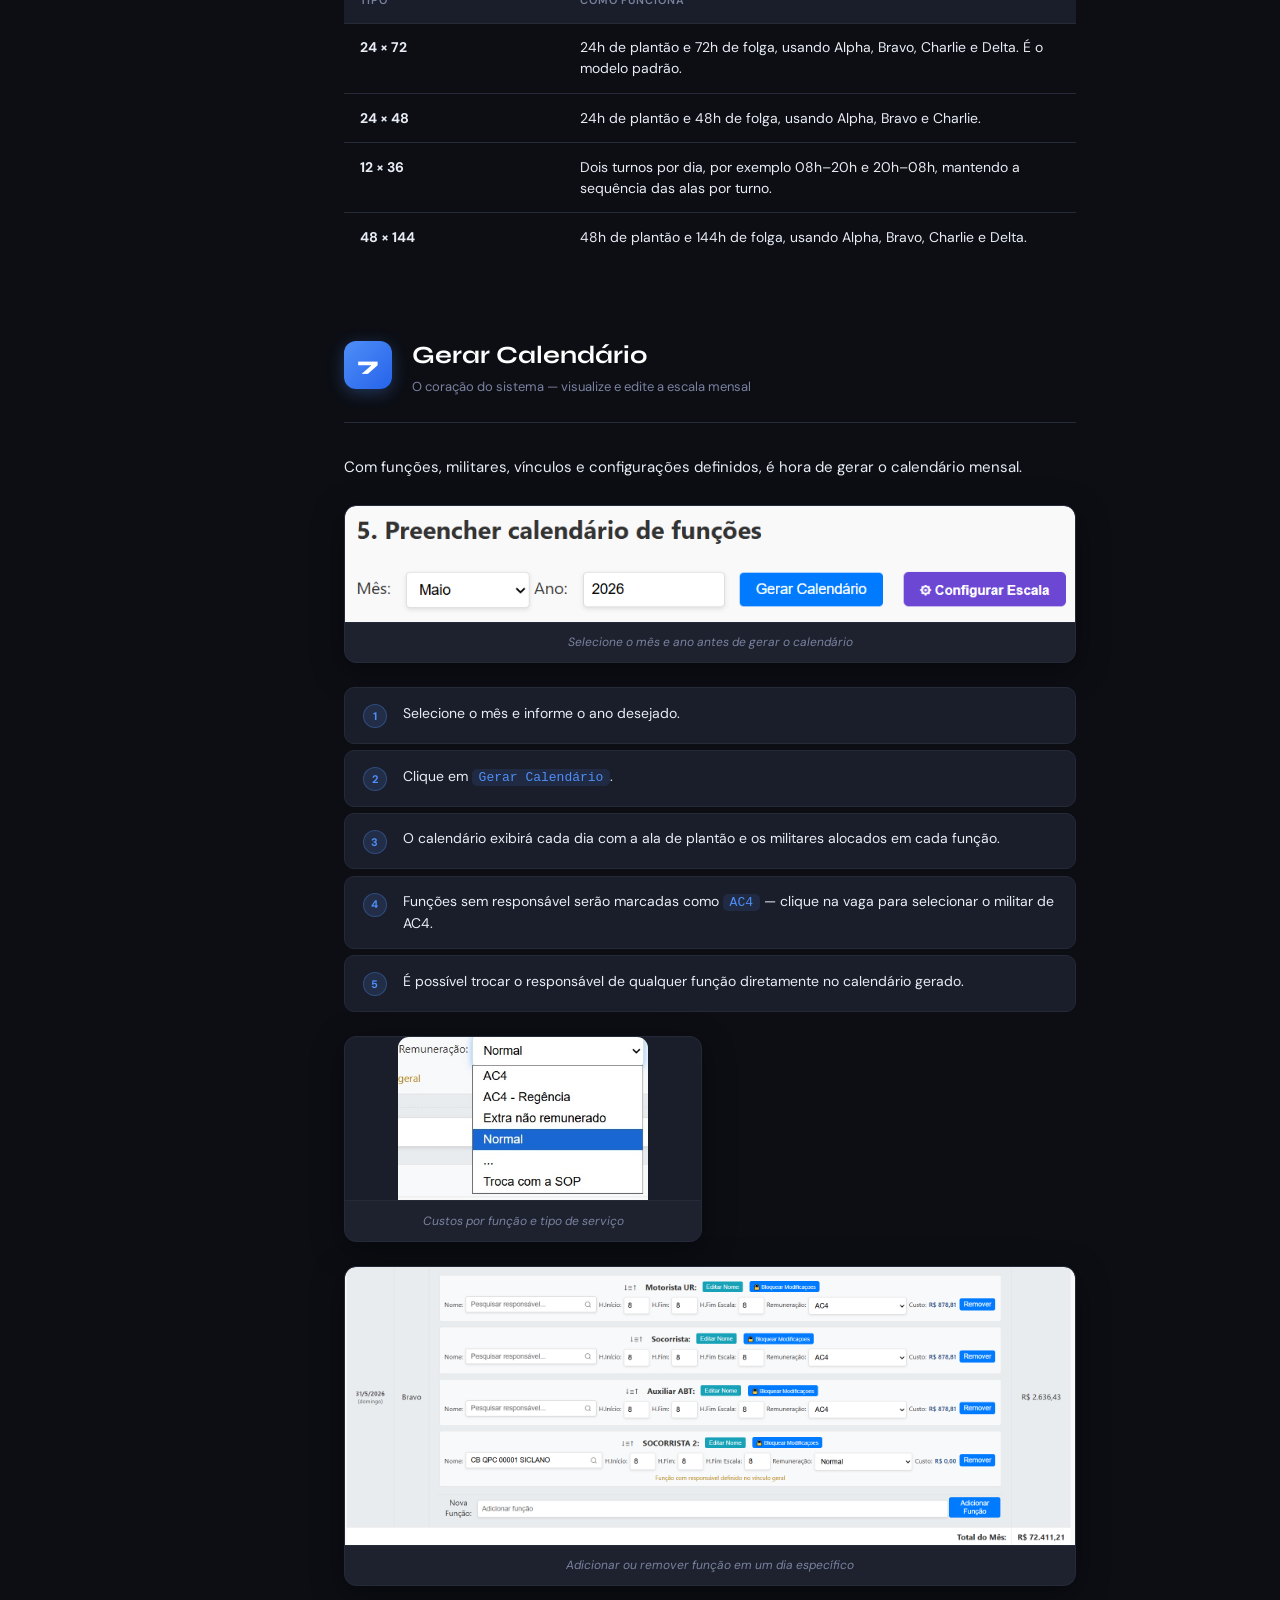
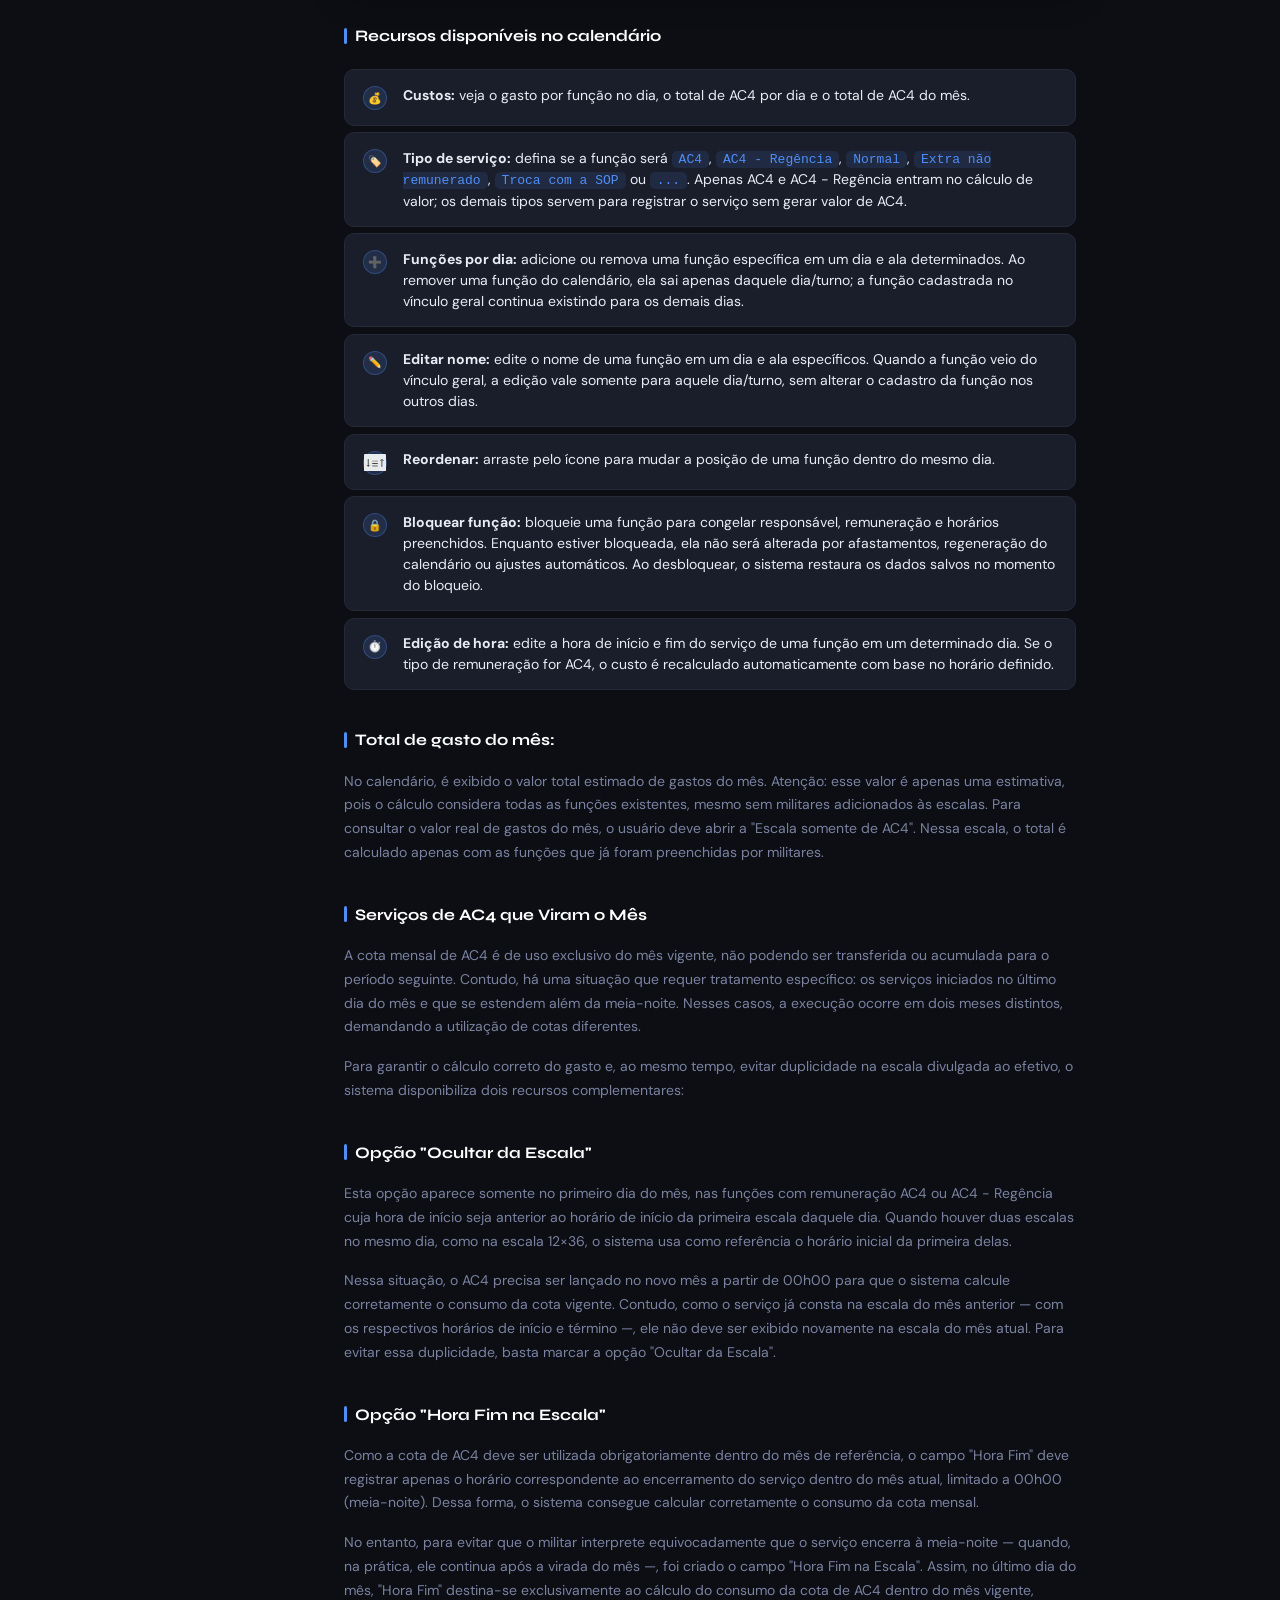
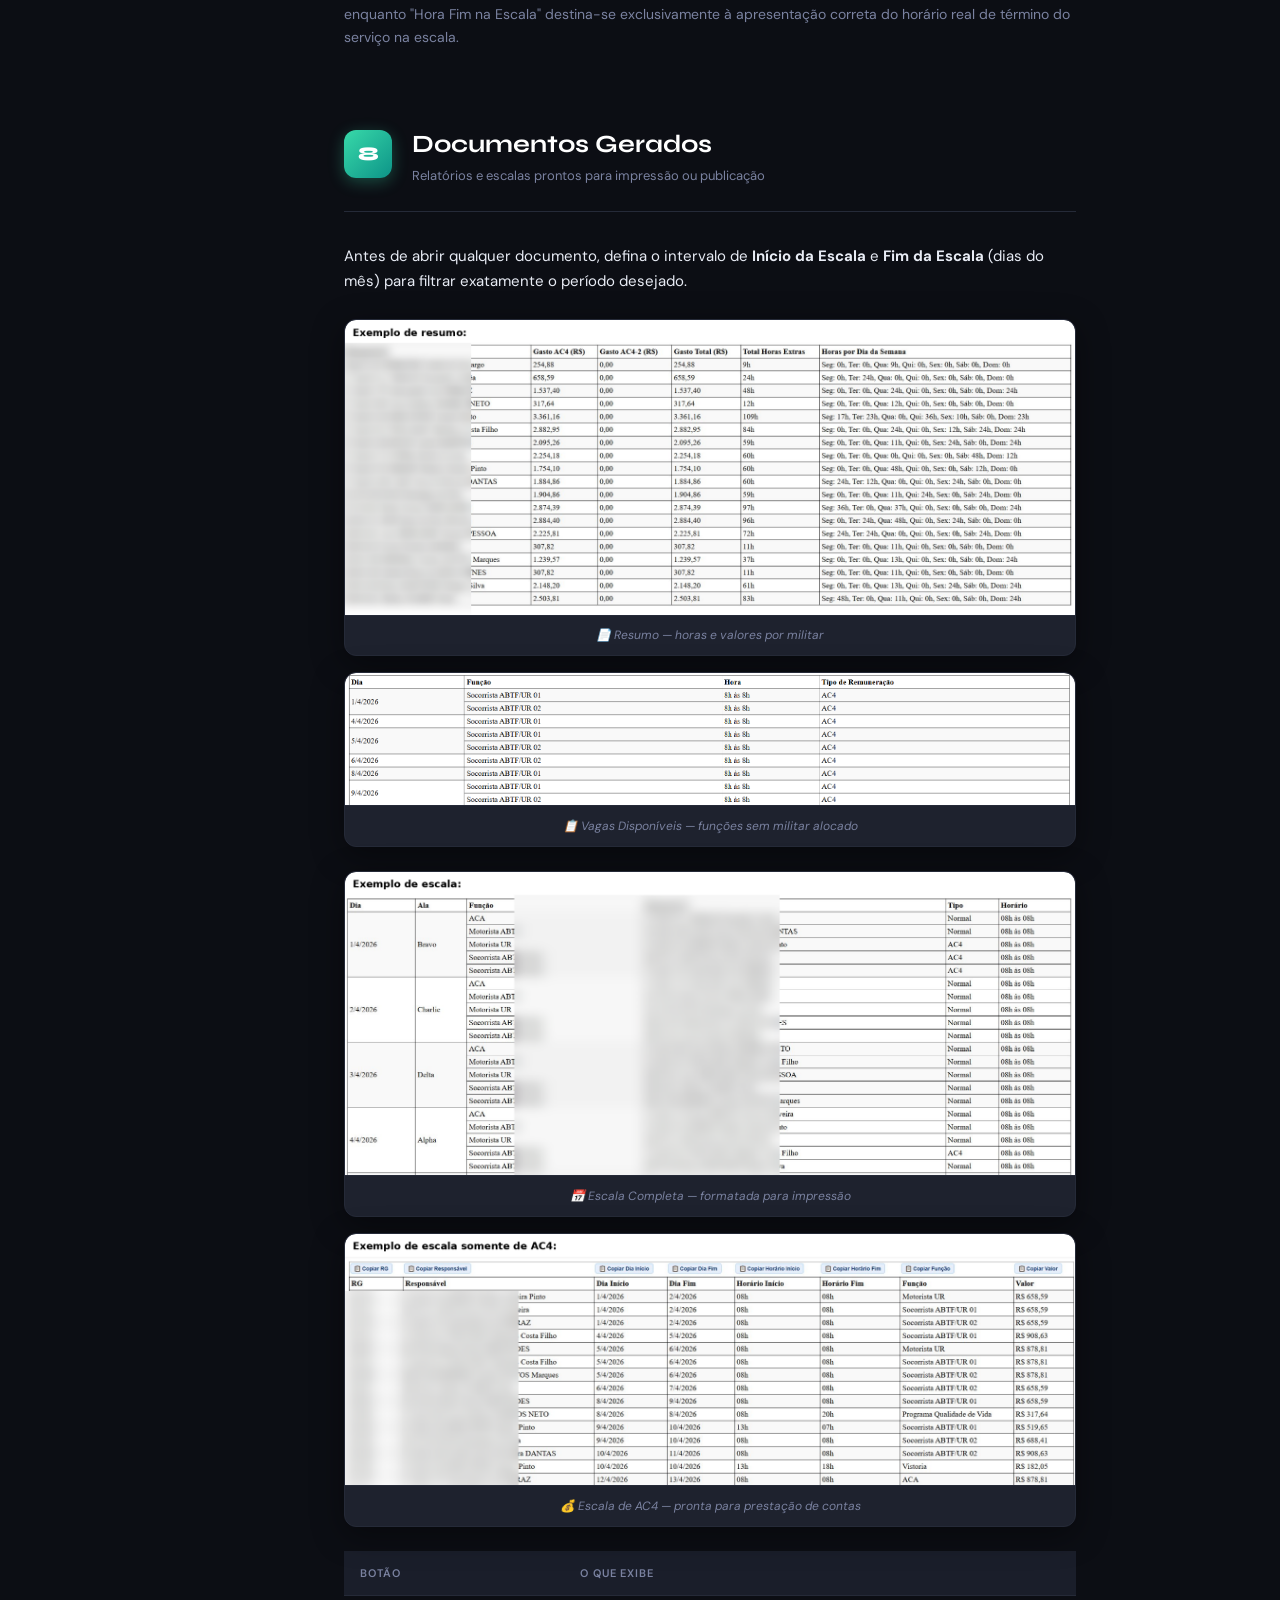
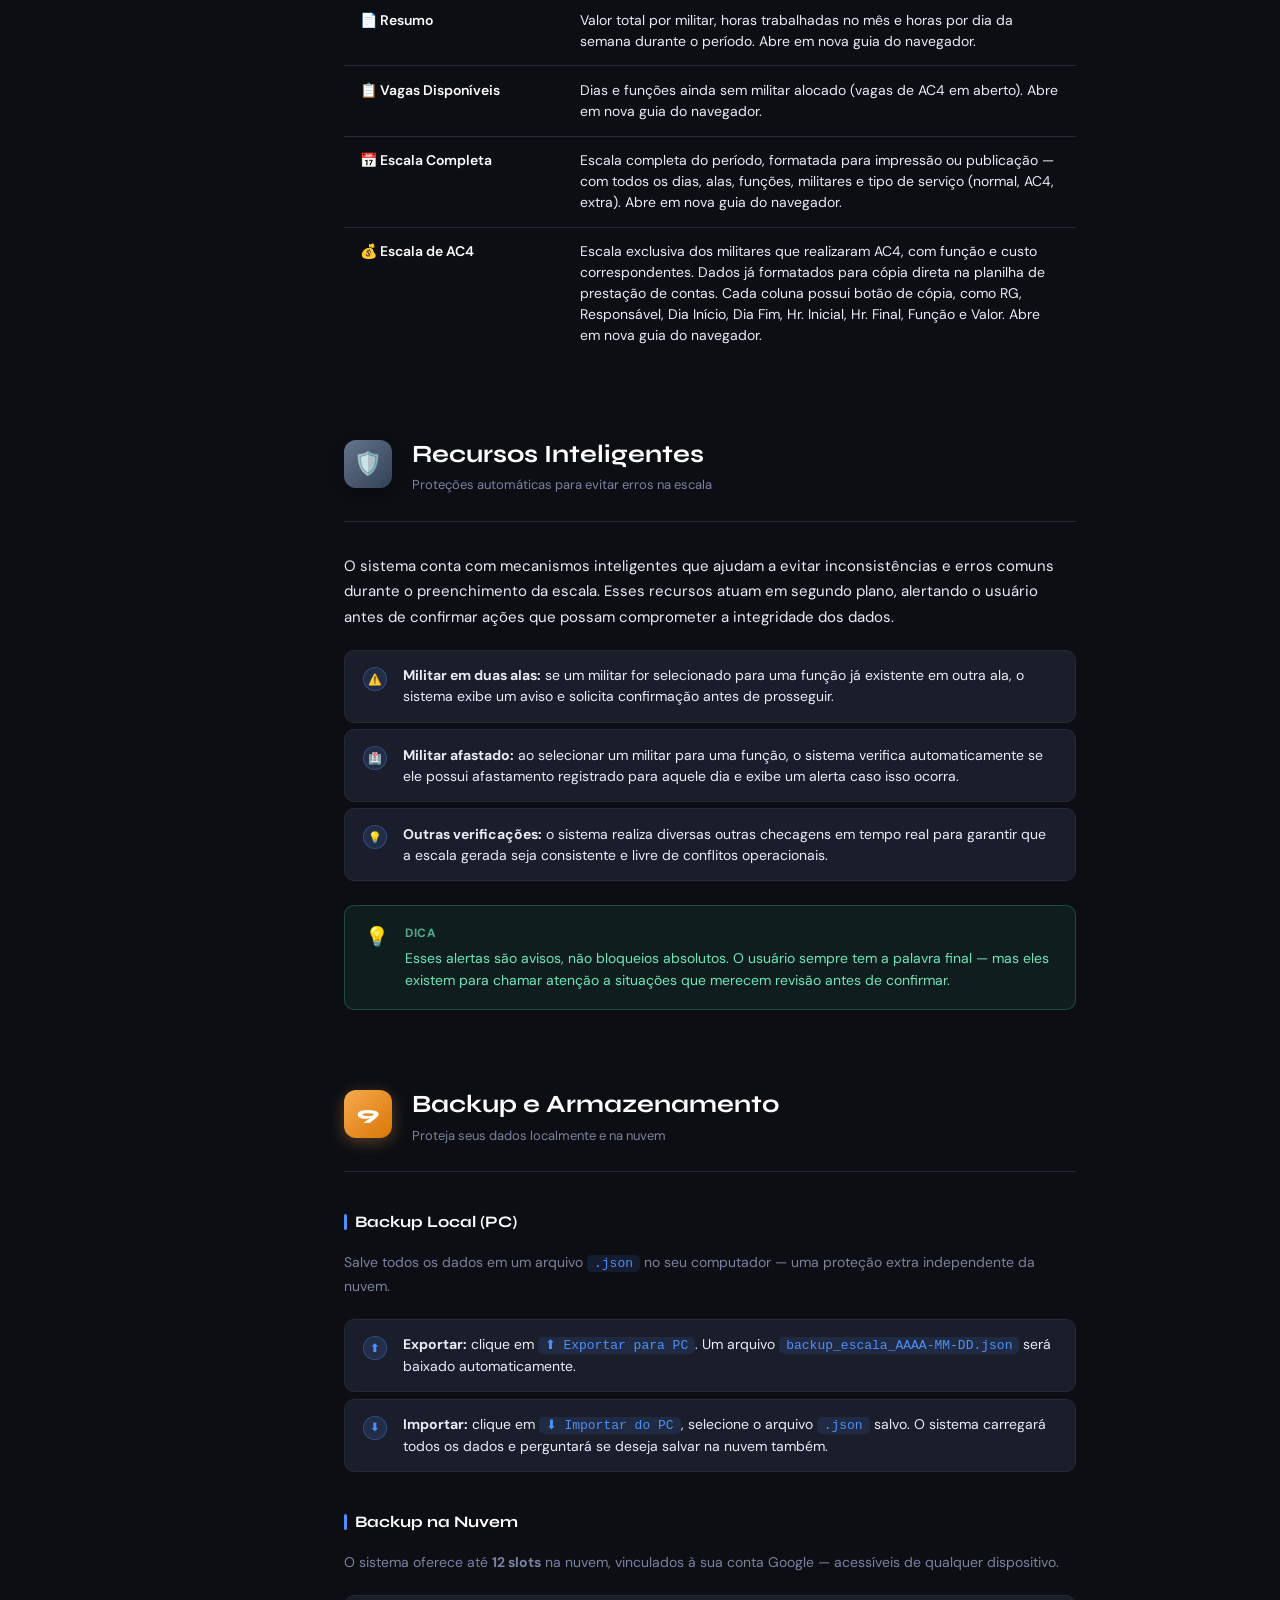
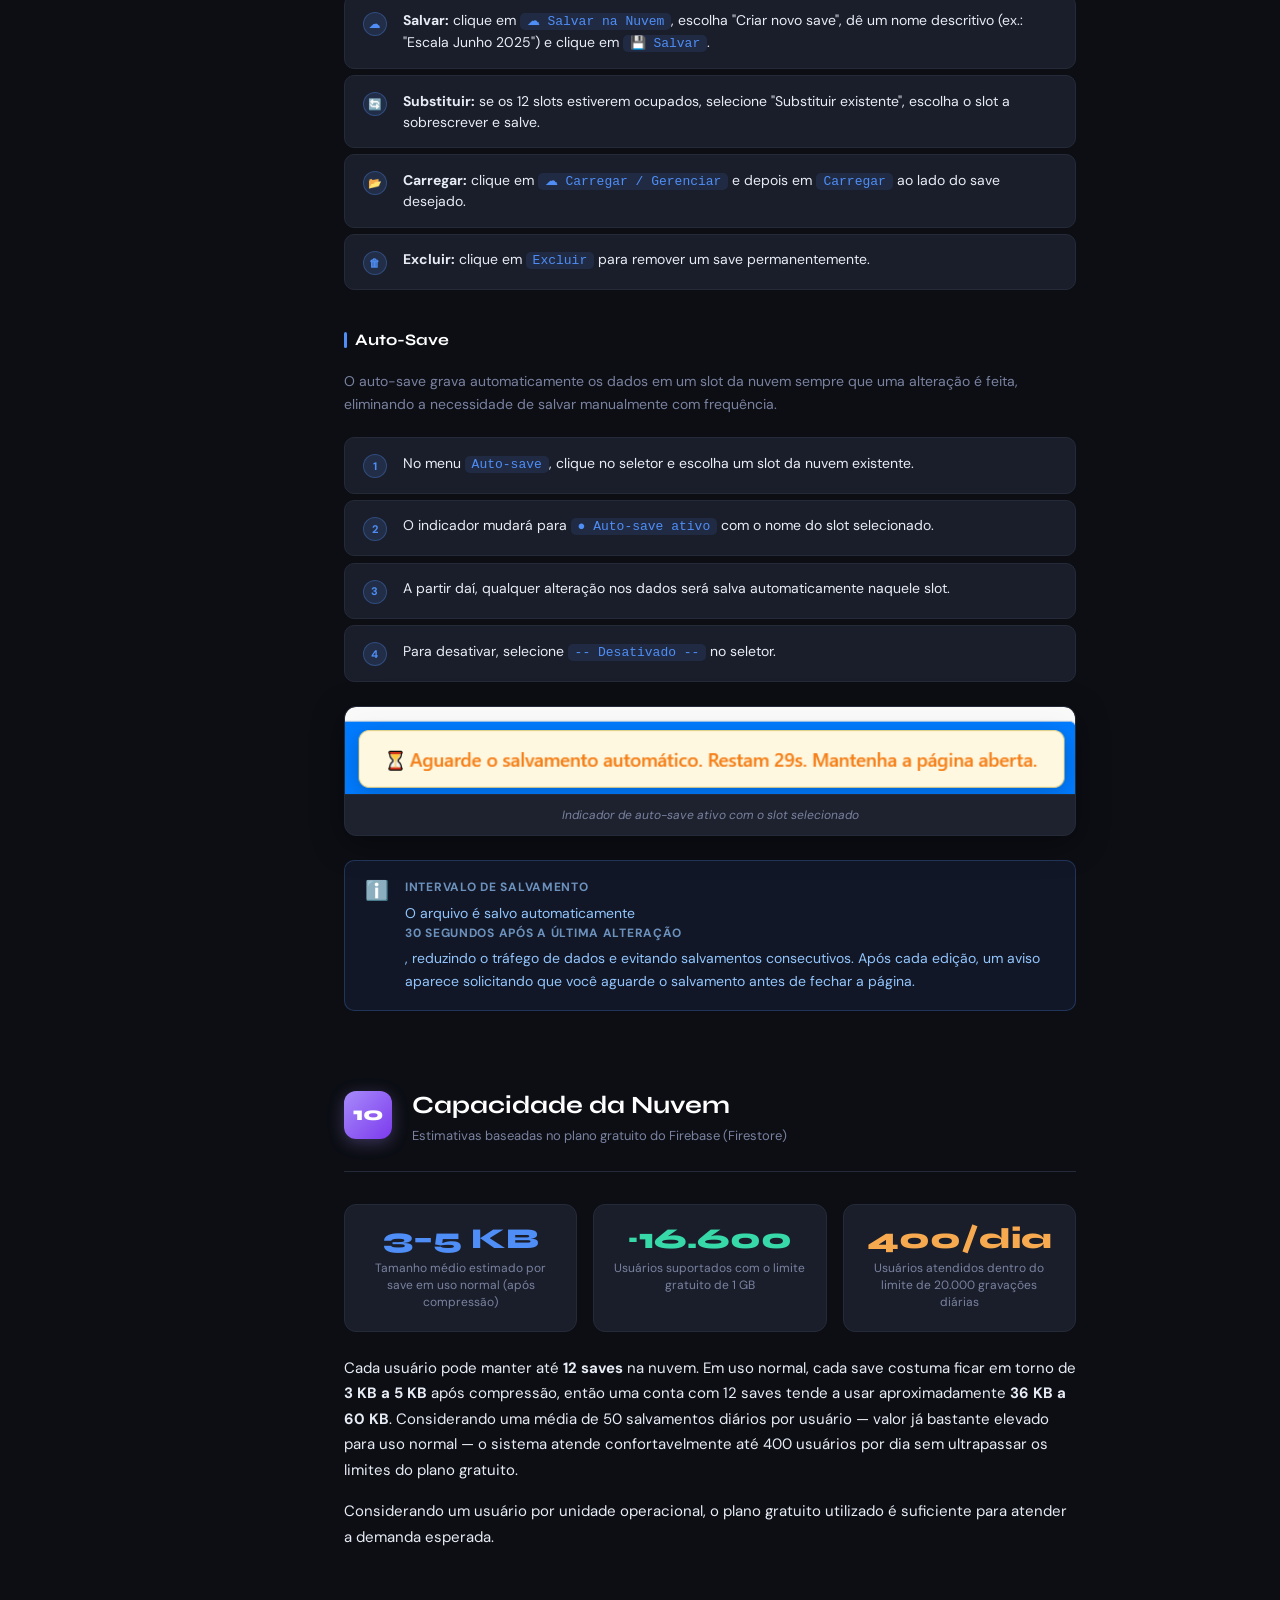
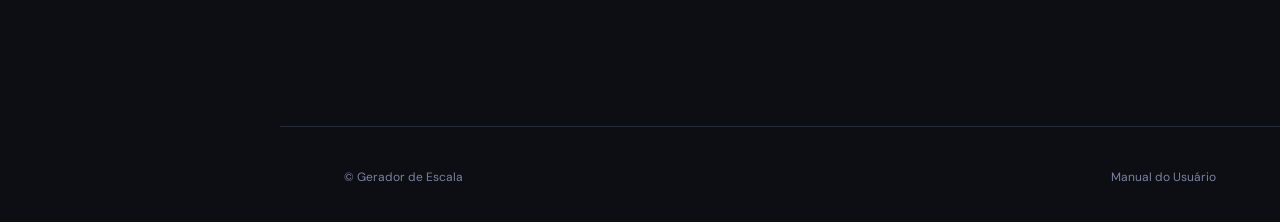
